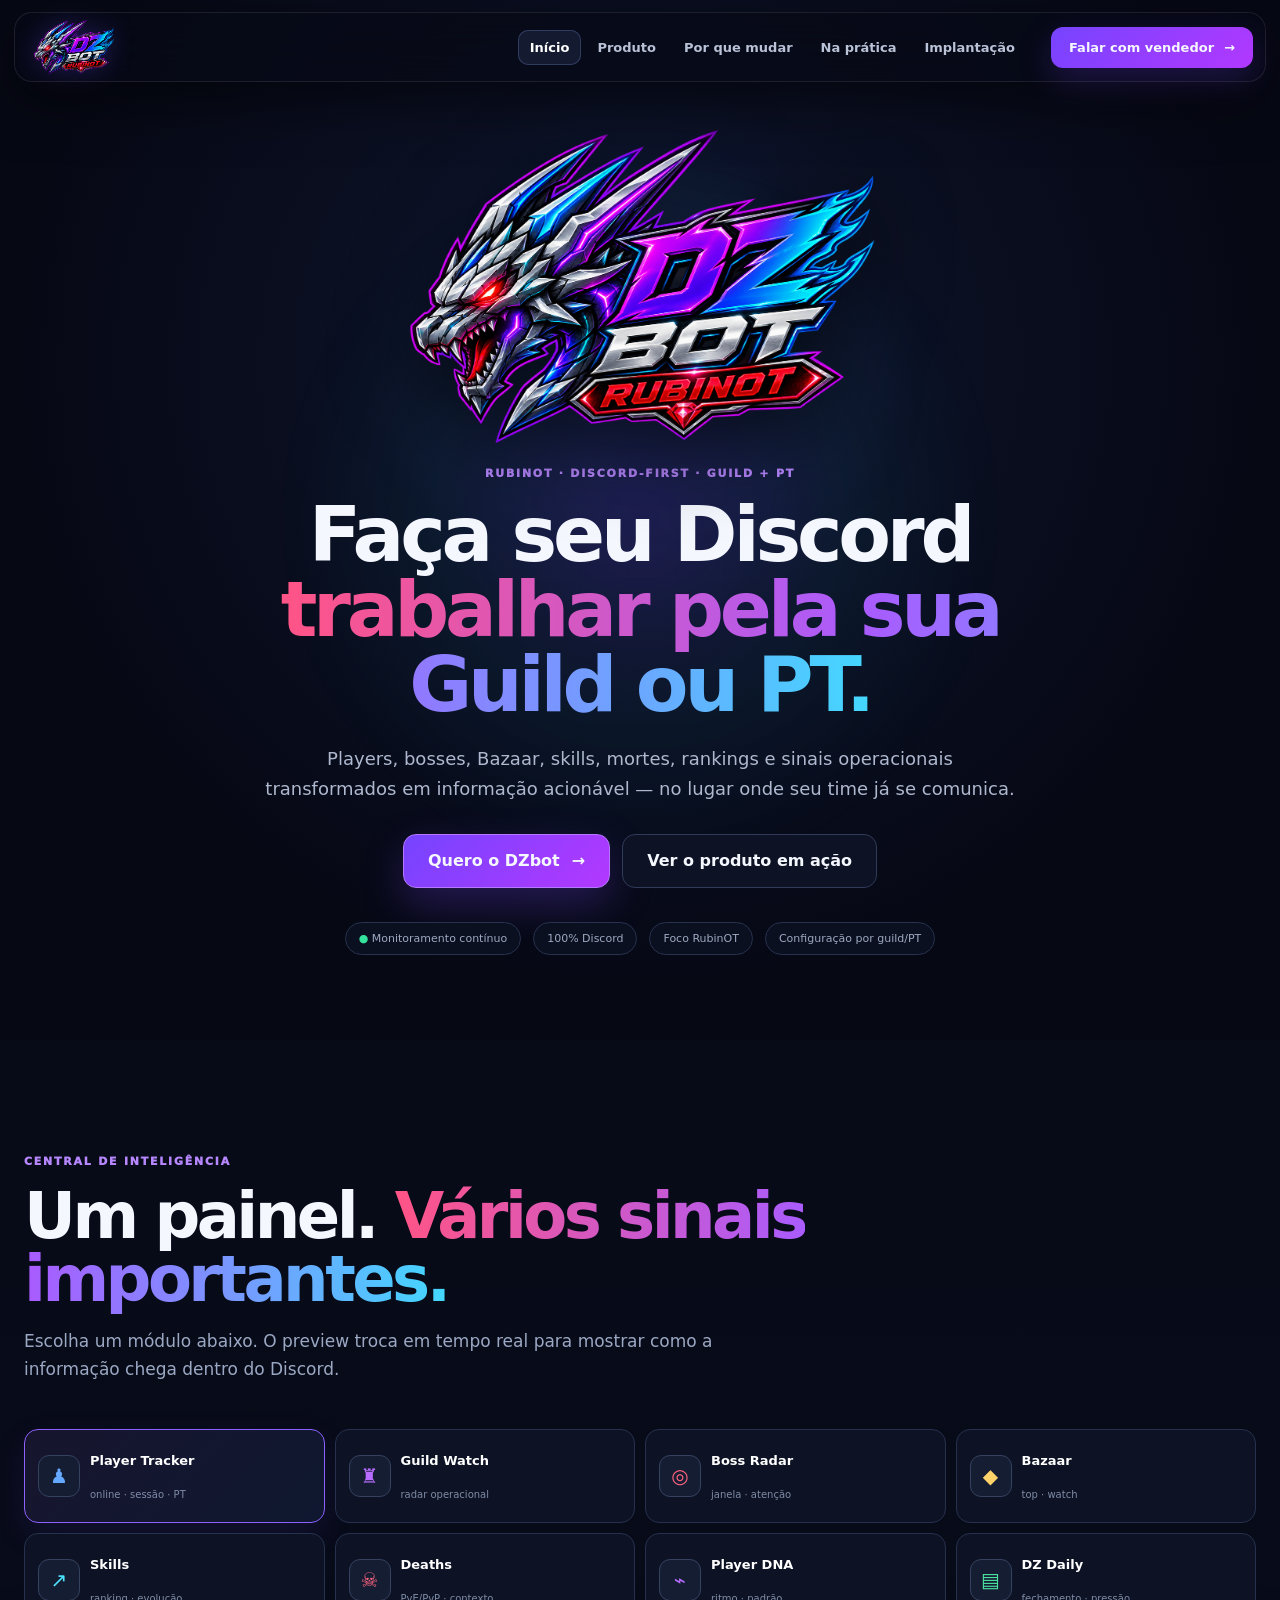
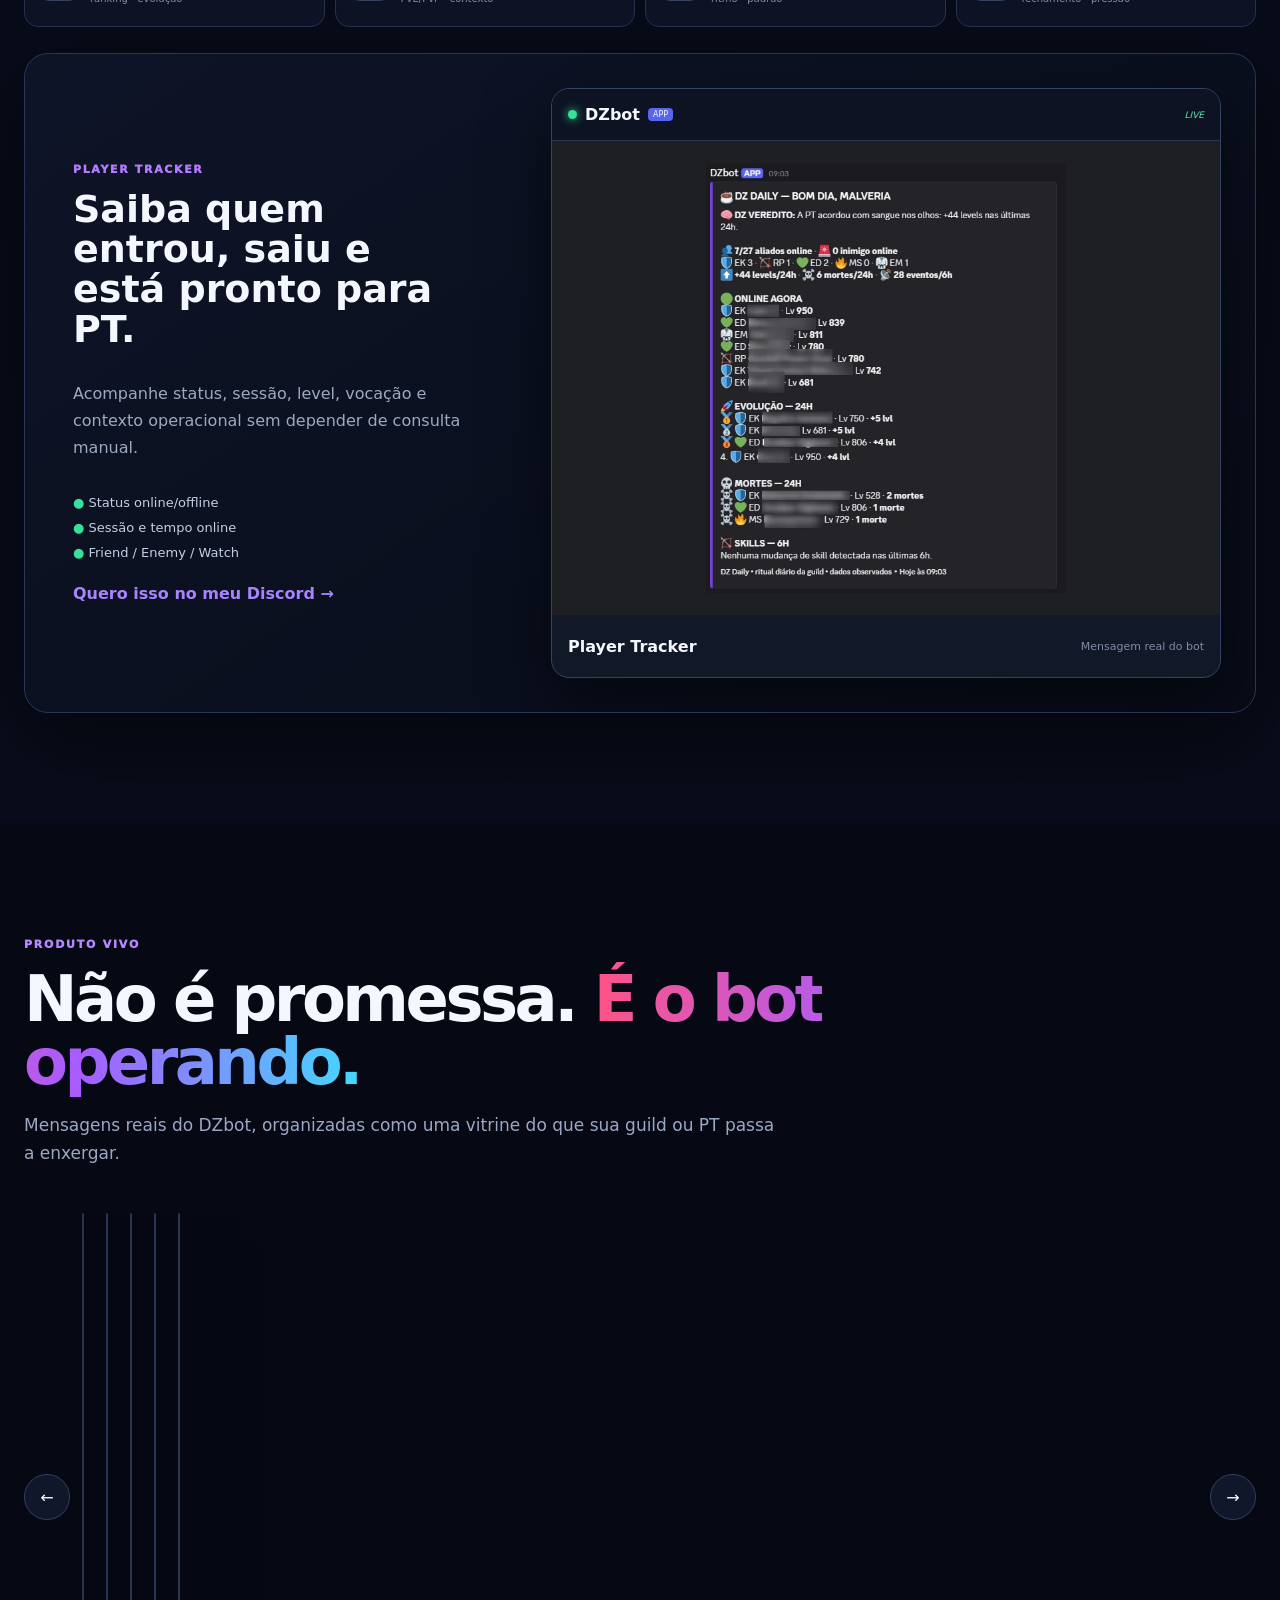
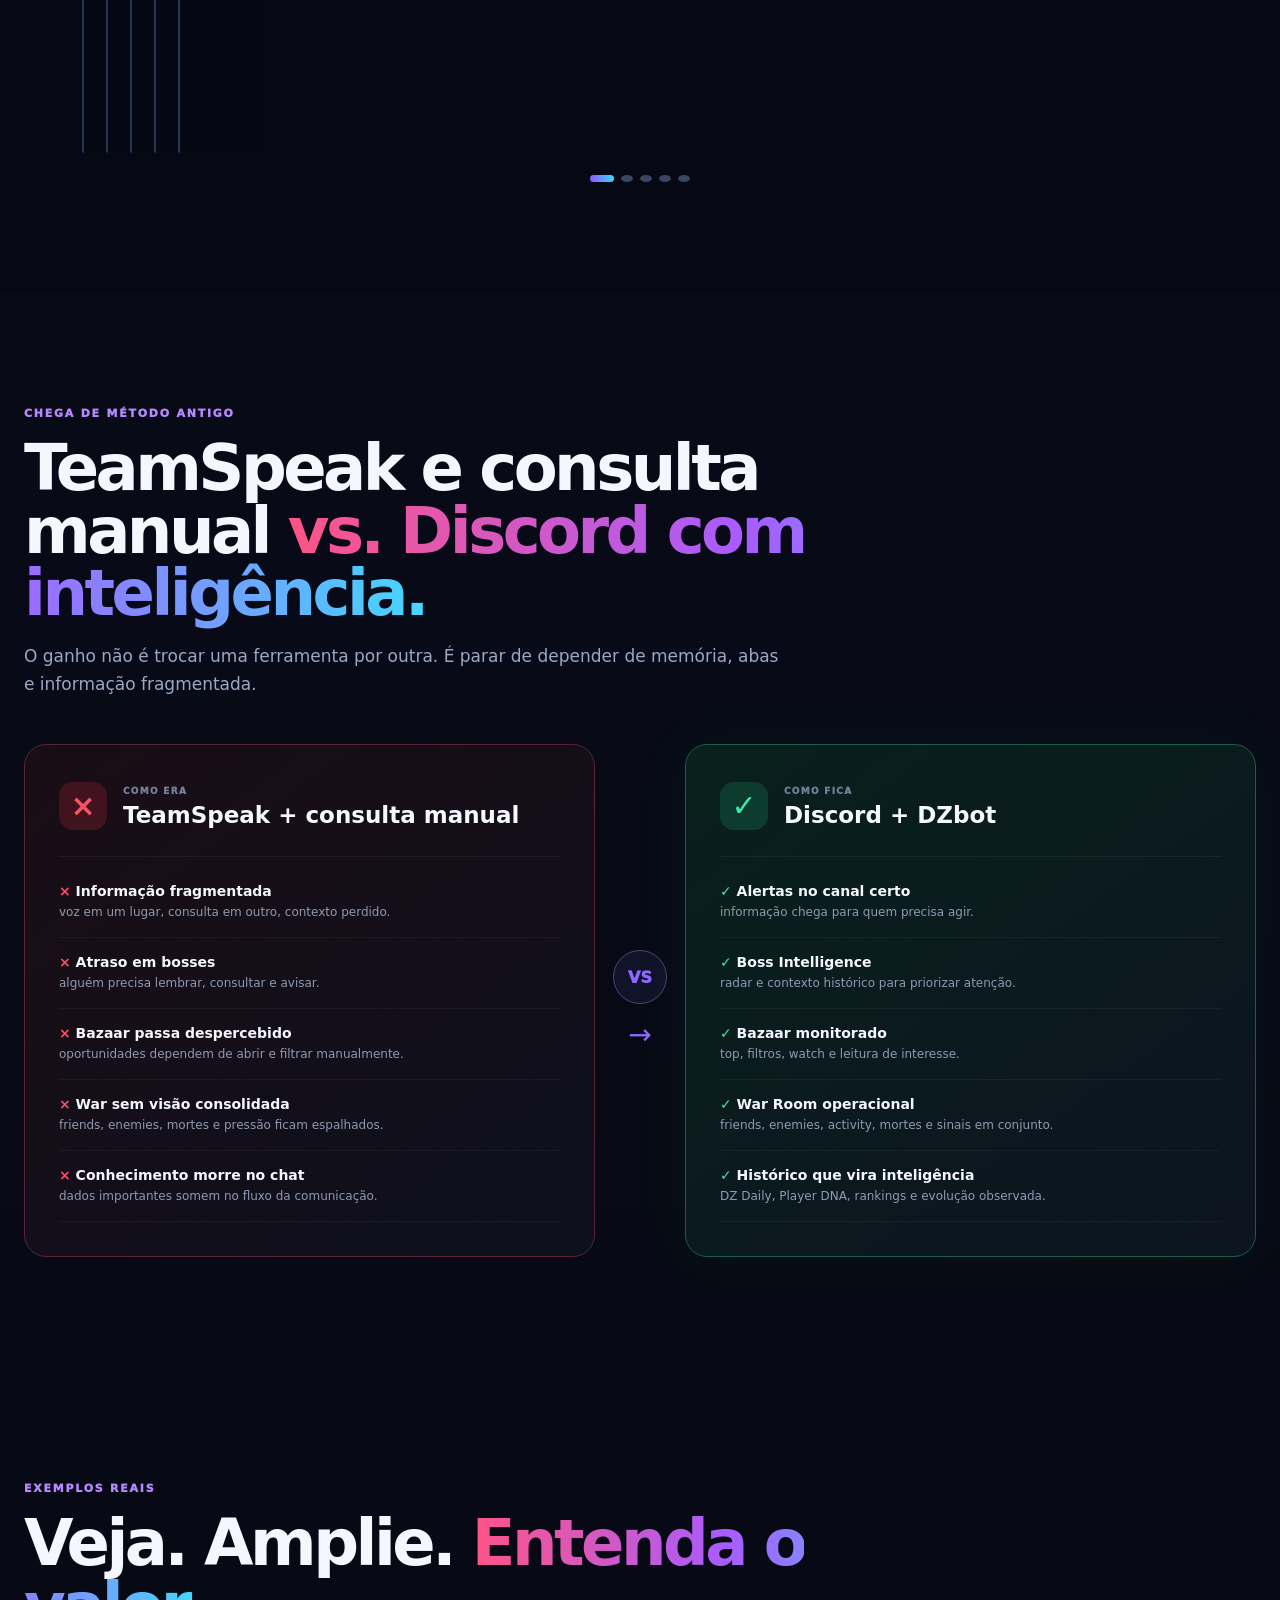
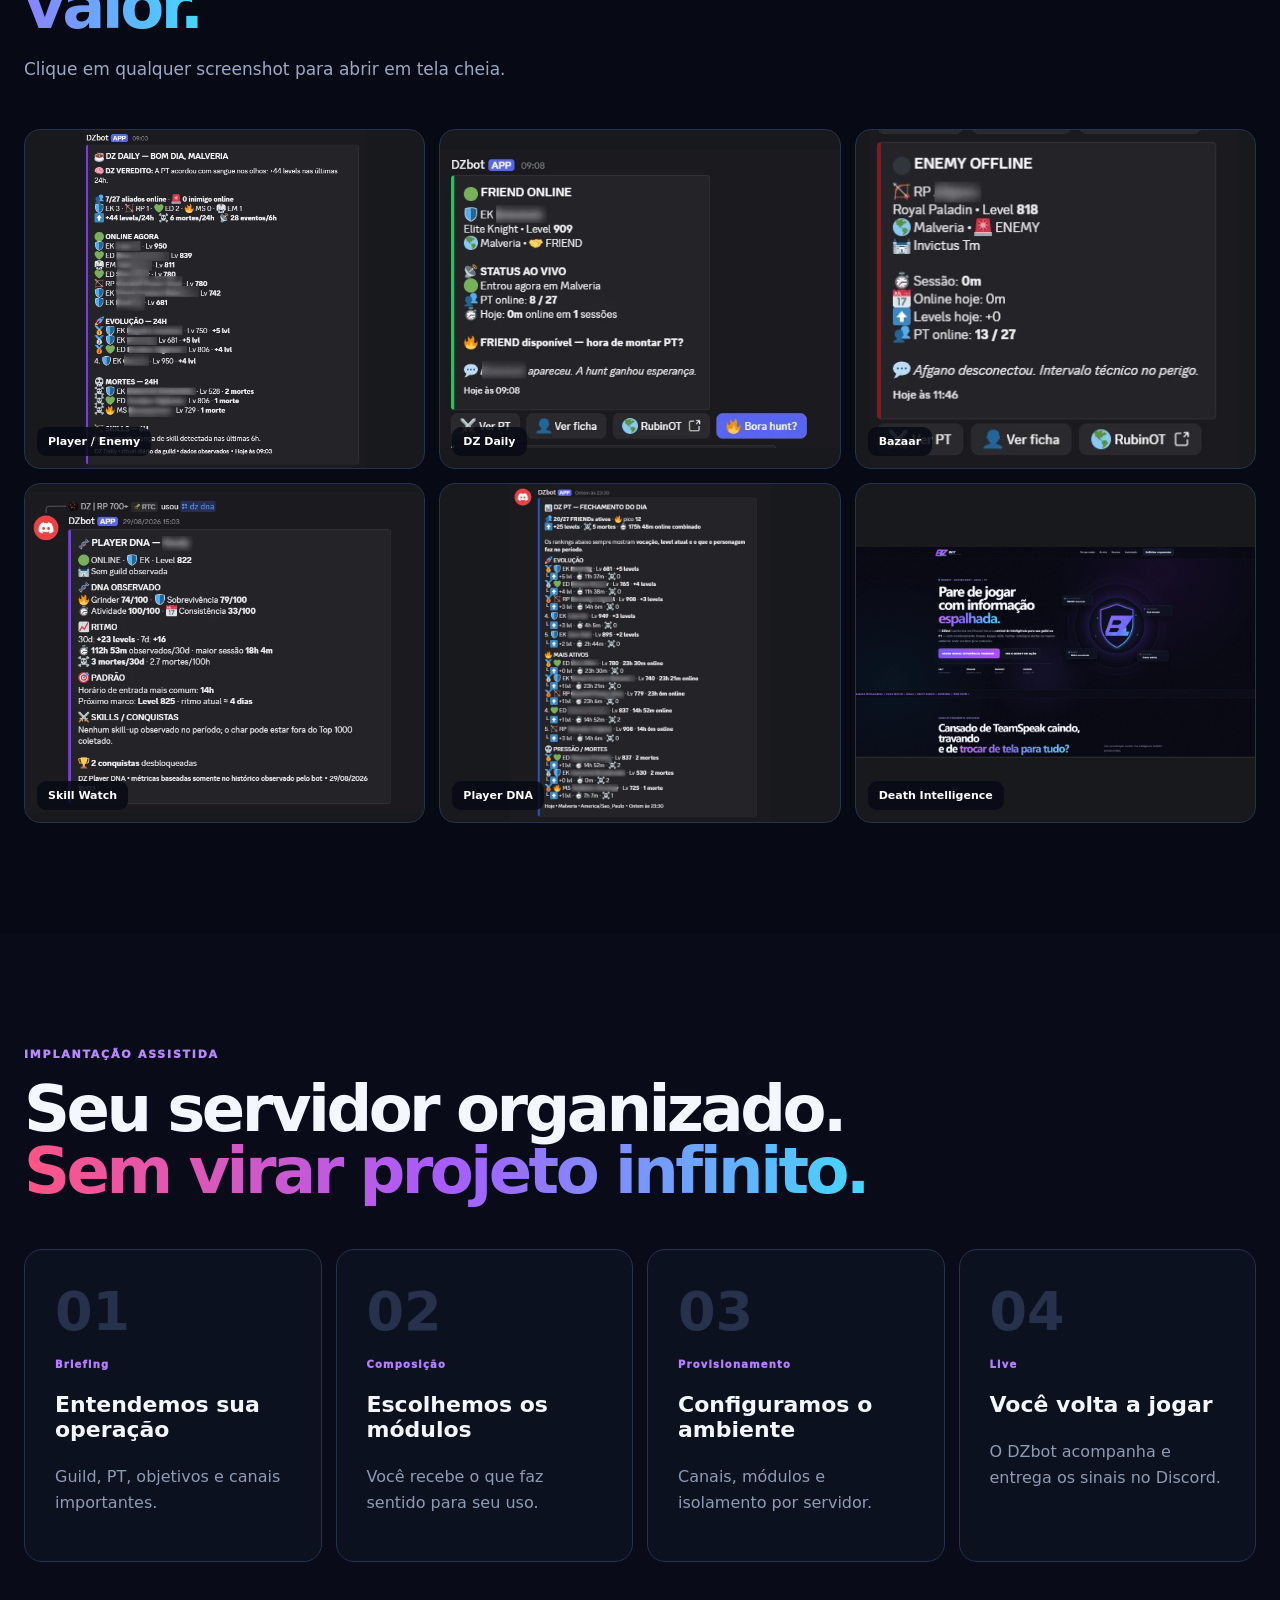
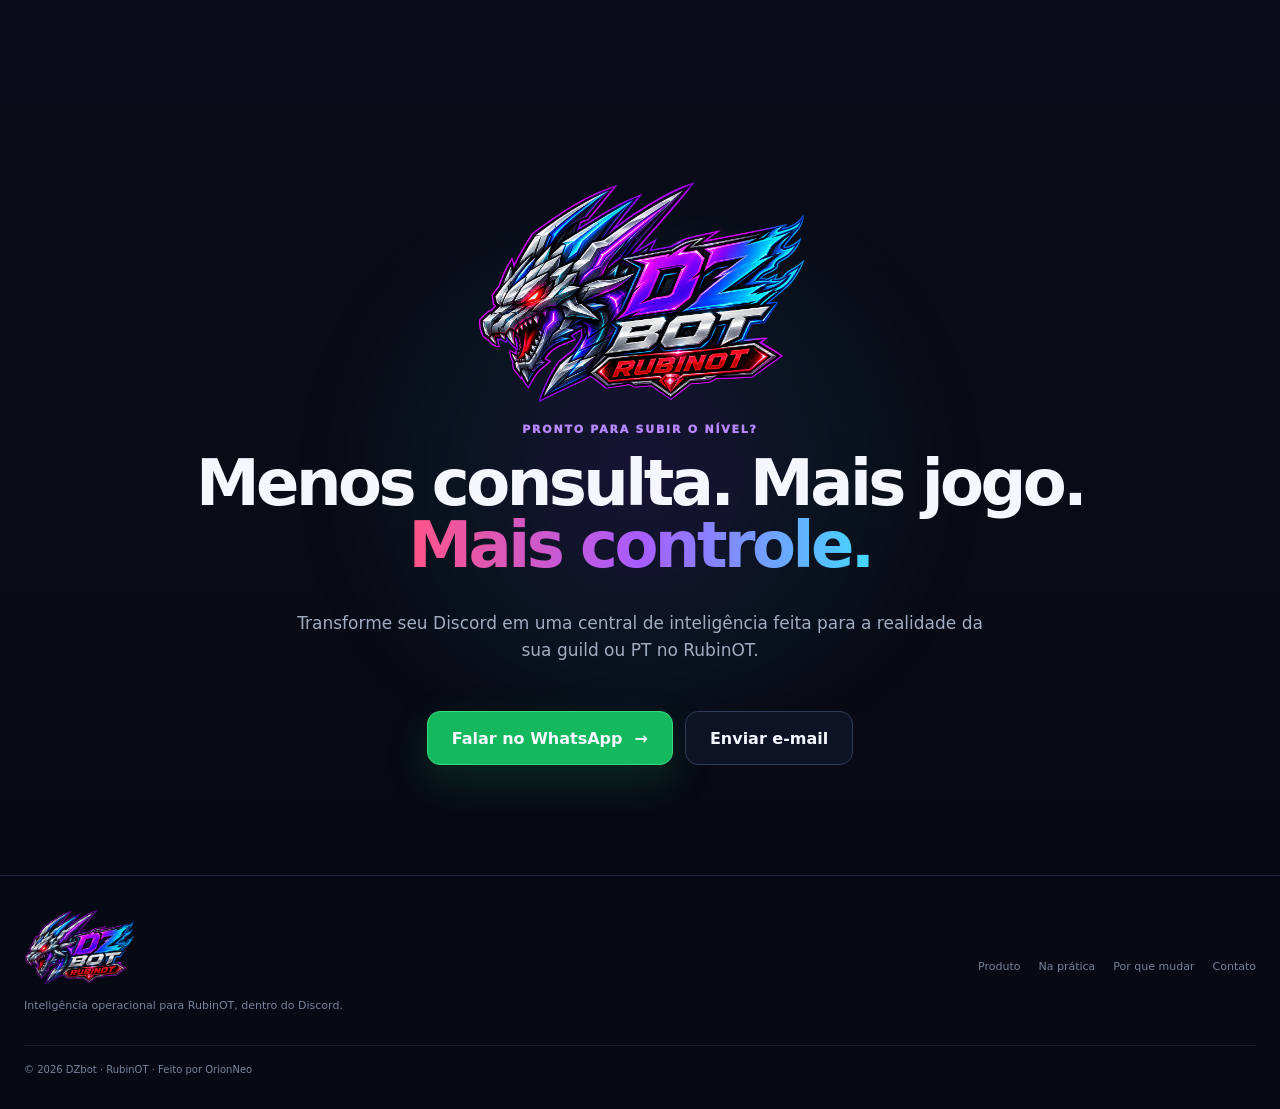
==== index.html @ 2e95e1a0 "DZbot V10 Revision" ====
<!doctype html>
<html lang="pt-BR">
<head>
<meta charset="utf-8">
<meta name="viewport" content="width=device-width,initial-scale=1">
<meta name="theme-color" content="#070914">
<meta name="description" content="DZbot — inteligência operacional para guilds e PTs no RubinOT, dentro do Discord.">
<title>DZbot — Enterprise Gaming Intelligence para RubinOT</title>
<link rel="icon" href="assets/favicon-v9.png">
<link rel="stylesheet" href="styles.css">
</head>
<body>
<div class="scroll-progress" id="scrollProgress"></div>

<header class="topbar" id="topbar">
  <a class="brand" href="#inicio" aria-label="DZbot início">
    <img src="assets/logo-dzbot-v9.png" alt="DZbot RubinOT">
  </a>
  <button class="menu-toggle" id="menuToggle" aria-label="Abrir menu">☰</button>
  <nav class="nav" id="nav">
    <a href="#inicio">Início</a>
    <a href="#produto">Produto</a>
    <a href="#comparativo">Por que mudar</a>
    <a href="#prova">Na prática</a>
    <a href="#implantacao">Implantação</a>
  </nav>
  <a class="header-cta js-whatsapp" href="#">Falar com vendedor <span>→</span></a>
</header>

<main>
<section class="hero" id="inicio">
  <div class="hero-ambient"></div>
  <div class="hero-inner">
    <div class="hero-logo-wrap reveal">
      <div class="hero-logo-halo"></div>
      <img class="hero-logo" src="assets/logo-dzbot-v9.png" alt="DZbot RubinOT">
    </div>
    <div class="eyebrow reveal">RUBINOT · DISCORD-FIRST · GUILD + PT</div>
    <h1 class="reveal">Faça seu Discord <span>trabalhar pela sua Guild ou PT.</span></h1>
    <p class="hero-copy reveal">Players, bosses, Bazaar, skills, mortes, rankings e sinais operacionais transformados em informação acionável — no lugar onde seu time já se comunica.</p>
    <div class="hero-actions reveal">
      <a class="btn primary js-whatsapp" href="#">Quero o DZbot <span>→</span></a>
      <a class="btn secondary" href="#produto">Ver o produto em ação</a>
    </div>
    <div class="trust-row reveal">
      <span><b>●</b> Monitoramento contínuo</span>
      <span>100% Discord</span>
      <span>Foco RubinOT</span>
      <span>Configuração por guild/PT</span>
    </div>
  </div>
</section>

<section class="product section" id="produto">
  <div class="section-intro reveal">
    <span class="kicker">CENTRAL DE INTELIGÊNCIA</span>
    <h2>Um painel. <em>Vários sinais importantes.</em></h2>
    <p>Escolha um módulo abaixo. O preview troca em tempo real para mostrar como a informação chega dentro do Discord.</p>
  </div>

  <div class="module-tabs reveal" role="tablist">
    <button class="module-tab active" data-module="player"><span class="ico blue">♟</span><b>Player Tracker</b><small>online · sessão · PT</small></button>
    <button class="module-tab" data-module="guild"><span class="ico purple">♜</span><b>Guild Watch</b><small>radar operacional</small></button>
    <button class="module-tab" data-module="boss"><span class="ico red">◎</span><b>Boss Radar</b><small>janela · atenção</small></button>
    <button class="module-tab" data-module="bazaar"><span class="ico gold">◆</span><b>Bazaar</b><small>top · watch</small></button>
    <button class="module-tab" data-module="skills"><span class="ico cyan">↗</span><b>Skills</b><small>ranking · evolução</small></button>
    <button class="module-tab" data-module="death"><span class="ico pink">☠</span><b>Deaths</b><small>PvE/PvP · contexto</small></button>
    <button class="module-tab" data-module="dna"><span class="ico violet">⌁</span><b>Player DNA</b><small>ritmo · padrão</small></button>
    <button class="module-tab" data-module="daily"><span class="ico green">▤</span><b>DZ Daily</b><small>fechamento · pressão</small></button>
  </div>

  <div class="product-stage reveal">
    <div class="stage-copy">
      <span class="stage-label" id="stageLabel">PLAYER TRACKER</span>
      <h3 id="stageTitle">Saiba quem entrou, saiu e está pronto para PT.</h3>
      <p id="stageText">Acompanhe status, sessão, level, vocação e contexto operacional sem depender de consulta manual.</p>
      <div class="stage-points" id="stagePoints">
        <span>● Status online/offline</span><span>● Sessão e tempo online</span><span>● Friend / Enemy / Watch</span>
      </div>
      <a class="text-link js-whatsapp" href="#">Quero isso no meu Discord →</a>
    </div>
    <div class="discord-preview" id="discordPreview">
      <div class="discord-top"><span class="discord-dot"></span><b>DZbot</b><small>APP</small><i>LIVE</i></div>
      <div class="preview-media"><img id="stageImage" src="assets/screens/bazaar.webp" alt="Mensagem real do DZbot"></div>
      <div class="preview-caption"><strong id="previewCaption">Player Tracker</strong><span>Mensagem real do bot</span></div>
    </div>
  </div>
</section>

<section class="live-product section" id="prova">
  <div class="section-intro reveal">
    <span class="kicker">PRODUTO VIVO</span>
    <h2>Não é promessa. <em>É o bot operando.</em></h2>
    <p>Mensagens reais do DZbot, organizadas como uma vitrine do que sua guild ou PT passa a enxergar.</p>
  </div>
  <div class="carousel-shell reveal">
    <button class="carousel-arrow prev" id="prevSlide" aria-label="Anterior">←</button>
    <div class="carousel-viewport">
      <div class="carousel-track" id="carouselTrack">
        <article class="live-card"><div class="live-art boss-art"></div><img src="assets/screens/closing.webp"><div><span>BOSS / WAR SIGNAL</span><h3>Informação que pede ação.</h3><p>Radar, pressão e contexto chegam ao canal certo.</p></div></article>
        <article class="live-card"><div class="live-art knight-art"></div><img src="assets/screens/daily.webp"><div><span>PLAYER INTELLIGENCE</span><h3>Sua PT sabe quem está disponível.</h3><p>Online, evolução, sessões e eventos observados.</p></div></article>
        <article class="live-card"><div class="live-art bazaar-art"></div><img src="assets/screens/death.webp"><div><span>BAZAAR INTELLIGENCE</span><h3>Oportunidade sem caçar tela.</h3><p>Top por vocação, interesse e acesso rápido ao leilão.</p></div></article>
        <article class="live-card"><div class="live-art death-art"></div><img src="assets/screens/dna.webp"><div><span>DEATH INTELLIGENCE</span><h3>Morte com contexto.</h3><p>PvE/PvP, responsável e histórico observado.</p></div></article>
        <article class="live-card"><div class="live-art mage-art"></div><img src="assets/screens/enemy-offline.webp"><div><span>SKILL WATCH</span><h3>Evolução visível.</h3><p>Top skills e mudanças relevantes em uma leitura rápida.</p></div></article>
      </div>
    </div>
    <button class="carousel-arrow next" id="nextSlide" aria-label="Próximo">→</button>
    <div class="carousel-dots" id="carouselDots"></div>
  </div>
</section>

<section class="comparison section" id="comparativo">
  <div class="section-intro reveal">
    <span class="kicker">CHEGA DE MÉTODO ANTIGO</span>
    <h2>TeamSpeak e consulta manual <em>vs. Discord com inteligência.</em></h2>
    <p>O ganho não é trocar uma ferramenta por outra. É parar de depender de memória, abas e informação fragmentada.</p>
  </div>
  <div class="versus-grid">
    <article class="versus old reveal">
      <div class="versus-head"><span class="versus-icon">×</span><div><small>COMO ERA</small><h3>TeamSpeak + consulta manual</h3></div></div>
      <ul>
        <li><b>Informação fragmentada</b><span>voz em um lugar, consulta em outro, contexto perdido.</span></li>
        <li><b>Atraso em bosses</b><span>alguém precisa lembrar, consultar e avisar.</span></li>
        <li><b>Bazaar passa despercebido</b><span>oportunidades dependem de abrir e filtrar manualmente.</span></li>
        <li><b>War sem visão consolidada</b><span>friends, enemies, mortes e pressão ficam espalhados.</span></li>
        <li><b>Conhecimento morre no chat</b><span>dados importantes somem no fluxo da comunicação.</span></li>
      </ul>
    </article>
    <div class="versus-center reveal"><span>VS</span><i>→</i></div>
    <article class="versus new reveal">
      <div class="versus-head"><span class="versus-icon">✓</span><div><small>COMO FICA</small><h3>Discord + DZbot</h3></div></div>
      <ul>
        <li><b>Alertas no canal certo</b><span>informação chega para quem precisa agir.</span></li>
        <li><b>Boss Intelligence</b><span>radar e contexto histórico para priorizar atenção.</span></li>
        <li><b>Bazaar monitorado</b><span>top, filtros, watch e leitura de interesse.</span></li>
        <li><b>War Room operacional</b><span>friends, enemies, activity, mortes e sinais em conjunto.</span></li>
        <li><b>Histórico que vira inteligência</b><span>DZ Daily, Player DNA, rankings e evolução observada.</span></li>
      </ul>
    </article>
  </div>
</section>

<section class="proof-grid-section section">
  <div class="section-intro reveal"><span class="kicker">EXEMPLOS REAIS</span><h2>Veja. Amplie. <em>Entenda o valor.</em></h2><p>Clique em qualquer screenshot para abrir em tela cheia.</p></div>
  <div class="proof-grid">
    <button class="proof-card reveal" data-lightbox="assets/screens/bazaar.webp"><img src="assets/screens/bazaar.webp"><span>Player / Enemy</span></button>
    <button class="proof-card reveal" data-lightbox="assets/screens/closing.webp"><img src="assets/screens/closing.webp"><span>DZ Daily</span></button>
    <button class="proof-card reveal" data-lightbox="assets/screens/daily.webp"><img src="assets/screens/daily.webp"><span>Bazaar</span></button>
    <button class="proof-card reveal" data-lightbox="assets/screens/death.webp"><img src="assets/screens/death.webp"><span>Skill Watch</span></button>
    <button class="proof-card reveal" data-lightbox="assets/screens/dna.webp"><img src="assets/screens/dna.webp"><span>Player DNA</span></button>
    <button class="proof-card reveal" data-lightbox="assets/screens/enemy-offline.webp"><img src="assets/screens/enemy-offline.webp"><span>Death Intelligence</span></button>
  </div>
</section>

<section class="deployment section" id="implantacao">
  <div class="section-intro reveal"><span class="kicker">IMPLANTAÇÃO ASSISTIDA</span><h2>Seu servidor organizado. <em>Sem virar projeto infinito.</em></h2></div>
  <div class="steps">
    <article class="step reveal"><b>01</b><span>Briefing</span><h3>Entendemos sua operação</h3><p>Guild, PT, objetivos e canais importantes.</p></article>
    <article class="step reveal"><b>02</b><span>Composição</span><h3>Escolhemos os módulos</h3><p>Você recebe o que faz sentido para seu uso.</p></article>
    <article class="step reveal"><b>03</b><span>Provisionamento</span><h3>Configuramos o ambiente</h3><p>Canais, módulos e isolamento por servidor.</p></article>
    <article class="step reveal"><b>04</b><span>Live</span><h3>Você volta a jogar</h3><p>O DZbot acompanha e entrega os sinais no Discord.</p></article>
  </div>
</section>

<section class="final-cta">
  <div class="final-glow"></div>
  <img src="assets/logo-dzbot-v9.png" alt="DZbot RubinOT" class="final-logo reveal">
  <span class="kicker reveal">PRONTO PARA SUBIR O NÍVEL?</span>
  <h2 class="reveal">Menos consulta. Mais jogo.<br><em>Mais controle.</em></h2>
  <p class="reveal">Transforme seu Discord em uma central de inteligência feita para a realidade da sua guild ou PT no RubinOT.</p>
  <div class="final-actions reveal">
    <a class="btn whatsapp js-whatsapp" href="#">Falar no WhatsApp <span>→</span></a>
    <a class="btn secondary js-email" href="#">Enviar e-mail</a>
  </div>
</section>
</main>

<footer>
  <div><img src="assets/logo-dzbot-v9.png" alt="DZbot"><p>Inteligência operacional para RubinOT, dentro do Discord.</p></div>
  <div class="footer-links"><a href="#produto">Produto</a><a href="#prova">Na prática</a><a href="#comparativo">Por que mudar</a><a class="js-whatsapp" href="#">Contato</a></div>
  <small>© 2026 DZbot · RubinOT · Feito por OrionNeo</small>
</footer>

<div class="lightbox" id="lightbox" aria-hidden="true"><button id="lightboxClose">×</button><img id="lightboxImage" alt="Screenshot DZbot ampliado"></div>

<script src="config.js"></script>
<script src="script.js"></script>
</body>
</html>
---- styles.css ----
:root{--bg:#060814;--panel:#0c1121;--panel2:#10172a;--line:#222d49;--text:#f5f7ff;--muted:#9ba8c4;--purple:#9256ff;--cyan:#38d9ff;--pink:#ff4f86;--red:#ff4d62;--green:#34e39b;--gold:#ffc95b;--max:1240px}
*{box-sizing:border-box}html{scroll-behavior:smooth}body{margin:0;background:var(--bg);color:var(--text);font-family:Inter,ui-sans-serif,system-ui,-apple-system,BlinkMacSystemFont,"Segoe UI",sans-serif;overflow-x:hidden}a{color:inherit;text-decoration:none}button{font:inherit}.scroll-progress{position:fixed;z-index:1000;left:0;top:0;height:2px;width:0;background:linear-gradient(90deg,var(--purple),var(--cyan));box-shadow:0 0 14px #6e7cff}
.topbar{position:fixed;z-index:900;top:12px;left:50%;transform:translateX(-50%);width:min(calc(100% - 28px),1320px);height:70px;display:flex;align-items:center;gap:24px;padding:8px 12px 8px 18px;border:1px solid rgba(255,255,255,.09);border-radius:18px;background:rgba(7,10,22,.78);backdrop-filter:blur(18px);box-shadow:0 18px 55px #0008;transition:.3s}.topbar.scrolled{top:7px;background:rgba(7,10,22,.94);border-color:#374162}.brand{width:122px;height:56px;display:flex;align-items:center}.brand img{max-width:118px;max-height:54px;object-fit:contain;filter:drop-shadow(0 0 12px #6847ff44)}.nav{display:flex;align-items:center;gap:4px;margin-left:auto}.nav a{padding:10px 12px;border-radius:10px;color:#b9c2d7;font-size:13px;font-weight:750;transition:.2s}.nav a:hover,.nav a.active{color:#fff;background:#141b31;box-shadow:inset 0 0 0 1px #303b60}.header-cta{display:flex;align-items:center;gap:10px;padding:13px 18px;border-radius:12px;background:linear-gradient(135deg,#7644ff,#b238ff);font-size:13px;font-weight:900;box-shadow:0 12px 34px #7d45ff38;transition:.2s}.header-cta:hover{transform:translateY(-2px);box-shadow:0 16px 40px #7d45ff58}.menu-toggle{display:none;background:none;border:0;color:#fff;font-size:24px}
.hero{position:relative;min-height:100svh;display:grid;place-items:center;padding:130px 24px 85px;overflow:hidden;background:radial-gradient(circle at 50% 35%,#17224a 0,#0b1023 30%,#060814 68%)}.hero:before{content:"";position:absolute;inset:0;opacity:.13;background-image:linear-gradient(#55608322 1px,transparent 1px),linear-gradient(90deg,#55608322 1px,transparent 1px);background-size:48px 48px;mask-image:radial-gradient(circle,#000,transparent 72%)}.hero-ambient{position:absolute;width:760px;height:760px;border-radius:50%;background:radial-gradient(circle,#7144ff24,#1bd5ff0b 38%,transparent 67%);filter:blur(18px)}.hero-inner{position:relative;z-index:2;width:min(900px,100%);text-align:center}.hero-logo-wrap{position:relative;display:grid;place-items:center;margin:0 auto 18px;width:min(520px,80vw)}.hero-logo-halo{position:absolute;width:75%;height:70%;border-radius:50%;background:radial-gradient(circle,#814bff45,#2fd8ff17 42%,transparent 70%);filter:blur(28px)}.hero-logo{position:relative;width:min(470px,78vw);filter:drop-shadow(0 22px 40px #000a)}.eyebrow,.kicker{display:inline-block;color:#b787ff;font-size:11px;font-weight:950;letter-spacing:.16em}.hero h1,.section-intro h2,.final-cta h2{margin:16px 0;font-size:clamp(42px,6vw,78px);line-height:.98;letter-spacing:-.055em}.hero h1 span,.section-intro em,.final-cta em{font-style:normal;background:linear-gradient(90deg,#ff5486,#a85cff,#43d8ff);background-clip:text;color:transparent}.hero-copy{max-width:760px;margin:22px auto;color:#aeb8ce;font-size:18px;line-height:1.65}.hero-actions,.final-actions{display:flex;justify-content:center;gap:12px;margin-top:30px}.btn{display:inline-flex;align-items:center;justify-content:center;gap:12px;min-height:54px;padding:0 24px;border:1px solid #303a59;border-radius:13px;font-weight:900;transition:.22s}.btn:hover{transform:translateY(-2px)}.btn.primary{background:linear-gradient(135deg,#7544ff,#b338ff);border-color:#b578ff;box-shadow:0 16px 42px #7d45ff42}.btn.secondary{background:#0d1324}.trust-row{display:flex;justify-content:center;flex-wrap:wrap;gap:12px;margin-top:34px}.trust-row span{padding:9px 13px;border:1px solid #28324e;border-radius:999px;background:#0a1020;color:#9da9c1;font-size:11px}.trust-row b{color:var(--green)}
.section{padding:110px 24px}.section-intro{width:min(var(--max),100%);margin:0 auto 46px}.section-intro h2{font-size:clamp(38px,5vw,64px);max-width:900px}.section-intro p{max-width:760px;color:var(--muted);font-size:17px;line-height:1.65}.product{background:linear-gradient(180deg,#070a17,#090d1b)}.module-tabs{width:min(var(--max),100%);margin:0 auto 26px;display:grid;grid-template-columns:repeat(4,1fr);gap:10px}.module-tab{min-height:94px;display:grid;grid-template-columns:42px 1fr;grid-template-rows:auto auto;gap:2px 10px;align-items:center;text-align:left;padding:13px;border:1px solid #26314e;border-radius:14px;background:#0d1324;color:#fff;cursor:pointer;transition:.22s}.module-tab:hover{transform:translateY(-3px);border-color:#4a5b8c;background:#111a30}.module-tab.active{border-color:#8e60ff;background:linear-gradient(135deg,#17152e,#0f1830);box-shadow:0 12px 32px #704aff1c}.module-tab .ico{grid-row:1/3;width:42px;height:42px;border-radius:11px;display:grid;place-items:center;background:#151d33;border:1px solid #34415f;font-size:20px}.module-tab b{font-size:13px}.module-tab small{color:#7f8ca7;font-size:10px}.ico.blue{color:#65a9ff}.ico.purple,.ico.violet{color:#b86cff}.ico.red,.ico.pink{color:#ff647e}.ico.gold{color:#ffd36a}.ico.cyan{color:#4ce5ff}.ico.green{color:#4ce3a2}
.product-stage{width:min(var(--max),100%);margin:auto;display:grid;grid-template-columns:.8fr 1.2fr;min-height:590px;border:1px solid #2a3658;border-radius:24px;background:linear-gradient(145deg,#0e1427,#080c18);overflow:hidden;box-shadow:0 32px 90px #0008}.stage-copy{padding:58px 48px;display:flex;flex-direction:column;justify-content:center}.stage-label{color:#b47cff;font-size:11px;font-weight:950;letter-spacing:.15em}.stage-copy h3{font-size:38px;line-height:1.05;margin:14px 0}.stage-copy p{color:#9da9c1;line-height:1.7}.stage-points{display:flex;flex-direction:column;gap:10px;margin:18px 0 24px;color:#c5cee0;font-size:13px}.stage-points span::first-letter{color:var(--green)}.text-link{color:#a982ff;font-weight:850}.discord-preview{margin:34px;background:#111827;border:1px solid #344264;border-radius:18px;overflow:hidden;display:flex;flex-direction:column;box-shadow:0 24px 65px #0008;transition:opacity .18s,transform .18s}.discord-preview.switching{opacity:.35;transform:scale(.985)}.discord-top{height:52px;display:flex;align-items:center;gap:8px;padding:0 16px;border-bottom:1px solid #2a3552;background:#0d1323}.discord-dot{width:9px;height:9px;border-radius:50%;background:var(--green);box-shadow:0 0 10px var(--green)}.discord-top small{background:#5865f2;padding:2px 5px;border-radius:4px;font-size:8px}.discord-top i{margin-left:auto;color:#5ee6a8;font-size:9px}.preview-media{flex:1;min-height:420px;display:grid;place-items:center;padding:22px;background:#1e1f22}.preview-media img{max-width:100%;max-height:430px;object-fit:contain;transition:.2s}.preview-caption{height:62px;padding:12px 16px;display:flex;justify-content:space-between;align-items:center}.preview-caption span{color:#7f8ca7;font-size:11px}
.live-product{background:#060814}.carousel-shell{position:relative;width:min(1380px,100%);margin:auto;padding:0 58px}.carousel-viewport{overflow:hidden}.carousel-track{display:flex;transition:transform .65s cubic-bezier(.2,.75,.25,1);will-change:transform}.live-card{position:relative;flex:0 0:min(82vw,860px);margin-right:22px;min-height:540px;border:1px solid #2a3655;border-radius:22px;background:#0b1020;overflow:hidden;box-shadow:0 28px 80px #0009}.live-card>img{position:absolute;right:4%;top:8%;width:48%;height:70%;object-fit:contain;z-index:2;filter:drop-shadow(0 20px 35px #000c)}.live-card>div:last-child{position:absolute;z-index:3;left:40px;bottom:40px;width:46%}.live-card span{font-size:10px;font-weight:950;letter-spacing:.14em;color:#a77bff}.live-card h3{font-size:36px;line-height:1.05;margin:10px 0}.live-card p{color:#98a4bd;line-height:1.6}.live-art{position:absolute;inset:0;background-position:center;background-size:cover;opacity:.32;filter:saturate(1.2)}.boss-art{background-image:linear-gradient(90deg,#090c18 18%,transparent),url("assets/art/boss.webp")}.knight-art{background-image:linear-gradient(90deg,#090c18 18%,transparent),url("assets/art/knight.webp")}.bazaar-art{background-image:linear-gradient(90deg,#090c18 18%,transparent),url("assets/art/bazaar.webp")}.death-art{background-image:linear-gradient(90deg,#090c18 18%,transparent),url("assets/art/death.webp")}.mage-art{background-image:linear-gradient(90deg,#090c18 18%,transparent),url("assets/art/mage.webp")}.carousel-arrow{position:absolute;z-index:5;top:50%;transform:translateY(-50%);width:46px;height:46px;border:1px solid #34415f;border-radius:50%;background:#10172a;color:#fff;cursor:pointer}.carousel-arrow:hover{border-color:#9a6cff;background:#181b35}.prev{left:0}.next{right:0}.carousel-dots{display:flex;justify-content:center;gap:7px;margin-top:22px}.carousel-dots button{width:7px;height:7px;border:0;border-radius:50%;background:#3a4562;cursor:pointer}.carousel-dots button.active{width:24px;border-radius:99px;background:linear-gradient(90deg,var(--purple),var(--cyan))}
.comparison{background:linear-gradient(180deg,#080b17,#070a14)}.versus-grid{width:min(var(--max),100%);margin:auto;display:grid;grid-template-columns:1fr 90px 1fr;align-items:stretch}.versus{padding:34px;border-radius:22px;border:1px solid}.versus.old{background:linear-gradient(145deg,#1a0d15,#0d101d);border-color:#592434}.versus.new{background:linear-gradient(145deg,#09201c,#0c1420);border-color:#1e5b49;box-shadow:0 0 60px #1cd68a0d}.versus-head{display:flex;align-items:center;gap:16px;padding-bottom:24px;border-bottom:1px solid #ffffff0d}.versus-icon{width:48px;height:48px;display:grid;place-items:center;border-radius:14px;font-size:30px;font-weight:900}.old .versus-icon{background:#40131f;color:#ff5069}.new .versus-icon{background:#0d3b2d;color:#43e6a3}.versus small{color:#74809a;font-size:9px;font-weight:950;letter-spacing:.14em}.versus h3{margin:4px 0;font-size:23px}.versus ul{list-style:none;padding:10px 0 0;margin:0}.versus li{display:flex;flex-direction:column;gap:4px;padding:16px 0;border-bottom:1px solid #ffffff0b}.versus li b{font-size:14px}.versus li span{font-size:12px;color:#8e9ab2;line-height:1.5}.old li b:before{content:"× ";color:#ff4e67}.new li b:before{content:"✓ ";color:#43e6a3}.versus-center{display:grid;place-items:center;align-content:center;gap:14px;color:#8f68ff}.versus-center span{width:54px;height:54px;display:grid;place-items:center;border:1px solid #514277;border-radius:50%;background:#111329;font-weight:950}.versus-center i{font-style:normal;font-size:28px}
.proof-grid-section{background:#070a15}.proof-grid{width:min(var(--max),100%);margin:auto;display:grid;grid-template-columns:repeat(3,1fr);gap:14px}.proof-card{position:relative;height:340px;padding:0;border:1px solid #27324e;border-radius:16px;overflow:hidden;background:#18191d;cursor:pointer}.proof-card img{width:100%;height:100%;object-fit:contain;transition:.3s}.proof-card:hover img{transform:scale(1.025)}.proof-card span{position:absolute;left:12px;bottom:12px;padding:8px 11px;border-radius:9px;background:#080b15dd;color:#fff;font-size:11px;font-weight:850}
.deployment{background:#090c18}.steps{width:min(var(--max),100%);margin:auto;display:grid;grid-template-columns:repeat(4,1fr);gap:14px}.step{min-height:290px;padding:30px;border:1px solid #27324e;border-radius:18px;background:#0c1120}.step>b{display:block;font-size:54px;color:#28314c}.step>span{display:block;margin:16px 0;color:#b77cff;font-size:10px;font-weight:950;letter-spacing:.12em}.step h3{font-size:22px}.step p{color:#8f9bb3;line-height:1.6}
.final-cta{position:relative;min-height:720px;padding:110px 24px;display:flex;flex-direction:column;align-items:center;justify-content:center;text-align:center;overflow:hidden;background:linear-gradient(180deg,#090c18,#090b16 55%,#070914)}.final-glow{position:absolute;width:800px;height:500px;border-radius:50%;background:radial-gradient(circle,#7b45ff24,#2cd9ff0b 40%,transparent 70%);filter:blur(30px)}.final-logo{position:relative;width:min(330px,70vw);margin-bottom:20px}.final-cta>*:not(.final-glow){position:relative;z-index:2}.final-cta h2{font-size:clamp(42px,5vw,66px)}.final-cta p{max-width:690px;color:#a1acc1;font-size:17px;line-height:1.6}.btn.whatsapp{background:#13b95c;border-color:#36dc7e;box-shadow:0 16px 42px #13b95c30}
footer{padding:34px max(24px,calc((100% - var(--max))/2));display:grid;grid-template-columns:1fr auto;gap:22px;align-items:center;border-top:1px solid #1d263d;background:#070914;color:#77839b}footer img{width:110px}footer p{font-size:11px}.footer-links{display:flex;gap:18px;font-size:11px}.footer-links a:hover{color:#fff}footer small{grid-column:1/-1;padding-top:18px;border-top:1px solid #151d30;font-size:10px}
.lightbox{position:fixed;z-index:1200;inset:0;display:none;place-items:center;padding:30px;background:#02040bdd;backdrop-filter:blur(14px)}.lightbox.open{display:grid}.lightbox img{max-width:min(1200px,94vw);max-height:88vh;border-radius:14px;box-shadow:0 30px 100px #000}.lightbox button{position:absolute;right:24px;top:20px;width:44px;height:44px;border:1px solid #46506a;border-radius:50%;background:#11182a;color:#fff;font-size:24px;cursor:pointer}
.reveal{opacity:0;transform:translateY(18px);transition:opacity .6s ease,transform .6s ease}.reveal.visible{opacity:1;transform:none}
@media(max-width:980px){.nav{display:none}.nav.open{position:absolute;display:flex;flex-direction:column;align-items:stretch;top:76px;left:0;right:0;padding:12px;border:1px solid #28324c;border-radius:14px;background:#090d1bee}.menu-toggle{display:block;margin-left:auto}.header-cta{font-size:0;padding:12px}.header-cta span{font-size:18px}.module-tabs{grid-template-columns:repeat(2,1fr)}.product-stage{grid-template-columns:1fr}.stage-copy{padding:38px}.discord-preview{min-height:500px}.versus-grid{grid-template-columns:1fr}.versus-center{padding:20px}.versus-center i{transform:rotate(90deg)}.proof-grid{grid-template-columns:repeat(2,1fr)}.steps{grid-template-columns:repeat(2,1fr)}}
@media(max-width:620px){.topbar{top:7px;width:calc(100% - 14px);height:60px;padding:5px 8px 5px 12px}.brand{width:86px}.brand img{max-width:84px;max-height:48px}.hero{padding-top:110px;min-height:92svh}.hero-logo{width:min(360px,88vw)}.hero h1{font-size:42px}.hero-copy{font-size:15px}.hero-actions,.final-actions{flex-direction:column}.btn{width:100%}.section{padding:78px 16px}.section-intro h2{font-size:38px}.module-tabs{display:flex;overflow-x:auto;scroll-snap-type:x mandatory;padding-bottom:8px}.module-tab{flex:0 0 190px;scroll-snap-align:start}.product-stage{border-radius:18px}.stage-copy{padding:28px 22px}.stage-copy h3{font-size:30px}.discord-preview{margin:0 12px 12px;min-height:430px}.preview-media{min-height:330px;padding:10px}.carousel-shell{padding:0}.carousel-arrow{top:auto;bottom:-62px}.prev{left:calc(50% - 55px)}.next{right:calc(50% - 55px)}.live-card{flex-basis:88vw;min-height:560px;margin-right:12px}.live-card>img{right:5%;top:8%;width:90%;height:58%}.live-card>div:last-child{left:22px;right:22px;bottom:24px;width:auto}.live-card h3{font-size:28px}.carousel-dots{margin-top:76px}.versus{padding:24px}.proof-grid{grid-template-columns:1fr}.proof-card{height:380px}.steps{grid-template-columns:1fr}.final-cta{min-height:650px;padding:90px 18px}footer{grid-template-columns:1fr;text-align:center}.footer-links{justify-content:center;flex-wrap:wrap}}
@media(prefers-reduced-motion:reduce){html{scroll-behavior:auto}.reveal{opacity:1;transform:none;transition:none}.carousel-track{transition:none}}
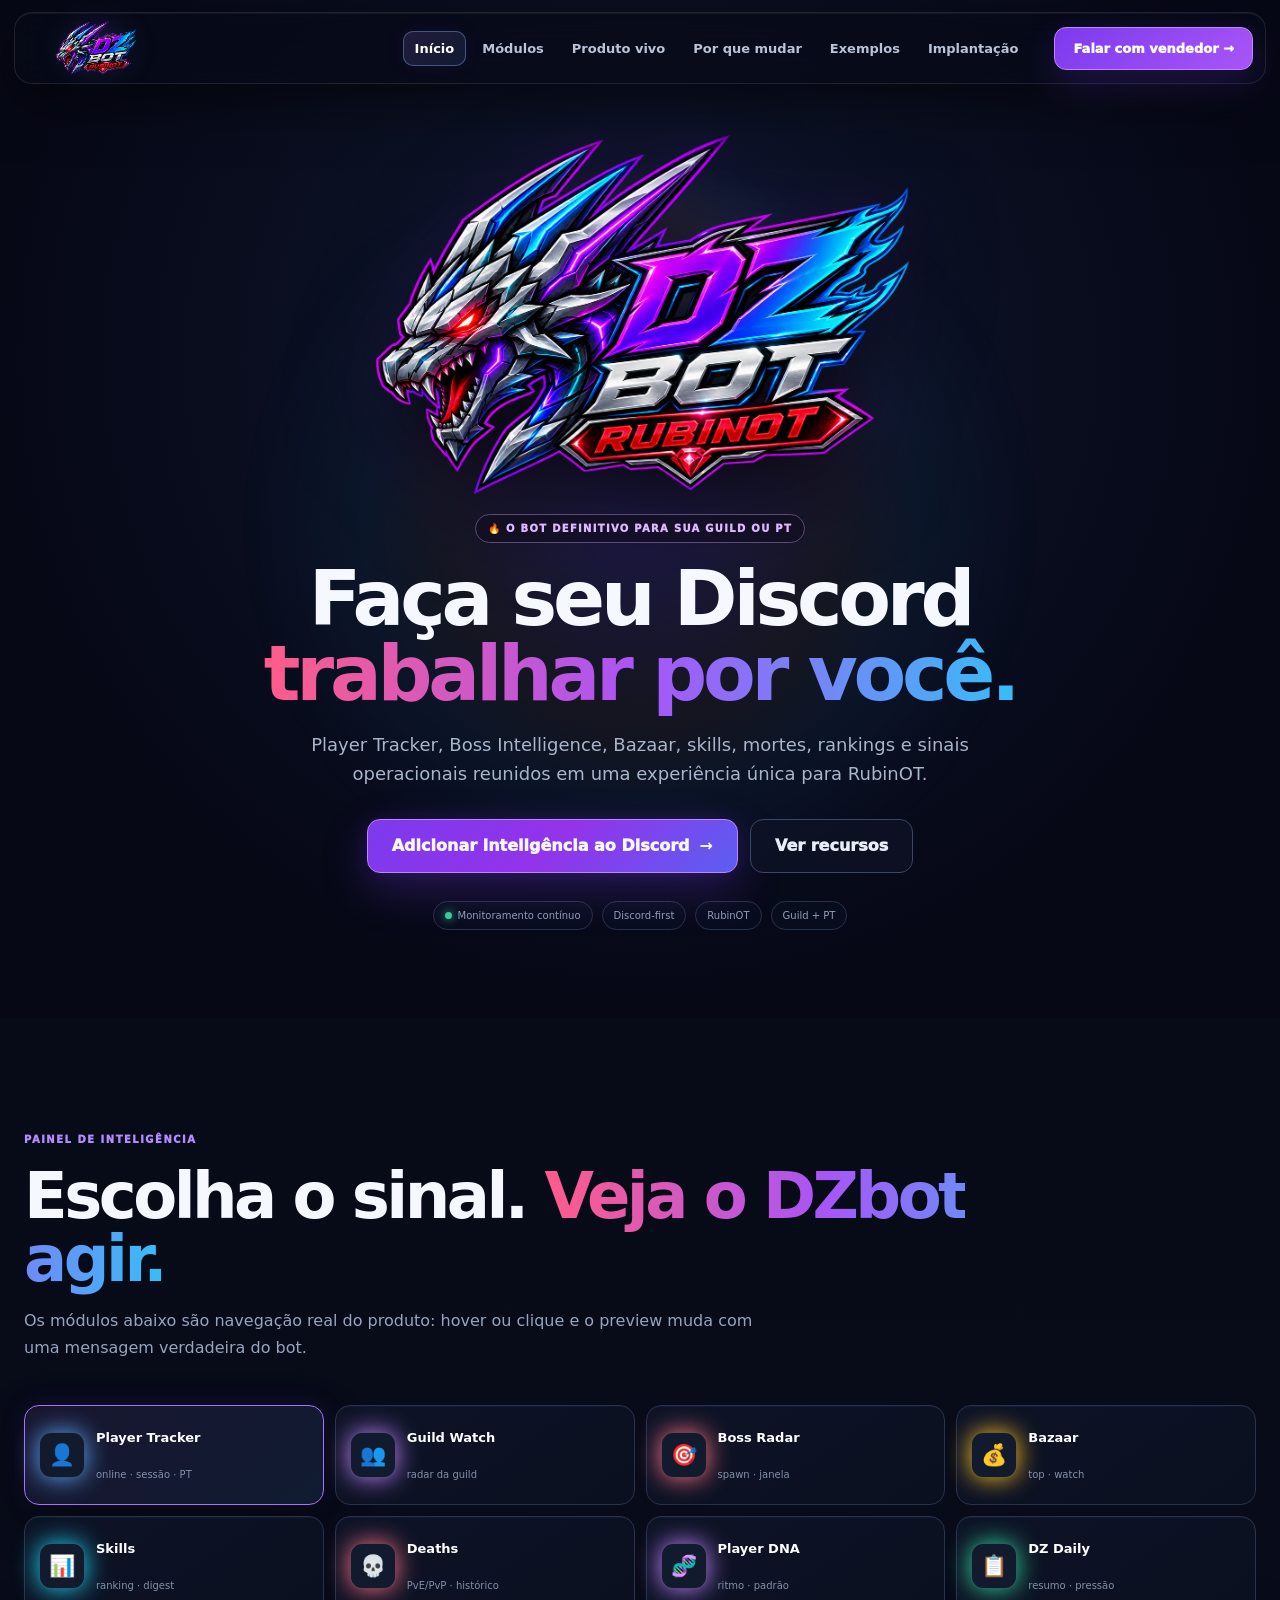
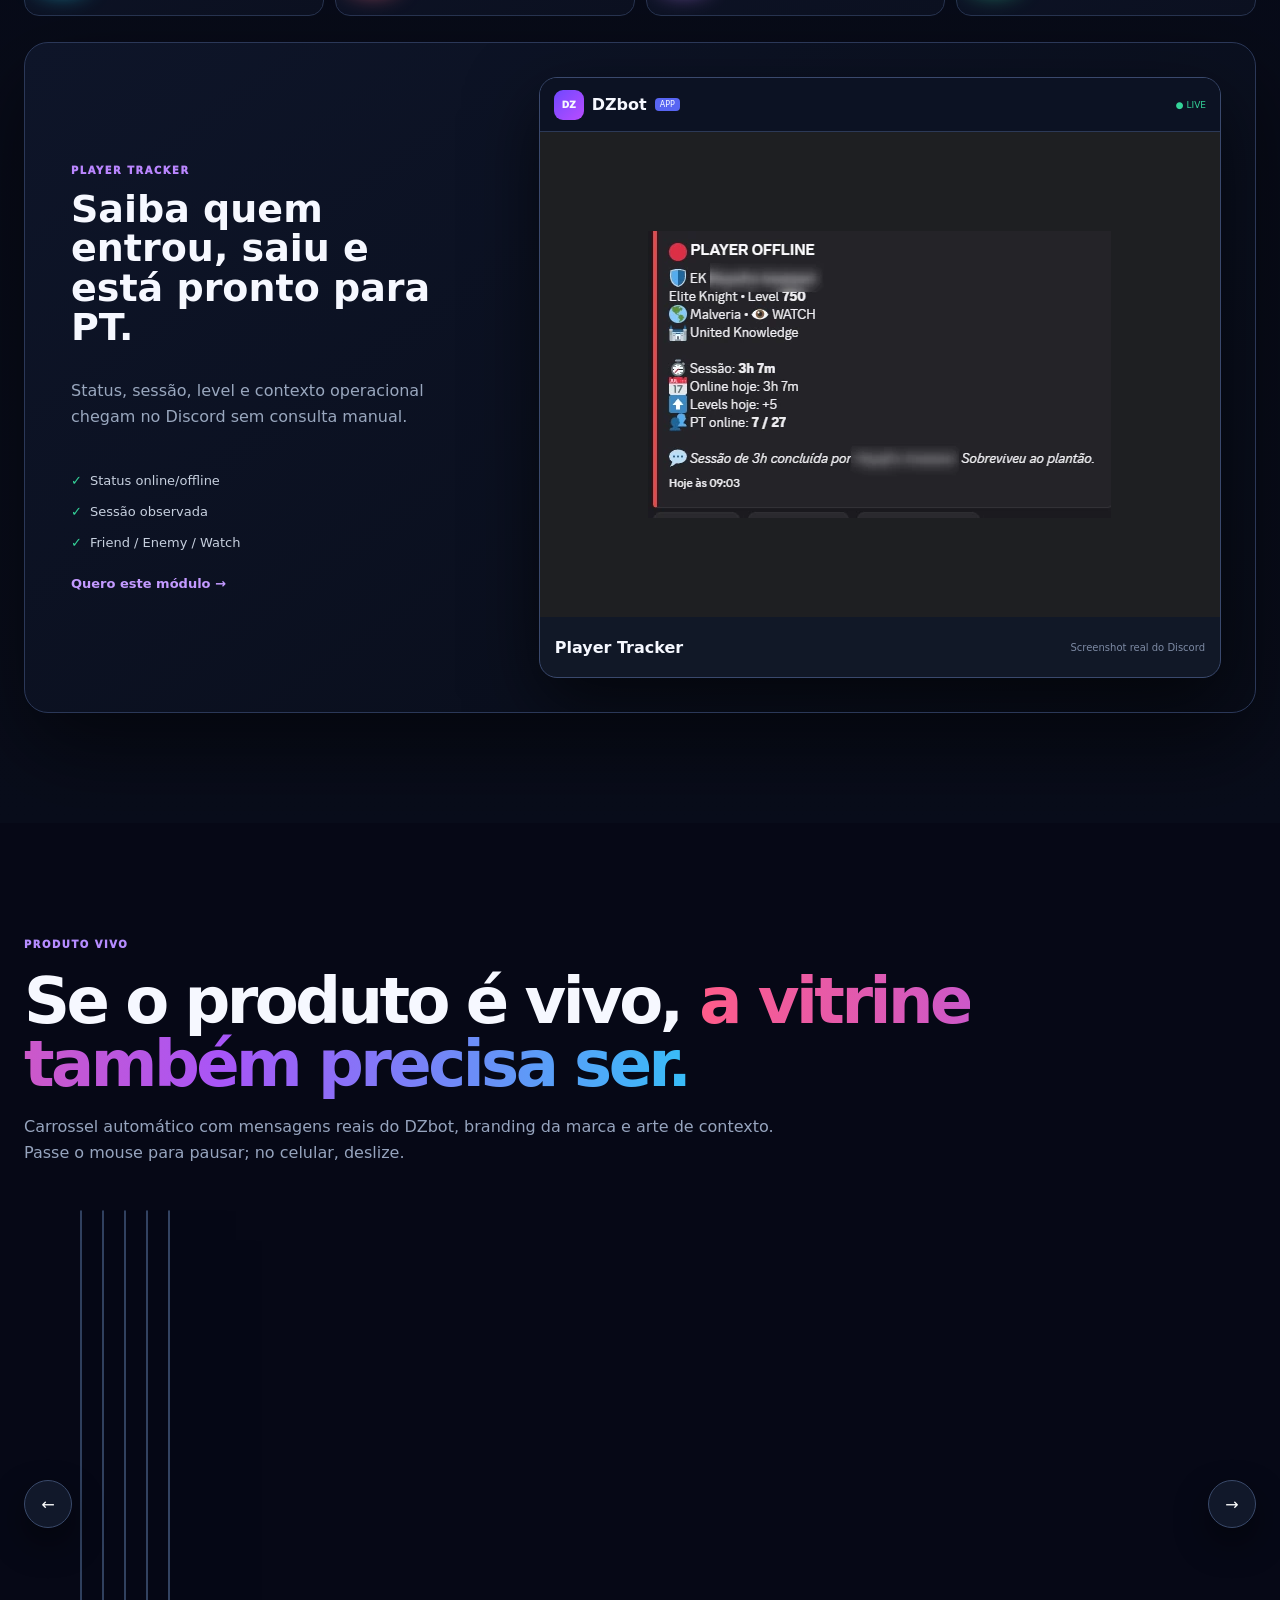
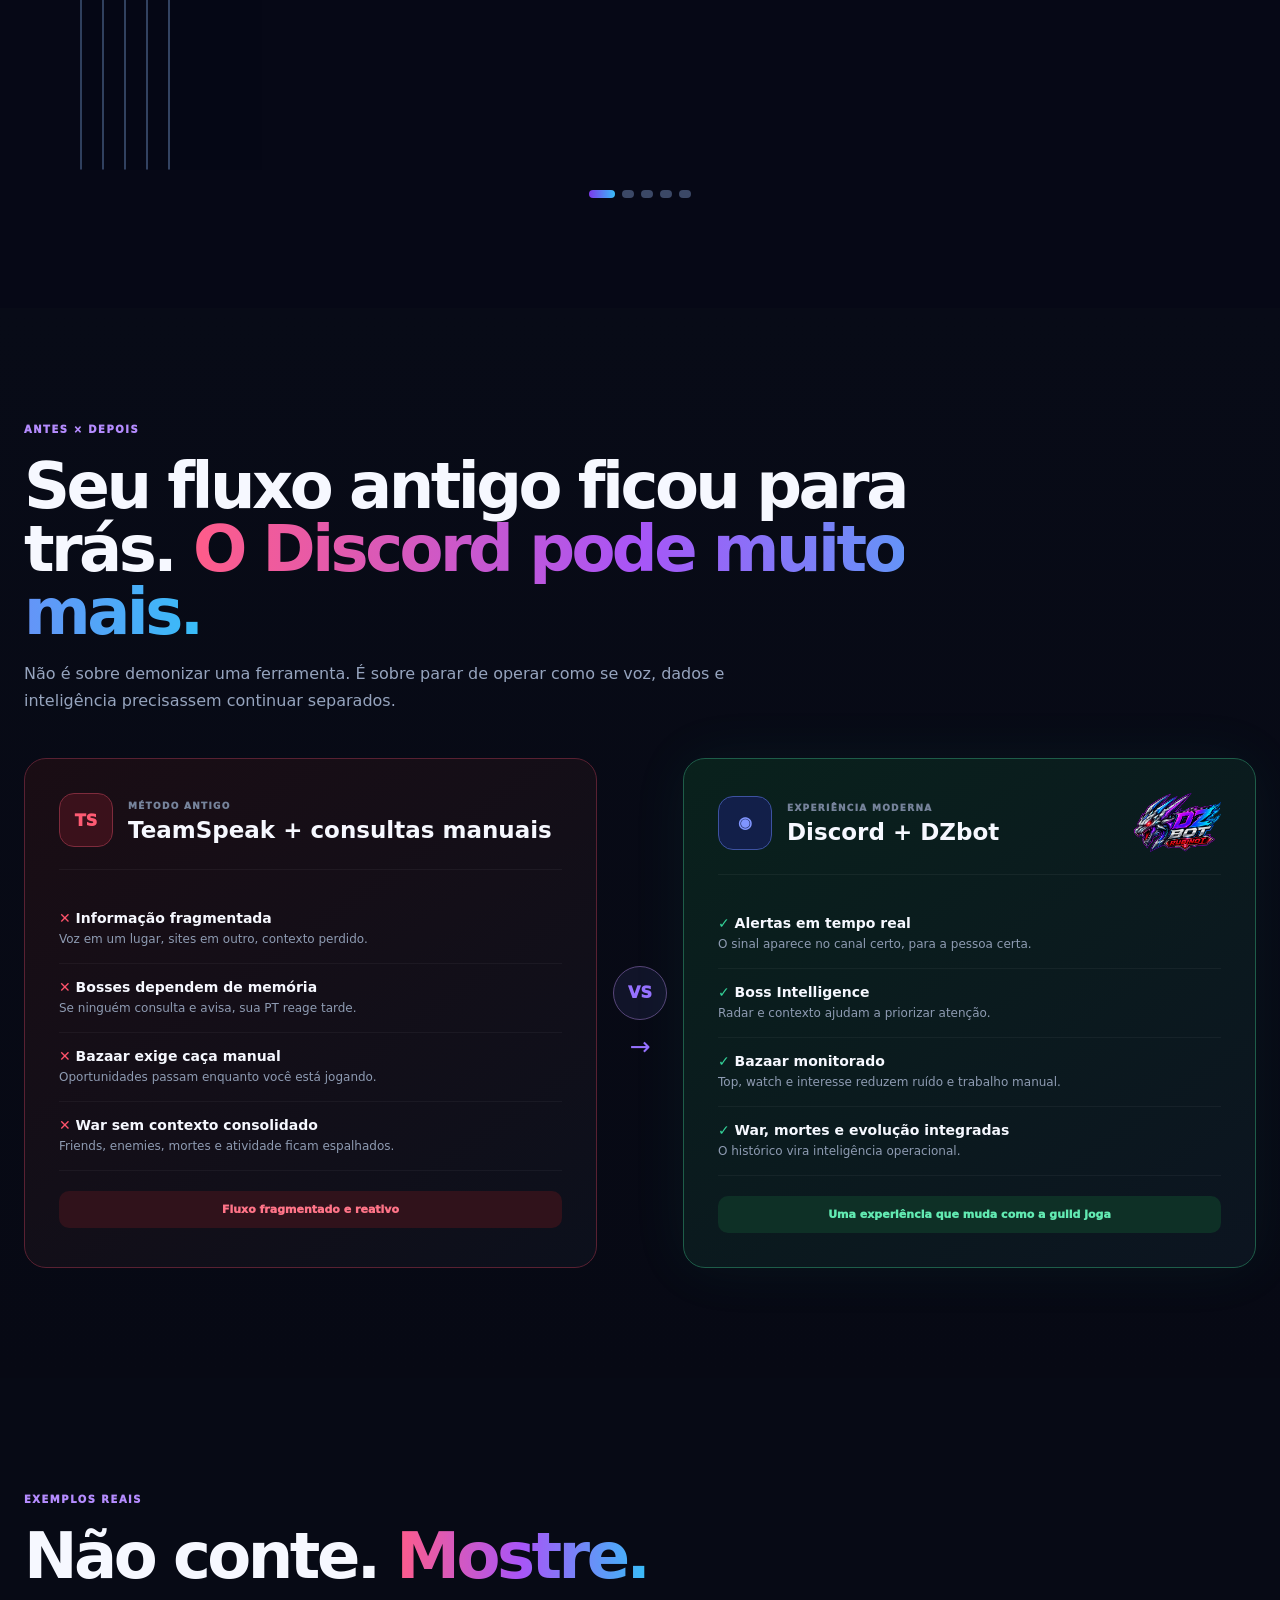
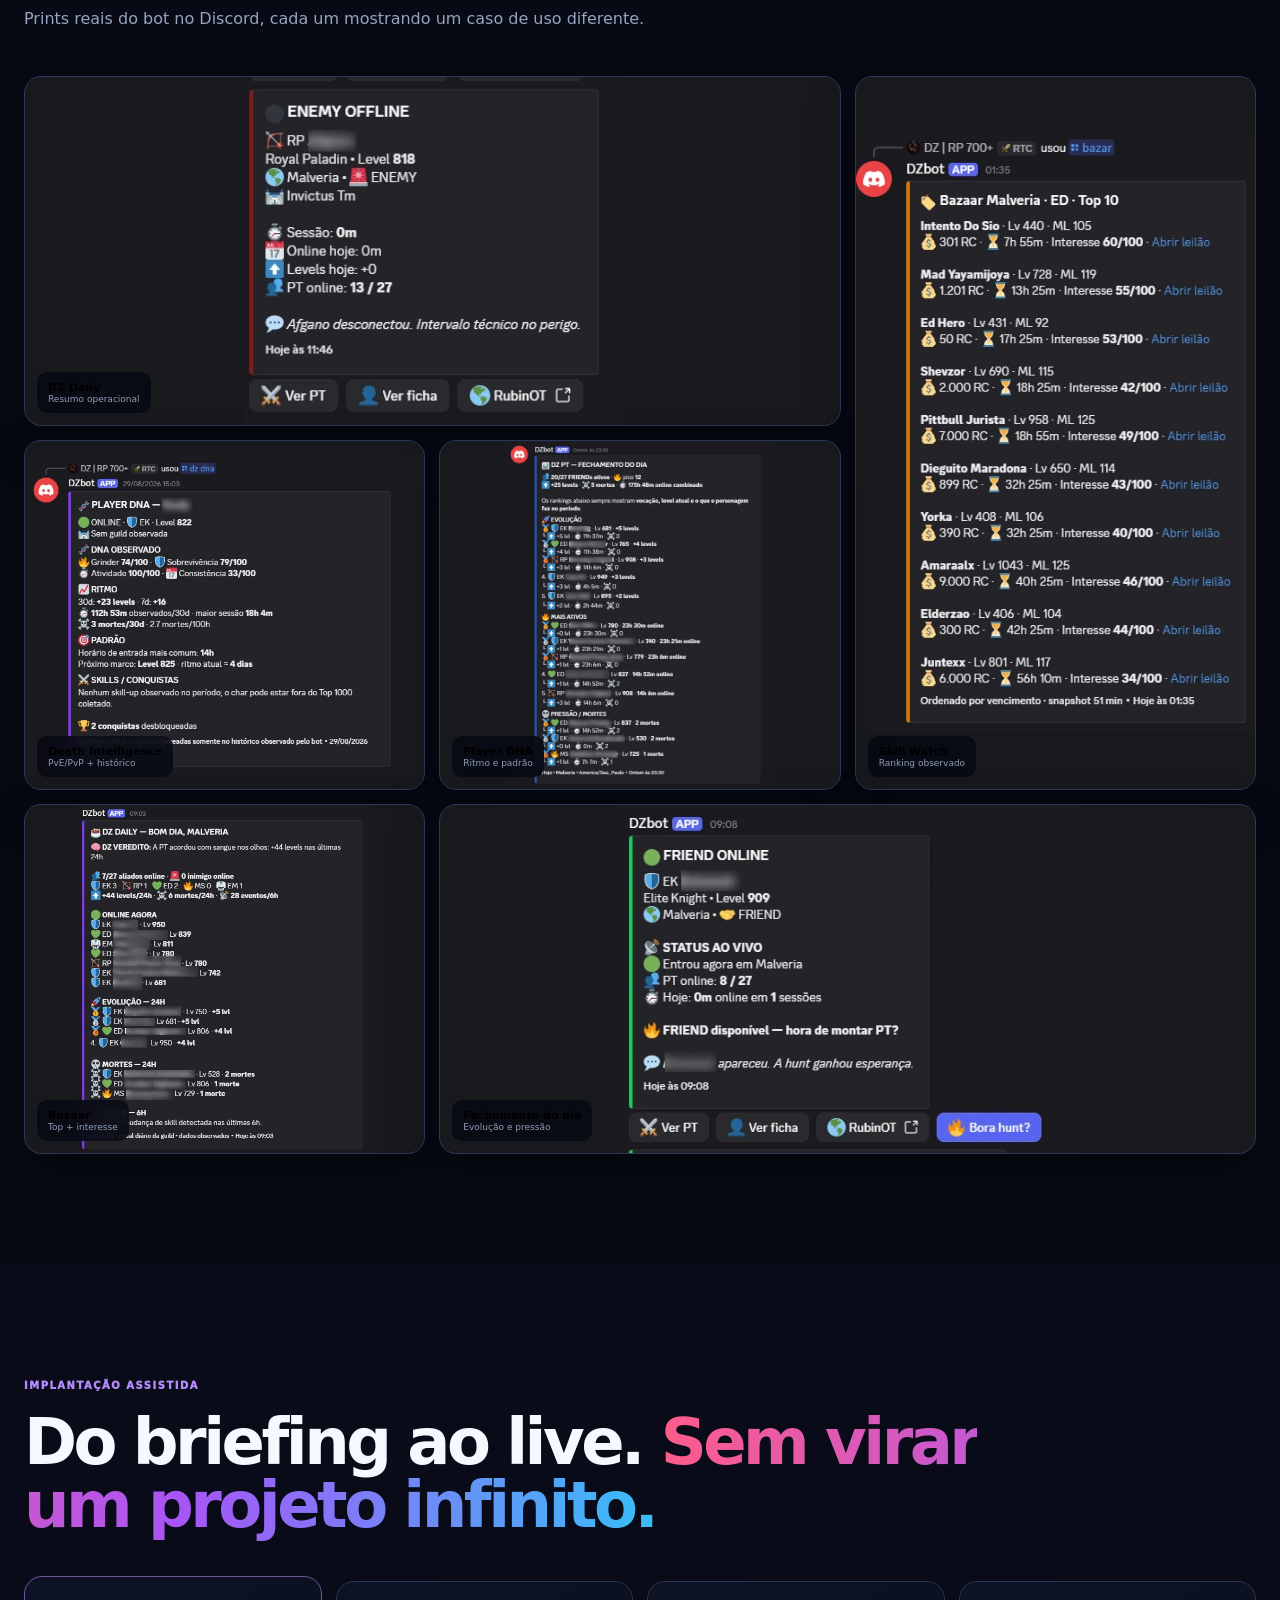
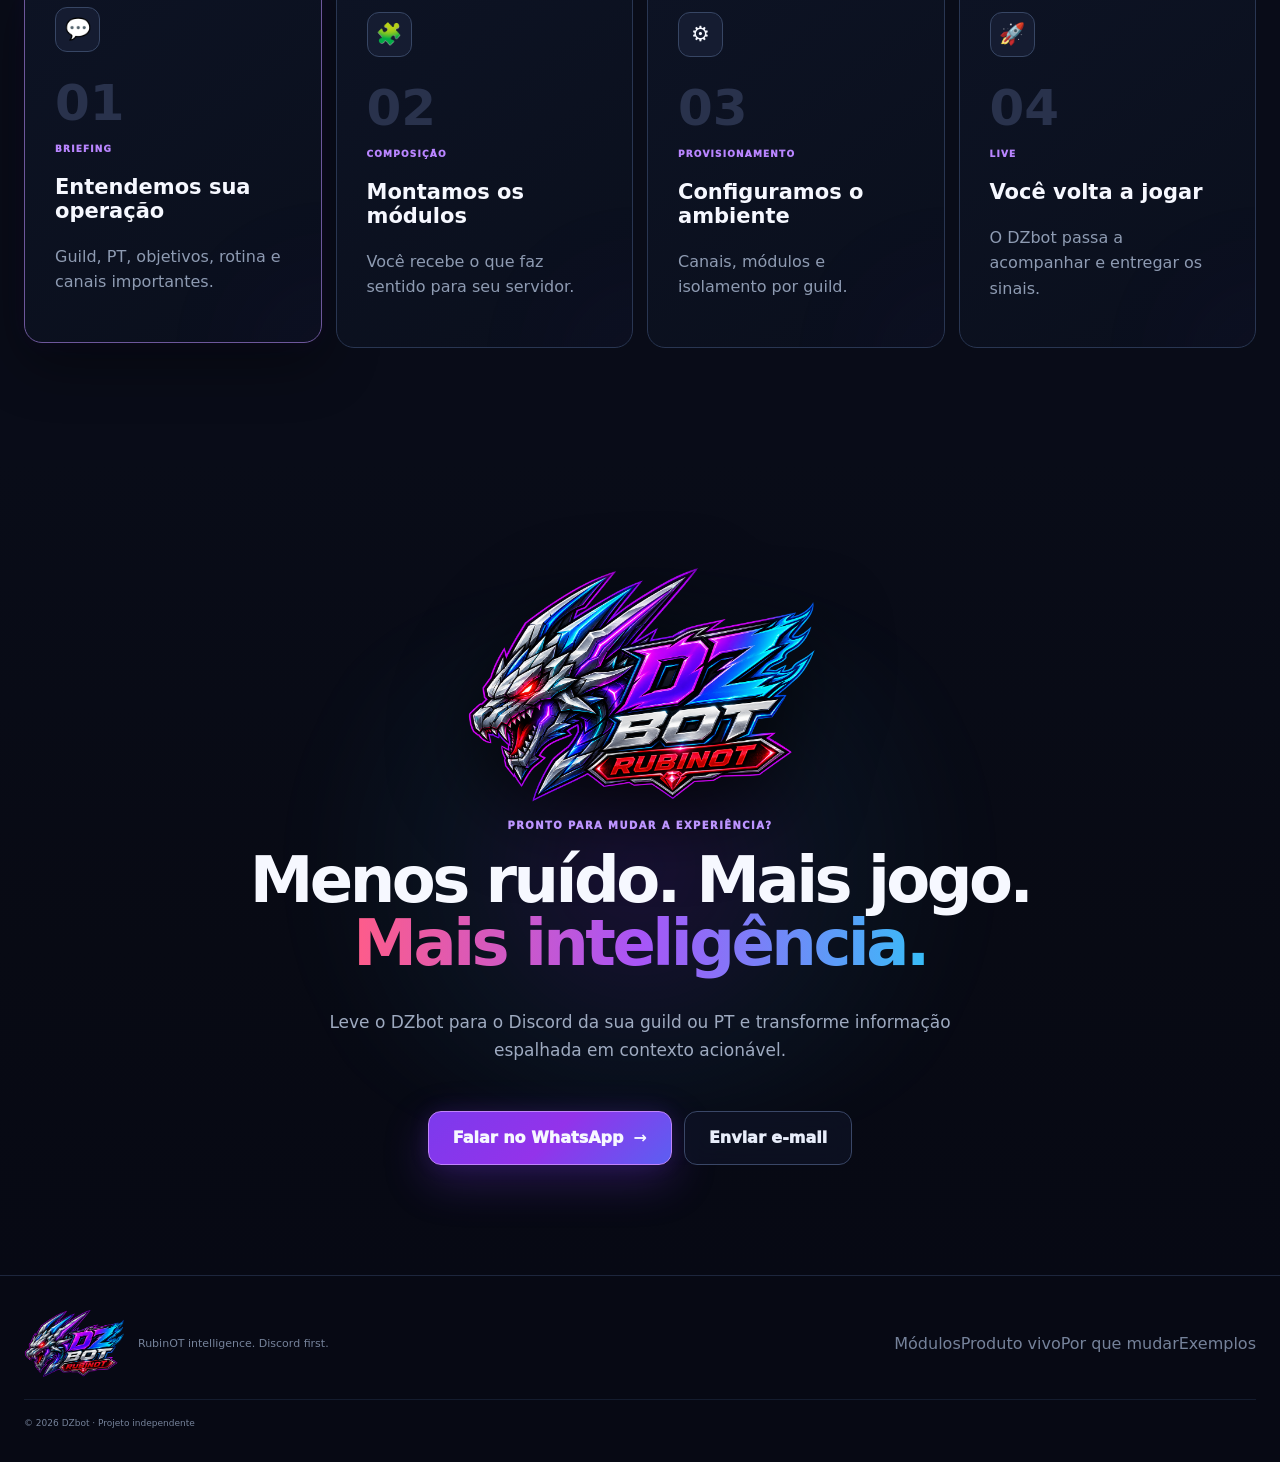
==== commit a52d48b5: "DZbot V11 Conversion Experience" ====
--- a/index.html
+++ b/index.html
@@ -2,187 +2,234 @@
 <html lang="pt-BR">
 <head>
 <meta charset="utf-8">
-<meta name="viewport" content="width=device-width,initial-scale=1">
-<meta name="theme-color" content="#070914">
-<meta name="description" content="DZbot — inteligência operacional para guilds e PTs no RubinOT, dentro do Discord.">
-<title>DZbot — Enterprise Gaming Intelligence para RubinOT</title>
-<link rel="icon" href="assets/favicon-v9.png">
+<meta name="viewport" content="width=device-width,initial-scale=1,viewport-fit=cover">
+<meta name="theme-color" content="#060816">
+<meta name="description" content="DZbot — inteligência para guilds e PTs no RubinOT, dentro do Discord.">
+<title>DZbot — RubinOT Intelligence</title>
+<link rel="icon" type="image/png" href="assets/favicon-v9.png">
 <link rel="stylesheet" href="styles.css">
 </head>
 <body>
+<div class="bg-grid"></div>
+<div class="ambient a1"></div><div class="ambient a2"></div>
+<div class="particles" id="particles"></div>
 <div class="scroll-progress" id="scrollProgress"></div>
 
-<header class="topbar" id="topbar">
-  <a class="brand" href="#inicio" aria-label="DZbot início">
+<header class="navbar" id="navbar">
+  <a href="#inicio" class="nav-brand" aria-label="DZbot">
+    <span class="brand-glow"></span>
     <img src="assets/logo-dzbot-v9.png" alt="DZbot RubinOT">
   </a>
-  <button class="menu-toggle" id="menuToggle" aria-label="Abrir menu">☰</button>
-  <nav class="nav" id="nav">
+  <button class="nav-toggle" id="navToggle" aria-label="Abrir menu">☰</button>
+  <nav id="navMenu">
     <a href="#inicio">Início</a>
-    <a href="#produto">Produto</a>
+    <a href="#modulos">Módulos</a>
+    <a href="#produto-vivo">Produto vivo</a>
     <a href="#comparativo">Por que mudar</a>
-    <a href="#prova">Na prática</a>
+    <a href="#exemplos">Exemplos</a>
     <a href="#implantacao">Implantação</a>
   </nav>
-  <a class="header-cta js-whatsapp" href="#">Falar com vendedor <span>→</span></a>
+  <a href="#" class="nav-cta js-whatsapp">Falar com vendedor <span>→</span></a>
 </header>
 
 <main>
 <section class="hero" id="inicio">
-  <div class="hero-ambient"></div>
-  <div class="hero-inner">
-    <div class="hero-logo-wrap reveal">
-      <div class="hero-logo-halo"></div>
-      <img class="hero-logo" src="assets/logo-dzbot-v9.png" alt="DZbot RubinOT">
-    </div>
-    <div class="eyebrow reveal">RUBINOT · DISCORD-FIRST · GUILD + PT</div>
-    <h1 class="reveal">Faça seu Discord <span>trabalhar pela sua Guild ou PT.</span></h1>
-    <p class="hero-copy reveal">Players, bosses, Bazaar, skills, mortes, rankings e sinais operacionais transformados em informação acionável — no lugar onde seu time já se comunica.</p>
-    <div class="hero-actions reveal">
-      <a class="btn primary js-whatsapp" href="#">Quero o DZbot <span>→</span></a>
-      <a class="btn secondary" href="#produto">Ver o produto em ação</a>
-    </div>
-    <div class="trust-row reveal">
-      <span><b>●</b> Monitoramento contínuo</span>
-      <span>100% Discord</span>
-      <span>Foco RubinOT</span>
-      <span>Configuração por guild/PT</span>
-    </div>
-  </div>
-</section>
-
-<section class="product section" id="produto">
-  <div class="section-intro reveal">
-    <span class="kicker">CENTRAL DE INTELIGÊNCIA</span>
-    <h2>Um painel. <em>Vários sinais importantes.</em></h2>
-    <p>Escolha um módulo abaixo. O preview troca em tempo real para mostrar como a informação chega dentro do Discord.</p>
-  </div>
-
-  <div class="module-tabs reveal" role="tablist">
-    <button class="module-tab active" data-module="player"><span class="ico blue">♟</span><b>Player Tracker</b><small>online · sessão · PT</small></button>
-    <button class="module-tab" data-module="guild"><span class="ico purple">♜</span><b>Guild Watch</b><small>radar operacional</small></button>
-    <button class="module-tab" data-module="boss"><span class="ico red">◎</span><b>Boss Radar</b><small>janela · atenção</small></button>
-    <button class="module-tab" data-module="bazaar"><span class="ico gold">◆</span><b>Bazaar</b><small>top · watch</small></button>
-    <button class="module-tab" data-module="skills"><span class="ico cyan">↗</span><b>Skills</b><small>ranking · evolução</small></button>
-    <button class="module-tab" data-module="death"><span class="ico pink">☠</span><b>Deaths</b><small>PvE/PvP · contexto</small></button>
-    <button class="module-tab" data-module="dna"><span class="ico violet">⌁</span><b>Player DNA</b><small>ritmo · padrão</small></button>
-    <button class="module-tab" data-module="daily"><span class="ico green">▤</span><b>DZ Daily</b><small>fechamento · pressão</small></button>
-  </div>
-
-  <div class="product-stage reveal">
-    <div class="stage-copy">
-      <span class="stage-label" id="stageLabel">PLAYER TRACKER</span>
-      <h3 id="stageTitle">Saiba quem entrou, saiu e está pronto para PT.</h3>
-      <p id="stageText">Acompanhe status, sessão, level, vocação e contexto operacional sem depender de consulta manual.</p>
-      <div class="stage-points" id="stagePoints">
-        <span>● Status online/offline</span><span>● Sessão e tempo online</span><span>● Friend / Enemy / Watch</span>
+  <div class="hero-energy"></div>
+  <div class="hero-card" id="heroCard">
+    <div class="hero-aura"></div>
+    <img src="assets/logo-dzbot-v9.png" alt="DZbot" class="hero-logo">
+  </div>
+  <div class="hero-copy">
+    <span class="hero-badge">🔥 O BOT DEFINITIVO PARA SUA GUILD OU PT</span>
+    <h1>Faça seu Discord <em>trabalhar por você.</em></h1>
+    <p>Player Tracker, Boss Intelligence, Bazaar, skills, mortes, rankings e sinais operacionais reunidos em uma experiência única para RubinOT.</p>
+    <div class="hero-actions">
+      <a href="#" class="btn btn-primary shimmer js-whatsapp">Adicionar inteligência ao Discord <b>→</b></a>
+      <a href="#modulos" class="btn btn-glass">Ver recursos</a>
+    </div>
+    <div class="hero-proof">
+      <span><i></i>Monitoramento contínuo</span>
+      <span>Discord-first</span>
+      <span>RubinOT</span>
+      <span>Guild + PT</span>
+    </div>
+  </div>
+</section>
+
+<section class="modules section" id="modulos">
+  <div class="section-head">
+    <span>PAINEL DE INTELIGÊNCIA</span>
+    <h2>Escolha o sinal. <em>Veja o DZbot agir.</em></h2>
+    <p>Os módulos abaixo são navegação real do produto: hover ou clique e o preview muda com uma mensagem verdadeira do bot.</p>
+  </div>
+
+  <div class="module-tabs" role="tablist">
+    <button class="module-tab active" data-module="player"><i class="mi blue">👤</i><b>Player Tracker</b><small>online · sessão · PT</small></button>
+    <button class="module-tab" data-module="guild"><i class="mi violet">👥</i><b>Guild Watch</b><small>radar da guild</small></button>
+    <button class="module-tab" data-module="boss"><i class="mi red">🎯</i><b>Boss Radar</b><small>spawn · janela</small></button>
+    <button class="module-tab" data-module="bazaar"><i class="mi gold">💰</i><b>Bazaar</b><small>top · watch</small></button>
+    <button class="module-tab" data-module="skills"><i class="mi cyan">📊</i><b>Skills</b><small>ranking · digest</small></button>
+    <button class="module-tab" data-module="death"><i class="mi pink">💀</i><b>Deaths</b><small>PvE/PvP · histórico</small></button>
+    <button class="module-tab" data-module="dna"><i class="mi purple">🧬</i><b>Player DNA</b><small>ritmo · padrão</small></button>
+    <button class="module-tab" data-module="daily"><i class="mi green">📋</i><b>DZ Daily</b><small>resumo · pressão</small></button>
+  </div>
+
+  <div class="module-stage">
+    <div class="module-copy" id="moduleCopy">
+      <span id="moduleTag">PLAYER TRACKER</span>
+      <h3 id="moduleTitle">Saiba quem entrou, saiu e está pronto para PT.</h3>
+      <p id="moduleText">Status, sessão, level e contexto operacional chegam no Discord sem consulta manual.</p>
+      <ul id="modulePoints"><li>Status online/offline</li><li>Sessão observada</li><li>Friend / Enemy / Watch</li></ul>
+      <a class="inline-cta js-whatsapp" href="#">Quero este módulo →</a>
+    </div>
+    <div class="discord-frame" id="discordFrame">
+      <div class="discord-header"><span class="discord-logo">DZ</span><b>DZbot</b><i>APP</i><em>● LIVE</em></div>
+      <div class="discord-screen"><img id="moduleImage" src="assets/screens/friend-online.webp" alt="Preview real DZbot"></div>
+      <div class="discord-footer"><b id="moduleCaption">Player Tracker</b><span>Screenshot real do Discord</span></div>
+    </div>
+  </div>
+</section>
+
+<section class="live section" id="produto-vivo">
+  <div class="section-head">
+    <span>PRODUTO VIVO</span>
+    <h2>Se o produto é vivo, <em>a vitrine também precisa ser.</em></h2>
+    <p>Carrossel automático com mensagens reais do DZbot, branding da marca e arte de contexto. Passe o mouse para pausar; no celular, deslize.</p>
+  </div>
+  <div class="carousel-shell">
+    <button class="carousel-arrow prev" id="livePrev">←</button>
+    <div class="carousel-viewport">
+      <div class="carousel-track" id="liveTrack">
+        <article class="live-card">
+          <div class="card-brand"><img src="assets/logo-dzbot-v9.png"></div>
+          <div class="card-art art-knight"></div>
+          <div class="card-shot"><img src="assets/screens/friend-online.webp"></div>
+          <div class="card-copy"><span>PLAYER TRACKER</span><h3>A PT sabe quando é hora de chamar.</h3><p>Entrada, sessão, level e disponibilidade com leitura instantânea.</p></div>
+        </article>
+        <article class="live-card">
+          <div class="card-brand"><img src="assets/logo-dzbot-v9.png"></div>
+          <div class="card-art art-boss"></div>
+          <div class="card-shot"><img src="assets/screens/enemy-offline.webp"></div>
+          <div class="card-copy"><span>WAR / BOSS SIGNAL</span><h3>O canal certo recebe o sinal certo.</h3><p>Menos consulta manual e mais decisão coordenada.</p></div>
+        </article>
+        <article class="live-card">
+          <div class="card-brand"><img src="assets/logo-dzbot-v9.png"></div>
+          <div class="card-art art-bazaar"></div>
+          <div class="card-shot"><img src="assets/screens/bazaar.webp"></div>
+          <div class="card-copy"><span>BAZAAR INTELLIGENCE</span><h3>Oportunidade não espera.</h3><p>Top, watch, interesse e acesso rápido ao leilão.</p></div>
+        </article>
+        <article class="live-card">
+          <div class="card-brand"><img src="assets/logo-dzbot-v9.png"></div>
+          <div class="card-art art-death"></div>
+          <div class="card-shot"><img src="assets/screens/death.webp"></div>
+          <div class="card-copy"><span>DEATH INTELLIGENCE</span><h3>Uma morte passa a ter contexto.</h3><p>PvE/PvP, responsável e histórico observado.</p></div>
+        </article>
+        <article class="live-card">
+          <div class="card-brand"><img src="assets/logo-dzbot-v9.png"></div>
+          <div class="card-art art-mage"></div>
+          <div class="card-shot"><img src="assets/screens/skills.webp"></div>
+          <div class="card-copy"><span>SKILL WATCH</span><h3>Progressão que você realmente enxerga.</h3><p>Top skills e mudanças observadas em um só lugar.</p></div>
+        </article>
       </div>
-      <a class="text-link js-whatsapp" href="#">Quero isso no meu Discord →</a>
-    </div>
-    <div class="discord-preview" id="discordPreview">
-      <div class="discord-top"><span class="discord-dot"></span><b>DZbot</b><small>APP</small><i>LIVE</i></div>
-      <div class="preview-media"><img id="stageImage" src="assets/screens/bazaar.webp" alt="Mensagem real do DZbot"></div>
-      <div class="preview-caption"><strong id="previewCaption">Player Tracker</strong><span>Mensagem real do bot</span></div>
-    </div>
-  </div>
-</section>
-
-<section class="live-product section" id="prova">
-  <div class="section-intro reveal">
-    <span class="kicker">PRODUTO VIVO</span>
-    <h2>Não é promessa. <em>É o bot operando.</em></h2>
-    <p>Mensagens reais do DZbot, organizadas como uma vitrine do que sua guild ou PT passa a enxergar.</p>
-  </div>
-  <div class="carousel-shell reveal">
-    <button class="carousel-arrow prev" id="prevSlide" aria-label="Anterior">←</button>
-    <div class="carousel-viewport">
-      <div class="carousel-track" id="carouselTrack">
-        <article class="live-card"><div class="live-art boss-art"></div><img src="assets/screens/closing.webp"><div><span>BOSS / WAR SIGNAL</span><h3>Informação que pede ação.</h3><p>Radar, pressão e contexto chegam ao canal certo.</p></div></article>
-        <article class="live-card"><div class="live-art knight-art"></div><img src="assets/screens/daily.webp"><div><span>PLAYER INTELLIGENCE</span><h3>Sua PT sabe quem está disponível.</h3><p>Online, evolução, sessões e eventos observados.</p></div></article>
-        <article class="live-card"><div class="live-art bazaar-art"></div><img src="assets/screens/death.webp"><div><span>BAZAAR INTELLIGENCE</span><h3>Oportunidade sem caçar tela.</h3><p>Top por vocação, interesse e acesso rápido ao leilão.</p></div></article>
-        <article class="live-card"><div class="live-art death-art"></div><img src="assets/screens/dna.webp"><div><span>DEATH INTELLIGENCE</span><h3>Morte com contexto.</h3><p>PvE/PvP, responsável e histórico observado.</p></div></article>
-        <article class="live-card"><div class="live-art mage-art"></div><img src="assets/screens/enemy-offline.webp"><div><span>SKILL WATCH</span><h3>Evolução visível.</h3><p>Top skills e mudanças relevantes em uma leitura rápida.</p></div></article>
+    </div>
+    <button class="carousel-arrow next" id="liveNext">→</button>
+    <div class="carousel-dots" id="liveDots"></div>
+  </div>
+</section>
+
+<section class="comparison section" id="comparativo">
+  <div class="section-head">
+    <span>ANTES × DEPOIS</span>
+    <h2>Seu fluxo antigo ficou para trás. <em>O Discord pode muito mais.</em></h2>
+    <p>Não é sobre demonizar uma ferramenta. É sobre parar de operar como se voz, dados e inteligência precisassem continuar separados.</p>
+  </div>
+
+  <div class="comparison-grid">
+    <article class="compare-card legacy">
+      <div class="compare-brand">
+        <div class="ts-badge">TS</div>
+        <div><small>MÉTODO ANTIGO</small><h3>TeamSpeak + consultas manuais</h3></div>
       </div>
-    </div>
-    <button class="carousel-arrow next" id="nextSlide" aria-label="Próximo">→</button>
-    <div class="carousel-dots" id="carouselDots"></div>
-  </div>
-</section>
-
-<section class="comparison section" id="comparativo">
-  <div class="section-intro reveal">
-    <span class="kicker">CHEGA DE MÉTODO ANTIGO</span>
-    <h2>TeamSpeak e consulta manual <em>vs. Discord com inteligência.</em></h2>
-    <p>O ganho não é trocar uma ferramenta por outra. É parar de depender de memória, abas e informação fragmentada.</p>
-  </div>
-  <div class="versus-grid">
-    <article class="versus old reveal">
-      <div class="versus-head"><span class="versus-icon">×</span><div><small>COMO ERA</small><h3>TeamSpeak + consulta manual</h3></div></div>
       <ul>
-        <li><b>Informação fragmentada</b><span>voz em um lugar, consulta em outro, contexto perdido.</span></li>
-        <li><b>Atraso em bosses</b><span>alguém precisa lembrar, consultar e avisar.</span></li>
-        <li><b>Bazaar passa despercebido</b><span>oportunidades dependem de abrir e filtrar manualmente.</span></li>
-        <li><b>War sem visão consolidada</b><span>friends, enemies, mortes e pressão ficam espalhados.</span></li>
-        <li><b>Conhecimento morre no chat</b><span>dados importantes somem no fluxo da comunicação.</span></li>
+        <li><b>Informação fragmentada</b><span>Voz em um lugar, sites em outro, contexto perdido.</span></li>
+        <li><b>Bosses dependem de memória</b><span>Se ninguém consulta e avisa, sua PT reage tarde.</span></li>
+        <li><b>Bazaar exige caça manual</b><span>Oportunidades passam enquanto você está jogando.</span></li>
+        <li><b>War sem contexto consolidado</b><span>Friends, enemies, mortes e atividade ficam espalhados.</span></li>
       </ul>
+      <div class="compare-verdict bad">Fluxo fragmentado e reativo</div>
     </article>
-    <div class="versus-center reveal"><span>VS</span><i>→</i></div>
-    <article class="versus new reveal">
-      <div class="versus-head"><span class="versus-icon">✓</span><div><small>COMO FICA</small><h3>Discord + DZbot</h3></div></div>
+
+    <div class="vs-core"><span>VS</span><i>→</i></div>
+
+    <article class="compare-card modern">
+      <div class="compare-brand">
+        <div class="discord-badge">◉</div>
+        <div><small>EXPERIÊNCIA MODERNA</small><h3>Discord + DZbot</h3></div>
+        <img src="assets/logo-dzbot-v9.png" alt="DZbot">
+      </div>
       <ul>
-        <li><b>Alertas no canal certo</b><span>informação chega para quem precisa agir.</span></li>
-        <li><b>Boss Intelligence</b><span>radar e contexto histórico para priorizar atenção.</span></li>
-        <li><b>Bazaar monitorado</b><span>top, filtros, watch e leitura de interesse.</span></li>
-        <li><b>War Room operacional</b><span>friends, enemies, activity, mortes e sinais em conjunto.</span></li>
-        <li><b>Histórico que vira inteligência</b><span>DZ Daily, Player DNA, rankings e evolução observada.</span></li>
+        <li><b>Alertas em tempo real</b><span>O sinal aparece no canal certo, para a pessoa certa.</span></li>
+        <li><b>Boss Intelligence</b><span>Radar e contexto ajudam a priorizar atenção.</span></li>
+        <li><b>Bazaar monitorado</b><span>Top, watch e interesse reduzem ruído e trabalho manual.</span></li>
+        <li><b>War, mortes e evolução integradas</b><span>O histórico vira inteligência operacional.</span></li>
       </ul>
+      <div class="compare-verdict good">Uma experiência que muda como a guild joga</div>
     </article>
   </div>
 </section>
 
-<section class="proof-grid-section section">
-  <div class="section-intro reveal"><span class="kicker">EXEMPLOS REAIS</span><h2>Veja. Amplie. <em>Entenda o valor.</em></h2><p>Clique em qualquer screenshot para abrir em tela cheia.</p></div>
-  <div class="proof-grid">
-    <button class="proof-card reveal" data-lightbox="assets/screens/bazaar.webp"><img src="assets/screens/bazaar.webp"><span>Player / Enemy</span></button>
-    <button class="proof-card reveal" data-lightbox="assets/screens/closing.webp"><img src="assets/screens/closing.webp"><span>DZ Daily</span></button>
-    <button class="proof-card reveal" data-lightbox="assets/screens/daily.webp"><img src="assets/screens/daily.webp"><span>Bazaar</span></button>
-    <button class="proof-card reveal" data-lightbox="assets/screens/death.webp"><img src="assets/screens/death.webp"><span>Skill Watch</span></button>
-    <button class="proof-card reveal" data-lightbox="assets/screens/dna.webp"><img src="assets/screens/dna.webp"><span>Player DNA</span></button>
-    <button class="proof-card reveal" data-lightbox="assets/screens/enemy-offline.webp"><img src="assets/screens/enemy-offline.webp"><span>Death Intelligence</span></button>
+<section class="examples section" id="exemplos">
+  <div class="section-head">
+    <span>EXEMPLOS REAIS</span>
+    <h2>Não conte. <em>Mostre.</em></h2>
+    <p>Prints reais do bot no Discord, cada um mostrando um caso de uso diferente.</p>
+  </div>
+  <div class="example-grid">
+    <button class="example-card wide" data-lightbox="assets/screens/daily.webp"><img src="assets/screens/daily.webp"><div><b>DZ Daily</b><span>Resumo operacional</span></div></button>
+    <button class="example-card tall" data-lightbox="assets/screens/skills.webp"><img src="assets/screens/skills.webp"><div><b>Skill Watch</b><span>Ranking observado</span></div></button>
+    <button class="example-card" data-lightbox="assets/screens/death.webp"><img src="assets/screens/death.webp"><div><b>Death Intelligence</b><span>PvE/PvP + histórico</span></div></button>
+    <button class="example-card" data-lightbox="assets/screens/dna.webp"><img src="assets/screens/dna.webp"><div><b>Player DNA</b><span>Ritmo e padrão</span></div></button>
+    <button class="example-card" data-lightbox="assets/screens/bazaar.webp"><img src="assets/screens/bazaar.webp"><div><b>Bazaar</b><span>Top + interesse</span></div></button>
+    <button class="example-card wide" data-lightbox="assets/screens/closing.webp"><img src="assets/screens/closing.webp"><div><b>Fechamento do dia</b><span>Evolução e pressão</span></div></button>
   </div>
 </section>
 
 <section class="deployment section" id="implantacao">
-  <div class="section-intro reveal"><span class="kicker">IMPLANTAÇÃO ASSISTIDA</span><h2>Seu servidor organizado. <em>Sem virar projeto infinito.</em></h2></div>
-  <div class="steps">
-    <article class="step reveal"><b>01</b><span>Briefing</span><h3>Entendemos sua operação</h3><p>Guild, PT, objetivos e canais importantes.</p></article>
-    <article class="step reveal"><b>02</b><span>Composição</span><h3>Escolhemos os módulos</h3><p>Você recebe o que faz sentido para seu uso.</p></article>
-    <article class="step reveal"><b>03</b><span>Provisionamento</span><h3>Configuramos o ambiente</h3><p>Canais, módulos e isolamento por servidor.</p></article>
-    <article class="step reveal"><b>04</b><span>Live</span><h3>Você volta a jogar</h3><p>O DZbot acompanha e entrega os sinais no Discord.</p></article>
-  </div>
-</section>
-
-<section class="final-cta">
-  <div class="final-glow"></div>
-  <img src="assets/logo-dzbot-v9.png" alt="DZbot RubinOT" class="final-logo reveal">
-  <span class="kicker reveal">PRONTO PARA SUBIR O NÍVEL?</span>
-  <h2 class="reveal">Menos consulta. Mais jogo.<br><em>Mais controle.</em></h2>
-  <p class="reveal">Transforme seu Discord em uma central de inteligência feita para a realidade da sua guild ou PT no RubinOT.</p>
-  <div class="final-actions reveal">
-    <a class="btn whatsapp js-whatsapp" href="#">Falar no WhatsApp <span>→</span></a>
-    <a class="btn secondary js-email" href="#">Enviar e-mail</a>
+  <div class="section-head">
+    <span>IMPLANTAÇÃO ASSISTIDA</span>
+    <h2>Do briefing ao live. <em>Sem virar um projeto infinito.</em></h2>
+  </div>
+  <div class="step-grid">
+    <article class="step-card active-step"><i>💬</i><b>01</b><span>BRIEFING</span><h3>Entendemos sua operação</h3><p>Guild, PT, objetivos, rotina e canais importantes.</p></article>
+    <article class="step-card"><i>🧩</i><b>02</b><span>COMPOSIÇÃO</span><h3>Montamos os módulos</h3><p>Você recebe o que faz sentido para seu servidor.</p></article>
+    <article class="step-card"><i>⚙️</i><b>03</b><span>PROVISIONAMENTO</span><h3>Configuramos o ambiente</h3><p>Canais, módulos e isolamento por guild.</p></article>
+    <article class="step-card"><i>🚀</i><b>04</b><span>LIVE</span><h3>Você volta a jogar</h3><p>O DZbot passa a acompanhar e entregar os sinais.</p></article>
+  </div>
+</section>
+
+<section class="closing">
+  <div class="closing-glow"></div>
+  <img src="assets/logo-dzbot-v9.png" alt="DZbot" class="closing-logo">
+  <span>PRONTO PARA MUDAR A EXPERIÊNCIA?</span>
+  <h2>Menos ruído. Mais jogo.<br><em>Mais inteligência.</em></h2>
+  <p>Leve o DZbot para o Discord da sua guild ou PT e transforme informação espalhada em contexto acionável.</p>
+  <div class="closing-actions">
+    <a href="#" class="btn btn-primary shimmer js-whatsapp">Falar no WhatsApp <b>→</b></a>
+    <a href="#" class="btn btn-glass js-email">Enviar e-mail</a>
   </div>
 </section>
 </main>
 
 <footer>
-  <div><img src="assets/logo-dzbot-v9.png" alt="DZbot"><p>Inteligência operacional para RubinOT, dentro do Discord.</p></div>
-  <div class="footer-links"><a href="#produto">Produto</a><a href="#prova">Na prática</a><a href="#comparativo">Por que mudar</a><a class="js-whatsapp" href="#">Contato</a></div>
-  <small>© 2026 DZbot · RubinOT · Feito por OrionNeo</small>
+  <div class="footer-main">
+    <img src="assets/logo-dzbot-v9.png" alt="DZbot">
+    <p>RubinOT intelligence. Discord first.</p>
+  </div>
+  <nav><a href="#modulos">Módulos</a><a href="#produto-vivo">Produto vivo</a><a href="#comparativo">Por que mudar</a><a href="#exemplos">Exemplos</a></nav>
+  <small>© 2026 DZbot · Projeto independente</small>
 </footer>
 
-<div class="lightbox" id="lightbox" aria-hidden="true"><button id="lightboxClose">×</button><img id="lightboxImage" alt="Screenshot DZbot ampliado"></div>
-
+<div class="lightbox" id="lightbox" aria-hidden="true"><button id="lightboxClose">×</button><img id="lightboxImage" alt="Screenshot DZbot"></div>
 <script src="config.js"></script>
 <script src="script.js"></script>
 </body>
--- a/styles.css
+++ b/styles.css
@@ -1,18 +1,16 @@
 
-:root{--bg:#060814;--panel:#0c1121;--panel2:#10172a;--line:#222d49;--text:#f5f7ff;--muted:#9ba8c4;--purple:#9256ff;--cyan:#38d9ff;--pink:#ff4f86;--red:#ff4d62;--green:#34e39b;--gold:#ffc95b;--max:1240px}
-*{box-sizing:border-box}html{scroll-behavior:smooth}body{margin:0;background:var(--bg);color:var(--text);font-family:Inter,ui-sans-serif,system-ui,-apple-system,BlinkMacSystemFont,"Segoe UI",sans-serif;overflow-x:hidden}a{color:inherit;text-decoration:none}button{font:inherit}.scroll-progress{position:fixed;z-index:1000;left:0;top:0;height:2px;width:0;background:linear-gradient(90deg,var(--purple),var(--cyan));box-shadow:0 0 14px #6e7cff}
-.topbar{position:fixed;z-index:900;top:12px;left:50%;transform:translateX(-50%);width:min(calc(100% - 28px),1320px);height:70px;display:flex;align-items:center;gap:24px;padding:8px 12px 8px 18px;border:1px solid rgba(255,255,255,.09);border-radius:18px;background:rgba(7,10,22,.78);backdrop-filter:blur(18px);box-shadow:0 18px 55px #0008;transition:.3s}.topbar.scrolled{top:7px;background:rgba(7,10,22,.94);border-color:#374162}.brand{width:122px;height:56px;display:flex;align-items:center}.brand img{max-width:118px;max-height:54px;object-fit:contain;filter:drop-shadow(0 0 12px #6847ff44)}.nav{display:flex;align-items:center;gap:4px;margin-left:auto}.nav a{padding:10px 12px;border-radius:10px;color:#b9c2d7;font-size:13px;font-weight:750;transition:.2s}.nav a:hover,.nav a.active{color:#fff;background:#141b31;box-shadow:inset 0 0 0 1px #303b60}.header-cta{display:flex;align-items:center;gap:10px;padding:13px 18px;border-radius:12px;background:linear-gradient(135deg,#7644ff,#b238ff);font-size:13px;font-weight:900;box-shadow:0 12px 34px #7d45ff38;transition:.2s}.header-cta:hover{transform:translateY(-2px);box-shadow:0 16px 40px #7d45ff58}.menu-toggle{display:none;background:none;border:0;color:#fff;font-size:24px}
-.hero{position:relative;min-height:100svh;display:grid;place-items:center;padding:130px 24px 85px;overflow:hidden;background:radial-gradient(circle at 50% 35%,#17224a 0,#0b1023 30%,#060814 68%)}.hero:before{content:"";position:absolute;inset:0;opacity:.13;background-image:linear-gradient(#55608322 1px,transparent 1px),linear-gradient(90deg,#55608322 1px,transparent 1px);background-size:48px 48px;mask-image:radial-gradient(circle,#000,transparent 72%)}.hero-ambient{position:absolute;width:760px;height:760px;border-radius:50%;background:radial-gradient(circle,#7144ff24,#1bd5ff0b 38%,transparent 67%);filter:blur(18px)}.hero-inner{position:relative;z-index:2;width:min(900px,100%);text-align:center}.hero-logo-wrap{position:relative;display:grid;place-items:center;margin:0 auto 18px;width:min(520px,80vw)}.hero-logo-halo{position:absolute;width:75%;height:70%;border-radius:50%;background:radial-gradient(circle,#814bff45,#2fd8ff17 42%,transparent 70%);filter:blur(28px)}.hero-logo{position:relative;width:min(470px,78vw);filter:drop-shadow(0 22px 40px #000a)}.eyebrow,.kicker{display:inline-block;color:#b787ff;font-size:11px;font-weight:950;letter-spacing:.16em}.hero h1,.section-intro h2,.final-cta h2{margin:16px 0;font-size:clamp(42px,6vw,78px);line-height:.98;letter-spacing:-.055em}.hero h1 span,.section-intro em,.final-cta em{font-style:normal;background:linear-gradient(90deg,#ff5486,#a85cff,#43d8ff);background-clip:text;color:transparent}.hero-copy{max-width:760px;margin:22px auto;color:#aeb8ce;font-size:18px;line-height:1.65}.hero-actions,.final-actions{display:flex;justify-content:center;gap:12px;margin-top:30px}.btn{display:inline-flex;align-items:center;justify-content:center;gap:12px;min-height:54px;padding:0 24px;border:1px solid #303a59;border-radius:13px;font-weight:900;transition:.22s}.btn:hover{transform:translateY(-2px)}.btn.primary{background:linear-gradient(135deg,#7544ff,#b338ff);border-color:#b578ff;box-shadow:0 16px 42px #7d45ff42}.btn.secondary{background:#0d1324}.trust-row{display:flex;justify-content:center;flex-wrap:wrap;gap:12px;margin-top:34px}.trust-row span{padding:9px 13px;border:1px solid #28324e;border-radius:999px;background:#0a1020;color:#9da9c1;font-size:11px}.trust-row b{color:var(--green)}
-.section{padding:110px 24px}.section-intro{width:min(var(--max),100%);margin:0 auto 46px}.section-intro h2{font-size:clamp(38px,5vw,64px);max-width:900px}.section-intro p{max-width:760px;color:var(--muted);font-size:17px;line-height:1.65}.product{background:linear-gradient(180deg,#070a17,#090d1b)}.module-tabs{width:min(var(--max),100%);margin:0 auto 26px;display:grid;grid-template-columns:repeat(4,1fr);gap:10px}.module-tab{min-height:94px;display:grid;grid-template-columns:42px 1fr;grid-template-rows:auto auto;gap:2px 10px;align-items:center;text-align:left;padding:13px;border:1px solid #26314e;border-radius:14px;background:#0d1324;color:#fff;cursor:pointer;transition:.22s}.module-tab:hover{transform:translateY(-3px);border-color:#4a5b8c;background:#111a30}.module-tab.active{border-color:#8e60ff;background:linear-gradient(135deg,#17152e,#0f1830);box-shadow:0 12px 32px #704aff1c}.module-tab .ico{grid-row:1/3;width:42px;height:42px;border-radius:11px;display:grid;place-items:center;background:#151d33;border:1px solid #34415f;font-size:20px}.module-tab b{font-size:13px}.module-tab small{color:#7f8ca7;font-size:10px}.ico.blue{color:#65a9ff}.ico.purple,.ico.violet{color:#b86cff}.ico.red,.ico.pink{color:#ff647e}.ico.gold{color:#ffd36a}.ico.cyan{color:#4ce5ff}.ico.green{color:#4ce3a2}
-.product-stage{width:min(var(--max),100%);margin:auto;display:grid;grid-template-columns:.8fr 1.2fr;min-height:590px;border:1px solid #2a3658;border-radius:24px;background:linear-gradient(145deg,#0e1427,#080c18);overflow:hidden;box-shadow:0 32px 90px #0008}.stage-copy{padding:58px 48px;display:flex;flex-direction:column;justify-content:center}.stage-label{color:#b47cff;font-size:11px;font-weight:950;letter-spacing:.15em}.stage-copy h3{font-size:38px;line-height:1.05;margin:14px 0}.stage-copy p{color:#9da9c1;line-height:1.7}.stage-points{display:flex;flex-direction:column;gap:10px;margin:18px 0 24px;color:#c5cee0;font-size:13px}.stage-points span::first-letter{color:var(--green)}.text-link{color:#a982ff;font-weight:850}.discord-preview{margin:34px;background:#111827;border:1px solid #344264;border-radius:18px;overflow:hidden;display:flex;flex-direction:column;box-shadow:0 24px 65px #0008;transition:opacity .18s,transform .18s}.discord-preview.switching{opacity:.35;transform:scale(.985)}.discord-top{height:52px;display:flex;align-items:center;gap:8px;padding:0 16px;border-bottom:1px solid #2a3552;background:#0d1323}.discord-dot{width:9px;height:9px;border-radius:50%;background:var(--green);box-shadow:0 0 10px var(--green)}.discord-top small{background:#5865f2;padding:2px 5px;border-radius:4px;font-size:8px}.discord-top i{margin-left:auto;color:#5ee6a8;font-size:9px}.preview-media{flex:1;min-height:420px;display:grid;place-items:center;padding:22px;background:#1e1f22}.preview-media img{max-width:100%;max-height:430px;object-fit:contain;transition:.2s}.preview-caption{height:62px;padding:12px 16px;display:flex;justify-content:space-between;align-items:center}.preview-caption span{color:#7f8ca7;font-size:11px}
-.live-product{background:#060814}.carousel-shell{position:relative;width:min(1380px,100%);margin:auto;padding:0 58px}.carousel-viewport{overflow:hidden}.carousel-track{display:flex;transition:transform .65s cubic-bezier(.2,.75,.25,1);will-change:transform}.live-card{position:relative;flex:0 0:min(82vw,860px);margin-right:22px;min-height:540px;border:1px solid #2a3655;border-radius:22px;background:#0b1020;overflow:hidden;box-shadow:0 28px 80px #0009}.live-card>img{position:absolute;right:4%;top:8%;width:48%;height:70%;object-fit:contain;z-index:2;filter:drop-shadow(0 20px 35px #000c)}.live-card>div:last-child{position:absolute;z-index:3;left:40px;bottom:40px;width:46%}.live-card span{font-size:10px;font-weight:950;letter-spacing:.14em;color:#a77bff}.live-card h3{font-size:36px;line-height:1.05;margin:10px 0}.live-card p{color:#98a4bd;line-height:1.6}.live-art{position:absolute;inset:0;background-position:center;background-size:cover;opacity:.32;filter:saturate(1.2)}.boss-art{background-image:linear-gradient(90deg,#090c18 18%,transparent),url("assets/art/boss.webp")}.knight-art{background-image:linear-gradient(90deg,#090c18 18%,transparent),url("assets/art/knight.webp")}.bazaar-art{background-image:linear-gradient(90deg,#090c18 18%,transparent),url("assets/art/bazaar.webp")}.death-art{background-image:linear-gradient(90deg,#090c18 18%,transparent),url("assets/art/death.webp")}.mage-art{background-image:linear-gradient(90deg,#090c18 18%,transparent),url("assets/art/mage.webp")}.carousel-arrow{position:absolute;z-index:5;top:50%;transform:translateY(-50%);width:46px;height:46px;border:1px solid #34415f;border-radius:50%;background:#10172a;color:#fff;cursor:pointer}.carousel-arrow:hover{border-color:#9a6cff;background:#181b35}.prev{left:0}.next{right:0}.carousel-dots{display:flex;justify-content:center;gap:7px;margin-top:22px}.carousel-dots button{width:7px;height:7px;border:0;border-radius:50%;background:#3a4562;cursor:pointer}.carousel-dots button.active{width:24px;border-radius:99px;background:linear-gradient(90deg,var(--purple),var(--cyan))}
-.comparison{background:linear-gradient(180deg,#080b17,#070a14)}.versus-grid{width:min(var(--max),100%);margin:auto;display:grid;grid-template-columns:1fr 90px 1fr;align-items:stretch}.versus{padding:34px;border-radius:22px;border:1px solid}.versus.old{background:linear-gradient(145deg,#1a0d15,#0d101d);border-color:#592434}.versus.new{background:linear-gradient(145deg,#09201c,#0c1420);border-color:#1e5b49;box-shadow:0 0 60px #1cd68a0d}.versus-head{display:flex;align-items:center;gap:16px;padding-bottom:24px;border-bottom:1px solid #ffffff0d}.versus-icon{width:48px;height:48px;display:grid;place-items:center;border-radius:14px;font-size:30px;font-weight:900}.old .versus-icon{background:#40131f;color:#ff5069}.new .versus-icon{background:#0d3b2d;color:#43e6a3}.versus small{color:#74809a;font-size:9px;font-weight:950;letter-spacing:.14em}.versus h3{margin:4px 0;font-size:23px}.versus ul{list-style:none;padding:10px 0 0;margin:0}.versus li{display:flex;flex-direction:column;gap:4px;padding:16px 0;border-bottom:1px solid #ffffff0b}.versus li b{font-size:14px}.versus li span{font-size:12px;color:#8e9ab2;line-height:1.5}.old li b:before{content:"× ";color:#ff4e67}.new li b:before{content:"✓ ";color:#43e6a3}.versus-center{display:grid;place-items:center;align-content:center;gap:14px;color:#8f68ff}.versus-center span{width:54px;height:54px;display:grid;place-items:center;border:1px solid #514277;border-radius:50%;background:#111329;font-weight:950}.versus-center i{font-style:normal;font-size:28px}
-.proof-grid-section{background:#070a15}.proof-grid{width:min(var(--max),100%);margin:auto;display:grid;grid-template-columns:repeat(3,1fr);gap:14px}.proof-card{position:relative;height:340px;padding:0;border:1px solid #27324e;border-radius:16px;overflow:hidden;background:#18191d;cursor:pointer}.proof-card img{width:100%;height:100%;object-fit:contain;transition:.3s}.proof-card:hover img{transform:scale(1.025)}.proof-card span{position:absolute;left:12px;bottom:12px;padding:8px 11px;border-radius:9px;background:#080b15dd;color:#fff;font-size:11px;font-weight:850}
-.deployment{background:#090c18}.steps{width:min(var(--max),100%);margin:auto;display:grid;grid-template-columns:repeat(4,1fr);gap:14px}.step{min-height:290px;padding:30px;border:1px solid #27324e;border-radius:18px;background:#0c1120}.step>b{display:block;font-size:54px;color:#28314c}.step>span{display:block;margin:16px 0;color:#b77cff;font-size:10px;font-weight:950;letter-spacing:.12em}.step h3{font-size:22px}.step p{color:#8f9bb3;line-height:1.6}
-.final-cta{position:relative;min-height:720px;padding:110px 24px;display:flex;flex-direction:column;align-items:center;justify-content:center;text-align:center;overflow:hidden;background:linear-gradient(180deg,#090c18,#090b16 55%,#070914)}.final-glow{position:absolute;width:800px;height:500px;border-radius:50%;background:radial-gradient(circle,#7b45ff24,#2cd9ff0b 40%,transparent 70%);filter:blur(30px)}.final-logo{position:relative;width:min(330px,70vw);margin-bottom:20px}.final-cta>*:not(.final-glow){position:relative;z-index:2}.final-cta h2{font-size:clamp(42px,5vw,66px)}.final-cta p{max-width:690px;color:#a1acc1;font-size:17px;line-height:1.6}.btn.whatsapp{background:#13b95c;border-color:#36dc7e;box-shadow:0 16px 42px #13b95c30}
-footer{padding:34px max(24px,calc((100% - var(--max))/2));display:grid;grid-template-columns:1fr auto;gap:22px;align-items:center;border-top:1px solid #1d263d;background:#070914;color:#77839b}footer img{width:110px}footer p{font-size:11px}.footer-links{display:flex;gap:18px;font-size:11px}.footer-links a:hover{color:#fff}footer small{grid-column:1/-1;padding-top:18px;border-top:1px solid #151d30;font-size:10px}
-.lightbox{position:fixed;z-index:1200;inset:0;display:none;place-items:center;padding:30px;background:#02040bdd;backdrop-filter:blur(14px)}.lightbox.open{display:grid}.lightbox img{max-width:min(1200px,94vw);max-height:88vh;border-radius:14px;box-shadow:0 30px 100px #000}.lightbox button{position:absolute;right:24px;top:20px;width:44px;height:44px;border:1px solid #46506a;border-radius:50%;background:#11182a;color:#fff;font-size:24px;cursor:pointer}
-.reveal{opacity:0;transform:translateY(18px);transition:opacity .6s ease,transform .6s ease}.reveal.visible{opacity:1;transform:none}
-@media(max-width:980px){.nav{display:none}.nav.open{position:absolute;display:flex;flex-direction:column;align-items:stretch;top:76px;left:0;right:0;padding:12px;border:1px solid #28324c;border-radius:14px;background:#090d1bee}.menu-toggle{display:block;margin-left:auto}.header-cta{font-size:0;padding:12px}.header-cta span{font-size:18px}.module-tabs{grid-template-columns:repeat(2,1fr)}.product-stage{grid-template-columns:1fr}.stage-copy{padding:38px}.discord-preview{min-height:500px}.versus-grid{grid-template-columns:1fr}.versus-center{padding:20px}.versus-center i{transform:rotate(90deg)}.proof-grid{grid-template-columns:repeat(2,1fr)}.steps{grid-template-columns:repeat(2,1fr)}}
-@media(max-width:620px){.topbar{top:7px;width:calc(100% - 14px);height:60px;padding:5px 8px 5px 12px}.brand{width:86px}.brand img{max-width:84px;max-height:48px}.hero{padding-top:110px;min-height:92svh}.hero-logo{width:min(360px,88vw)}.hero h1{font-size:42px}.hero-copy{font-size:15px}.hero-actions,.final-actions{flex-direction:column}.btn{width:100%}.section{padding:78px 16px}.section-intro h2{font-size:38px}.module-tabs{display:flex;overflow-x:auto;scroll-snap-type:x mandatory;padding-bottom:8px}.module-tab{flex:0 0 190px;scroll-snap-align:start}.product-stage{border-radius:18px}.stage-copy{padding:28px 22px}.stage-copy h3{font-size:30px}.discord-preview{margin:0 12px 12px;min-height:430px}.preview-media{min-height:330px;padding:10px}.carousel-shell{padding:0}.carousel-arrow{top:auto;bottom:-62px}.prev{left:calc(50% - 55px)}.next{right:calc(50% - 55px)}.live-card{flex-basis:88vw;min-height:560px;margin-right:12px}.live-card>img{right:5%;top:8%;width:90%;height:58%}.live-card>div:last-child{left:22px;right:22px;bottom:24px;width:auto}.live-card h3{font-size:28px}.carousel-dots{margin-top:76px}.versus{padding:24px}.proof-grid{grid-template-columns:1fr}.proof-card{height:380px}.steps{grid-template-columns:1fr}.final-cta{min-height:650px;padding:90px 18px}footer{grid-template-columns:1fr;text-align:center}.footer-links{justify-content:center;flex-wrap:wrap}}
-@media(prefers-reduced-motion:reduce){html{scroll-behavior:auto}.reveal{opacity:1;transform:none;transition:none}.carousel-track{transition:none}}
+:root{--bg:#060816;--panel:#0b1020;--panel2:#11182b;--line:#273452;--text:#f6f8ff;--muted:#98a7c4;--violet:#7c3aed;--purple:#a855f7;--cyan:#38bdf8;--blue:#3b82f6;--pink:#ff4f87;--red:#ff4d67;--green:#34d399;--gold:#f59e0b;--max:1280px}
+*{box-sizing:border-box}html{scroll-behavior:smooth;scroll-padding-top:92px}body{margin:0;background:var(--bg);color:var(--text);font-family:Inter,ui-sans-serif,system-ui,-apple-system,BlinkMacSystemFont,"Segoe UI",sans-serif;overflow-x:hidden}a{color:inherit;text-decoration:none}button{font:inherit}.bg-grid{position:fixed;inset:0;pointer-events:none;z-index:-4;opacity:.16;background-image:linear-gradient(#7280a01b 1px,transparent 1px),linear-gradient(90deg,#7280a01b 1px,transparent 1px);background-size:52px 52px;mask-image:radial-gradient(circle at 50% 30%,#000 0,transparent 76%)}.ambient{position:fixed;width:650px;height:650px;border-radius:50%;filter:blur(140px);pointer-events:none;z-index:-3;opacity:.18}.a1{background:#6d28d9;right:-220px;top:-170px}.a2{background:#0ea5e9;left:-240px;top:48%}.particles{position:fixed;inset:0;pointer-events:none;z-index:-2}.particles i{position:absolute;width:2px;height:2px;border-radius:50%;background:#8f7bff;box-shadow:0 0 12px currentColor;opacity:.18;animation:particle 16s linear infinite}@keyframes particle{to{transform:translate3d(80px,-130px,0)}}.scroll-progress{position:fixed;z-index:1200;top:0;left:0;height:3px;width:0;background:linear-gradient(90deg,#7c3aed,#a855f7,#38bdf8);box-shadow:0 0 14px #7c3aed,0 0 28px #38bdf866}
+.navbar{position:fixed;z-index:1000;top:12px;left:50%;transform:translateX(-50%);width:min(calc(100% - 28px),1360px);height:72px;display:flex;align-items:center;gap:24px;padding:8px 12px 8px 18px;border:1px solid rgba(255,255,255,.1);border-radius:18px;background:rgba(7,10,23,.72);backdrop-filter:blur(18px) saturate(1.2);box-shadow:0 18px 55px #0008,inset 0 1px #ffffff0c;transition:.25s}.navbar.scrolled{top:7px;background:rgba(7,10,23,.92);border-color:#4b4f78}.nav-brand{position:relative;width:125px;height:56px;display:grid;place-items:center}.nav-brand img{position:relative;z-index:2;max-width:118px;max-height:54px;object-fit:contain;transition:.25s}.brand-glow{position:absolute;width:100px;height:42px;border-radius:50%;background:radial-gradient(circle,#7c3aed55,#38bdf81c 45%,transparent 70%);filter:blur(15px)}.nav-brand:hover img{transform:scale(1.05);filter:drop-shadow(0 0 14px #38bdf855)}.navbar nav{display:flex;gap:4px;margin-left:auto}.navbar nav a{padding:10px 12px;border-radius:10px;font-size:13px;font-weight:800;color:#b9c4d9;transition:.2s}.navbar nav a:hover,.navbar nav a.active{color:white;background:linear-gradient(135deg,#221b3c,#101b32);box-shadow:inset 0 0 0 1px #46547a,0 0 20px #7c3aed14}.nav-cta{padding:13px 18px;border-radius:12px;background:linear-gradient(135deg,#7c3aed,#a855f7);border:1px solid #c084fc;color:white;font-size:13px;font-weight:950;box-shadow:0 14px 38px #7c3aed38;transition:.22s}.nav-cta:hover{transform:translateY(-2px);box-shadow:0 18px 50px #7c3aed55}.nav-toggle{display:none;background:none;border:0;color:white;font-size:24px}
+.hero{position:relative;min-height:100svh;padding:120px 24px 88px;display:flex;flex-direction:column;align-items:center;justify-content:center;text-align:center;overflow:hidden;background:radial-gradient(circle at 50% 35%,#161d3d 0,#0b1023 32%,#060816 70%)}.hero-energy{position:absolute;width:900px;height:700px;border-radius:50%;background:radial-gradient(circle,#7c3aed20,#f59e0b0c 34%,#38bdf80b 48%,transparent 70%);filter:blur(12px);animation:energyPulse 4s ease-in-out infinite}@keyframes energyPulse{50%{transform:scale(1.08);opacity:.7}}.hero-card{position:relative;width:min(540px,84vw);height:min(390px,61vw);display:grid;place-items:center;perspective:1100px;will-change:transform;animation:heroFloat 5s ease-in-out infinite}@keyframes heroFloat{0%,100%{transform:translateY(0) scale(1)}50%{transform:translateY(-12px) scale(1.018)}}.hero-aura{position:absolute;width:78%;height:66%;border-radius:50%;background:radial-gradient(circle,#7c3aed66,#f59e0b21 38%,#38bdf812 54%,transparent 72%);filter:blur(24px);animation:auraPulse 3s ease-in-out infinite}@keyframes auraPulse{50%{transform:scale(1.15);opacity:.65}}.hero-logo{position:relative;width:100%;max-height:100%;object-fit:contain;filter:drop-shadow(0 28px 44px #000c) drop-shadow(0 0 24px #7c3aed22);transition:.2s}.hero-badge{display:inline-block;margin-top:4px;padding:8px 12px;border:1px solid #5d4a77;border-radius:999px;background:#120e21a8;color:#ddb7ff;font-size:10px;font-weight:950;letter-spacing:.13em;backdrop-filter:blur(10px)}.hero-copy{position:relative;z-index:2;max-width:900px}.hero h1,.section-head h2,.closing h2{font-size:clamp(44px,6vw,78px);line-height:.98;letter-spacing:-.055em;margin:18px 0}.hero h1 em,.section-head h2 em,.closing h2 em{font-style:normal;background:linear-gradient(90deg,#ff5c89,#a855f7,#38bdf8);background-clip:text;color:transparent}.hero p{max-width:760px;margin:0 auto;color:#a8b5cb;font-size:18px;line-height:1.65}.hero-actions,.closing-actions{display:flex;justify-content:center;gap:12px;margin-top:30px}.btn{position:relative;overflow:hidden;display:inline-flex;align-items:center;justify-content:center;gap:10px;min-height:54px;padding:0 24px;border-radius:13px;font-weight:950;transition:.22s}.btn-primary{background:linear-gradient(135deg,#7c3aed,#9333ea,#5b5ff2);border:1px solid #c084fc;box-shadow:0 16px 45px #7c3aed44,0 0 20px #7c3aed22}.btn-primary:hover{transform:translateY(-3px);box-shadow:0 22px 60px #7c3aed66,0 0 30px #38bdf822}.shimmer:after{content:"";position:absolute;inset:-120% -45%;background:linear-gradient(115deg,transparent 38%,#ffffff55 50%,transparent 62%);transform:translateX(-70%) rotate(10deg);animation:shimmer 3.2s ease-in-out infinite}@keyframes shimmer{0%,55%{transform:translateX(-75%) rotate(10deg)}85%,100%{transform:translateX(75%) rotate(10deg)}}.btn-glass{background:#101528a8;border:1px solid #3a4767;backdrop-filter:blur(12px);color:#e8edfa}.btn-glass:hover{background:#171d35;border-color:#7c67a4;transform:translateY(-2px)}.hero-proof{display:flex;justify-content:center;flex-wrap:wrap;gap:9px;margin-top:28px}.hero-proof span{padding:8px 11px;border:1px solid #28334f;border-radius:999px;background:#0a1020b8;color:#93a0b8;font-size:10px}.hero-proof i{display:inline-block;width:7px;height:7px;border-radius:50%;background:#34d399;box-shadow:0 0 10px #34d399;margin-right:6px;animation:led 1.4s ease-in-out infinite}@keyframes led{50%{opacity:.35}}
+.section{padding:110px 24px}.section-head{width:min(var(--max),100%);margin:0 auto 44px}.section-head>span{color:#b58cff;font-size:10px;font-weight:950;letter-spacing:.15em}.section-head h2{font-size:clamp(39px,5vw,64px);max-width:980px}.section-head p{max-width:760px;color:#96a4be;font-size:16px;line-height:1.65}
+.modules{background:linear-gradient(180deg,#070a17,#090d1b)}.module-tabs{width:min(var(--max),100%);margin:0 auto 26px;display:grid;grid-template-columns:repeat(4,1fr);gap:11px}.module-tab{min-height:100px;display:grid;grid-template-columns:46px 1fr;grid-template-rows:auto auto;gap:3px 11px;align-items:center;text-align:left;padding:14px;border:1px solid #27334f;border-radius:15px;background:linear-gradient(145deg,#0d1326,#0b1020);color:#fff;cursor:pointer;transition:.22s;box-shadow:inset 0 1px #ffffff08}.module-tab:hover{transform:translateY(-4px);border-color:#596c9c;box-shadow:0 16px 35px #0005,0 0 22px #7c3aed18}.module-tab.active{border-color:#a872ff;background:linear-gradient(145deg,#17162f,#101b31);box-shadow:0 18px 45px #0007,0 0 25px #7c3aed26}.mi{grid-row:1/3;width:46px;height:46px;border-radius:12px;display:grid;place-items:center;font-style:normal;font-size:21px;border:1px solid;background:#121a2d;box-shadow:0 0 24px currentColor}.mi.blue{color:#60a5fa;border-color:#60a5fa66}.mi.violet,.mi.purple{color:#c084fc;border-color:#c084fc66}.mi.red,.mi.pink{color:#fb7185;border-color:#fb718566}.mi.gold{color:#fbbf24;border-color:#fbbf2466}.mi.cyan{color:#22d3ee;border-color:#22d3ee66}.mi.green{color:#34d399;border-color:#34d39966}.module-tab b{font-size:13px}.module-tab small{font-size:10px;color:#8190aa}.module-stage{width:min(var(--max),100%);margin:auto;display:grid;grid-template-columns:.78fr 1.22fr;min-height:620px;border:1px solid #2b3858;border-radius:24px;background:linear-gradient(145deg,#0e1529,#080c18);overflow:hidden;box-shadow:0 34px 90px #0008}.module-copy{padding:58px 46px;display:flex;flex-direction:column;justify-content:center}.module-copy>span{color:#ba86ff;font-size:10px;font-weight:950;letter-spacing:.15em}.module-copy h3{font-size:38px;line-height:1.04;margin:14px 0}.module-copy p{color:#99a7be;line-height:1.65}.module-copy ul{list-style:none;padding:0;margin:18px 0}.module-copy li{padding:8px 0;color:#c7d0df;font-size:13px}.module-copy li:before{content:"✓";color:#34d399;margin-right:8px}.inline-cta{color:#c39aff;font-size:13px;font-weight:900}.discord-frame{margin:34px;border:1px solid #3a496d;border-radius:18px;background:#111827;overflow:hidden;box-shadow:0 26px 70px #0009;transition:.18s}.discord-frame.switching{opacity:.25;transform:scale(.985)}.discord-header{height:54px;display:flex;align-items:center;gap:8px;padding:0 14px;background:#0c1223;border-bottom:1px solid #2c3957}.discord-logo{width:30px;height:30px;border-radius:9px;background:linear-gradient(135deg,#7048ff,#b94cff);display:grid;place-items:center;font-size:9px;font-weight:950}.discord-header i{font-style:normal;background:#5865f2;border-radius:4px;padding:2px 5px;font-size:8px}.discord-header em{margin-left:auto;color:#34d399;font-style:normal;font-size:9px}.discord-screen{height:485px;display:grid;place-items:center;padding:18px;background:#1e1f22}.discord-screen img{max-width:100%;max-height:100%;object-fit:contain}.discord-footer{height:60px;padding:11px 15px;display:flex;justify-content:space-between;align-items:center}.discord-footer span{color:#7d8aa4;font-size:10px}
+.live{background:#060816}.carousel-shell{position:relative;width:min(1380px,100%);margin:auto;padding:0 56px}.carousel-viewport{overflow:hidden}.carousel-track{display:flex;will-change:transform;transition:transform .65s cubic-bezier(.2,.75,.25,1)}.live-card{position:relative;flex:0 0:min(82vw,880px);height:560px;margin-right:20px;border:1px solid #334362;border-radius:24px;overflow:hidden;background:#0b1020;box-shadow:0 30px 90px #000a,0 0 24px #7c3aed12}.card-brand{position:absolute;z-index:8;left:18px;top:16px;width:92px;height:52px;padding:4px 7px;border:1px solid #ffffff17;border-radius:10px;background:#070b17c8;backdrop-filter:blur(9px);display:grid;place-items:center}.card-brand img{max-width:82px;max-height:45px;object-fit:contain}.card-art{position:absolute;inset:0;background-position:center;background-size:cover;opacity:.32;filter:saturate(1.2)}.art-knight{background-image:linear-gradient(90deg,#090c18 20%,transparent),url("assets/art/knight.webp")}.art-boss{background-image:linear-gradient(90deg,#090c18 20%,transparent),url("assets/art/boss.webp")}.art-bazaar{background-image:linear-gradient(90deg,#090c18 20%,transparent),url("assets/art/bazaar.webp")}.art-death{background-image:linear-gradient(90deg,#090c18 20%,transparent),url("assets/art/death.webp")}.art-mage{background-image:linear-gradient(90deg,#090c18 20%,transparent),url("assets/art/mage.webp")}.card-shot{position:absolute;z-index:4;right:4%;top:7%;width:50%;height:74%;display:grid;place-items:center}.card-shot img{max-width:100%;max-height:100%;object-fit:contain;filter:drop-shadow(0 20px 35px #000c)}.card-copy{position:absolute;z-index:5;left:40px;bottom:38px;width:47%}.card-copy>span{font-size:10px;font-weight:950;letter-spacing:.14em;color:#b483ff}.card-copy h3{font-size:35px;line-height:1.05;margin:10px 0}.card-copy p{color:#9aa7be;line-height:1.55}.carousel-arrow{position:absolute;z-index:12;top:50%;transform:translateY(-50%);width:48px;height:48px;border:1px solid #3a4a6b;border-radius:50%;background:#11182a;color:#fff;cursor:pointer;box-shadow:0 15px 35px #0007}.carousel-arrow:hover{border-color:#9c6dff;background:#181b35}.prev{left:0}.next{right:0}.carousel-dots{display:flex;justify-content:center;gap:7px;margin-top:20px}.carousel-dots button{width:8px;height:8px;border:0;border-radius:99px;background:#3b4866;cursor:pointer}.carousel-dots button.active{width:26px;background:linear-gradient(90deg,#7c3aed,#38bdf8)}
+.comparison{background:linear-gradient(180deg,#080b17,#070914)}.comparison-grid{width:min(var(--max),100%);margin:auto;display:grid;grid-template-columns:1fr 86px 1fr;align-items:stretch}.compare-card{padding:34px;border-radius:22px;border:1px solid}.legacy{background:linear-gradient(145deg,#1a0d14,#0c101c);border-color:#592132}.modern{background:linear-gradient(145deg,#09211c,#0c1420);border-color:#1e5d49;box-shadow:0 0 60px #34d39910}.compare-brand{display:flex;align-items:center;gap:15px;padding-bottom:22px;border-bottom:1px solid #ffffff0c}.compare-brand small{color:#76839b;font-size:9px;font-weight:950;letter-spacing:.14em}.compare-brand h3{margin:4px 0;font-size:23px}.compare-brand>img{width:88px;margin-left:auto}.ts-badge,.discord-badge{width:54px;height:54px;border-radius:15px;display:grid;place-items:center;font-weight:950}.ts-badge{background:#3a111b;color:#ff5b73;border:1px solid #7e2b3c}.discord-badge{background:#121f49;color:#8095ff;border:1px solid #3d52a1}.compare-card ul{list-style:none;padding:9px 0 0}.compare-card li{display:flex;flex-direction:column;gap:4px;padding:15px 0;border-bottom:1px solid #ffffff0b}.compare-card li b{font-size:14px}.compare-card li span{font-size:12px;color:#8e9bb2;line-height:1.5}.legacy li b:before{content:"✕ ";color:#ff536b}.modern li b:before{content:"✓ ";color:#34d399}.compare-verdict{margin-top:20px;padding:12px;border-radius:10px;text-align:center;font-size:11px;font-weight:950}.bad{background:#30121b;color:#ff7488}.good{background:#0e3026;color:#62eab2}.vs-core{display:grid;place-items:center;align-content:center;gap:12px;color:#9671ff}.vs-core span{width:54px;height:54px;border-radius:50%;display:grid;place-items:center;border:1px solid #58467a;background:#111429;font-weight:950}.vs-core i{font-style:normal;font-size:25px}
+.examples{background:#070a15}.example-grid{width:min(var(--max),100%);margin:auto;display:grid;grid-template-columns:repeat(12,1fr);gap:14px}.example-card{position:relative;grid-column:span 4;height:350px;padding:0;border:1px solid #2c3857;border-radius:17px;overflow:hidden;background:#18191d;cursor:pointer;box-shadow:0 20px 50px #0005;transition:.25s}.example-card.wide{grid-column:span 8}.example-card.tall{grid-row:span 2;height:714px}.example-card img{width:100%;height:100%;object-fit:contain;transition:.32s}.example-card:hover{transform:translateY(-5px);border-color:#8c63c4;box-shadow:0 25px 65px #0007,0 0 28px #7c3aed18}.example-card:hover img{transform:scale(1.026);filter:brightness(1.08)}.example-card>div{position:absolute;left:12px;bottom:12px;display:flex;flex-direction:column;padding:9px 11px;border-radius:10px;background:#060914d8;backdrop-filter:blur(8px);text-align:left}.example-card b{font-size:11px}.example-card span{font-size:9px;color:#8f9db5}
+.deployment{background:#090c18}.step-grid{width:min(var(--max),100%);margin:auto;display:grid;grid-template-columns:repeat(4,1fr);gap:14px}.step-card{position:relative;min-height:310px;padding:30px;border:1px solid #293652;border-radius:18px;background:linear-gradient(145deg,#0d1324,#0a0f1c);overflow:hidden;transition:.25s}.step-card:after{content:"";position:absolute;width:130px;height:130px;border-radius:50%;background:#7c3aed;filter:blur(75px);right:-75px;bottom:-80px;opacity:.08}.step-card:hover,.step-card.active-step{transform:translateY(-5px);border-color:#6d579b;box-shadow:0 20px 55px #0006,0 0 24px #7c3aed13}.step-card.active-step{animation:stepPulse 2.8s ease-in-out infinite}@keyframes stepPulse{50%{box-shadow:0 20px 55px #0006,0 0 34px #7c3aed28}}.step-card>i{display:grid;place-items:center;width:45px;height:45px;border-radius:12px;background:#151c31;border:1px solid #374664;font-style:normal;font-size:21px}.step-card>b{display:block;margin-top:22px;font-size:50px;color:#29324c}.step-card>span{display:block;margin:12px 0;color:#b985ff;font-size:9px;font-weight:950;letter-spacing:.13em}.step-card h3{font-size:21px}.step-card p{color:#8e9bb2;line-height:1.6}
+.closing{position:relative;min-height:720px;padding:110px 24px;display:flex;flex-direction:column;align-items:center;justify-content:center;text-align:center;overflow:hidden;background:linear-gradient(180deg,#090c18,#080a14 60%,#070914)}.closing-glow{position:absolute;width:850px;height:520px;border-radius:50%;background:radial-gradient(circle,#7c3aed26,#38bdf80b 40%,transparent 70%);filter:blur(28px)}.closing-logo{position:relative;width:min(350px,70vw);margin-bottom:18px;filter:drop-shadow(0 24px 40px #000b)}.closing>*:not(.closing-glow){position:relative;z-index:2}.closing>span{color:#bd95ff;font-size:10px;font-weight:950;letter-spacing:.14em}.closing h2{font-size:clamp(42px,5vw,66px)}.closing p{max-width:700px;color:#9eaac0;font-size:17px;line-height:1.6}.closing-actions{display:flex}
+footer{padding:34px max(24px,calc((100% - var(--max))/2));display:grid;grid-template-columns:1fr auto;gap:22px;align-items:center;border-top:1px solid #1d263d;background:#070914;color:#75829a}.footer-main{display:flex;align-items:center;gap:14px}.footer-main img{width:100px}.footer-main p{font-size:11px}.footer-links{display:flex;gap:18px}.footer-links a{font-size:10px;color:#8794ac}.footer-links a:hover{color:white}footer small{grid-column:1/-1;padding-top:18px;border-top:1px solid #141c2e;font-size:9px}.lightbox{position:fixed;z-index:1300;inset:0;display:none;place-items:center;padding:30px;background:#02040be6;backdrop-filter:blur(15px)}.lightbox.open{display:grid}.lightbox img{max-width:min(1200px,95vw);max-height:88vh;border-radius:14px;box-shadow:0 34px 110px #000}.lightbox button{position:absolute;right:24px;top:20px;width:44px;height:44px;border:1px solid #485472;border-radius:50%;background:#10172a;color:white;font-size:24px;cursor:pointer}
+@media(max-width:980px){.navbar nav{display:none}.navbar nav.open{position:absolute;display:flex;flex-direction:column;align-items:stretch;top:78px;left:0;right:0;padding:12px;border:1px solid #2c3856;border-radius:14px;background:#080c1bee}.nav-toggle{display:block;margin-left:auto}.nav-cta{font-size:0;padding:12px}.nav-cta span{font-size:17px}.module-tabs{grid-template-columns:repeat(2,1fr)}.module-stage{grid-template-columns:1fr}.discord-frame{min-height:520px}.comparison-grid{grid-template-columns:1fr}.vs-core{padding:20px}.vs-core i{transform:rotate(90deg)}.example-card,.example-card.wide{grid-column:span 6}.example-card.tall{grid-row:auto;height:350px}.step-grid{grid-template-columns:repeat(2,1fr)}}
+@media(max-width:640px){.navbar{top:7px;width:calc(100% - 14px);height:60px;padding:5px 8px 5px 12px}.nav-brand{width:88px}.nav-brand img{max-width:84px;max-height:48px}.hero{padding:100px 16px 70px;min-height:94svh}.hero-card{width:min(390px,92vw);height:min(280px,66vw)}.hero h1{font-size:42px}.hero p{font-size:15px}.hero-actions,.closing-actions{flex-direction:column;width:100%}.btn{width:100%}.section{padding:78px 16px}.section-head h2{font-size:38px}.module-tabs{display:flex;overflow-x:auto;scroll-snap-type:x mandatory;padding-bottom:8px}.module-tab{flex:0 0 195px;scroll-snap-align:start}.module-stage{border-radius:18px}.module-copy{padding:28px 22px}.module-copy h3{font-size:30px}.discord-frame{margin:0 12px 12px;min-height:430px}.discord-screen{height:360px;padding:10px}.carousel-shell{padding:0}.carousel-arrow{top:auto;bottom:-62px}.prev{left:calc(50% - 55px)}.next{right:calc(50% - 55px)}.live-card{flex-basis:88vw;height:580px;margin-right:12px}.card-shot{right:5%;top:9%;width:90%;height:58%}.card-copy{left:22px;right:22px;bottom:24px;width:auto}.card-copy h3{font-size:27px}.carousel-dots{margin-top:76px}.comparison-grid{gap:0}.compare-card{padding:24px}.example-grid{grid-template-columns:1fr}.example-card,.example-card.wide,.example-card.tall{grid-column:auto;height:390px}.step-grid{grid-template-columns:1fr}.closing{min-height:660px;padding:90px 18px}footer{grid-template-columns:1fr;text-align:center}.footer-main,.footer-links{justify-content:center;flex-wrap:wrap}}
+@media(prefers-reduced-motion:reduce){html{scroll-behavior:auto}.hero-card,.hero-aura,.hero-energy,.hero-proof i,.step-card.active-step,.shimmer:after,.particles i{animation:none!important}.carousel-track{transition:none}}
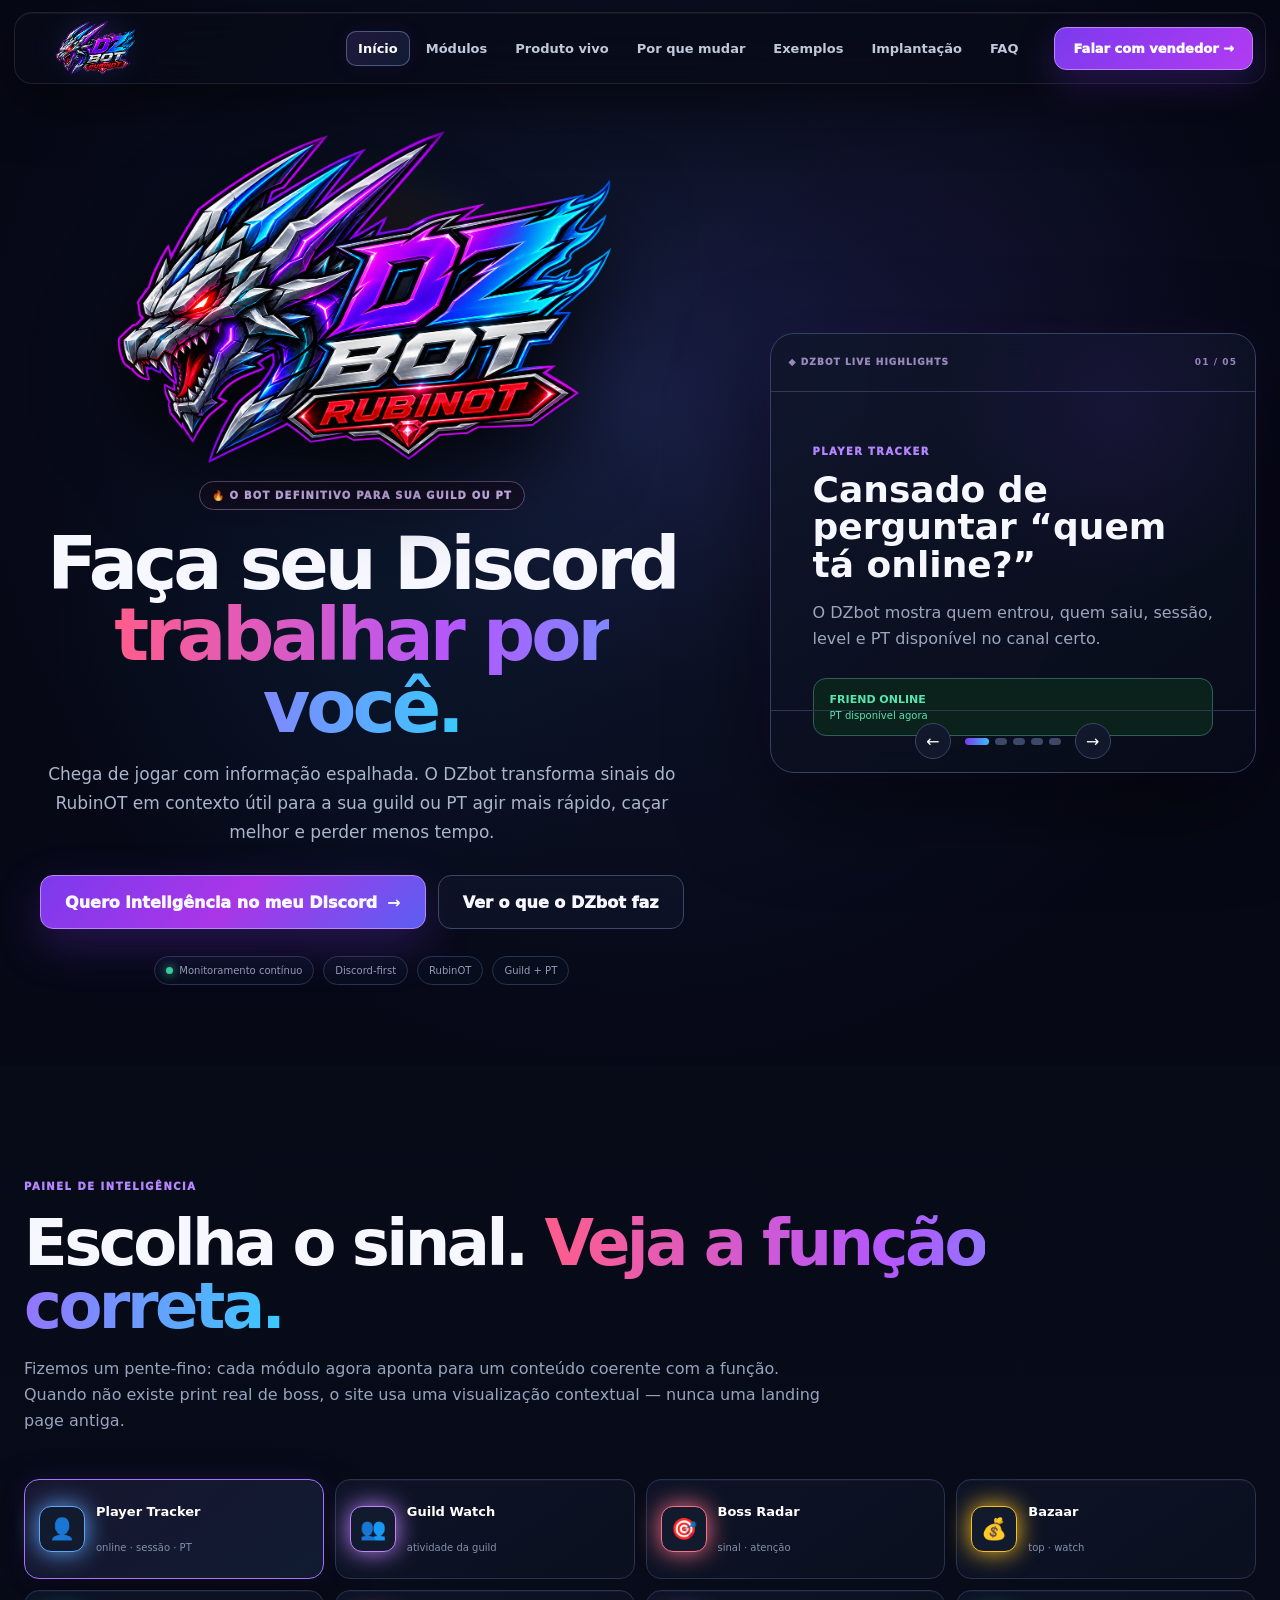
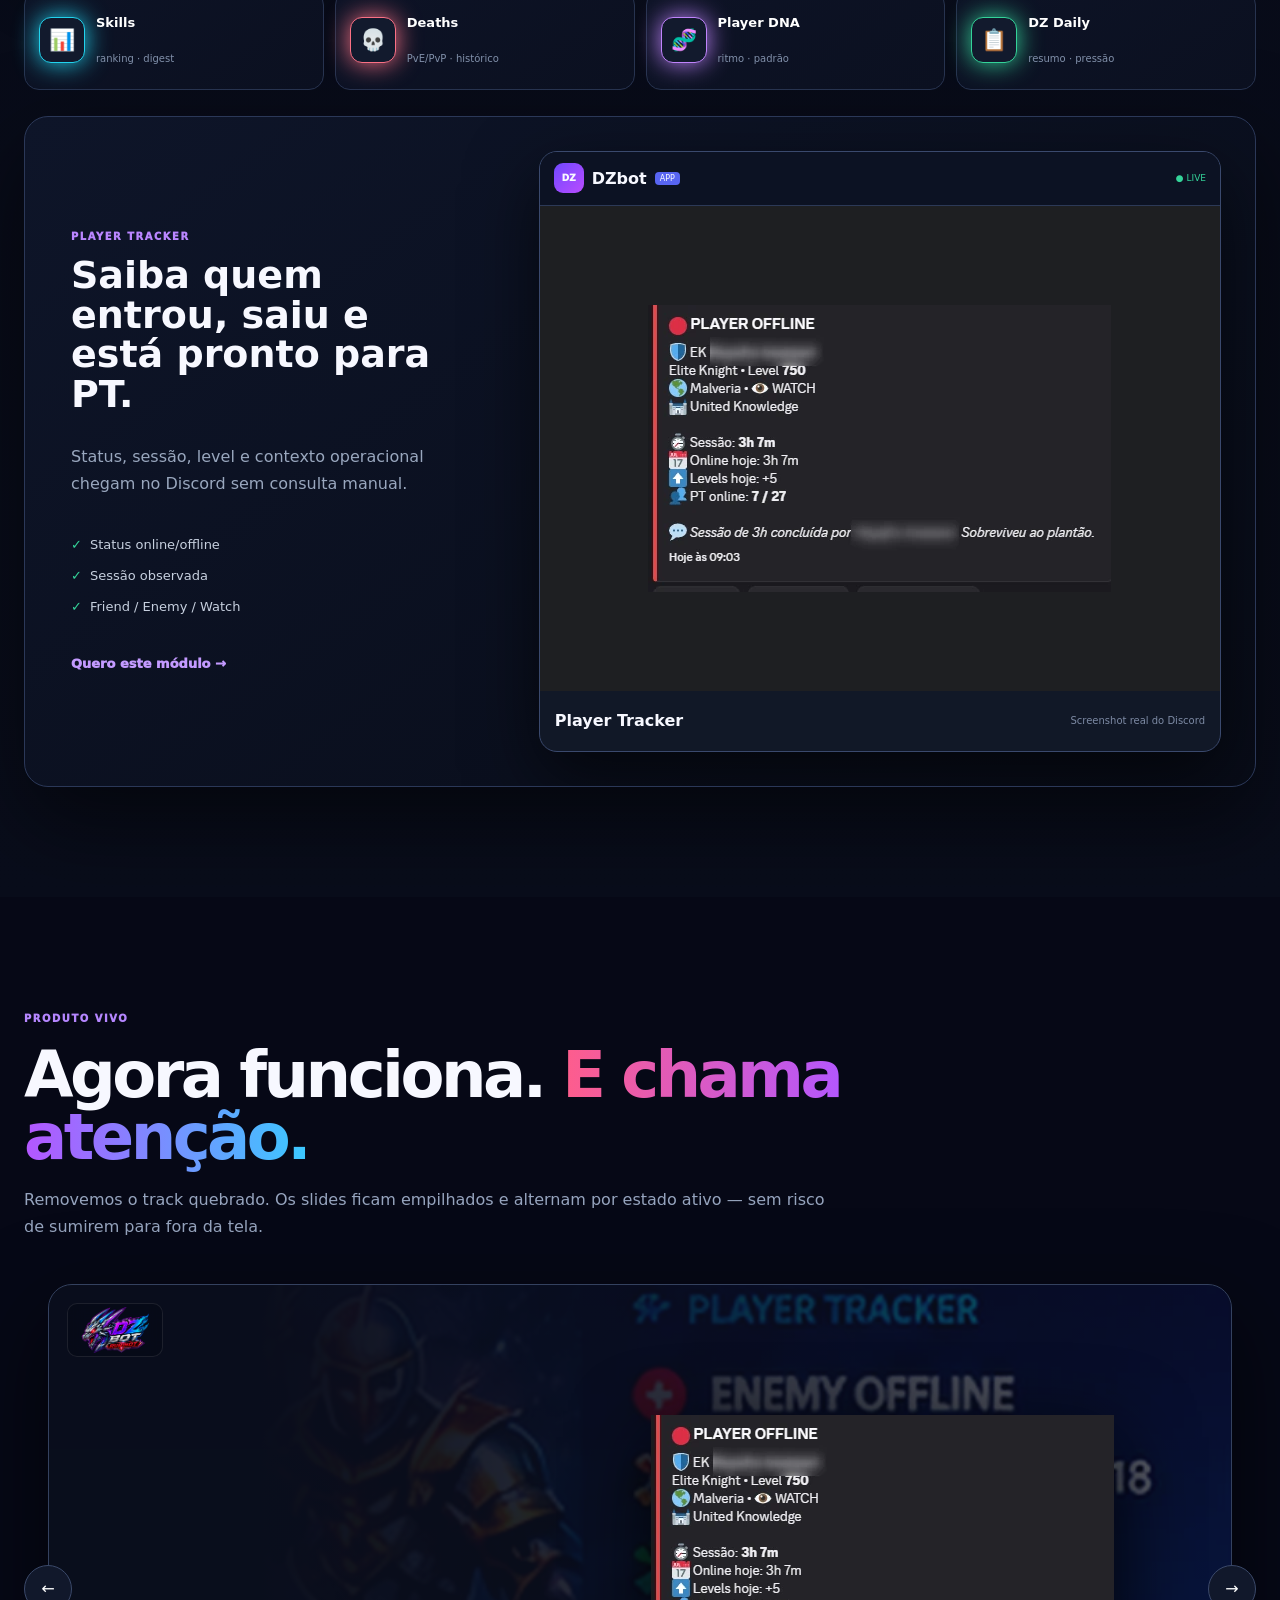
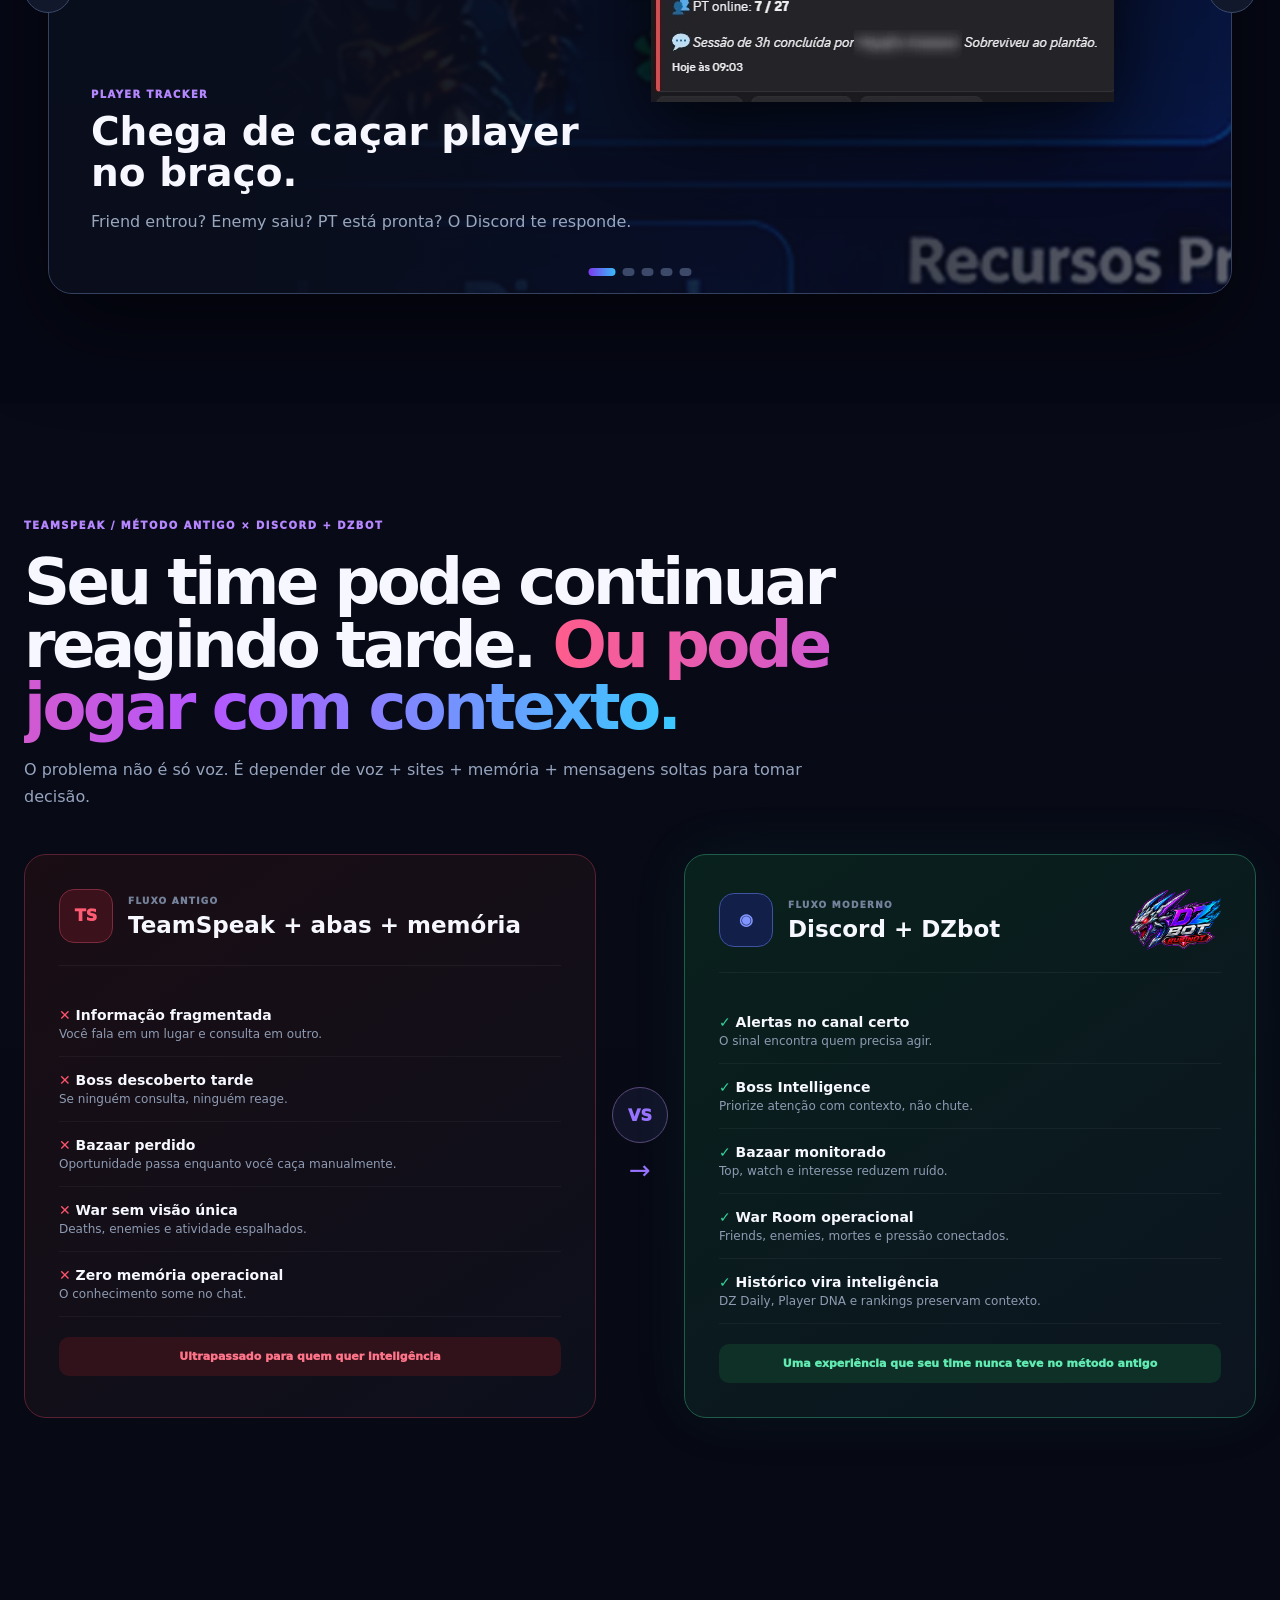
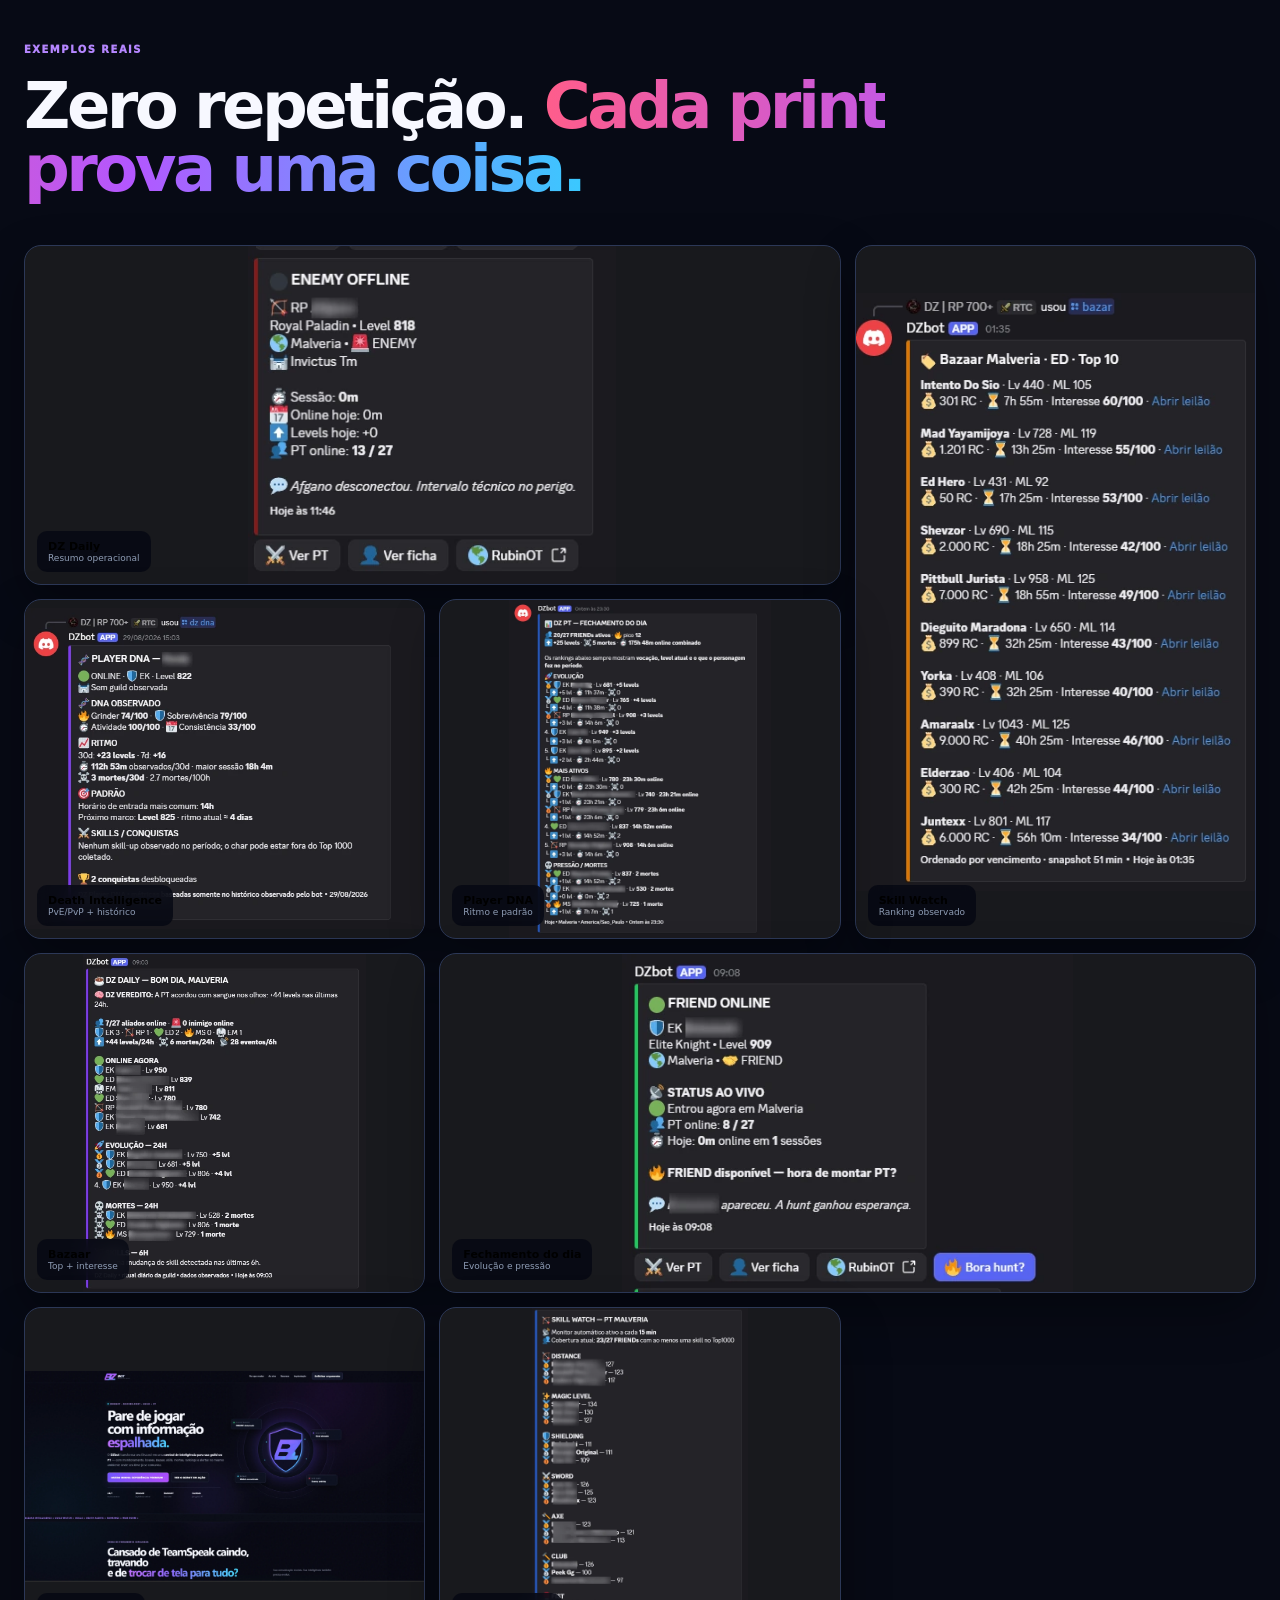
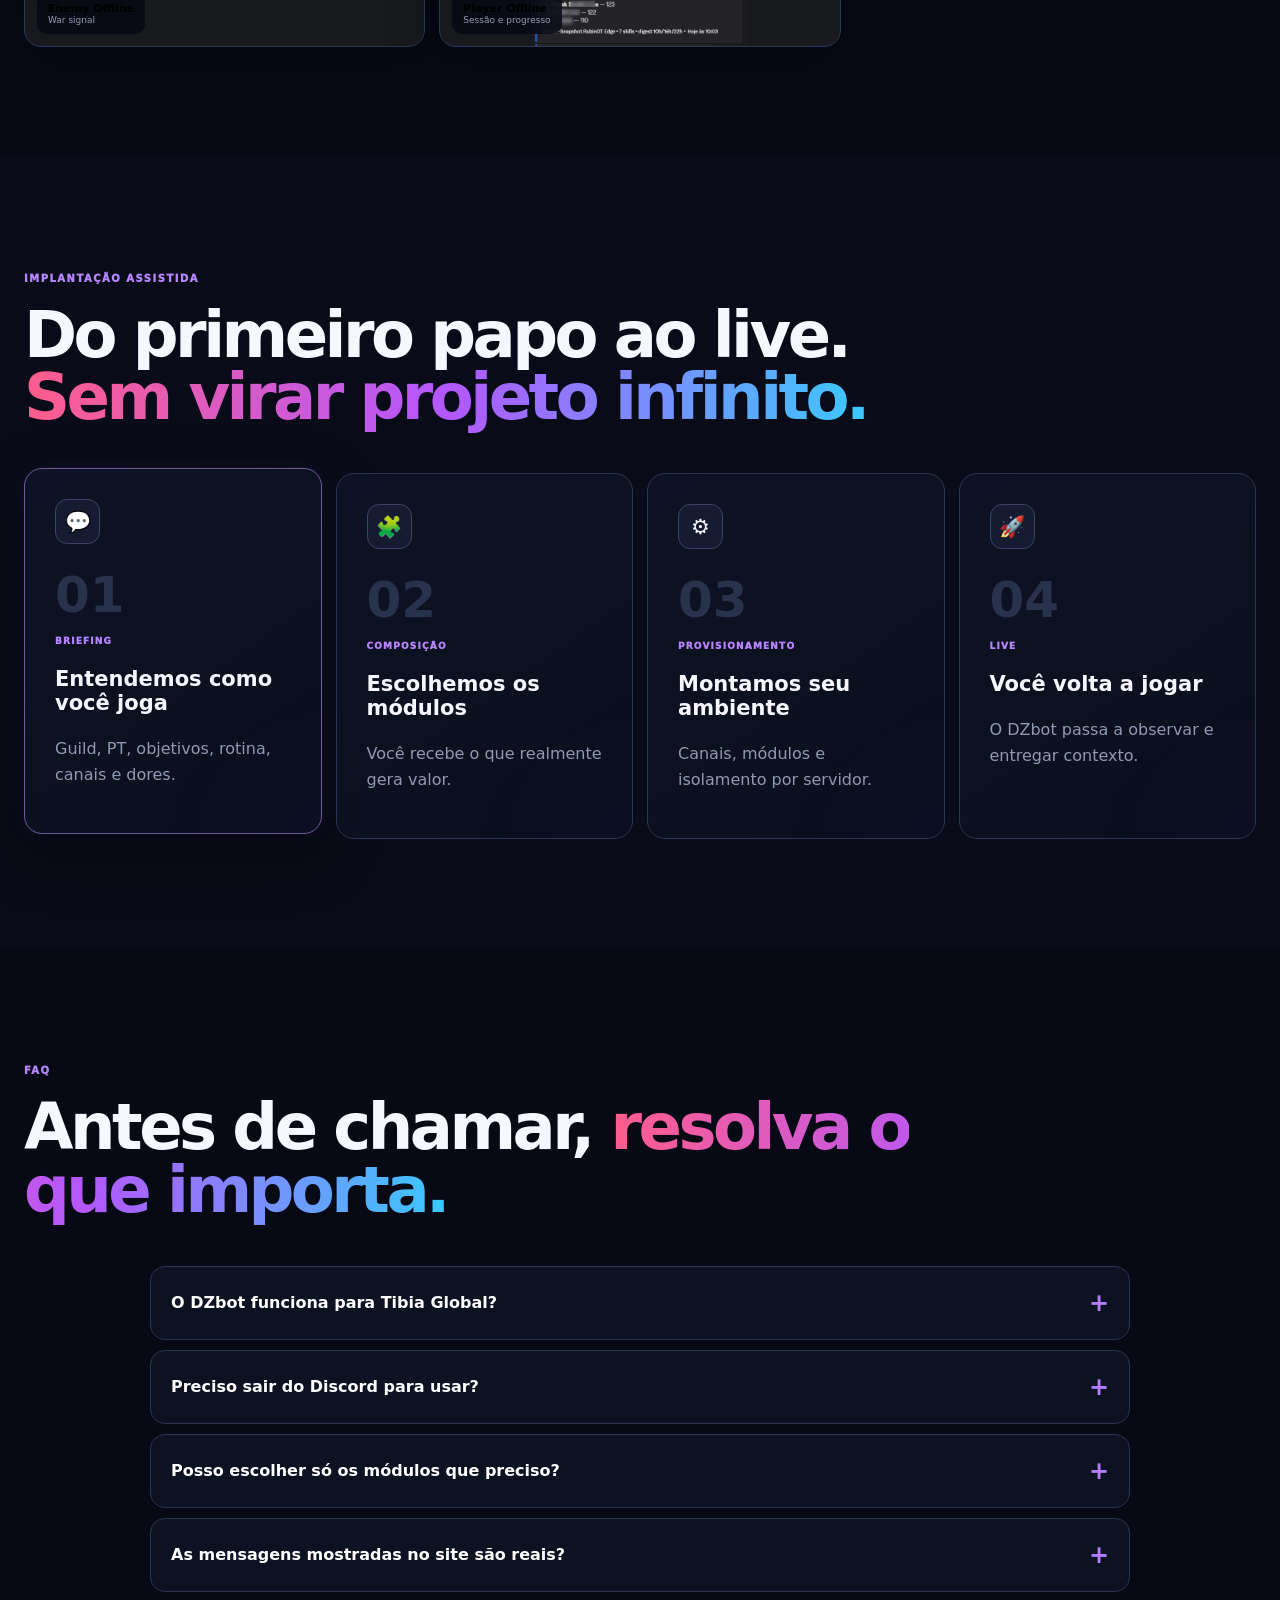
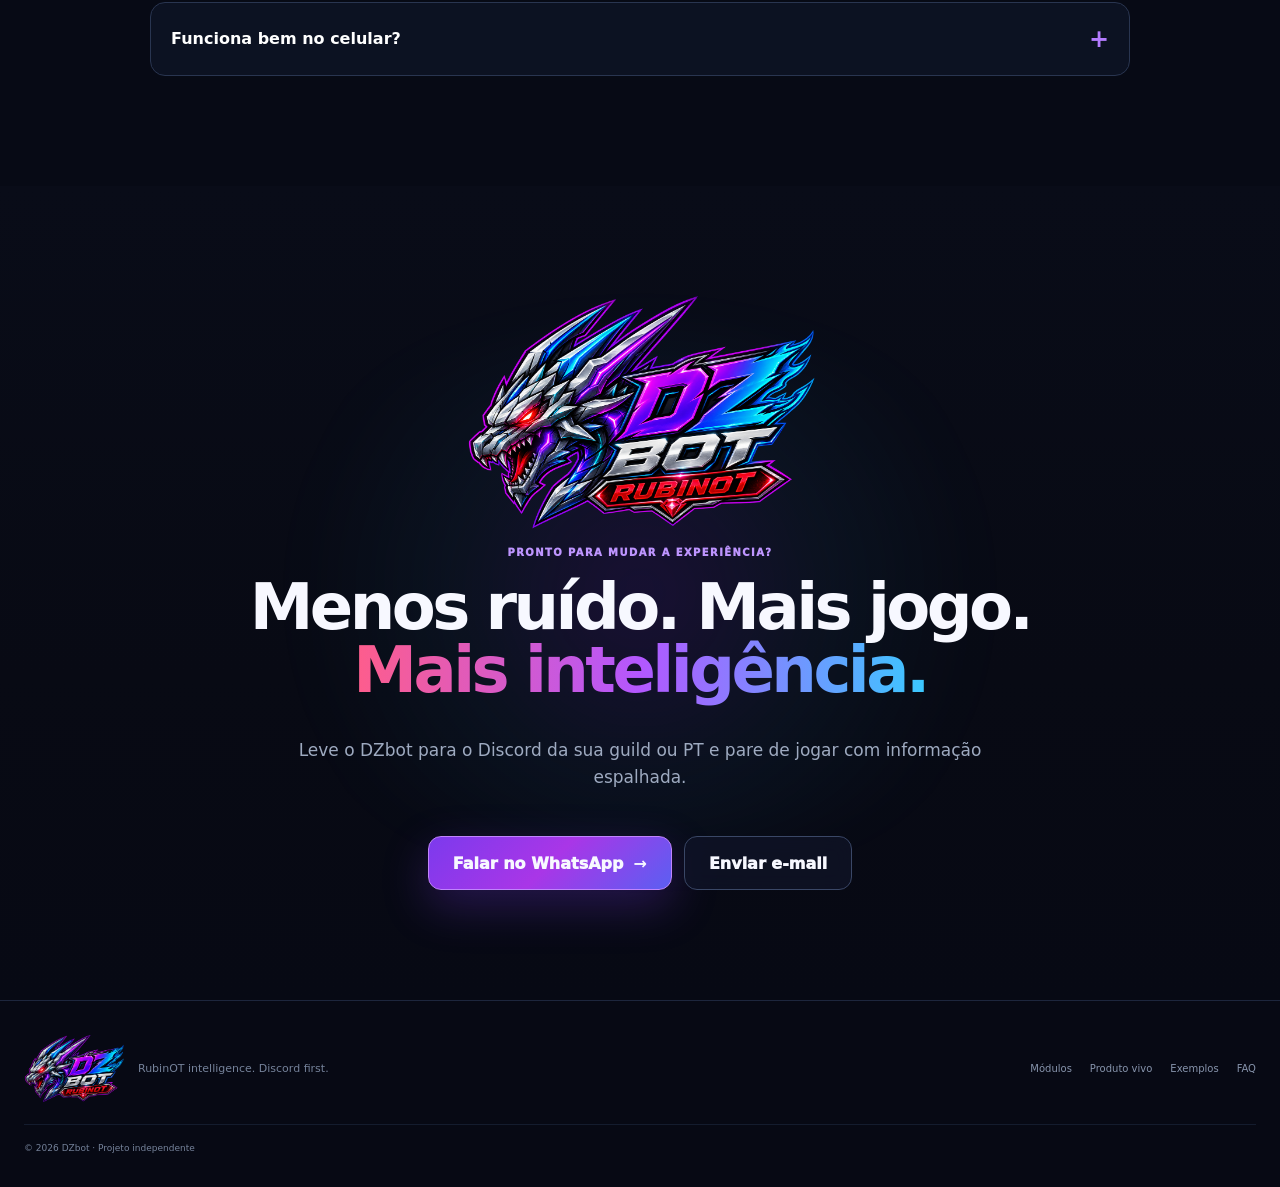
==== commit c6f35d59: "DZbot V12 Impact Revision" ====
--- a/index.html
+++ b/index.html
@@ -4,20 +4,21 @@
 <meta charset="utf-8">
 <meta name="viewport" content="width=device-width,initial-scale=1,viewport-fit=cover">
 <meta name="theme-color" content="#060816">
-<meta name="description" content="DZbot — inteligência para guilds e PTs no RubinOT, dentro do Discord.">
+<meta name="description" content="DZbot — inteligência operacional para guilds e PTs no RubinOT, direto no Discord.">
 <title>DZbot — RubinOT Intelligence</title>
 <link rel="icon" type="image/png" href="assets/favicon-v9.png">
 <link rel="stylesheet" href="styles.css">
 </head>
 <body>
 <div class="bg-grid"></div>
-<div class="ambient a1"></div><div class="ambient a2"></div>
-<div class="particles" id="particles"></div>
+<div class="ambient a1"></div>
+<div class="ambient a2"></div>
+<div class="particle-field" id="particleField"></div>
 <div class="scroll-progress" id="scrollProgress"></div>
 
 <header class="navbar" id="navbar">
-  <a href="#inicio" class="nav-brand" aria-label="DZbot">
-    <span class="brand-glow"></span>
+  <a href="#inicio" class="brand">
+    <span class="brand-halo"></span>
     <img src="assets/logo-dzbot-v9.png" alt="DZbot RubinOT">
   </a>
   <button class="nav-toggle" id="navToggle" aria-label="Abrir menu">☰</button>
@@ -28,45 +29,84 @@
     <a href="#comparativo">Por que mudar</a>
     <a href="#exemplos">Exemplos</a>
     <a href="#implantacao">Implantação</a>
+    <a href="#faq">FAQ</a>
   </nav>
   <a href="#" class="nav-cta js-whatsapp">Falar com vendedor <span>→</span></a>
 </header>
 
 <main>
 <section class="hero" id="inicio">
-  <div class="hero-energy"></div>
-  <div class="hero-card" id="heroCard">
-    <div class="hero-aura"></div>
-    <img src="assets/logo-dzbot-v9.png" alt="DZbot" class="hero-logo">
-  </div>
-  <div class="hero-copy">
-    <span class="hero-badge">🔥 O BOT DEFINITIVO PARA SUA GUILD OU PT</span>
-    <h1>Faça seu Discord <em>trabalhar por você.</em></h1>
-    <p>Player Tracker, Boss Intelligence, Bazaar, skills, mortes, rankings e sinais operacionais reunidos em uma experiência única para RubinOT.</p>
-    <div class="hero-actions">
-      <a href="#" class="btn btn-primary shimmer js-whatsapp">Adicionar inteligência ao Discord <b>→</b></a>
-      <a href="#modulos" class="btn btn-glass">Ver recursos</a>
+  <div class="hero-noise"></div>
+  <div class="hero-inner">
+    <div class="hero-left">
+      <div class="hero-logo-wrap" id="heroLogoWrap">
+        <div class="hero-aura"></div>
+        <img class="hero-logo" src="assets/logo-dzbot-v9.png" alt="DZbot">
+      </div>
+      <span class="hero-badge">🔥 O BOT DEFINITIVO PARA SUA GUILD OU PT</span>
+      <h1>Faça seu Discord <em>trabalhar por você.</em></h1>
+      <p>Chega de jogar com informação espalhada. O DZbot transforma sinais do RubinOT em contexto útil para a sua guild ou PT agir mais rápido, caçar melhor e perder menos tempo.</p>
+      <div class="hero-actions">
+        <a href="#" class="btn primary shimmer js-whatsapp">Quero inteligência no meu Discord <b>→</b></a>
+        <a href="#modulos" class="btn secondary">Ver o que o DZbot faz</a>
+      </div>
+      <div class="hero-proof">
+        <span><i></i>Monitoramento contínuo</span><span>Discord-first</span><span>RubinOT</span><span>Guild + PT</span>
+      </div>
     </div>
-    <div class="hero-proof">
-      <span><i></i>Monitoramento contínuo</span>
-      <span>Discord-first</span>
-      <span>RubinOT</span>
-      <span>Guild + PT</span>
-    </div>
+
+    <aside class="hero-rotator" id="heroRotator">
+      <div class="rotator-head"><span>◆ DZBOT LIVE HIGHLIGHTS</span><b id="heroRotatorCounter">01 / 05</b></div>
+      <div class="hero-slide active" data-hero-slide>
+        <small>PLAYER TRACKER</small>
+        <h3>Cansado de perguntar “quem tá online?”</h3>
+        <p>O DZbot mostra quem entrou, quem saiu, sessão, level e PT disponível no canal certo.</p>
+        <div class="hero-mini-stat"><b>FRIEND ONLINE</b><span>PT disponível agora</span></div>
+      </div>
+      <div class="hero-slide" data-hero-slide>
+        <small>BOSS INTELLIGENCE</small>
+        <h3>Chega de descobrir o boss tarde demais.</h3>
+        <p>Radar de atenção e contexto para você saber onde vale colocar os olhos antes da concorrência.</p>
+        <div class="hero-mini-stat gold"><b>BOSS SIGNAL</b><span>Janela de atenção ativa</span></div>
+      </div>
+      <div class="hero-slide" data-hero-slide>
+        <small>BAZAAR INTELLIGENCE</small>
+        <h3>Oportunidade não espera você abrir outra aba.</h3>
+        <p>Top, watch e interesse destacam chars que realmente merecem atenção.</p>
+        <div class="hero-mini-stat cyan"><b>BAZAAR WATCH</b><span>Top 10 atualizado</span></div>
+      </div>
+      <div class="hero-slide" data-hero-slide>
+        <small>PLAYER DNA</small>
+        <h3>Quer inteligência de verdade?</h3>
+        <p>Ritmo, consistência, evolução e histórico observado viram contexto para decisão.</p>
+        <div class="hero-mini-stat purple"><b>PLAYER DNA</b><span>Padrão identificado</span></div>
+      </div>
+      <div class="hero-slide" data-hero-slide>
+        <small>DZ DAILY</small>
+        <h3>Acorde sabendo o que aconteceu.</h3>
+        <p>Online, evolução, mortes e pressão resumidos automaticamente no Discord.</p>
+        <div class="hero-mini-stat green"><b>DAILY READY</b><span>Resumo operacional</span></div>
+      </div>
+      <div class="rotator-controls">
+        <button id="heroPrev">←</button>
+        <div id="heroDots"></div>
+        <button id="heroNext">→</button>
+      </div>
+    </aside>
   </div>
 </section>
 
 <section class="modules section" id="modulos">
   <div class="section-head">
     <span>PAINEL DE INTELIGÊNCIA</span>
-    <h2>Escolha o sinal. <em>Veja o DZbot agir.</em></h2>
-    <p>Os módulos abaixo são navegação real do produto: hover ou clique e o preview muda com uma mensagem verdadeira do bot.</p>
-  </div>
-
-  <div class="module-tabs" role="tablist">
+    <h2>Escolha o sinal. <em>Veja a função correta.</em></h2>
+    <p>Fizemos um pente-fino: cada módulo agora aponta para um conteúdo coerente com a função. Quando não existe print real de boss, o site usa uma visualização contextual — nunca uma landing page antiga.</p>
+  </div>
+
+  <div class="module-tabs">
     <button class="module-tab active" data-module="player"><i class="mi blue">👤</i><b>Player Tracker</b><small>online · sessão · PT</small></button>
-    <button class="module-tab" data-module="guild"><i class="mi violet">👥</i><b>Guild Watch</b><small>radar da guild</small></button>
-    <button class="module-tab" data-module="boss"><i class="mi red">🎯</i><b>Boss Radar</b><small>spawn · janela</small></button>
+    <button class="module-tab" data-module="guild"><i class="mi violet">👥</i><b>Guild Watch</b><small>atividade da guild</small></button>
+    <button class="module-tab" data-module="boss"><i class="mi red">🎯</i><b>Boss Radar</b><small>sinal · atenção</small></button>
     <button class="module-tab" data-module="bazaar"><i class="mi gold">💰</i><b>Bazaar</b><small>top · watch</small></button>
     <button class="module-tab" data-module="skills"><i class="mi cyan">📊</i><b>Skills</b><small>ranking · digest</small></button>
     <button class="module-tab" data-module="death"><i class="mi pink">💀</i><b>Deaths</b><small>PvE/PvP · histórico</small></button>
@@ -75,17 +115,29 @@
   </div>
 
   <div class="module-stage">
-    <div class="module-copy" id="moduleCopy">
+    <div class="module-copy">
       <span id="moduleTag">PLAYER TRACKER</span>
       <h3 id="moduleTitle">Saiba quem entrou, saiu e está pronto para PT.</h3>
       <p id="moduleText">Status, sessão, level e contexto operacional chegam no Discord sem consulta manual.</p>
       <ul id="modulePoints"><li>Status online/offline</li><li>Sessão observada</li><li>Friend / Enemy / Watch</li></ul>
-      <a class="inline-cta js-whatsapp" href="#">Quero este módulo →</a>
+      <a href="#" class="inline-cta js-whatsapp">Quero este módulo →</a>
     </div>
-    <div class="discord-frame" id="discordFrame">
-      <div class="discord-header"><span class="discord-logo">DZ</span><b>DZbot</b><i>APP</i><em>● LIVE</em></div>
-      <div class="discord-screen"><img id="moduleImage" src="assets/screens/friend-online.webp" alt="Preview real DZbot"></div>
-      <div class="discord-footer"><b id="moduleCaption">Player Tracker</b><span>Screenshot real do Discord</span></div>
+
+    <div class="preview-shell" id="previewShell">
+      <div class="preview-head"><span class="dz-chip">DZ</span><b>DZbot</b><i>APP</i><em>● LIVE</em></div>
+      <div class="preview-body">
+        <img id="moduleImage" src="assets/screens/friend-online.webp" alt="Preview real DZbot">
+        <div class="boss-context hidden" id="bossContext">
+          <img src="assets/art/boss.webp" alt="Boss Intelligence">
+          <div>
+            <small>BOSS INTELLIGENCE</small>
+            <h4>Radar de atenção</h4>
+            <p>Boss estratégico em observação</p>
+            <span>CRITICAL WINDOW</span>
+          </div>
+        </div>
+      </div>
+      <div class="preview-foot"><b id="moduleCaption">Player Tracker</b><span id="moduleSource">Screenshot real do Discord</span></div>
     </div>
   </div>
 </section>
@@ -93,87 +145,85 @@
 <section class="live section" id="produto-vivo">
   <div class="section-head">
     <span>PRODUTO VIVO</span>
-    <h2>Se o produto é vivo, <em>a vitrine também precisa ser.</em></h2>
-    <p>Carrossel automático com mensagens reais do DZbot, branding da marca e arte de contexto. Passe o mouse para pausar; no celular, deslize.</p>
-  </div>
-  <div class="carousel-shell">
-    <button class="carousel-arrow prev" id="livePrev">←</button>
-    <div class="carousel-viewport">
-      <div class="carousel-track" id="liveTrack">
-        <article class="live-card">
-          <div class="card-brand"><img src="assets/logo-dzbot-v9.png"></div>
-          <div class="card-art art-knight"></div>
-          <div class="card-shot"><img src="assets/screens/friend-online.webp"></div>
-          <div class="card-copy"><span>PLAYER TRACKER</span><h3>A PT sabe quando é hora de chamar.</h3><p>Entrada, sessão, level e disponibilidade com leitura instantânea.</p></div>
-        </article>
-        <article class="live-card">
-          <div class="card-brand"><img src="assets/logo-dzbot-v9.png"></div>
-          <div class="card-art art-boss"></div>
-          <div class="card-shot"><img src="assets/screens/enemy-offline.webp"></div>
-          <div class="card-copy"><span>WAR / BOSS SIGNAL</span><h3>O canal certo recebe o sinal certo.</h3><p>Menos consulta manual e mais decisão coordenada.</p></div>
-        </article>
-        <article class="live-card">
-          <div class="card-brand"><img src="assets/logo-dzbot-v9.png"></div>
-          <div class="card-art art-bazaar"></div>
-          <div class="card-shot"><img src="assets/screens/bazaar.webp"></div>
-          <div class="card-copy"><span>BAZAAR INTELLIGENCE</span><h3>Oportunidade não espera.</h3><p>Top, watch, interesse e acesso rápido ao leilão.</p></div>
-        </article>
-        <article class="live-card">
-          <div class="card-brand"><img src="assets/logo-dzbot-v9.png"></div>
-          <div class="card-art art-death"></div>
-          <div class="card-shot"><img src="assets/screens/death.webp"></div>
-          <div class="card-copy"><span>DEATH INTELLIGENCE</span><h3>Uma morte passa a ter contexto.</h3><p>PvE/PvP, responsável e histórico observado.</p></div>
-        </article>
-        <article class="live-card">
-          <div class="card-brand"><img src="assets/logo-dzbot-v9.png"></div>
-          <div class="card-art art-mage"></div>
-          <div class="card-shot"><img src="assets/screens/skills.webp"></div>
-          <div class="card-copy"><span>SKILL WATCH</span><h3>Progressão que você realmente enxerga.</h3><p>Top skills e mudanças observadas em um só lugar.</p></div>
-        </article>
-      </div>
-    </div>
-    <button class="carousel-arrow next" id="liveNext">→</button>
-    <div class="carousel-dots" id="liveDots"></div>
+    <h2>Agora funciona. <em>E chama atenção.</em></h2>
+    <p>Removemos o track quebrado. Os slides ficam empilhados e alternam por estado ativo — sem risco de sumirem para fora da tela.</p>
+  </div>
+
+  <div class="showcase" id="showcase">
+    <button class="showcase-arrow left" id="showPrev">←</button>
+
+    <article class="show-slide active" data-show-slide>
+      <div class="show-art art-player"></div>
+      <div class="show-brand"><img src="assets/logo-dzbot-v9.png"></div>
+      <div class="show-copy"><small>PLAYER TRACKER</small><h3>Chega de caçar player no braço.</h3><p>Friend entrou? Enemy saiu? PT está pronta? O Discord te responde.</p></div>
+      <div class="show-shot"><img src="assets/screens/friend-online.webp"></div>
+    </article>
+
+    <article class="show-slide" data-show-slide>
+      <div class="show-art art-boss"></div>
+      <div class="show-brand"><img src="assets/logo-dzbot-v9.png"></div>
+      <div class="show-copy"><small>BOSS INTELLIGENCE</small><h3>Fique de olho antes de todo mundo.</h3><p>Radar e contexto para priorizar bosses relevantes — sem fingir certeza.</p></div>
+      <div class="show-shot art-only"><img src="assets/art/boss.webp"></div>
+    </article>
+
+    <article class="show-slide" data-show-slide>
+      <div class="show-art art-bazaar"></div>
+      <div class="show-brand"><img src="assets/logo-dzbot-v9.png"></div>
+      <div class="show-copy"><small>BAZAAR INTELLIGENCE</small><h3>Oportunidade não espera.</h3><p>Top por vocação, watch e interesse na mesma experiência.</p></div>
+      <div class="show-shot"><img src="assets/screens/bazaar.webp"></div>
+    </article>
+
+    <article class="show-slide" data-show-slide>
+      <div class="show-art art-death"></div>
+      <div class="show-brand"><img src="assets/logo-dzbot-v9.png"></div>
+      <div class="show-copy"><small>DEATH INTELLIGENCE</small><h3>A morte agora conta uma história.</h3><p>PvE/PvP, responsável e histórico recente do personagem.</p></div>
+      <div class="show-shot"><img src="assets/screens/death.webp"></div>
+    </article>
+
+    <article class="show-slide" data-show-slide>
+      <div class="show-art art-mage"></div>
+      <div class="show-brand"><img src="assets/logo-dzbot-v9.png"></div>
+      <div class="show-copy"><small>DZ DAILY</small><h3>Seu Discord fecha o dia por você.</h3><p>Online, evolução, mortes e pressão condensados automaticamente.</p></div>
+      <div class="show-shot"><img src="assets/screens/daily.webp"></div>
+    </article>
+
+    <button class="showcase-arrow right" id="showNext">→</button>
+    <div class="show-dots" id="showDots"></div>
   </div>
 </section>
 
 <section class="comparison section" id="comparativo">
   <div class="section-head">
-    <span>ANTES × DEPOIS</span>
-    <h2>Seu fluxo antigo ficou para trás. <em>O Discord pode muito mais.</em></h2>
-    <p>Não é sobre demonizar uma ferramenta. É sobre parar de operar como se voz, dados e inteligência precisassem continuar separados.</p>
+    <span>TEAMSPEAK / MÉTODO ANTIGO × DISCORD + DZBOT</span>
+    <h2>Seu time pode continuar reagindo tarde. <em>Ou pode jogar com contexto.</em></h2>
+    <p>O problema não é só voz. É depender de voz + sites + memória + mensagens soltas para tomar decisão.</p>
   </div>
 
   <div class="comparison-grid">
     <article class="compare-card legacy">
-      <div class="compare-brand">
-        <div class="ts-badge">TS</div>
-        <div><small>MÉTODO ANTIGO</small><h3>TeamSpeak + consultas manuais</h3></div>
-      </div>
+      <div class="compare-brand"><div class="legacy-icon">TS</div><div><small>FLUXO ANTIGO</small><h3>TeamSpeak + abas + memória</h3></div></div>
       <ul>
-        <li><b>Informação fragmentada</b><span>Voz em um lugar, sites em outro, contexto perdido.</span></li>
-        <li><b>Bosses dependem de memória</b><span>Se ninguém consulta e avisa, sua PT reage tarde.</span></li>
-        <li><b>Bazaar exige caça manual</b><span>Oportunidades passam enquanto você está jogando.</span></li>
-        <li><b>War sem contexto consolidado</b><span>Friends, enemies, mortes e atividade ficam espalhados.</span></li>
+        <li><b>Informação fragmentada</b><span>Você fala em um lugar e consulta em outro.</span></li>
+        <li><b>Boss descoberto tarde</b><span>Se ninguém consulta, ninguém reage.</span></li>
+        <li><b>Bazaar perdido</b><span>Oportunidade passa enquanto você caça manualmente.</span></li>
+        <li><b>War sem visão única</b><span>Deaths, enemies e atividade espalhados.</span></li>
+        <li><b>Zero memória operacional</b><span>O conhecimento some no chat.</span></li>
       </ul>
-      <div class="compare-verdict bad">Fluxo fragmentado e reativo</div>
-    </article>
-
-    <div class="vs-core"><span>VS</span><i>→</i></div>
+      <div class="verdict bad">Ultrapassado para quem quer inteligência</div>
+    </article>
+
+    <div class="versus"><span>VS</span><i>→</i></div>
 
     <article class="compare-card modern">
-      <div class="compare-brand">
-        <div class="discord-badge">◉</div>
-        <div><small>EXPERIÊNCIA MODERNA</small><h3>Discord + DZbot</h3></div>
-        <img src="assets/logo-dzbot-v9.png" alt="DZbot">
-      </div>
+      <div class="compare-brand"><div class="discord-icon">◉</div><div><small>FLUXO MODERNO</small><h3>Discord + DZbot</h3></div><img src="assets/logo-dzbot-v9.png"></div>
       <ul>
-        <li><b>Alertas em tempo real</b><span>O sinal aparece no canal certo, para a pessoa certa.</span></li>
-        <li><b>Boss Intelligence</b><span>Radar e contexto ajudam a priorizar atenção.</span></li>
-        <li><b>Bazaar monitorado</b><span>Top, watch e interesse reduzem ruído e trabalho manual.</span></li>
-        <li><b>War, mortes e evolução integradas</b><span>O histórico vira inteligência operacional.</span></li>
+        <li><b>Alertas no canal certo</b><span>O sinal encontra quem precisa agir.</span></li>
+        <li><b>Boss Intelligence</b><span>Priorize atenção com contexto, não chute.</span></li>
+        <li><b>Bazaar monitorado</b><span>Top, watch e interesse reduzem ruído.</span></li>
+        <li><b>War Room operacional</b><span>Friends, enemies, mortes e pressão conectados.</span></li>
+        <li><b>Histórico vira inteligência</b><span>DZ Daily, Player DNA e rankings preservam contexto.</span></li>
       </ul>
-      <div class="compare-verdict good">Uma experiência que muda como a guild joga</div>
+      <div class="verdict good">Uma experiência que seu time nunca teve no método antigo</div>
     </article>
   </div>
 </section>
@@ -181,29 +231,44 @@
 <section class="examples section" id="exemplos">
   <div class="section-head">
     <span>EXEMPLOS REAIS</span>
-    <h2>Não conte. <em>Mostre.</em></h2>
-    <p>Prints reais do bot no Discord, cada um mostrando um caso de uso diferente.</p>
+    <h2>Zero repetição. <em>Cada print prova uma coisa.</em></h2>
   </div>
   <div class="example-grid">
-    <button class="example-card wide" data-lightbox="assets/screens/daily.webp"><img src="assets/screens/daily.webp"><div><b>DZ Daily</b><span>Resumo operacional</span></div></button>
-    <button class="example-card tall" data-lightbox="assets/screens/skills.webp"><img src="assets/screens/skills.webp"><div><b>Skill Watch</b><span>Ranking observado</span></div></button>
+    <button class="example-card ex-wide" data-lightbox="assets/screens/daily.webp"><img src="assets/screens/daily.webp"><div><b>DZ Daily</b><span>Resumo operacional</span></div></button>
+    <button class="example-card ex-tall" data-lightbox="assets/screens/skills.webp"><img src="assets/screens/skills.webp"><div><b>Skill Watch</b><span>Ranking observado</span></div></button>
     <button class="example-card" data-lightbox="assets/screens/death.webp"><img src="assets/screens/death.webp"><div><b>Death Intelligence</b><span>PvE/PvP + histórico</span></div></button>
     <button class="example-card" data-lightbox="assets/screens/dna.webp"><img src="assets/screens/dna.webp"><div><b>Player DNA</b><span>Ritmo e padrão</span></div></button>
     <button class="example-card" data-lightbox="assets/screens/bazaar.webp"><img src="assets/screens/bazaar.webp"><div><b>Bazaar</b><span>Top + interesse</span></div></button>
-    <button class="example-card wide" data-lightbox="assets/screens/closing.webp"><img src="assets/screens/closing.webp"><div><b>Fechamento do dia</b><span>Evolução e pressão</span></div></button>
+    <button class="example-card ex-wide" data-lightbox="assets/screens/closing.webp"><img src="assets/screens/closing.webp"><div><b>Fechamento do dia</b><span>Evolução e pressão</span></div></button>
+    <button class="example-card" data-lightbox="assets/screens/enemy-offline.webp"><img src="assets/screens/enemy-offline.webp"><div><b>Enemy Offline</b><span>War signal</span></div></button>
+    <button class="example-card" data-lightbox="assets/screens/player-offline.webp"><img src="assets/screens/player-offline.webp"><div><b>Player Offline</b><span>Sessão e progresso</span></div></button>
   </div>
 </section>
 
 <section class="deployment section" id="implantacao">
   <div class="section-head">
     <span>IMPLANTAÇÃO ASSISTIDA</span>
-    <h2>Do briefing ao live. <em>Sem virar um projeto infinito.</em></h2>
+    <h2>Do primeiro papo ao live. <em>Sem virar projeto infinito.</em></h2>
   </div>
   <div class="step-grid">
-    <article class="step-card active-step"><i>💬</i><b>01</b><span>BRIEFING</span><h3>Entendemos sua operação</h3><p>Guild, PT, objetivos, rotina e canais importantes.</p></article>
-    <article class="step-card"><i>🧩</i><b>02</b><span>COMPOSIÇÃO</span><h3>Montamos os módulos</h3><p>Você recebe o que faz sentido para seu servidor.</p></article>
-    <article class="step-card"><i>⚙️</i><b>03</b><span>PROVISIONAMENTO</span><h3>Configuramos o ambiente</h3><p>Canais, módulos e isolamento por guild.</p></article>
-    <article class="step-card"><i>🚀</i><b>04</b><span>LIVE</span><h3>Você volta a jogar</h3><p>O DZbot passa a acompanhar e entregar os sinais.</p></article>
+    <article class="step-card active-step"><i>💬</i><b>01</b><span>BRIEFING</span><h3>Entendemos como você joga</h3><p>Guild, PT, objetivos, rotina, canais e dores.</p></article>
+    <article class="step-card"><i>🧩</i><b>02</b><span>COMPOSIÇÃO</span><h3>Escolhemos os módulos</h3><p>Você recebe o que realmente gera valor.</p></article>
+    <article class="step-card"><i>⚙️</i><b>03</b><span>PROVISIONAMENTO</span><h3>Montamos seu ambiente</h3><p>Canais, módulos e isolamento por servidor.</p></article>
+    <article class="step-card"><i>🚀</i><b>04</b><span>LIVE</span><h3>Você volta a jogar</h3><p>O DZbot passa a observar e entregar contexto.</p></article>
+  </div>
+</section>
+
+<section class="faq section" id="faq">
+  <div class="section-head">
+    <span>FAQ</span>
+    <h2>Antes de chamar, <em>resolva o que importa.</em></h2>
+  </div>
+  <div class="faq-list">
+    <div class="faq-item"><button class="faq-q"><span>O DZbot funciona para Tibia Global?</span><b>+</b></button><div class="faq-a"><p>O produto atual é posicionado e configurado para RubinOT.</p></div></div>
+    <div class="faq-item"><button class="faq-q"><span>Preciso sair do Discord para usar?</span><b>+</b></button><div class="faq-a"><p>Não para o fluxo principal. Alertas, resumos e comandos ficam no Discord; links externos aparecem quando agregam valor, como abrir um leilão.</p></div></div>
+    <div class="faq-item"><button class="faq-q"><span>Posso escolher só os módulos que preciso?</span><b>+</b></button><div class="faq-a"><p>Sim. A implantação é composta conforme a realidade da guild ou PT.</p></div></div>
+    <div class="faq-item"><button class="faq-q"><span>As mensagens mostradas no site são reais?</span><b>+</b></button><div class="faq-a"><p>Sim. A galeria usa screenshots reais fornecidos do DZbot em operação, com dados sensíveis ocultados.</p></div></div>
+    <div class="faq-item"><button class="faq-q"><span>Funciona bem no celular?</span><b>+</b></button><div class="faq-a"><p>Sim. Tabs viram navegação horizontal por toque, carrosséis usam swipe e os efeitos pesados são reduzidos.</p></div></div>
   </div>
 </section>
 
@@ -212,24 +277,18 @@
   <img src="assets/logo-dzbot-v9.png" alt="DZbot" class="closing-logo">
   <span>PRONTO PARA MUDAR A EXPERIÊNCIA?</span>
   <h2>Menos ruído. Mais jogo.<br><em>Mais inteligência.</em></h2>
-  <p>Leve o DZbot para o Discord da sua guild ou PT e transforme informação espalhada em contexto acionável.</p>
-  <div class="closing-actions">
-    <a href="#" class="btn btn-primary shimmer js-whatsapp">Falar no WhatsApp <b>→</b></a>
-    <a href="#" class="btn btn-glass js-email">Enviar e-mail</a>
-  </div>
+  <p>Leve o DZbot para o Discord da sua guild ou PT e pare de jogar com informação espalhada.</p>
+  <div class="closing-actions"><a href="#" class="btn primary shimmer js-whatsapp">Falar no WhatsApp <b>→</b></a><a href="#" class="btn secondary js-email">Enviar e-mail</a></div>
 </section>
 </main>
 
 <footer>
-  <div class="footer-main">
-    <img src="assets/logo-dzbot-v9.png" alt="DZbot">
-    <p>RubinOT intelligence. Discord first.</p>
-  </div>
-  <nav><a href="#modulos">Módulos</a><a href="#produto-vivo">Produto vivo</a><a href="#comparativo">Por que mudar</a><a href="#exemplos">Exemplos</a></nav>
+  <div class="footer-brand"><img src="assets/logo-dzbot-v9.png"><p>RubinOT intelligence. Discord first.</p></div>
+  <nav><a href="#modulos">Módulos</a><a href="#produto-vivo">Produto vivo</a><a href="#exemplos">Exemplos</a><a href="#faq">FAQ</a></nav>
   <small>© 2026 DZbot · Projeto independente</small>
 </footer>
 
-<div class="lightbox" id="lightbox" aria-hidden="true"><button id="lightboxClose">×</button><img id="lightboxImage" alt="Screenshot DZbot"></div>
+<div class="lightbox" id="lightbox"><button id="lightboxClose">×</button><img id="lightboxImage"></div>
 <script src="config.js"></script>
 <script src="script.js"></script>
 </body>
--- a/styles.css
+++ b/styles.css
@@ -1,16 +1,18 @@
 
-:root{--bg:#060816;--panel:#0b1020;--panel2:#11182b;--line:#273452;--text:#f6f8ff;--muted:#98a7c4;--violet:#7c3aed;--purple:#a855f7;--cyan:#38bdf8;--blue:#3b82f6;--pink:#ff4f87;--red:#ff4d67;--green:#34d399;--gold:#f59e0b;--max:1280px}
-*{box-sizing:border-box}html{scroll-behavior:smooth;scroll-padding-top:92px}body{margin:0;background:var(--bg);color:var(--text);font-family:Inter,ui-sans-serif,system-ui,-apple-system,BlinkMacSystemFont,"Segoe UI",sans-serif;overflow-x:hidden}a{color:inherit;text-decoration:none}button{font:inherit}.bg-grid{position:fixed;inset:0;pointer-events:none;z-index:-4;opacity:.16;background-image:linear-gradient(#7280a01b 1px,transparent 1px),linear-gradient(90deg,#7280a01b 1px,transparent 1px);background-size:52px 52px;mask-image:radial-gradient(circle at 50% 30%,#000 0,transparent 76%)}.ambient{position:fixed;width:650px;height:650px;border-radius:50%;filter:blur(140px);pointer-events:none;z-index:-3;opacity:.18}.a1{background:#6d28d9;right:-220px;top:-170px}.a2{background:#0ea5e9;left:-240px;top:48%}.particles{position:fixed;inset:0;pointer-events:none;z-index:-2}.particles i{position:absolute;width:2px;height:2px;border-radius:50%;background:#8f7bff;box-shadow:0 0 12px currentColor;opacity:.18;animation:particle 16s linear infinite}@keyframes particle{to{transform:translate3d(80px,-130px,0)}}.scroll-progress{position:fixed;z-index:1200;top:0;left:0;height:3px;width:0;background:linear-gradient(90deg,#7c3aed,#a855f7,#38bdf8);box-shadow:0 0 14px #7c3aed,0 0 28px #38bdf866}
-.navbar{position:fixed;z-index:1000;top:12px;left:50%;transform:translateX(-50%);width:min(calc(100% - 28px),1360px);height:72px;display:flex;align-items:center;gap:24px;padding:8px 12px 8px 18px;border:1px solid rgba(255,255,255,.1);border-radius:18px;background:rgba(7,10,23,.72);backdrop-filter:blur(18px) saturate(1.2);box-shadow:0 18px 55px #0008,inset 0 1px #ffffff0c;transition:.25s}.navbar.scrolled{top:7px;background:rgba(7,10,23,.92);border-color:#4b4f78}.nav-brand{position:relative;width:125px;height:56px;display:grid;place-items:center}.nav-brand img{position:relative;z-index:2;max-width:118px;max-height:54px;object-fit:contain;transition:.25s}.brand-glow{position:absolute;width:100px;height:42px;border-radius:50%;background:radial-gradient(circle,#7c3aed55,#38bdf81c 45%,transparent 70%);filter:blur(15px)}.nav-brand:hover img{transform:scale(1.05);filter:drop-shadow(0 0 14px #38bdf855)}.navbar nav{display:flex;gap:4px;margin-left:auto}.navbar nav a{padding:10px 12px;border-radius:10px;font-size:13px;font-weight:800;color:#b9c4d9;transition:.2s}.navbar nav a:hover,.navbar nav a.active{color:white;background:linear-gradient(135deg,#221b3c,#101b32);box-shadow:inset 0 0 0 1px #46547a,0 0 20px #7c3aed14}.nav-cta{padding:13px 18px;border-radius:12px;background:linear-gradient(135deg,#7c3aed,#a855f7);border:1px solid #c084fc;color:white;font-size:13px;font-weight:950;box-shadow:0 14px 38px #7c3aed38;transition:.22s}.nav-cta:hover{transform:translateY(-2px);box-shadow:0 18px 50px #7c3aed55}.nav-toggle{display:none;background:none;border:0;color:white;font-size:24px}
-.hero{position:relative;min-height:100svh;padding:120px 24px 88px;display:flex;flex-direction:column;align-items:center;justify-content:center;text-align:center;overflow:hidden;background:radial-gradient(circle at 50% 35%,#161d3d 0,#0b1023 32%,#060816 70%)}.hero-energy{position:absolute;width:900px;height:700px;border-radius:50%;background:radial-gradient(circle,#7c3aed20,#f59e0b0c 34%,#38bdf80b 48%,transparent 70%);filter:blur(12px);animation:energyPulse 4s ease-in-out infinite}@keyframes energyPulse{50%{transform:scale(1.08);opacity:.7}}.hero-card{position:relative;width:min(540px,84vw);height:min(390px,61vw);display:grid;place-items:center;perspective:1100px;will-change:transform;animation:heroFloat 5s ease-in-out infinite}@keyframes heroFloat{0%,100%{transform:translateY(0) scale(1)}50%{transform:translateY(-12px) scale(1.018)}}.hero-aura{position:absolute;width:78%;height:66%;border-radius:50%;background:radial-gradient(circle,#7c3aed66,#f59e0b21 38%,#38bdf812 54%,transparent 72%);filter:blur(24px);animation:auraPulse 3s ease-in-out infinite}@keyframes auraPulse{50%{transform:scale(1.15);opacity:.65}}.hero-logo{position:relative;width:100%;max-height:100%;object-fit:contain;filter:drop-shadow(0 28px 44px #000c) drop-shadow(0 0 24px #7c3aed22);transition:.2s}.hero-badge{display:inline-block;margin-top:4px;padding:8px 12px;border:1px solid #5d4a77;border-radius:999px;background:#120e21a8;color:#ddb7ff;font-size:10px;font-weight:950;letter-spacing:.13em;backdrop-filter:blur(10px)}.hero-copy{position:relative;z-index:2;max-width:900px}.hero h1,.section-head h2,.closing h2{font-size:clamp(44px,6vw,78px);line-height:.98;letter-spacing:-.055em;margin:18px 0}.hero h1 em,.section-head h2 em,.closing h2 em{font-style:normal;background:linear-gradient(90deg,#ff5c89,#a855f7,#38bdf8);background-clip:text;color:transparent}.hero p{max-width:760px;margin:0 auto;color:#a8b5cb;font-size:18px;line-height:1.65}.hero-actions,.closing-actions{display:flex;justify-content:center;gap:12px;margin-top:30px}.btn{position:relative;overflow:hidden;display:inline-flex;align-items:center;justify-content:center;gap:10px;min-height:54px;padding:0 24px;border-radius:13px;font-weight:950;transition:.22s}.btn-primary{background:linear-gradient(135deg,#7c3aed,#9333ea,#5b5ff2);border:1px solid #c084fc;box-shadow:0 16px 45px #7c3aed44,0 0 20px #7c3aed22}.btn-primary:hover{transform:translateY(-3px);box-shadow:0 22px 60px #7c3aed66,0 0 30px #38bdf822}.shimmer:after{content:"";position:absolute;inset:-120% -45%;background:linear-gradient(115deg,transparent 38%,#ffffff55 50%,transparent 62%);transform:translateX(-70%) rotate(10deg);animation:shimmer 3.2s ease-in-out infinite}@keyframes shimmer{0%,55%{transform:translateX(-75%) rotate(10deg)}85%,100%{transform:translateX(75%) rotate(10deg)}}.btn-glass{background:#101528a8;border:1px solid #3a4767;backdrop-filter:blur(12px);color:#e8edfa}.btn-glass:hover{background:#171d35;border-color:#7c67a4;transform:translateY(-2px)}.hero-proof{display:flex;justify-content:center;flex-wrap:wrap;gap:9px;margin-top:28px}.hero-proof span{padding:8px 11px;border:1px solid #28334f;border-radius:999px;background:#0a1020b8;color:#93a0b8;font-size:10px}.hero-proof i{display:inline-block;width:7px;height:7px;border-radius:50%;background:#34d399;box-shadow:0 0 10px #34d399;margin-right:6px;animation:led 1.4s ease-in-out infinite}@keyframes led{50%{opacity:.35}}
-.section{padding:110px 24px}.section-head{width:min(var(--max),100%);margin:0 auto 44px}.section-head>span{color:#b58cff;font-size:10px;font-weight:950;letter-spacing:.15em}.section-head h2{font-size:clamp(39px,5vw,64px);max-width:980px}.section-head p{max-width:760px;color:#96a4be;font-size:16px;line-height:1.65}
-.modules{background:linear-gradient(180deg,#070a17,#090d1b)}.module-tabs{width:min(var(--max),100%);margin:0 auto 26px;display:grid;grid-template-columns:repeat(4,1fr);gap:11px}.module-tab{min-height:100px;display:grid;grid-template-columns:46px 1fr;grid-template-rows:auto auto;gap:3px 11px;align-items:center;text-align:left;padding:14px;border:1px solid #27334f;border-radius:15px;background:linear-gradient(145deg,#0d1326,#0b1020);color:#fff;cursor:pointer;transition:.22s;box-shadow:inset 0 1px #ffffff08}.module-tab:hover{transform:translateY(-4px);border-color:#596c9c;box-shadow:0 16px 35px #0005,0 0 22px #7c3aed18}.module-tab.active{border-color:#a872ff;background:linear-gradient(145deg,#17162f,#101b31);box-shadow:0 18px 45px #0007,0 0 25px #7c3aed26}.mi{grid-row:1/3;width:46px;height:46px;border-radius:12px;display:grid;place-items:center;font-style:normal;font-size:21px;border:1px solid;background:#121a2d;box-shadow:0 0 24px currentColor}.mi.blue{color:#60a5fa;border-color:#60a5fa66}.mi.violet,.mi.purple{color:#c084fc;border-color:#c084fc66}.mi.red,.mi.pink{color:#fb7185;border-color:#fb718566}.mi.gold{color:#fbbf24;border-color:#fbbf2466}.mi.cyan{color:#22d3ee;border-color:#22d3ee66}.mi.green{color:#34d399;border-color:#34d39966}.module-tab b{font-size:13px}.module-tab small{font-size:10px;color:#8190aa}.module-stage{width:min(var(--max),100%);margin:auto;display:grid;grid-template-columns:.78fr 1.22fr;min-height:620px;border:1px solid #2b3858;border-radius:24px;background:linear-gradient(145deg,#0e1529,#080c18);overflow:hidden;box-shadow:0 34px 90px #0008}.module-copy{padding:58px 46px;display:flex;flex-direction:column;justify-content:center}.module-copy>span{color:#ba86ff;font-size:10px;font-weight:950;letter-spacing:.15em}.module-copy h3{font-size:38px;line-height:1.04;margin:14px 0}.module-copy p{color:#99a7be;line-height:1.65}.module-copy ul{list-style:none;padding:0;margin:18px 0}.module-copy li{padding:8px 0;color:#c7d0df;font-size:13px}.module-copy li:before{content:"✓";color:#34d399;margin-right:8px}.inline-cta{color:#c39aff;font-size:13px;font-weight:900}.discord-frame{margin:34px;border:1px solid #3a496d;border-radius:18px;background:#111827;overflow:hidden;box-shadow:0 26px 70px #0009;transition:.18s}.discord-frame.switching{opacity:.25;transform:scale(.985)}.discord-header{height:54px;display:flex;align-items:center;gap:8px;padding:0 14px;background:#0c1223;border-bottom:1px solid #2c3957}.discord-logo{width:30px;height:30px;border-radius:9px;background:linear-gradient(135deg,#7048ff,#b94cff);display:grid;place-items:center;font-size:9px;font-weight:950}.discord-header i{font-style:normal;background:#5865f2;border-radius:4px;padding:2px 5px;font-size:8px}.discord-header em{margin-left:auto;color:#34d399;font-style:normal;font-size:9px}.discord-screen{height:485px;display:grid;place-items:center;padding:18px;background:#1e1f22}.discord-screen img{max-width:100%;max-height:100%;object-fit:contain}.discord-footer{height:60px;padding:11px 15px;display:flex;justify-content:space-between;align-items:center}.discord-footer span{color:#7d8aa4;font-size:10px}
-.live{background:#060816}.carousel-shell{position:relative;width:min(1380px,100%);margin:auto;padding:0 56px}.carousel-viewport{overflow:hidden}.carousel-track{display:flex;will-change:transform;transition:transform .65s cubic-bezier(.2,.75,.25,1)}.live-card{position:relative;flex:0 0:min(82vw,880px);height:560px;margin-right:20px;border:1px solid #334362;border-radius:24px;overflow:hidden;background:#0b1020;box-shadow:0 30px 90px #000a,0 0 24px #7c3aed12}.card-brand{position:absolute;z-index:8;left:18px;top:16px;width:92px;height:52px;padding:4px 7px;border:1px solid #ffffff17;border-radius:10px;background:#070b17c8;backdrop-filter:blur(9px);display:grid;place-items:center}.card-brand img{max-width:82px;max-height:45px;object-fit:contain}.card-art{position:absolute;inset:0;background-position:center;background-size:cover;opacity:.32;filter:saturate(1.2)}.art-knight{background-image:linear-gradient(90deg,#090c18 20%,transparent),url("assets/art/knight.webp")}.art-boss{background-image:linear-gradient(90deg,#090c18 20%,transparent),url("assets/art/boss.webp")}.art-bazaar{background-image:linear-gradient(90deg,#090c18 20%,transparent),url("assets/art/bazaar.webp")}.art-death{background-image:linear-gradient(90deg,#090c18 20%,transparent),url("assets/art/death.webp")}.art-mage{background-image:linear-gradient(90deg,#090c18 20%,transparent),url("assets/art/mage.webp")}.card-shot{position:absolute;z-index:4;right:4%;top:7%;width:50%;height:74%;display:grid;place-items:center}.card-shot img{max-width:100%;max-height:100%;object-fit:contain;filter:drop-shadow(0 20px 35px #000c)}.card-copy{position:absolute;z-index:5;left:40px;bottom:38px;width:47%}.card-copy>span{font-size:10px;font-weight:950;letter-spacing:.14em;color:#b483ff}.card-copy h3{font-size:35px;line-height:1.05;margin:10px 0}.card-copy p{color:#9aa7be;line-height:1.55}.carousel-arrow{position:absolute;z-index:12;top:50%;transform:translateY(-50%);width:48px;height:48px;border:1px solid #3a4a6b;border-radius:50%;background:#11182a;color:#fff;cursor:pointer;box-shadow:0 15px 35px #0007}.carousel-arrow:hover{border-color:#9c6dff;background:#181b35}.prev{left:0}.next{right:0}.carousel-dots{display:flex;justify-content:center;gap:7px;margin-top:20px}.carousel-dots button{width:8px;height:8px;border:0;border-radius:99px;background:#3b4866;cursor:pointer}.carousel-dots button.active{width:26px;background:linear-gradient(90deg,#7c3aed,#38bdf8)}
-.comparison{background:linear-gradient(180deg,#080b17,#070914)}.comparison-grid{width:min(var(--max),100%);margin:auto;display:grid;grid-template-columns:1fr 86px 1fr;align-items:stretch}.compare-card{padding:34px;border-radius:22px;border:1px solid}.legacy{background:linear-gradient(145deg,#1a0d14,#0c101c);border-color:#592132}.modern{background:linear-gradient(145deg,#09211c,#0c1420);border-color:#1e5d49;box-shadow:0 0 60px #34d39910}.compare-brand{display:flex;align-items:center;gap:15px;padding-bottom:22px;border-bottom:1px solid #ffffff0c}.compare-brand small{color:#76839b;font-size:9px;font-weight:950;letter-spacing:.14em}.compare-brand h3{margin:4px 0;font-size:23px}.compare-brand>img{width:88px;margin-left:auto}.ts-badge,.discord-badge{width:54px;height:54px;border-radius:15px;display:grid;place-items:center;font-weight:950}.ts-badge{background:#3a111b;color:#ff5b73;border:1px solid #7e2b3c}.discord-badge{background:#121f49;color:#8095ff;border:1px solid #3d52a1}.compare-card ul{list-style:none;padding:9px 0 0}.compare-card li{display:flex;flex-direction:column;gap:4px;padding:15px 0;border-bottom:1px solid #ffffff0b}.compare-card li b{font-size:14px}.compare-card li span{font-size:12px;color:#8e9bb2;line-height:1.5}.legacy li b:before{content:"✕ ";color:#ff536b}.modern li b:before{content:"✓ ";color:#34d399}.compare-verdict{margin-top:20px;padding:12px;border-radius:10px;text-align:center;font-size:11px;font-weight:950}.bad{background:#30121b;color:#ff7488}.good{background:#0e3026;color:#62eab2}.vs-core{display:grid;place-items:center;align-content:center;gap:12px;color:#9671ff}.vs-core span{width:54px;height:54px;border-radius:50%;display:grid;place-items:center;border:1px solid #58467a;background:#111429;font-weight:950}.vs-core i{font-style:normal;font-size:25px}
-.examples{background:#070a15}.example-grid{width:min(var(--max),100%);margin:auto;display:grid;grid-template-columns:repeat(12,1fr);gap:14px}.example-card{position:relative;grid-column:span 4;height:350px;padding:0;border:1px solid #2c3857;border-radius:17px;overflow:hidden;background:#18191d;cursor:pointer;box-shadow:0 20px 50px #0005;transition:.25s}.example-card.wide{grid-column:span 8}.example-card.tall{grid-row:span 2;height:714px}.example-card img{width:100%;height:100%;object-fit:contain;transition:.32s}.example-card:hover{transform:translateY(-5px);border-color:#8c63c4;box-shadow:0 25px 65px #0007,0 0 28px #7c3aed18}.example-card:hover img{transform:scale(1.026);filter:brightness(1.08)}.example-card>div{position:absolute;left:12px;bottom:12px;display:flex;flex-direction:column;padding:9px 11px;border-radius:10px;background:#060914d8;backdrop-filter:blur(8px);text-align:left}.example-card b{font-size:11px}.example-card span{font-size:9px;color:#8f9db5}
-.deployment{background:#090c18}.step-grid{width:min(var(--max),100%);margin:auto;display:grid;grid-template-columns:repeat(4,1fr);gap:14px}.step-card{position:relative;min-height:310px;padding:30px;border:1px solid #293652;border-radius:18px;background:linear-gradient(145deg,#0d1324,#0a0f1c);overflow:hidden;transition:.25s}.step-card:after{content:"";position:absolute;width:130px;height:130px;border-radius:50%;background:#7c3aed;filter:blur(75px);right:-75px;bottom:-80px;opacity:.08}.step-card:hover,.step-card.active-step{transform:translateY(-5px);border-color:#6d579b;box-shadow:0 20px 55px #0006,0 0 24px #7c3aed13}.step-card.active-step{animation:stepPulse 2.8s ease-in-out infinite}@keyframes stepPulse{50%{box-shadow:0 20px 55px #0006,0 0 34px #7c3aed28}}.step-card>i{display:grid;place-items:center;width:45px;height:45px;border-radius:12px;background:#151c31;border:1px solid #374664;font-style:normal;font-size:21px}.step-card>b{display:block;margin-top:22px;font-size:50px;color:#29324c}.step-card>span{display:block;margin:12px 0;color:#b985ff;font-size:9px;font-weight:950;letter-spacing:.13em}.step-card h3{font-size:21px}.step-card p{color:#8e9bb2;line-height:1.6}
-.closing{position:relative;min-height:720px;padding:110px 24px;display:flex;flex-direction:column;align-items:center;justify-content:center;text-align:center;overflow:hidden;background:linear-gradient(180deg,#090c18,#080a14 60%,#070914)}.closing-glow{position:absolute;width:850px;height:520px;border-radius:50%;background:radial-gradient(circle,#7c3aed26,#38bdf80b 40%,transparent 70%);filter:blur(28px)}.closing-logo{position:relative;width:min(350px,70vw);margin-bottom:18px;filter:drop-shadow(0 24px 40px #000b)}.closing>*:not(.closing-glow){position:relative;z-index:2}.closing>span{color:#bd95ff;font-size:10px;font-weight:950;letter-spacing:.14em}.closing h2{font-size:clamp(42px,5vw,66px)}.closing p{max-width:700px;color:#9eaac0;font-size:17px;line-height:1.6}.closing-actions{display:flex}
-footer{padding:34px max(24px,calc((100% - var(--max))/2));display:grid;grid-template-columns:1fr auto;gap:22px;align-items:center;border-top:1px solid #1d263d;background:#070914;color:#75829a}.footer-main{display:flex;align-items:center;gap:14px}.footer-main img{width:100px}.footer-main p{font-size:11px}.footer-links{display:flex;gap:18px}.footer-links a{font-size:10px;color:#8794ac}.footer-links a:hover{color:white}footer small{grid-column:1/-1;padding-top:18px;border-top:1px solid #141c2e;font-size:9px}.lightbox{position:fixed;z-index:1300;inset:0;display:none;place-items:center;padding:30px;background:#02040be6;backdrop-filter:blur(15px)}.lightbox.open{display:grid}.lightbox img{max-width:min(1200px,95vw);max-height:88vh;border-radius:14px;box-shadow:0 34px 110px #000}.lightbox button{position:absolute;right:24px;top:20px;width:44px;height:44px;border:1px solid #485472;border-radius:50%;background:#10172a;color:white;font-size:24px;cursor:pointer}
-@media(max-width:980px){.navbar nav{display:none}.navbar nav.open{position:absolute;display:flex;flex-direction:column;align-items:stretch;top:78px;left:0;right:0;padding:12px;border:1px solid #2c3856;border-radius:14px;background:#080c1bee}.nav-toggle{display:block;margin-left:auto}.nav-cta{font-size:0;padding:12px}.nav-cta span{font-size:17px}.module-tabs{grid-template-columns:repeat(2,1fr)}.module-stage{grid-template-columns:1fr}.discord-frame{min-height:520px}.comparison-grid{grid-template-columns:1fr}.vs-core{padding:20px}.vs-core i{transform:rotate(90deg)}.example-card,.example-card.wide{grid-column:span 6}.example-card.tall{grid-row:auto;height:350px}.step-grid{grid-template-columns:repeat(2,1fr)}}
-@media(max-width:640px){.navbar{top:7px;width:calc(100% - 14px);height:60px;padding:5px 8px 5px 12px}.nav-brand{width:88px}.nav-brand img{max-width:84px;max-height:48px}.hero{padding:100px 16px 70px;min-height:94svh}.hero-card{width:min(390px,92vw);height:min(280px,66vw)}.hero h1{font-size:42px}.hero p{font-size:15px}.hero-actions,.closing-actions{flex-direction:column;width:100%}.btn{width:100%}.section{padding:78px 16px}.section-head h2{font-size:38px}.module-tabs{display:flex;overflow-x:auto;scroll-snap-type:x mandatory;padding-bottom:8px}.module-tab{flex:0 0 195px;scroll-snap-align:start}.module-stage{border-radius:18px}.module-copy{padding:28px 22px}.module-copy h3{font-size:30px}.discord-frame{margin:0 12px 12px;min-height:430px}.discord-screen{height:360px;padding:10px}.carousel-shell{padding:0}.carousel-arrow{top:auto;bottom:-62px}.prev{left:calc(50% - 55px)}.next{right:calc(50% - 55px)}.live-card{flex-basis:88vw;height:580px;margin-right:12px}.card-shot{right:5%;top:9%;width:90%;height:58%}.card-copy{left:22px;right:22px;bottom:24px;width:auto}.card-copy h3{font-size:27px}.carousel-dots{margin-top:76px}.comparison-grid{gap:0}.compare-card{padding:24px}.example-grid{grid-template-columns:1fr}.example-card,.example-card.wide,.example-card.tall{grid-column:auto;height:390px}.step-grid{grid-template-columns:1fr}.closing{min-height:660px;padding:90px 18px}footer{grid-template-columns:1fr;text-align:center}.footer-main,.footer-links{justify-content:center;flex-wrap:wrap}}
-@media(prefers-reduced-motion:reduce){html{scroll-behavior:auto}.hero-card,.hero-aura,.hero-energy,.hero-proof i,.step-card.active-step,.shimmer:after,.particles i{animation:none!important}.carousel-track{transition:none}}
+:root{--bg:#060816;--panel:#0b1020;--panel2:#10172b;--line:#273452;--text:#f7f8ff;--muted:#99a8c3;--violet:#7c3aed;--purple:#a855f7;--cyan:#38bdf8;--red:#ff4d67;--green:#34d399;--gold:#f59e0b;--max:1280px}
+*{box-sizing:border-box}html{scroll-behavior:smooth;scroll-padding-top:94px}body{margin:0;background:#060816;color:var(--text);font-family:Inter,ui-sans-serif,system-ui,-apple-system,BlinkMacSystemFont,"Segoe UI",sans-serif;overflow-x:hidden}a{text-decoration:none;color:inherit}button{font:inherit}.bg-grid{position:fixed;inset:0;z-index:-4;pointer-events:none;opacity:.18;background-image:linear-gradient(#6170971d 1px,transparent 1px),linear-gradient(90deg,#6170971d 1px,transparent 1px);background-size:54px 54px;mask-image:radial-gradient(circle at 50% 32%,#000,transparent 78%)}.ambient{position:fixed;width:680px;height:680px;border-radius:50%;filter:blur(150px);z-index:-3;pointer-events:none;opacity:.18}.a1{background:#6d28d9;right:-220px;top:-170px}.a2{background:#0ea5e9;left:-260px;top:55%}.particle-field{position:fixed;inset:0;z-index:-2;pointer-events:none}.particle-field i{position:absolute;width:2px;height:2px;border-radius:50%;background:#9a78ff;box-shadow:0 0 12px currentColor;animation:pfloat 18s linear infinite;opacity:.16}@keyframes pfloat{to{transform:translate3d(70px,-150px,0)}}.scroll-progress{position:fixed;z-index:2000;top:0;left:0;height:3px;width:0;background:linear-gradient(90deg,#7c3aed,#d946ef,#38bdf8);box-shadow:0 0 16px #7c3aed,0 0 26px #38bdf86b}
+.navbar{position:fixed;z-index:1000;top:12px;left:50%;transform:translateX(-50%);width:min(calc(100% - 28px),1360px);height:72px;display:flex;align-items:center;gap:24px;padding:8px 12px 8px 18px;border:1px solid #ffffff18;border-radius:18px;background:#080b18c9;backdrop-filter:blur(18px);box-shadow:0 18px 55px #0008,inset 0 1px #ffffff0c;transition:.25s}.navbar.scrolled{top:7px;background:#080b18f2;border-color:#454f78}.brand{position:relative;width:124px;height:56px;display:grid;place-items:center}.brand img{position:relative;z-index:2;max-width:116px;max-height:54px;transition:.25s}.brand-halo{position:absolute;width:100px;height:44px;border-radius:50%;background:radial-gradient(circle,#7c3aed55,#38bdf81c 45%,transparent 70%);filter:blur(15px)}.brand:hover img{transform:scale(1.06);filter:drop-shadow(0 0 15px #38bdf855)}.navbar nav{display:flex;gap:4px;margin-left:auto}.navbar nav a{padding:10px 12px;border-radius:10px;color:#c0c9db;font-size:13px;font-weight:850;transition:.2s}.navbar nav a:hover,.navbar nav a.active{color:#fff;background:linear-gradient(135deg,#21183c,#111b33);box-shadow:inset 0 0 0 1px #4c587c,0 0 22px #7c3aed18}.nav-cta{padding:13px 18px;border-radius:12px;background:linear-gradient(135deg,#7c3aed,#b13bf2);border:1px solid #c084fc;color:#fff;font-size:13px;font-weight:950;box-shadow:0 14px 38px #7c3aed44;transition:.22s}.nav-cta:hover{transform:translateY(-2px);box-shadow:0 20px 55px #7c3aed62}.nav-toggle{display:none;background:none;border:0;color:#fff;font-size:24px}
+.hero{min-height:100svh;padding:120px 24px 80px;display:grid;place-items:center;background:radial-gradient(circle at 50% 38%,#171f42 0,#0b1023 32%,#060816 72%);position:relative;overflow:hidden}.hero-noise{position:absolute;inset:0;background:radial-gradient(circle at 72% 32%,#7c3aed12,transparent 28%),radial-gradient(circle at 28% 60%,#0ea5e90b,transparent 28%)}.hero-inner{position:relative;z-index:2;width:min(1280px,100%);display:grid;grid-template-columns:1fr .72fr;gap:70px;align-items:center}.hero-left{text-align:center}.hero-logo-wrap{position:relative;width:min(500px,42vw);height:min(355px,30vw);margin:0 auto 6px;display:grid;place-items:center;animation:hfloat 5s ease-in-out infinite;transform-style:preserve-3d}@keyframes hfloat{50%{transform:translateY(-12px) scale(1.018)}}.hero-aura{position:absolute;width:78%;height:68%;border-radius:50%;background:radial-gradient(circle,#7c3aed6b,#f59e0b20 38%,#38bdf811 55%,transparent 72%);filter:blur(25px);animation:hpulse 3s ease-in-out infinite}@keyframes hpulse{50%{transform:scale(1.15);opacity:.68}}.hero-logo{position:relative;width:100%;height:100%;object-fit:contain;filter:drop-shadow(0 30px 42px #000c)}.hero-badge{display:inline-block;padding:8px 12px;border:1px solid #6a527e;border-radius:999px;background:#140f22b8;color:#dfc1ff;font-size:10px;font-weight:950;letter-spacing:.12em}.hero h1,.section-head h2,.closing h2{font-size:clamp(45px,5.7vw,76px);line-height:.98;letter-spacing:-.055em;margin:18px 0}.hero h1 em,.section-head h2 em,.closing h2 em{font-style:normal;background:linear-gradient(90deg,#ff5d8b,#b357ff,#3ac9ff);background-clip:text;color:transparent}.hero-left>p{max-width:730px;margin:0 auto;color:#a9b6cb;font-size:17px;line-height:1.7}.hero-actions,.closing-actions{display:flex;justify-content:center;gap:12px;margin-top:28px}.btn{position:relative;overflow:hidden;display:inline-flex;align-items:center;justify-content:center;gap:10px;min-height:54px;padding:0 24px;border-radius:13px;font-weight:950;transition:.22s}.primary{background:linear-gradient(135deg,#7c3aed,#a936e7,#5b5ff2);border:1px solid #c084fc;box-shadow:0 16px 46px #7c3aed46}.primary:hover{transform:translateY(-3px);box-shadow:0 22px 65px #7c3aed66}.secondary{background:#11162aaa;border:1px solid #3a4766;backdrop-filter:blur(10px)}.secondary:hover{background:#171d35;border-color:#7964a1;transform:translateY(-2px)}.shimmer:after{content:"";position:absolute;inset:-120% -50%;background:linear-gradient(115deg,transparent 38%,#ffffff55 50%,transparent 62%);transform:translateX(-72%) rotate(10deg);animation:shine 3.2s ease-in-out infinite}@keyframes shine{0%,56%{transform:translateX(-74%) rotate(10deg)}84%,100%{transform:translateX(74%) rotate(10deg)}}.hero-proof{display:flex;justify-content:center;gap:9px;flex-wrap:wrap;margin-top:27px}.hero-proof span{padding:8px 11px;border:1px solid #29334e;border-radius:999px;background:#0a1020b8;color:#929fb8;font-size:10px}.hero-proof i{display:inline-block;width:7px;height:7px;border-radius:50%;background:#34d399;box-shadow:0 0 10px #34d399;margin-right:6px;animation:led 1.4s ease-in-out infinite}@keyframes led{50%{opacity:.35}}
+.hero-rotator{position:relative;min-height:440px;border:1px solid #34415f;border-radius:24px;background:linear-gradient(145deg,#10162bda,#080c19e6);box-shadow:0 32px 90px #0008,0 0 38px #7c3aed14;overflow:hidden;backdrop-filter:blur(14px)}.hero-rotator:before{content:"";position:absolute;inset:0;background:radial-gradient(circle at 72% 18%,#7c3aed18,transparent 36%);pointer-events:none}.rotator-head{height:58px;padding:0 18px;display:flex;align-items:center;justify-content:space-between;border-bottom:1px solid #2c3857;color:#9888bb;font-size:9px;font-weight:950;letter-spacing:.12em}.hero-slide{position:absolute;left:0;right:0;top:58px;bottom:62px;padding:48px 42px;opacity:0;transform:translateX(30px) scale(.98);transition:.5s cubic-bezier(.2,.75,.25,1);pointer-events:none}.hero-slide.active{opacity:1;transform:none;pointer-events:auto}.hero-slide small{color:#b485ff;font-size:10px;font-weight:950;letter-spacing:.14em}.hero-slide h3{font-size:36px;line-height:1.05;margin:12px 0}.hero-slide p{color:#9aa7bd;line-height:1.65}.hero-mini-stat{margin-top:25px;padding:14px 16px;border:1px solid #315f56;border-radius:13px;background:#0b211c;color:#55e5af;display:flex;flex-direction:column}.hero-mini-stat.gold{border-color:#6e5324;background:#211a0c;color:#ffd069}.hero-mini-stat.cyan{border-color:#22556a;background:#0b1c26;color:#5ae4ff}.hero-mini-stat.purple{border-color:#56367c;background:#1c102e;color:#c795ff}.hero-mini-stat.green{border-color:#2a614c;background:#0b2019;color:#5de3ac}.hero-mini-stat b{font-size:11px}.hero-mini-stat span{font-size:10px;margin-top:4px}.rotator-controls{position:absolute;left:0;right:0;bottom:0;height:62px;border-top:1px solid #2b3654;display:flex;align-items:center;justify-content:center;gap:14px}.rotator-controls button{width:36px;height:36px;border:1px solid #394665;border-radius:50%;background:#11182b;color:#fff;cursor:pointer}.rotator-controls>div{display:flex;gap:6px}.rotator-controls>div button{width:7px;height:7px;border:0;border-radius:99px;background:#3c4866}.rotator-controls>div button.active{width:24px;background:linear-gradient(90deg,#7c3aed,#38bdf8)}
+.section{padding:110px 24px}.section-head{width:min(var(--max),100%);margin:0 auto 44px}.section-head>span{color:#b586ff;font-size:10px;font-weight:950;letter-spacing:.15em}.section-head h2{font-size:clamp(39px,5vw,64px);max-width:980px}.section-head p{max-width:820px;color:#96a4be;font-size:16px;line-height:1.65}
+.modules{background:linear-gradient(180deg,#070a17,#090d1b)}.module-tabs{width:min(var(--max),100%);margin:0 auto 26px;display:grid;grid-template-columns:repeat(4,1fr);gap:11px}.module-tab{min-height:100px;display:grid;grid-template-columns:46px 1fr;grid-template-rows:auto auto;gap:3px 11px;align-items:center;text-align:left;padding:14px;border:1px solid #27334f;border-radius:15px;background:linear-gradient(145deg,#0d1326,#0b1020);color:#fff;cursor:pointer;transition:.22s;box-shadow:inset 0 1px #ffffff08}.module-tab:hover{transform:translateY(-4px);border-color:#596c9c;box-shadow:0 16px 35px #0005,0 0 22px #7c3aed18}.module-tab.active{border-color:#a872ff;background:linear-gradient(145deg,#17162f,#101b31);box-shadow:0 18px 45px #0007,0 0 25px #7c3aed26}.mi{grid-row:1/3;width:46px;height:46px;border-radius:12px;display:grid;place-items:center;font-style:normal;font-size:21px;border:1px solid;background:#121a2d;box-shadow:0 0 24px currentColor}.mi.blue{color:#60a5fa}.mi.violet,.mi.purple{color:#c084fc}.mi.red,.mi.pink{color:#fb7185}.mi.gold{color:#fbbf24}.mi.cyan{color:#22d3ee}.mi.green{color:#34d399}.module-tab b{font-size:13px}.module-tab small{font-size:10px;color:#8190aa}.module-stage{width:min(var(--max),100%);margin:auto;display:grid;grid-template-columns:.78fr 1.22fr;min-height:620px;border:1px solid #2b3858;border-radius:24px;background:linear-gradient(145deg,#0e1529,#080c18);overflow:hidden;box-shadow:0 34px 90px #0008}.module-copy{padding:58px 46px;display:flex;flex-direction:column;justify-content:center}.module-copy>span{color:#ba86ff;font-size:10px;font-weight:950;letter-spacing:.15em}.module-copy h3{font-size:38px;line-height:1.04;margin:14px 0}.module-copy p{color:#99a7be;line-height:1.65}.module-copy ul{list-style:none;padding:0}.module-copy li{padding:8px 0;color:#c7d0df;font-size:13px}.module-copy li:before{content:"✓";color:#34d399;margin-right:8px}.inline-cta{margin-top:18px;color:#c39aff;font-size:13px;font-weight:950}.preview-shell{margin:34px;border:1px solid #3a496d;border-radius:18px;background:#111827;overflow:hidden;box-shadow:0 26px 70px #0009;transition:.18s}.preview-shell.switching{opacity:.28;transform:scale(.985)}.preview-head{height:54px;padding:0 14px;display:flex;align-items:center;gap:8px;background:#0c1223;border-bottom:1px solid #2c3957}.dz-chip{width:30px;height:30px;border-radius:9px;background:linear-gradient(135deg,#7048ff,#b94cff);display:grid;place-items:center;font-size:9px;font-weight:950}.preview-head i{font-style:normal;background:#5865f2;border-radius:4px;padding:2px 5px;font-size:8px}.preview-head em{margin-left:auto;color:#34d399;font-style:normal;font-size:9px}.preview-body{height:485px;display:grid;place-items:center;padding:18px;background:#1e1f22;position:relative}.preview-body>img{max-width:100%;max-height:100%;object-fit:contain}.preview-foot{height:60px;padding:11px 15px;display:flex;align-items:center;justify-content:space-between}.preview-foot span{font-size:10px;color:#7d8aa4}.boss-context{position:absolute;inset:0;display:grid;grid-template-columns:1.15fr .85fr;background:#080b14;overflow:hidden}.boss-context.hidden{display:none}.boss-context img{width:100%;height:100%;object-fit:cover;opacity:.7}.boss-context>div{padding:38px 28px;display:flex;flex-direction:column;justify-content:center}.boss-context small{color:#ff657b;font-weight:950;letter-spacing:.12em}.boss-context h4{font-size:30px;margin:12px 0}.boss-context p{color:#9aa7bd}.boss-context span{margin-top:14px;padding:9px;border:1px solid #7c2d42;border-radius:9px;background:#2b0d16;color:#ff7187;text-align:center;font-size:10px;font-weight:950}
+.live{background:#060816}.showcase{position:relative;width:min(1280px,calc(100% - 48px));height:610px;margin:auto}.show-slide{position:absolute;inset:0;border:1px solid #34415f;border-radius:24px;overflow:hidden;background:#0b1020;opacity:0;transform:translateX(55px) scale(.97);transition:.58s cubic-bezier(.2,.75,.25,1);pointer-events:none;box-shadow:0 32px 90px #0009}.show-slide.active{opacity:1;transform:none;pointer-events:auto}.show-art{position:absolute;inset:0;background-size:cover;background-position:center;opacity:.34;filter:saturate(1.15)}.art-player{background-image:linear-gradient(90deg,#080b15 18%,transparent),url("assets/art/knight.webp")}.art-boss{background-image:linear-gradient(90deg,#080b15 18%,transparent),url("assets/art/boss.webp")}.art-bazaar{background-image:linear-gradient(90deg,#080b15 18%,transparent),url("assets/art/bazaar.webp")}.art-death{background-image:linear-gradient(90deg,#080b15 18%,transparent),url("assets/art/death.webp")}.art-mage{background-image:linear-gradient(90deg,#080b15 18%,transparent),url("assets/art/mage.webp")}.show-brand{position:absolute;z-index:5;top:18px;left:18px;width:96px;height:54px;border:1px solid #ffffff17;border-radius:10px;background:#070b17c9;display:grid;place-items:center;backdrop-filter:blur(9px)}.show-brand img{max-width:84px;max-height:46px}.show-copy{position:absolute;z-index:4;left:42px;bottom:42px;width:46%}.show-copy small{color:#b587ff;font-size:10px;font-weight:950;letter-spacing:.14em}.show-copy h3{font-size:39px;line-height:1.04;margin:10px 0}.show-copy p{color:#99a7bd;line-height:1.6}.show-shot{position:absolute;z-index:4;right:4%;top:7%;width:51%;height:76%;display:grid;place-items:center}.show-shot img{max-width:100%;max-height:100%;object-fit:contain;filter:drop-shadow(0 22px 40px #000c)}.show-shot.art-only img{width:100%;height:100%;object-fit:cover;border-radius:14px;opacity:.88}.showcase-arrow{position:absolute;z-index:20;top:50%;transform:translateY(-50%);width:48px;height:48px;border:1px solid #3b496a;border-radius:50%;background:#11182b;color:#fff;cursor:pointer}.showcase-arrow:hover{border-color:#9b6cff;background:#181b35}.showcase-arrow.left{left:-24px}.showcase-arrow.right{right:-24px}.show-dots{position:absolute;z-index:20;left:50%;bottom:18px;transform:translateX(-50%);display:flex;gap:7px}.show-dots button{width:8px;height:8px;border:0;border-radius:99px;background:#3c4968}.show-dots button.active{width:27px;background:linear-gradient(90deg,#7c3aed,#38bdf8)}
+.comparison{background:linear-gradient(180deg,#080b17,#070914)}.comparison-grid{width:min(var(--max),100%);margin:auto;display:grid;grid-template-columns:1fr 88px 1fr;align-items:stretch}.compare-card{padding:34px;border-radius:22px;border:1px solid}.legacy{background:linear-gradient(145deg,#1a0d14,#0c101c);border-color:#592132}.modern{background:linear-gradient(145deg,#09211c,#0c1420);border-color:#1e5d49;box-shadow:0 0 62px #34d39910}.compare-brand{display:flex;align-items:center;gap:15px;padding-bottom:22px;border-bottom:1px solid #ffffff0d}.compare-brand small{font-size:9px;color:#75829b;font-weight:950;letter-spacing:.14em}.compare-brand h3{margin:4px 0;font-size:23px}.compare-brand>img{margin-left:auto;width:92px}.legacy-icon,.discord-icon{width:54px;height:54px;border-radius:15px;display:grid;place-items:center;font-weight:950}.legacy-icon{background:#3b111b;color:#ff5b73;border:1px solid #7d2a3c}.discord-icon{background:#121f49;color:#8095ff;border:1px solid #3d52a1}.compare-card ul{list-style:none;padding:10px 0 0}.compare-card li{display:flex;flex-direction:column;gap:4px;padding:15px 0;border-bottom:1px solid #ffffff0b}.compare-card li b{font-size:14px}.compare-card li span{font-size:12px;color:#8e9bb2}.legacy li b:before{content:"✕ ";color:#ff536b}.modern li b:before{content:"✓ ";color:#34d399}.verdict{margin-top:20px;padding:13px;border-radius:10px;text-align:center;font-size:11px;font-weight:950}.bad{background:#31121b;color:#ff7488}.good{background:#0e3026;color:#61eab2}.versus{display:grid;place-items:center;align-content:center;gap:12px;color:#9873ff}.versus span{width:56px;height:56px;border-radius:50%;display:grid;place-items:center;border:1px solid #59487a;background:#111429;font-weight:950}.versus i{font-style:normal;font-size:26px}
+.examples{background:#070a15}.example-grid{width:min(var(--max),100%);margin:auto;display:grid;grid-template-columns:repeat(12,1fr);gap:14px}.example-card{position:relative;grid-column:span 4;height:340px;padding:0;border:1px solid #2c3857;border-radius:17px;overflow:hidden;background:#18191d;cursor:pointer;transition:.25s;box-shadow:0 20px 50px #0005}.example-card.ex-wide{grid-column:span 8}.example-card.ex-tall{grid-row:span 2;height:694px}.example-card img{width:100%;height:100%;object-fit:contain;transition:.32s}.example-card:hover{transform:translateY(-5px);border-color:#8c63c4;box-shadow:0 25px 65px #0007,0 0 28px #7c3aed18}.example-card:hover img{transform:scale(1.028);filter:brightness(1.08)}.example-card>div{position:absolute;left:12px;bottom:12px;padding:9px 11px;border-radius:10px;background:#060914d8;backdrop-filter:blur(8px);display:flex;flex-direction:column;text-align:left}.example-card b{font-size:11px}.example-card span{font-size:9px;color:#8f9db5}
+.deployment{background:#090c18}.step-grid{width:min(var(--max),100%);margin:auto;display:grid;grid-template-columns:repeat(4,1fr);gap:14px}.step-card{min-height:310px;padding:30px;border:1px solid #293652;border-radius:18px;background:linear-gradient(145deg,#0d1324,#0a0f1c);transition:.25s;position:relative;overflow:hidden}.step-card:after{content:"";position:absolute;width:130px;height:130px;border-radius:50%;background:#7c3aed;filter:blur(75px);right:-75px;bottom:-80px;opacity:.09}.step-card:hover,.step-card.active-step{transform:translateY(-5px);border-color:#705b9c;box-shadow:0 20px 55px #0006,0 0 24px #7c3aed16}.active-step{animation:spulse 2.8s ease-in-out infinite}@keyframes spulse{50%{box-shadow:0 20px 55px #0006,0 0 36px #7c3aed2b}}.step-card>i{width:45px;height:45px;border-radius:12px;background:#151c31;border:1px solid #374664;display:grid;place-items:center;font-style:normal;font-size:21px}.step-card>b{display:block;margin-top:22px;font-size:50px;color:#29324c}.step-card>span{display:block;margin:12px 0;color:#b985ff;font-size:9px;font-weight:950;letter-spacing:.13em}.step-card h3{font-size:21px}.step-card p{color:#8e9bb2;line-height:1.6}
+.faq{background:#070a15}.faq-list{width:min(980px,100%);margin:auto;display:grid;gap:10px}.faq-item{border:1px solid #293550;border-radius:15px;background:#0c1222;overflow:hidden;transition:.25s}.faq-item.open{border-color:#765aa5;box-shadow:0 14px 40px #0005,0 0 24px #7c3aed14}.faq-q{width:100%;min-height:72px;padding:0 20px;border:0;background:transparent;color:#fff;display:flex;justify-content:space-between;align-items:center;text-align:left;font-weight:900;cursor:pointer}.faq-q b{font-size:24px;color:#b47cff;transition:.25s}.faq-item.open .faq-q b{transform:rotate(45deg);color:#38bdf8}.faq-a{display:grid;grid-template-rows:0fr;opacity:.2;transition:grid-template-rows .38s ease,opacity .28s}.faq-a p{overflow:hidden;margin:0;padding:0 52px 0 20px;color:#93a1ba;line-height:1.65}.faq-item.open .faq-a{grid-template-rows:1fr;opacity:1}.faq-item.open .faq-a p{padding-bottom:20px}
+.closing{min-height:700px;padding:110px 24px;display:flex;flex-direction:column;align-items:center;justify-content:center;text-align:center;position:relative;overflow:hidden;background:linear-gradient(180deg,#090c18,#080a14 60%,#070914)}.closing-glow{position:absolute;width:850px;height:520px;border-radius:50%;background:radial-gradient(circle,#7c3aed26,#38bdf80b 40%,transparent 70%);filter:blur(28px)}.closing-logo{position:relative;width:min(350px,70vw);margin-bottom:18px}.closing>*:not(.closing-glow){position:relative;z-index:2}.closing>span{color:#be95ff;font-size:10px;font-weight:950;letter-spacing:.14em}.closing h2{font-size:clamp(42px,5vw,66px)}.closing p{max-width:700px;color:#9eaac0;font-size:17px;line-height:1.6}
+footer{padding:34px max(24px,calc((100% - var(--max))/2));display:grid;grid-template-columns:1fr auto;gap:22px;align-items:center;border-top:1px solid #1d263d;background:#070914;color:#75829a}.footer-brand{display:flex;align-items:center;gap:14px}.footer-brand img{width:100px}.footer-brand p{font-size:11px}footer nav{display:flex;gap:18px}footer nav a{font-size:10px;color:#8794ac}footer small{grid-column:1/-1;padding-top:18px;border-top:1px solid #141c2e;font-size:9px}.lightbox{position:fixed;z-index:1300;inset:0;display:none;place-items:center;padding:30px;background:#02040be8;backdrop-filter:blur(15px)}.lightbox.open{display:grid}.lightbox img{max-width:min(1200px,95vw);max-height:88vh;border-radius:14px;box-shadow:0 34px 110px #000}.lightbox button{position:absolute;right:24px;top:20px;width:44px;height:44px;border:1px solid #485472;border-radius:50%;background:#10172a;color:#fff;font-size:24px}
+@media(max-width:1000px){.navbar nav{display:none}.navbar nav.open{position:absolute;display:flex;flex-direction:column;align-items:stretch;top:78px;left:0;right:0;padding:12px;border:1px solid #2c3856;border-radius:14px;background:#080c1bf2}.nav-toggle{display:block;margin-left:auto}.nav-cta{font-size:0;padding:12px}.nav-cta span{font-size:17px}.hero-inner{grid-template-columns:1fr}.hero-rotator{width:min(760px,100%);margin:auto}.hero-logo-wrap{width:min(470px,70vw);height:min(335px,50vw)}.module-tabs{grid-template-columns:repeat(2,1fr)}.module-stage{grid-template-columns:1fr}.comparison-grid{grid-template-columns:1fr}.versus{padding:20px}.versus i{transform:rotate(90deg)}.example-card,.example-card.ex-wide{grid-column:span 6}.example-card.ex-tall{grid-row:auto;height:340px}.step-grid{grid-template-columns:repeat(2,1fr)}}
+@media(max-width:640px){.navbar{top:7px;width:calc(100% - 14px);height:60px;padding:5px 8px 5px 12px}.brand{width:88px}.brand img{max-width:84px;max-height:48px}.hero{padding:100px 16px 70px}.hero-logo-wrap{width:min(390px,92vw);height:min(280px,66vw)}.hero h1{font-size:42px}.hero-left>p{font-size:15px}.hero-actions,.closing-actions{flex-direction:column}.btn{width:100%}.hero-slide{padding:34px 24px}.hero-slide h3{font-size:29px}.section{padding:78px 16px}.section-head h2{font-size:38px}.module-tabs{display:flex;overflow-x:auto;scroll-snap-type:x mandatory;padding-bottom:8px}.module-tab{flex:0 0 195px;scroll-snap-align:start}.module-stage{border-radius:18px}.module-copy{padding:28px 22px}.module-copy h3{font-size:30px}.preview-shell{margin:0 12px 12px}.preview-body{height:380px;padding:10px}.boss-context{grid-template-columns:1fr}.boss-context img{height:190px}.boss-context>div{padding:18px}.showcase{width:calc(100% - 32px);height:610px}.show-copy{left:22px;right:22px;bottom:25px;width:auto}.show-copy h3{font-size:28px}.show-shot{right:5%;top:9%;width:90%;height:58%}.showcase-arrow.left{left:-14px}.showcase-arrow.right{right:-14px}.compare-card{padding:24px}.example-grid{grid-template-columns:1fr}.example-card,.example-card.ex-wide,.example-card.ex-tall{grid-column:auto;height:390px}.step-grid{grid-template-columns:1fr}.closing{min-height:650px;padding:90px 18px}footer{grid-template-columns:1fr;text-align:center}.footer-brand,footer nav{justify-content:center;flex-wrap:wrap}}
+@media(prefers-reduced-motion:reduce){html{scroll-behavior:auto}.hero-logo-wrap,.hero-aura,.hero-proof i,.active-step,.shimmer:after,.particle-field i{animation:none!important}}
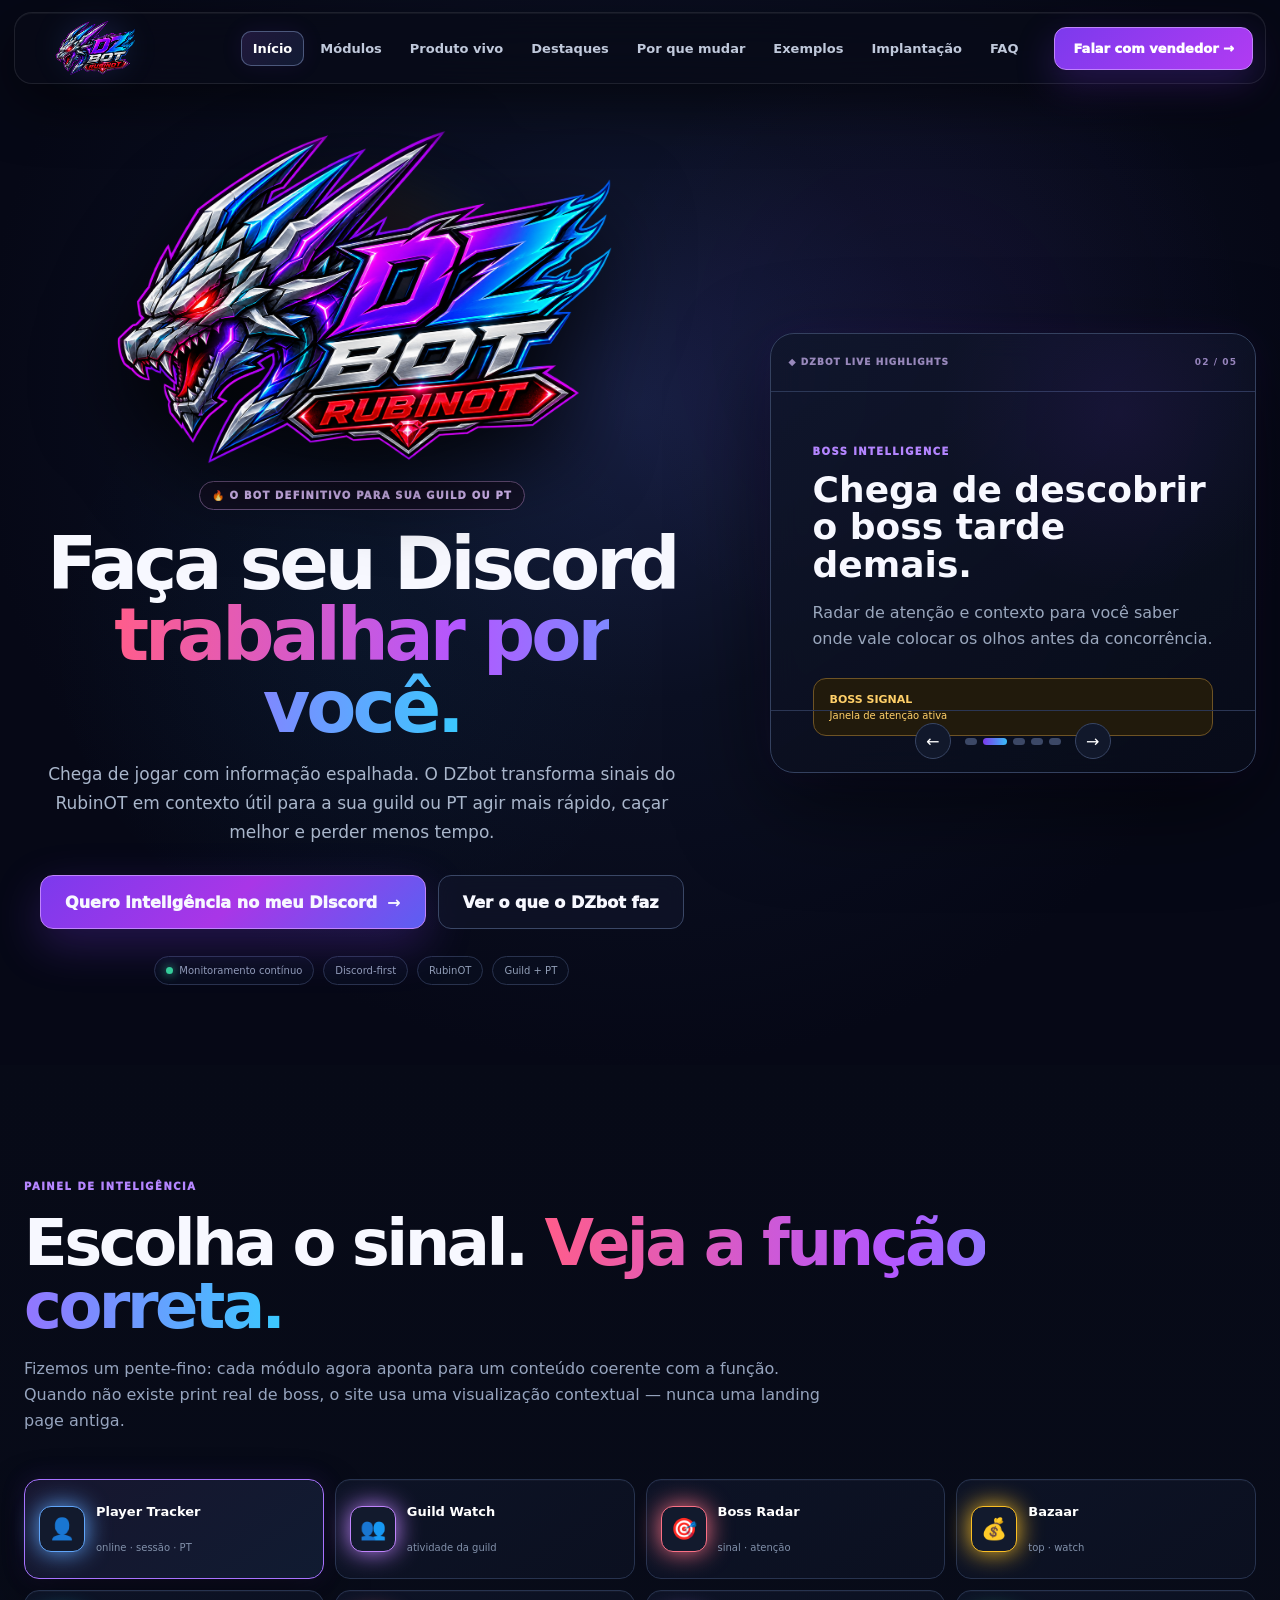
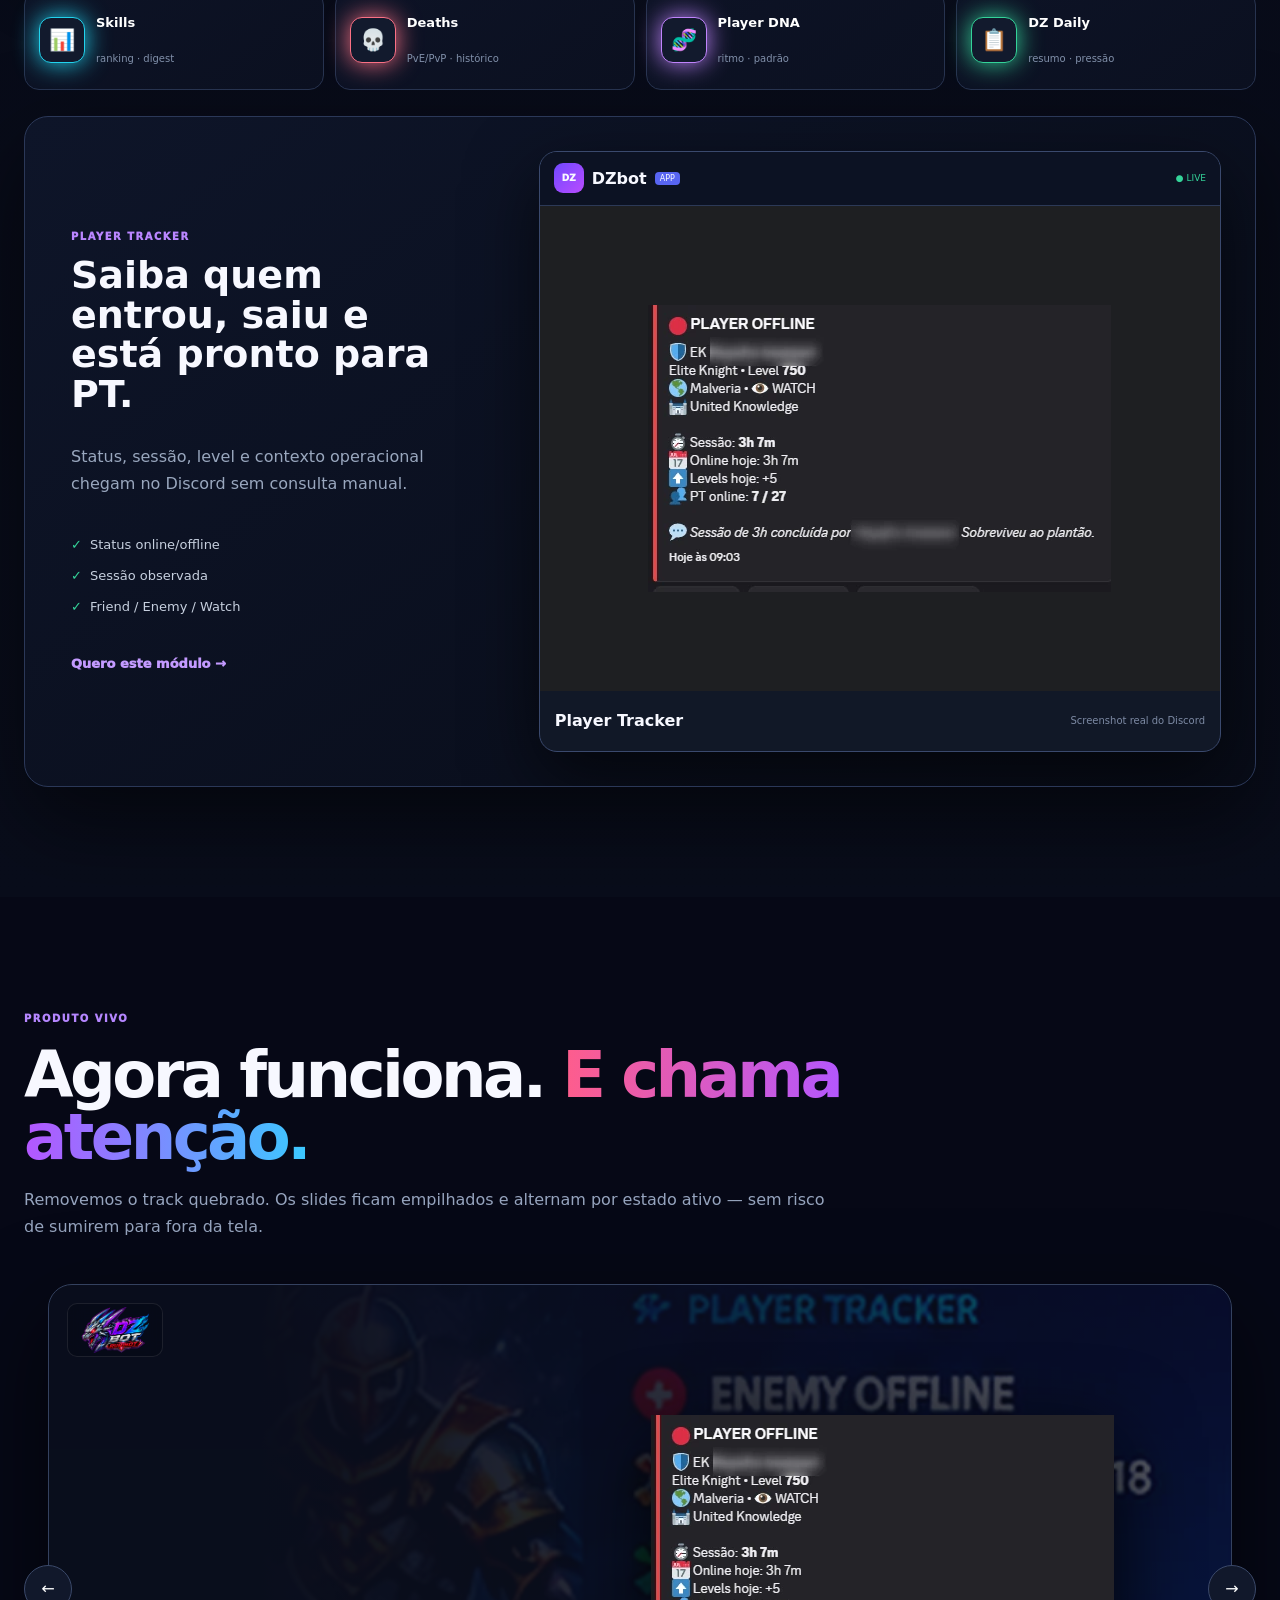
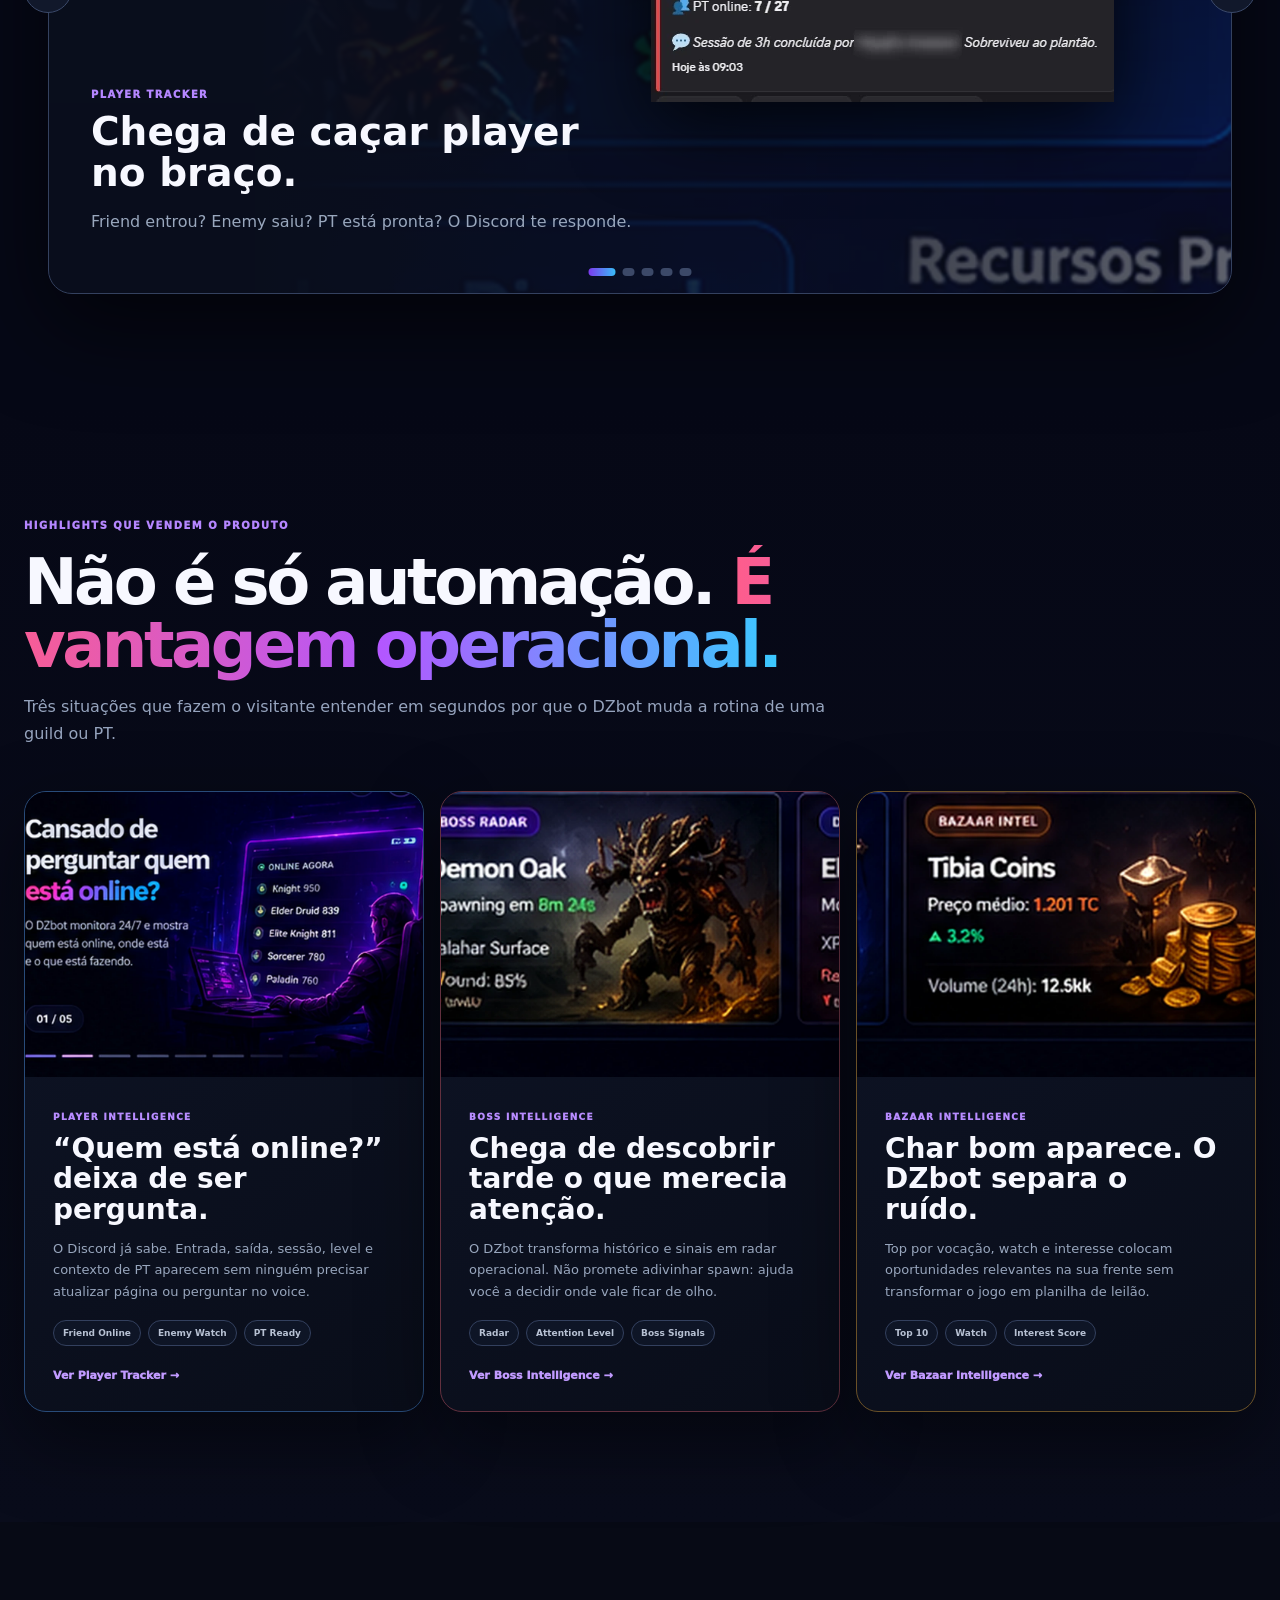
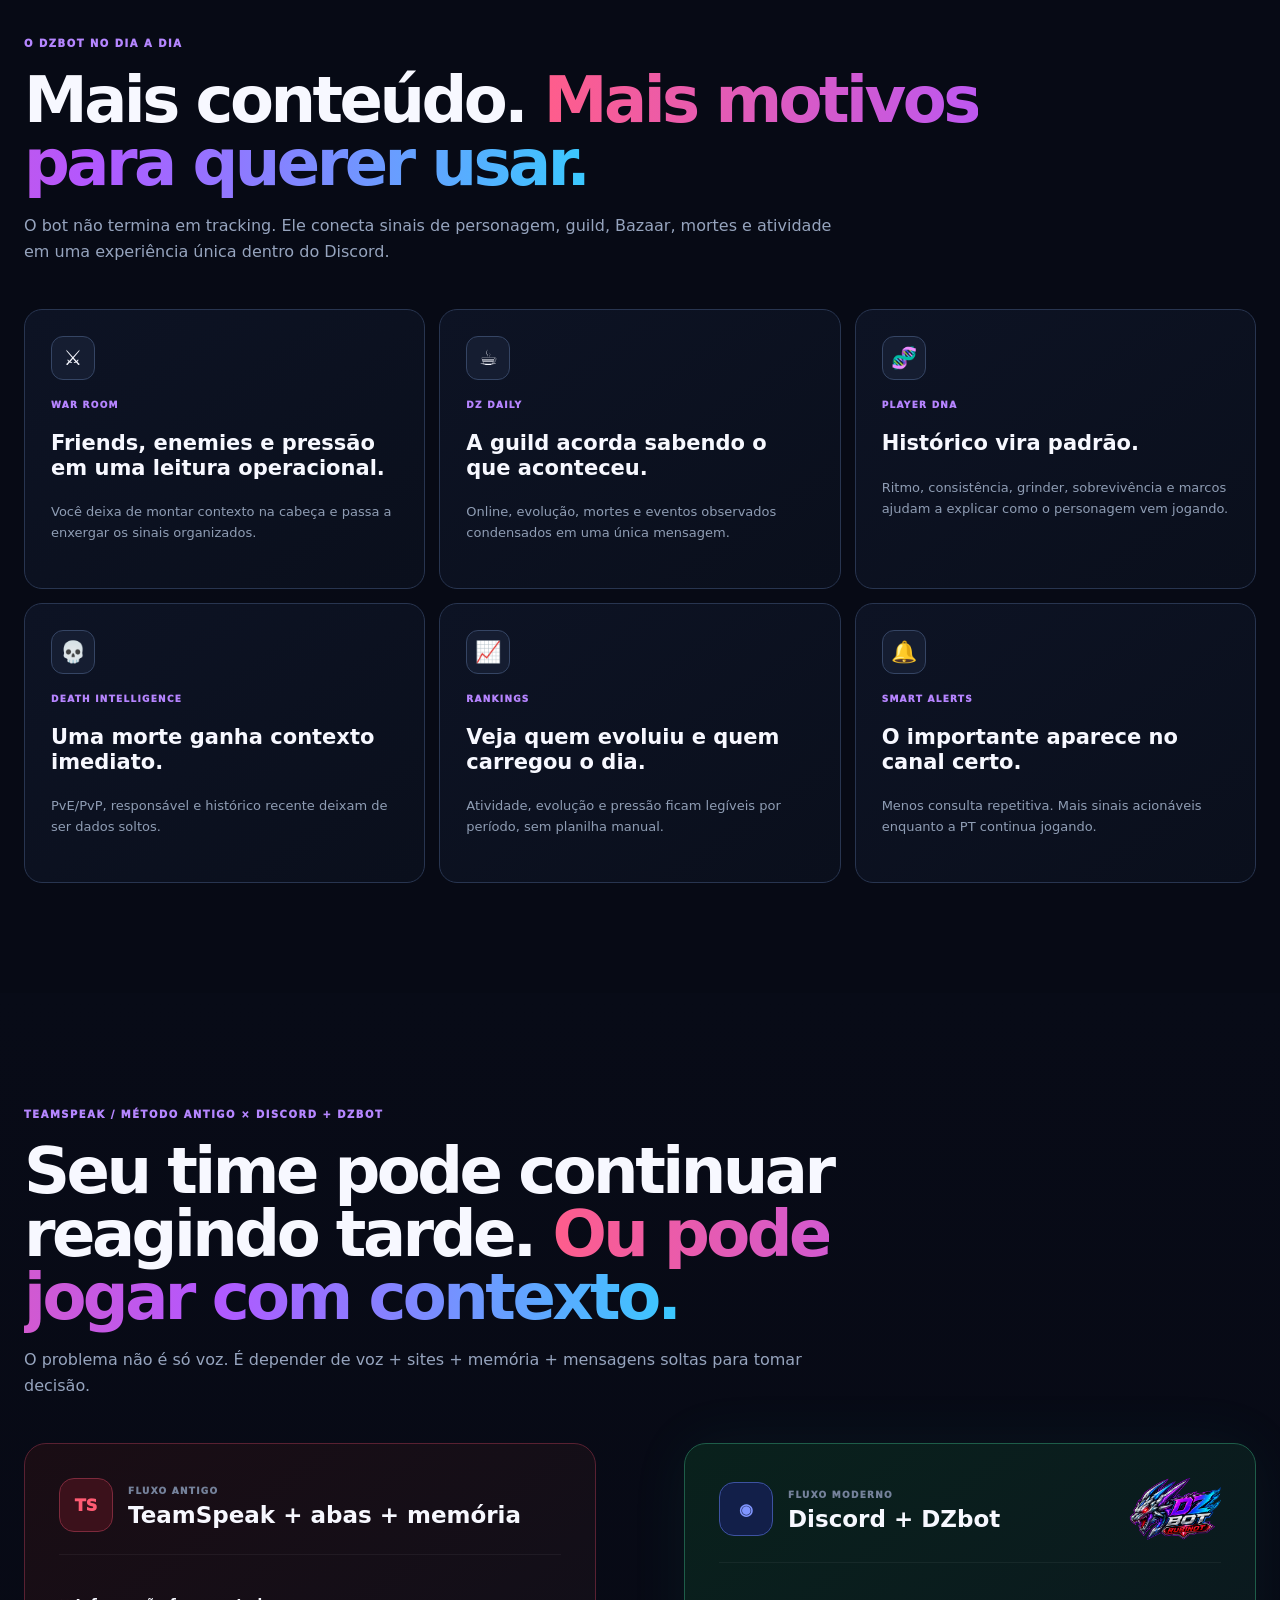
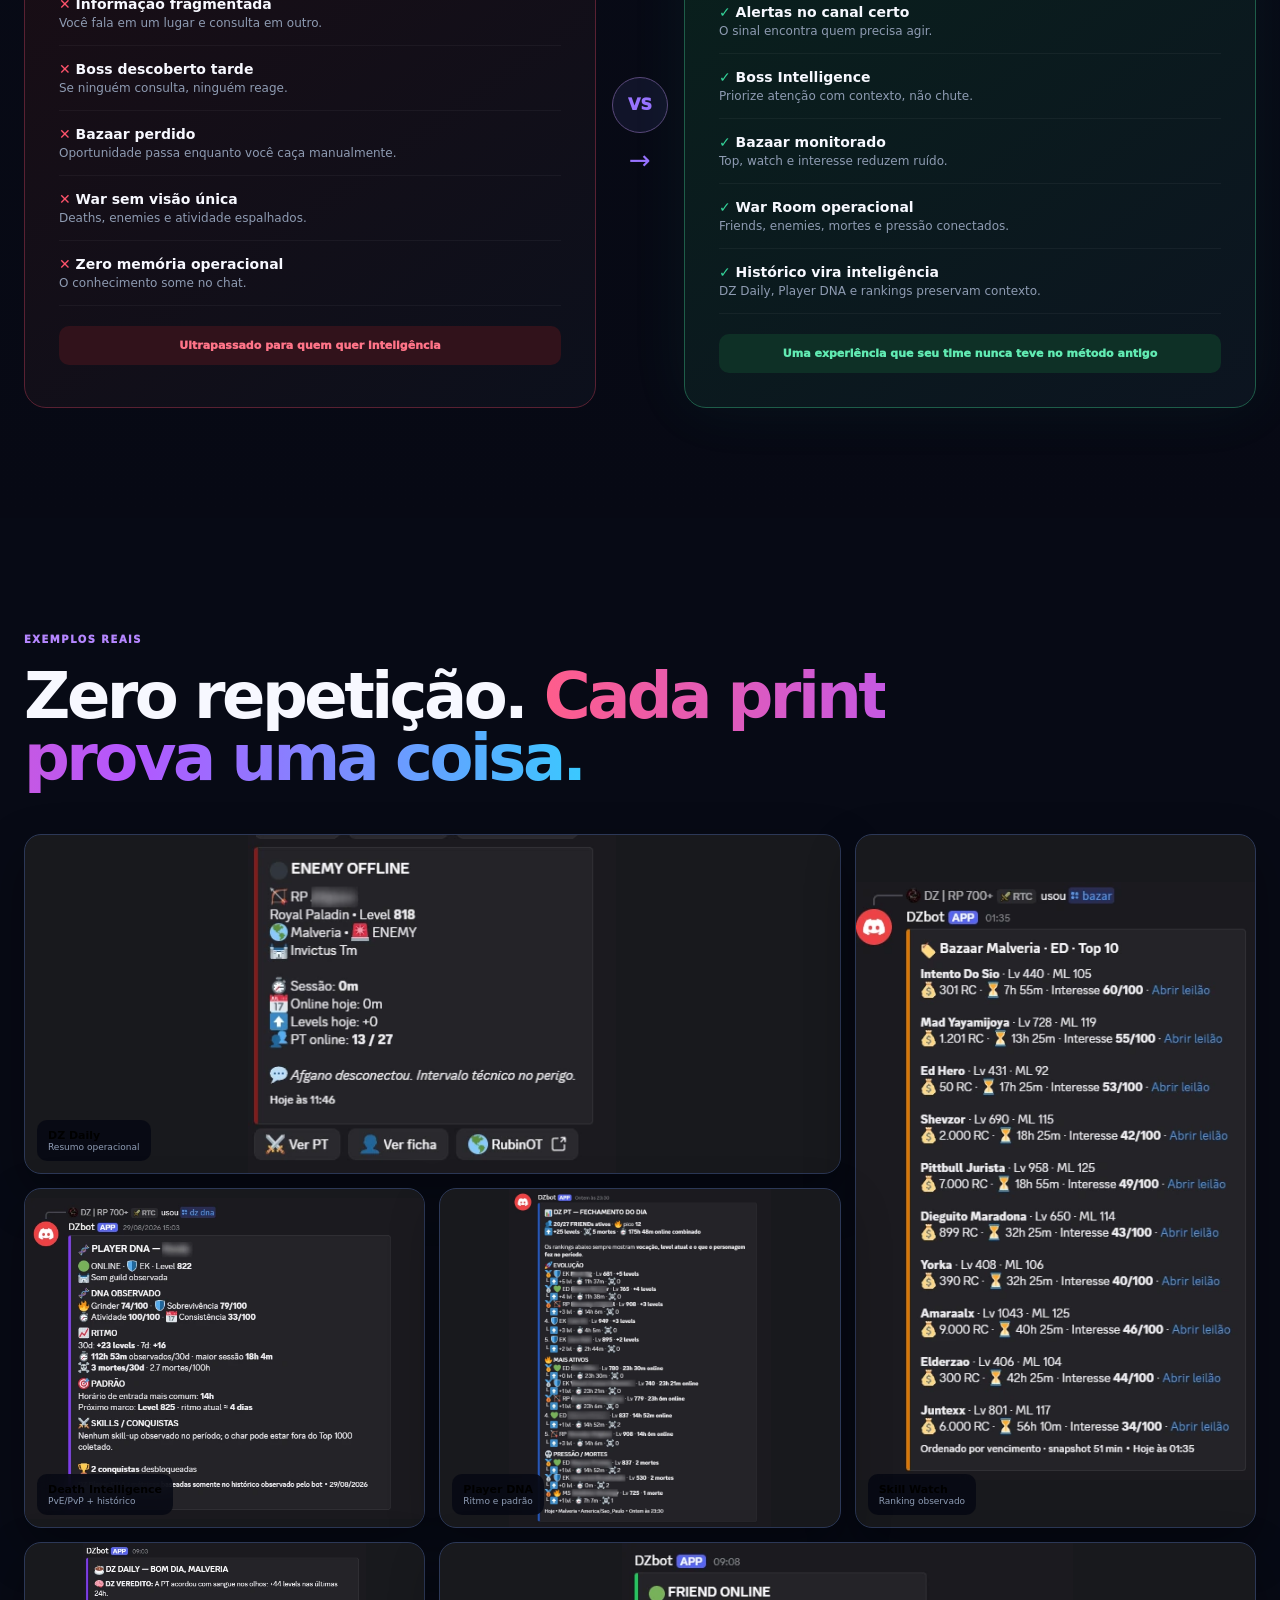
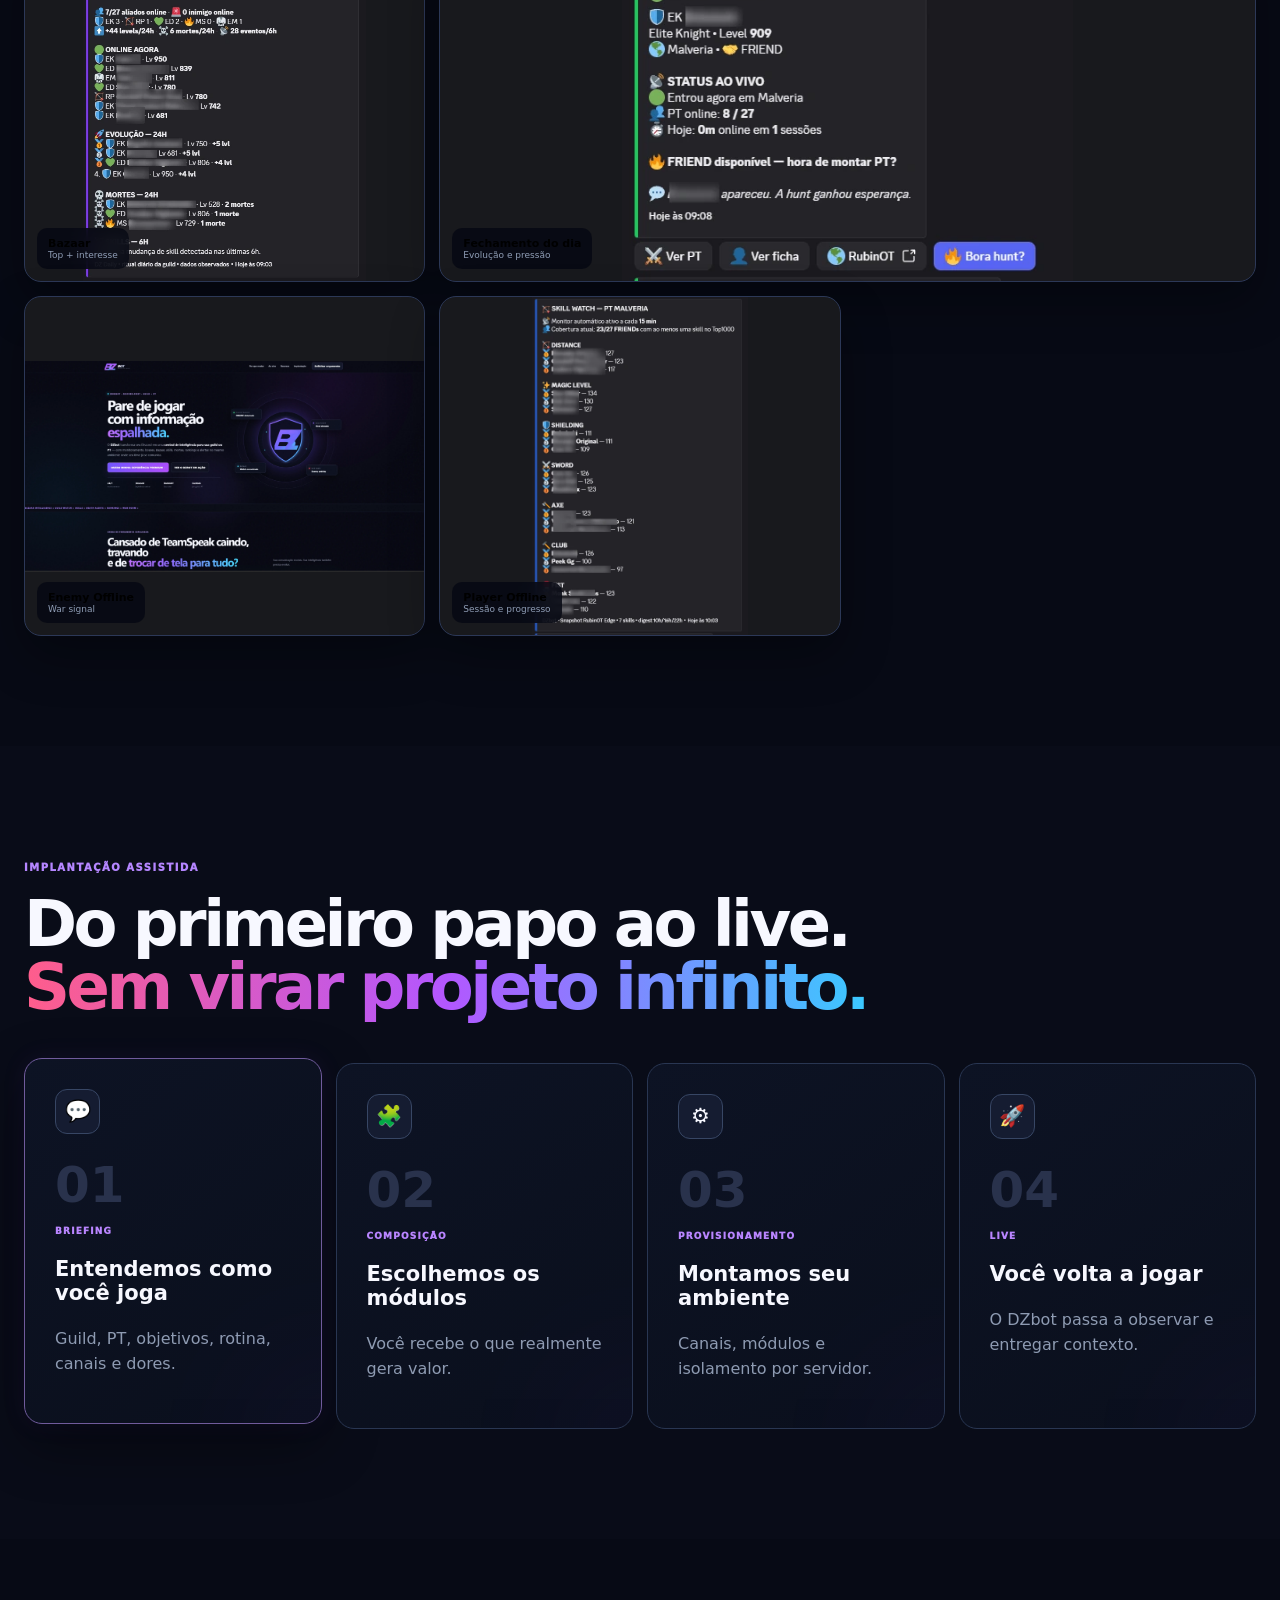
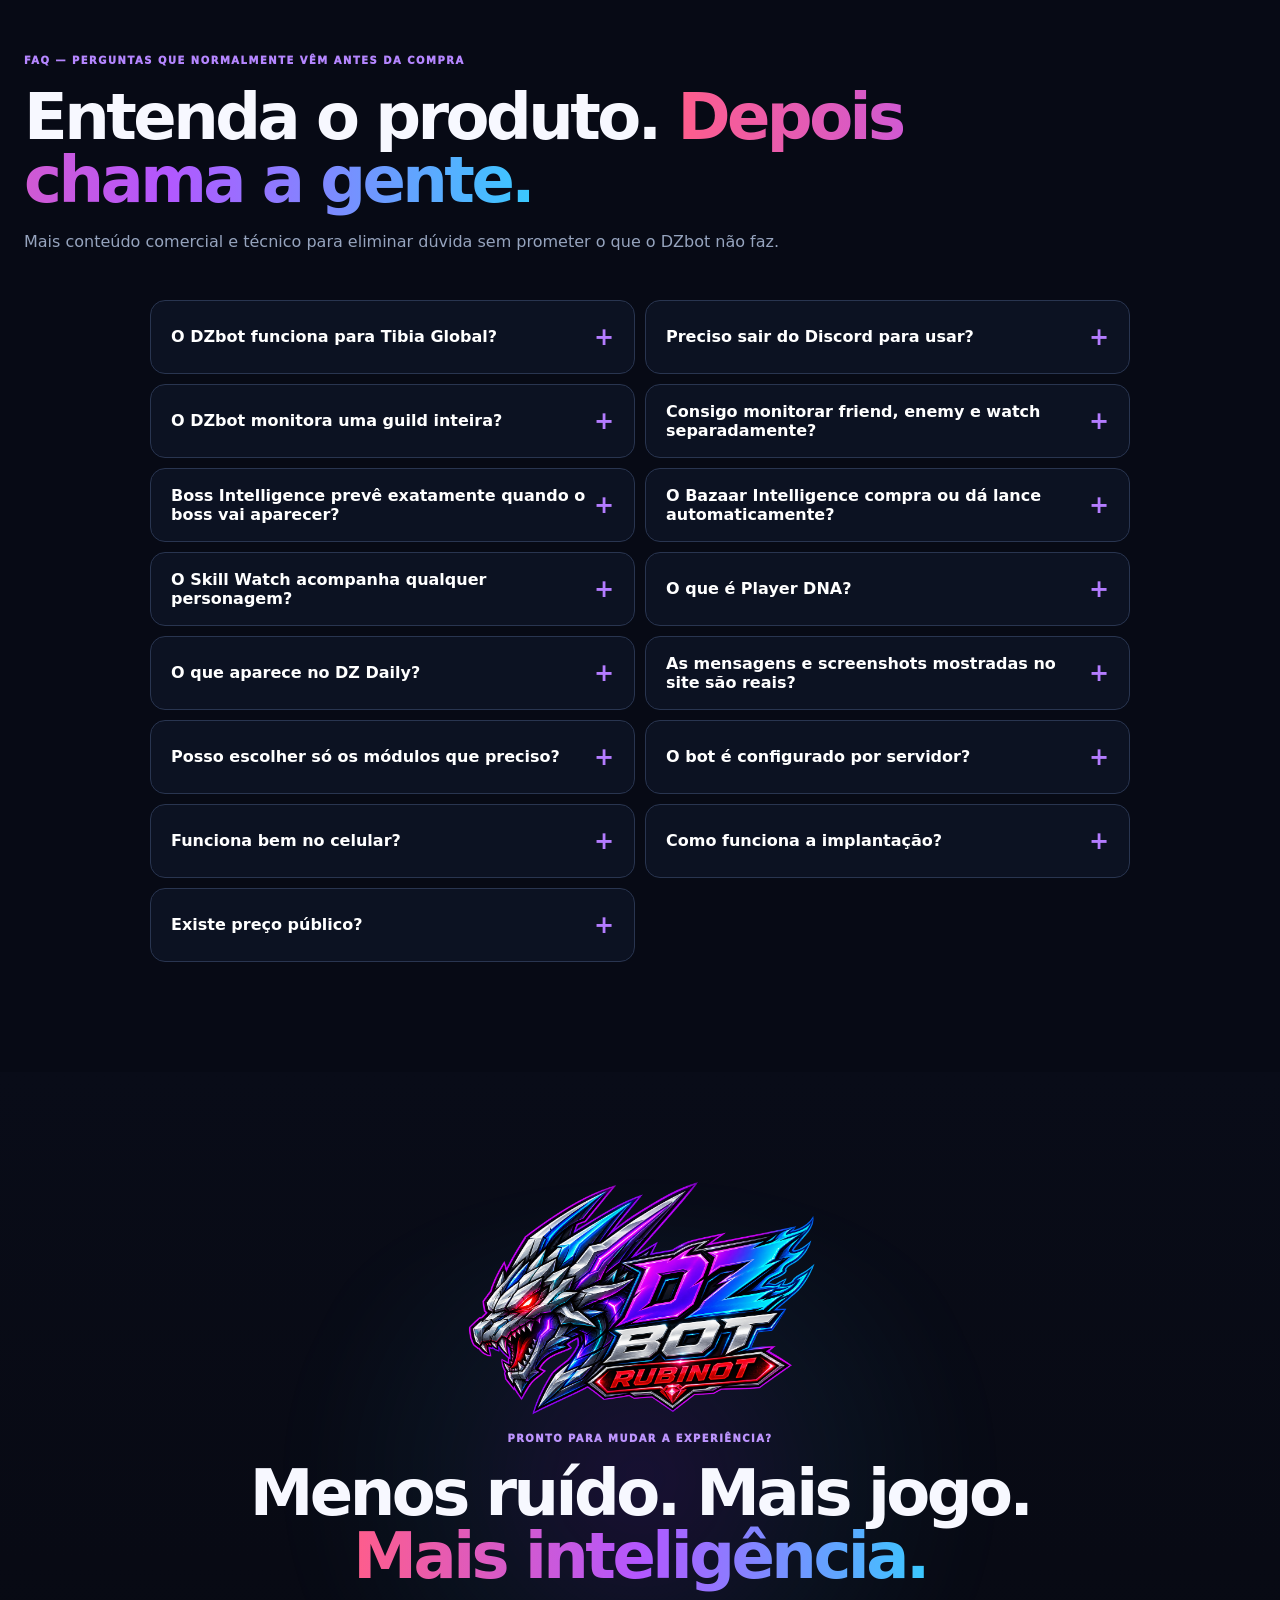
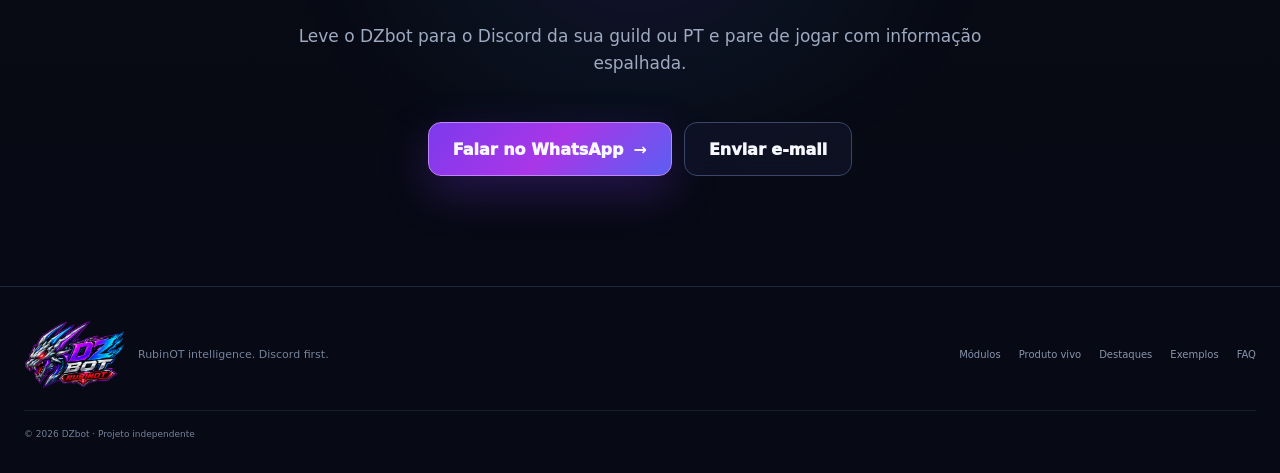
==== commit 1c60cd94: "DZbot V13 Elegance Expansion" ====
--- a/index.html
+++ b/index.html
@@ -25,7 +25,7 @@
   <nav id="navMenu">
     <a href="#inicio">Início</a>
     <a href="#modulos">Módulos</a>
-    <a href="#produto-vivo">Produto vivo</a>
+    <a href="#produto-vivo">Produto vivo</a><a href="#destaques">Destaques</a>
     <a href="#comparativo">Por que mudar</a>
     <a href="#exemplos">Exemplos</a>
     <a href="#implantacao">Implantação</a>
@@ -192,6 +192,26 @@
   </div>
 </section>
 
+
+<section class="highlights section" id="destaques">
+  <div class="section-head"><span>HIGHLIGHTS QUE VENDEM O PRODUTO</span><h2>Não é só automação. <em>É vantagem operacional.</em></h2><p>Três situações que fazem o visitante entender em segundos por que o DZbot muda a rotina de uma guild ou PT.</p></div>
+  <div class="highlight-grid">
+    <article class="highlight-card player-hi"><div class="highlight-image"><img src="assets/highlights/player-console.webp"></div><div class="highlight-copy"><span>PLAYER INTELLIGENCE</span><h3>“Quem está online?” deixa de ser pergunta.</h3><p>O Discord já sabe. Entrada, saída, sessão, level e contexto de PT aparecem sem ninguém precisar atualizar página ou perguntar no voice.</p><div class="highlight-tags"><b>Friend Online</b><b>Enemy Watch</b><b>PT Ready</b></div><a href="#modulos" data-jump-module="player">Ver Player Tracker →</a></div></article>
+    <article class="highlight-card boss-hi"><div class="highlight-image"><img src="assets/highlights/boss-visual.webp"></div><div class="highlight-copy"><span>BOSS INTELLIGENCE</span><h3>Chega de descobrir tarde o que merecia atenção.</h3><p>O DZbot transforma histórico e sinais em radar operacional. Não promete adivinhar spawn: ajuda você a decidir onde vale ficar de olho.</p><div class="highlight-tags"><b>Radar</b><b>Attention Level</b><b>Boss Signals</b></div><a href="#modulos" data-jump-module="boss">Ver Boss Intelligence →</a></div></article>
+    <article class="highlight-card bazaar-hi"><div class="highlight-image"><img src="assets/highlights/bazaar-visual.webp"></div><div class="highlight-copy"><span>BAZAAR INTELLIGENCE</span><h3>Char bom aparece. O DZbot separa o ruído.</h3><p>Top por vocação, watch e interesse colocam oportunidades relevantes na sua frente sem transformar o jogo em planilha de leilão.</p><div class="highlight-tags"><b>Top 10</b><b>Watch</b><b>Interest Score</b></div><a href="#modulos" data-jump-module="bazaar">Ver Bazaar Intelligence →</a></div></article>
+  </div>
+</section>
+<section class="use-cases section">
+  <div class="section-head"><span>O DZBOT NO DIA A DIA</span><h2>Mais conteúdo. <em>Mais motivos para querer usar.</em></h2><p>O bot não termina em tracking. Ele conecta sinais de personagem, guild, Bazaar, mortes e atividade em uma experiência única dentro do Discord.</p></div>
+  <div class="use-grid">
+    <article><i>⚔️</i><span>WAR ROOM</span><h3>Friends, enemies e pressão em uma leitura operacional.</h3><p>Você deixa de montar contexto na cabeça e passa a enxergar os sinais organizados.</p></article>
+    <article><i>☕</i><span>DZ DAILY</span><h3>A guild acorda sabendo o que aconteceu.</h3><p>Online, evolução, mortes e eventos observados condensados em uma única mensagem.</p></article>
+    <article><i>🧬</i><span>PLAYER DNA</span><h3>Histórico vira padrão.</h3><p>Ritmo, consistência, grinder, sobrevivência e marcos ajudam a explicar como o personagem vem jogando.</p></article>
+    <article><i>💀</i><span>DEATH INTELLIGENCE</span><h3>Uma morte ganha contexto imediato.</h3><p>PvE/PvP, responsável e histórico recente deixam de ser dados soltos.</p></article>
+    <article><i>📈</i><span>RANKINGS</span><h3>Veja quem evoluiu e quem carregou o dia.</h3><p>Atividade, evolução e pressão ficam legíveis por período, sem planilha manual.</p></article>
+    <article><i>🔔</i><span>SMART ALERTS</span><h3>O importante aparece no canal certo.</h3><p>Menos consulta repetitiva. Mais sinais acionáveis enquanto a PT continua jogando.</p></article>
+  </div>
+</section>
 <section class="comparison section" id="comparativo">
   <div class="section-head">
     <span>TEAMSPEAK / MÉTODO ANTIGO × DISCORD + DZBOT</span>
@@ -258,19 +278,7 @@
   </div>
 </section>
 
-<section class="faq section" id="faq">
-  <div class="section-head">
-    <span>FAQ</span>
-    <h2>Antes de chamar, <em>resolva o que importa.</em></h2>
-  </div>
-  <div class="faq-list">
-    <div class="faq-item"><button class="faq-q"><span>O DZbot funciona para Tibia Global?</span><b>+</b></button><div class="faq-a"><p>O produto atual é posicionado e configurado para RubinOT.</p></div></div>
-    <div class="faq-item"><button class="faq-q"><span>Preciso sair do Discord para usar?</span><b>+</b></button><div class="faq-a"><p>Não para o fluxo principal. Alertas, resumos e comandos ficam no Discord; links externos aparecem quando agregam valor, como abrir um leilão.</p></div></div>
-    <div class="faq-item"><button class="faq-q"><span>Posso escolher só os módulos que preciso?</span><b>+</b></button><div class="faq-a"><p>Sim. A implantação é composta conforme a realidade da guild ou PT.</p></div></div>
-    <div class="faq-item"><button class="faq-q"><span>As mensagens mostradas no site são reais?</span><b>+</b></button><div class="faq-a"><p>Sim. A galeria usa screenshots reais fornecidos do DZbot em operação, com dados sensíveis ocultados.</p></div></div>
-    <div class="faq-item"><button class="faq-q"><span>Funciona bem no celular?</span><b>+</b></button><div class="faq-a"><p>Sim. Tabs viram navegação horizontal por toque, carrosséis usam swipe e os efeitos pesados são reduzidos.</p></div></div>
-  </div>
-</section>
+<section class="faq section" id="faq"><div class="section-head"><span>FAQ — PERGUNTAS QUE NORMALMENTE VÊM ANTES DA COMPRA</span><h2>Entenda o produto. <em>Depois chama a gente.</em></h2><p>Mais conteúdo comercial e técnico para eliminar dúvida sem prometer o que o DZbot não faz.</p></div><div class="faq-list"><div class="faq-item"><button class="faq-q"><span>O DZbot funciona para Tibia Global?</span><b>+</b></button><div class="faq-a"><p>O produto atual é posicionado e configurado para RubinOT. O site e os módulos apresentados aqui seguem esse foco.</p></div></div><div class="faq-item"><button class="faq-q"><span>Preciso sair do Discord para usar?</span><b>+</b></button><div class="faq-a"><p>Não para o fluxo principal. Alertas, resumos e comandos ficam no Discord. Links externos aparecem apenas quando agregam valor, como abrir um leilão do Bazaar.</p></div></div><div class="faq-item"><button class="faq-q"><span>O DZbot monitora uma guild inteira?</span><b>+</b></button><div class="faq-a"><p>Sim. Guild Watch e os fluxos de tracking organizam a atividade de vários personagens dentro do servidor configurado.</p></div></div><div class="faq-item"><button class="faq-q"><span>Consigo monitorar friend, enemy e watch separadamente?</span><b>+</b></button><div class="faq-a"><p>Sim. Esses estados ajudam a diferenciar aliado, alvo e personagem apenas observado.</p></div></div><div class="faq-item"><button class="faq-q"><span>Boss Intelligence prevê exatamente quando o boss vai aparecer?</span><b>+</b></button><div class="faq-a"><p>Não. Ele trabalha com histórico, sinais, janelas e níveis de atenção para priorizar onde vale olhar, sem inventar certeza.</p></div></div><div class="faq-item"><button class="faq-q"><span>O Bazaar Intelligence compra ou dá lance automaticamente?</span><b>+</b></button><div class="faq-a"><p>Não. Ele organiza top lists, watches, interesse e acesso ao leilão. A decisão de compra continua sendo do jogador.</p></div></div><div class="faq-item"><button class="faq-q"><span>O Skill Watch acompanha qualquer personagem?</span><b>+</b></button><div class="faq-a"><p>Ele trabalha com os dados disponíveis nas fontes monitoradas. Quando uma skill não está coberta, o produto não deve sugerir observação inexistente.</p></div></div><div class="faq-item"><button class="faq-q"><span>O que é Player DNA?</span><b>+</b></button><div class="faq-a"><p>É uma leitura do histórico observado: ritmo, consistência, atividade, sobrevivência e marcos. É contexto do que o bot viu, não um perfil psicológico do jogador.</p></div></div><div class="faq-item"><button class="faq-q"><span>O que aparece no DZ Daily?</span><b>+</b></button><div class="faq-a"><p>Dependendo do período observado, pode resumir aliados online, evolução, mortes, eventos e outros sinais relevantes para a guild ou PT.</p></div></div><div class="faq-item"><button class="faq-q"><span>As mensagens e screenshots mostradas no site são reais?</span><b>+</b></button><div class="faq-a"><p>Sim. A galeria usa screenshots reais do DZbot em operação; nomes e dados sensíveis podem estar ocultados.</p></div></div><div class="faq-item"><button class="faq-q"><span>Posso escolher só os módulos que preciso?</span><b>+</b></button><div class="faq-a"><p>Sim. A implantação é composta conforme a realidade da guild ou PT.</p></div></div><div class="faq-item"><button class="faq-q"><span>O bot é configurado por servidor?</span><b>+</b></button><div class="faq-a"><p>Sim. A experiência é configurada por servidor/guild, com seus próprios canais, módulos e fluxo de implantação.</p></div></div><div class="faq-item"><button class="faq-q"><span>Funciona bem no celular?</span><b>+</b></button><div class="faq-a"><p>Sim. Tabs viram navegação horizontal por toque, carrosséis aceitam swipe e efeitos pesados são reduzidos.</p></div></div><div class="faq-item"><button class="faq-q"><span>Como funciona a implantação?</span><b>+</b></button><div class="faq-a"><p>Entendemos a operação, definimos a composição, configuramos o ambiente e colocamos o bot em live.</p></div></div><div class="faq-item"><button class="faq-q"><span>Existe preço público?</span><b>+</b></button><div class="faq-a"><p>Não. A proposta é personalizada conforme a composição e a necessidade da guild ou PT.</p></div></div></div></section>
 
 <section class="closing">
   <div class="closing-glow"></div>
@@ -284,7 +292,7 @@
 
 <footer>
   <div class="footer-brand"><img src="assets/logo-dzbot-v9.png"><p>RubinOT intelligence. Discord first.</p></div>
-  <nav><a href="#modulos">Módulos</a><a href="#produto-vivo">Produto vivo</a><a href="#exemplos">Exemplos</a><a href="#faq">FAQ</a></nav>
+  <nav><a href="#modulos">Módulos</a><a href="#produto-vivo">Produto vivo</a><a href="#destaques">Destaques</a><a href="#exemplos">Exemplos</a><a href="#faq">FAQ</a></nav>
   <small>© 2026 DZbot · Projeto independente</small>
 </footer>
 
--- a/styles.css
+++ b/styles.css
@@ -16,3 +16,7 @@
 @media(max-width:1000px){.navbar nav{display:none}.navbar nav.open{position:absolute;display:flex;flex-direction:column;align-items:stretch;top:78px;left:0;right:0;padding:12px;border:1px solid #2c3856;border-radius:14px;background:#080c1bf2}.nav-toggle{display:block;margin-left:auto}.nav-cta{font-size:0;padding:12px}.nav-cta span{font-size:17px}.hero-inner{grid-template-columns:1fr}.hero-rotator{width:min(760px,100%);margin:auto}.hero-logo-wrap{width:min(470px,70vw);height:min(335px,50vw)}.module-tabs{grid-template-columns:repeat(2,1fr)}.module-stage{grid-template-columns:1fr}.comparison-grid{grid-template-columns:1fr}.versus{padding:20px}.versus i{transform:rotate(90deg)}.example-card,.example-card.ex-wide{grid-column:span 6}.example-card.ex-tall{grid-row:auto;height:340px}.step-grid{grid-template-columns:repeat(2,1fr)}}
 @media(max-width:640px){.navbar{top:7px;width:calc(100% - 14px);height:60px;padding:5px 8px 5px 12px}.brand{width:88px}.brand img{max-width:84px;max-height:48px}.hero{padding:100px 16px 70px}.hero-logo-wrap{width:min(390px,92vw);height:min(280px,66vw)}.hero h1{font-size:42px}.hero-left>p{font-size:15px}.hero-actions,.closing-actions{flex-direction:column}.btn{width:100%}.hero-slide{padding:34px 24px}.hero-slide h3{font-size:29px}.section{padding:78px 16px}.section-head h2{font-size:38px}.module-tabs{display:flex;overflow-x:auto;scroll-snap-type:x mandatory;padding-bottom:8px}.module-tab{flex:0 0 195px;scroll-snap-align:start}.module-stage{border-radius:18px}.module-copy{padding:28px 22px}.module-copy h3{font-size:30px}.preview-shell{margin:0 12px 12px}.preview-body{height:380px;padding:10px}.boss-context{grid-template-columns:1fr}.boss-context img{height:190px}.boss-context>div{padding:18px}.showcase{width:calc(100% - 32px);height:610px}.show-copy{left:22px;right:22px;bottom:25px;width:auto}.show-copy h3{font-size:28px}.show-shot{right:5%;top:9%;width:90%;height:58%}.showcase-arrow.left{left:-14px}.showcase-arrow.right{right:-14px}.compare-card{padding:24px}.example-grid{grid-template-columns:1fr}.example-card,.example-card.ex-wide,.example-card.ex-tall{grid-column:auto;height:390px}.step-grid{grid-template-columns:1fr}.closing{min-height:650px;padding:90px 18px}footer{grid-template-columns:1fr;text-align:center}.footer-brand,footer nav{justify-content:center;flex-wrap:wrap}}
 @media(prefers-reduced-motion:reduce){html{scroll-behavior:auto}.hero-logo-wrap,.hero-aura,.hero-proof i,.active-step,.shimmer:after,.particle-field i{animation:none!important}}
+
+.highlights{background:linear-gradient(180deg,#060816,#090c1b)}.highlight-grid{width:min(var(--max),100%);margin:auto;display:grid;grid-template-columns:repeat(3,1fr);gap:16px}.highlight-card{position:relative;min-height:590px;border:1px solid #303d5d;border-radius:22px;background:linear-gradient(145deg,#0e1426,#090d19);overflow:hidden;box-shadow:0 28px 80px #0007;transition:.3s}.highlight-card:hover{transform:translateY(-7px);box-shadow:0 36px 95px #0009,0 0 34px #7c3aed18}.highlight-image{height:285px;overflow:hidden;background:#101524}.highlight-image img{width:100%;height:100%;object-fit:cover;transition:.55s}.highlight-card:hover .highlight-image img{transform:scale(1.055);filter:brightness(1.08) saturate(1.08)}.highlight-copy{padding:28px}.highlight-copy>span{font-size:9px;font-weight:950;letter-spacing:.15em;color:#b88cff}.highlight-copy h3{font-size:28px;line-height:1.08;margin:10px 0 12px}.highlight-copy p{color:#98a6bd;line-height:1.65;font-size:13px}.highlight-tags{display:flex;gap:7px;flex-wrap:wrap;margin:18px 0}.highlight-tags b{font-size:9px;padding:7px 9px;border:1px solid #33405e;border-radius:999px;background:#0e1526;color:#b7c1d3}.highlight-copy a{font-size:11px;font-weight:950;color:#c19aff}.player-hi{border-color:#284b79}.boss-hi{border-color:#62303e}.bazaar-hi{border-color:#6a5127}
+.use-cases{background:#070a15}.use-grid{width:min(var(--max),100%);margin:auto;display:grid;grid-template-columns:repeat(3,1fr);gap:14px}.use-grid article{min-height:280px;padding:26px;border:1px solid #283550;border-radius:18px;background:linear-gradient(145deg,#0d1324,#0a0f1c);transition:.25s}.use-grid article:hover{transform:translateY(-5px);border-color:#624d8b;box-shadow:0 20px 55px #0006,0 0 24px #7c3aed14}.use-grid i{display:grid;place-items:center;width:44px;height:44px;border-radius:12px;background:#151d31;border:1px solid #354564;font-style:normal;font-size:21px}.use-grid span{display:block;margin-top:20px;color:#b684ff;font-size:9px;font-weight:950;letter-spacing:.14em}.use-grid h3{font-size:21px;line-height:1.15}.use-grid p{color:#8f9db4;line-height:1.62;font-size:13px}.faq-list{grid-template-columns:1fr 1fr;align-items:start}.faq-item.open{background:linear-gradient(145deg,#11152a,#0b1020);box-shadow:0 18px 48px #0006,0 0 26px #7c3aed18}.faq-q:hover{background:#10162a}.faq-a p{font-size:13px}
+@media(max-width:980px){.highlight-grid{grid-template-columns:1fr}.highlight-image{height:360px}.use-grid{grid-template-columns:1fr 1fr}.faq-list{grid-template-columns:1fr}}@media(max-width:640px){.highlight-image{height:260px}.highlight-copy{padding:22px}.use-grid{grid-template-columns:1fr}}
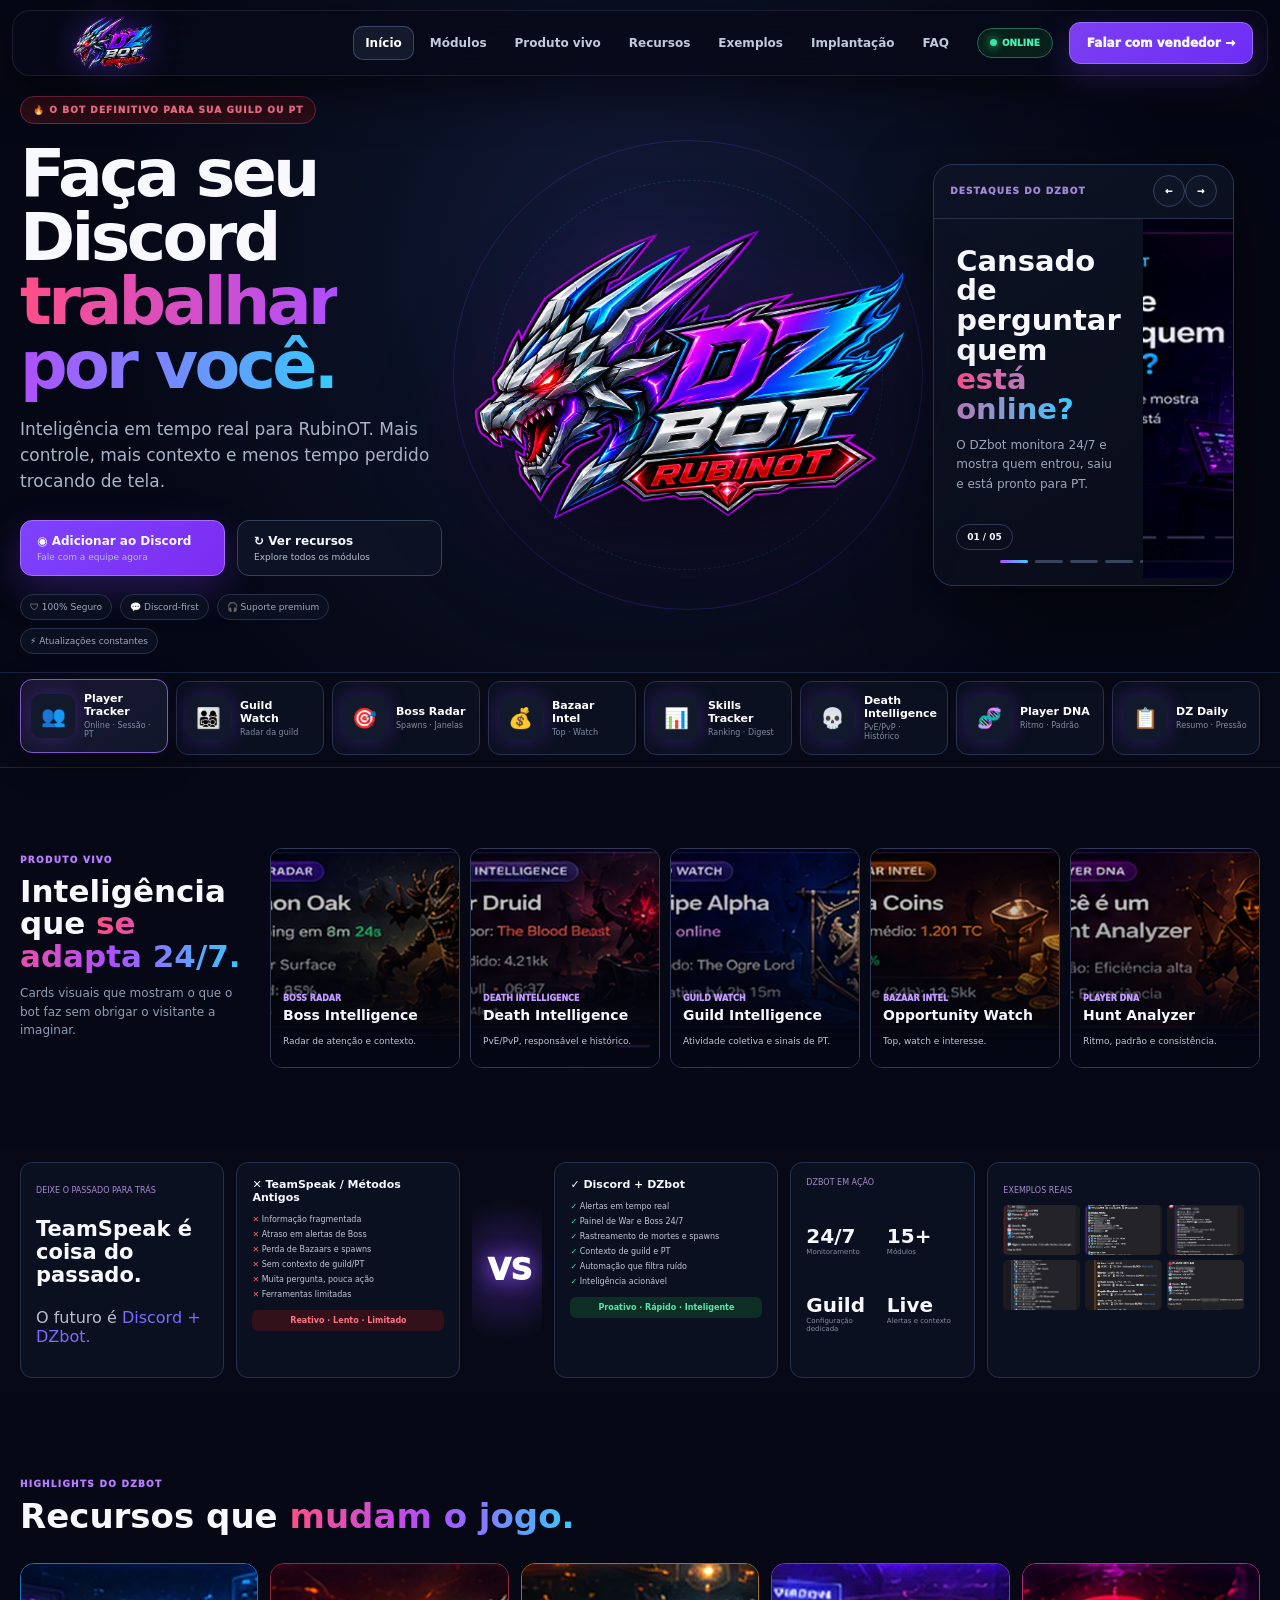
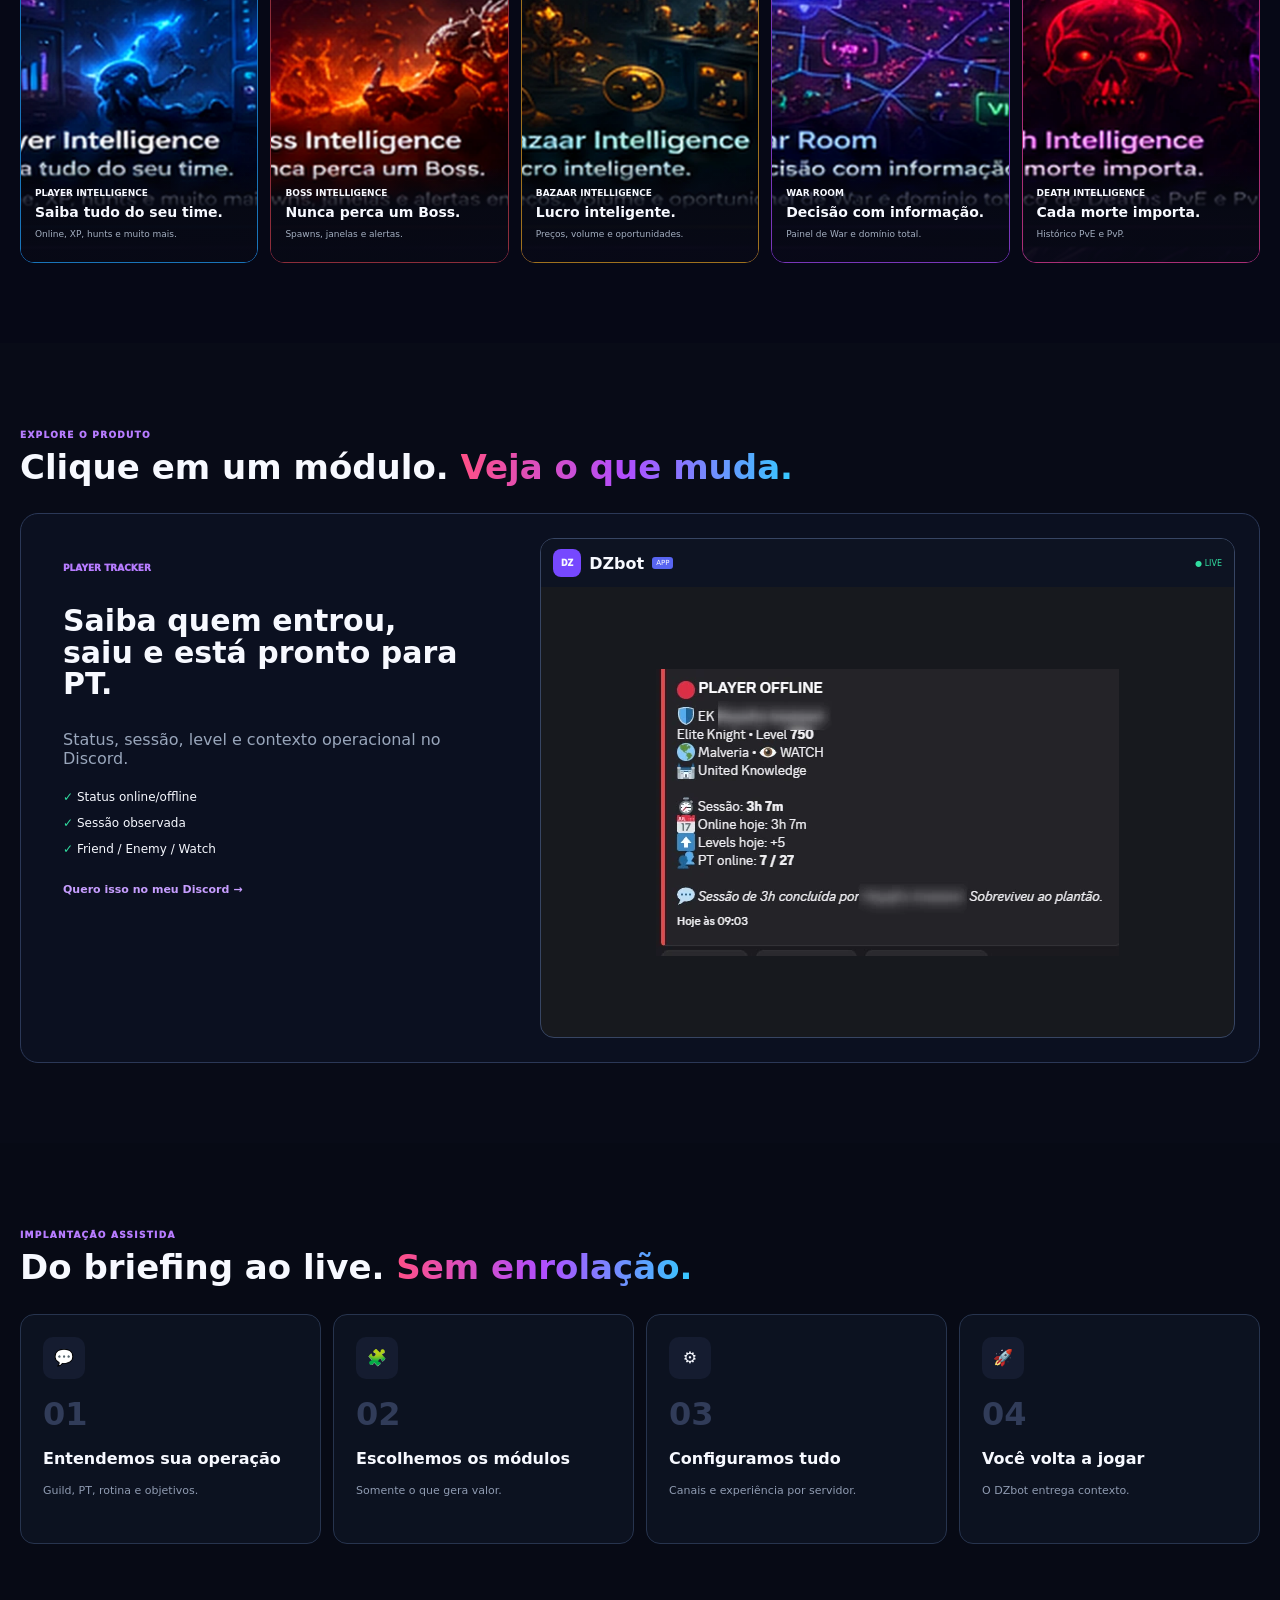
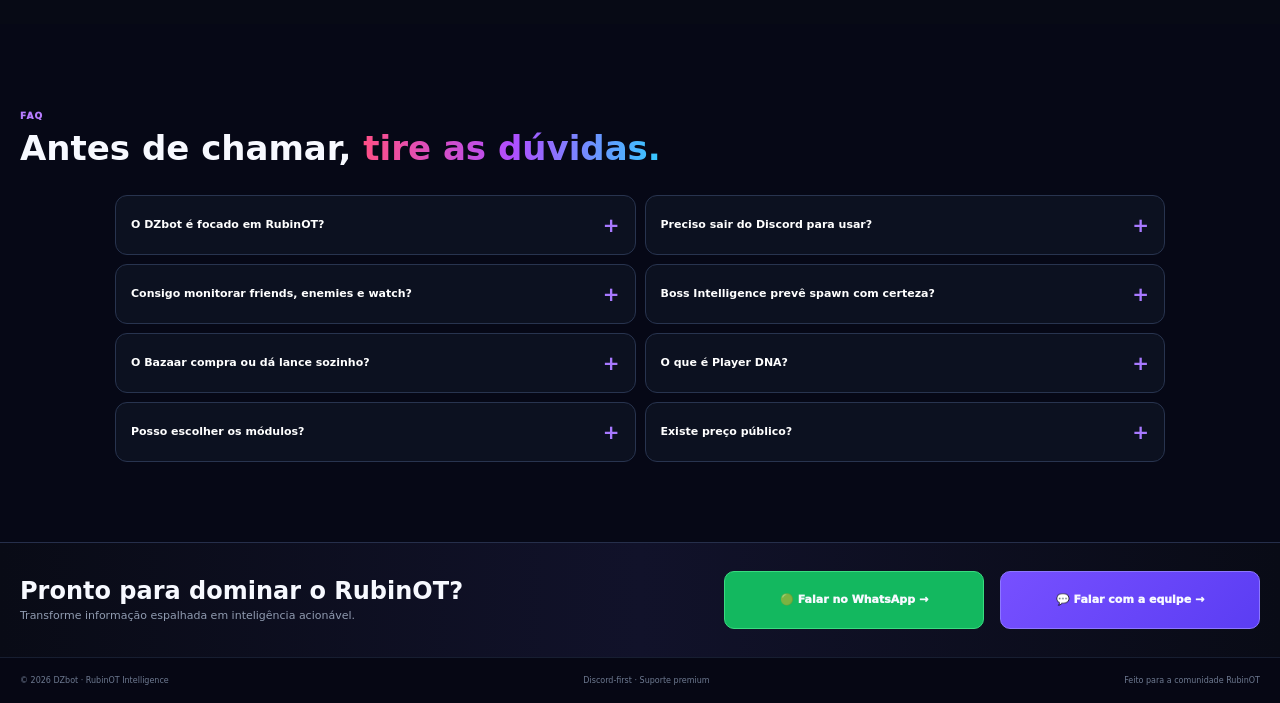
==== commit bdd8d907: "DZbot V14 Mockup Fidelity" ====
--- a/index.html
+++ b/index.html
@@ -1,303 +1,64 @@
-<!doctype html>
-<html lang="pt-BR">
-<head>
-<meta charset="utf-8">
-<meta name="viewport" content="width=device-width,initial-scale=1,viewport-fit=cover">
-<meta name="theme-color" content="#060816">
-<meta name="description" content="DZbot — inteligência operacional para guilds e PTs no RubinOT, direto no Discord.">
-<title>DZbot — RubinOT Intelligence</title>
-<link rel="icon" type="image/png" href="assets/favicon-v9.png">
-<link rel="stylesheet" href="styles.css">
-</head>
-<body>
-<div class="bg-grid"></div>
-<div class="ambient a1"></div>
-<div class="ambient a2"></div>
-<div class="particle-field" id="particleField"></div>
-<div class="scroll-progress" id="scrollProgress"></div>
+<!doctype html><html lang="pt-BR"><head><meta charset="utf-8"><meta name="viewport" content="width=device-width,initial-scale=1,viewport-fit=cover"><meta name="theme-color" content="#050714"><title>DZbot — RubinOT Intelligence</title><link rel="icon" href="assets/favicon-v9.png"><link rel="stylesheet" href="styles.css"></head><body>
+<div class="bg-grid"></div><div class="aurora a1"></div><div class="aurora a2"></div><div class="scroll-progress" id="scrollProgress"></div>
+<header class="topbar"><a href="#inicio" class="brand"><img src="assets/logo-dzbot-v9.png"></a><button id="menuToggle" class="menu-toggle">☰</button><nav id="nav"><a href="#inicio">Início</a><a href="#modulos">Módulos</a><a href="#produto">Produto vivo</a><a href="#recursos">Recursos</a><a href="#exemplos">Exemplos</a><a href="#implantacao">Implantação</a><a href="#faq">FAQ</a></nav><span class="online"><i></i>ONLINE</span><a class="sales js-whatsapp" href="#">Falar com vendedor →</a></header>
+<main>
+<section class="hero" id="inicio"><div class="hero-grid">
+<div class="hero-copy"><span class="badge">🔥 O BOT DEFINITIVO PARA SUA GUILD OU PT</span><h1>Faça seu Discord <em>trabalhar por você.</em></h1><p>Inteligência em tempo real para RubinOT. Mais controle, mais contexto e menos tempo perdido trocando de tela.</p><div class="hero-actions"><a class="cta primary js-whatsapp" href="#"><strong>◉ Adicionar ao Discord</strong><small>Fale com a equipe agora</small></a><a class="cta secondary" href="#modulos"><strong>↻ Ver recursos</strong><small>Explore todos os módulos</small></a></div><div class="chips"><span>🛡 100% Seguro</span><span>💬 Discord-first</span><span>🎧 Suporte premium</span><span>⚡ Atualizações constantes</span></div></div>
+<div class="hero-logo-zone"><div class="orbit o1"></div><div class="orbit o2"></div><img src="assets/logo-dzbot-v9.png" class="hero-logo"></div>
+<aside class="hero-highlight"><div class="hh"><span>DESTAQUES DO DZBOT</span><div><button id="heroPrev">←</button><button id="heroNext">→</button></div></div><div class="slides">
+<article class="hslide active"><div><h3>Cansado de perguntar quem <em>está online?</em></h3><p>O DZbot monitora 24/7 e mostra quem entrou, saiu e está pronto para PT.</p><b>01 / 05</b></div><img src="assets/mockup/hero-console.webp"></article>
+<article class="hslide"><div><h3>Boss apareceu? <em>Você precisa saber antes.</em></h3><p>Boss Intelligence ajuda sua PT a priorizar onde vale ficar de olho.</p><b>02 / 05</b></div><img src="assets/art/boss.webp"></article>
+<article class="hslide"><div><h3>Bazaar bom? <em>Não espere alguém avisar.</em></h3><p>Top, watch e interesse reduzem ruído e destacam oportunidade.</p><b>03 / 05</b></div><img src="assets/mockup/bazaar-highlight.webp"></article>
+<article class="hslide"><div><h3>Quer saber quem <em>carregou o dia?</em></h3><p>DZ Daily, rankings e Player DNA organizam o histórico observado.</p><b>04 / 05</b></div><img src="assets/screens/closing.webp"></article>
+<article class="hslide"><div><h3>Enemy entrou? <em>O Discord te chama.</em></h3><p>Friends, enemies e watch ficam prontos para a War Room reagir.</p><b>05 / 05</b></div><img src="assets/screens/enemy-offline.webp"></article></div><div class="hdots" id="heroDots"></div></aside>
+</div></section>
 
-<header class="navbar" id="navbar">
-  <a href="#inicio" class="brand">
-    <span class="brand-halo"></span>
-    <img src="assets/logo-dzbot-v9.png" alt="DZbot RubinOT">
-  </a>
-  <button class="nav-toggle" id="navToggle" aria-label="Abrir menu">☰</button>
-  <nav id="navMenu">
-    <a href="#inicio">Início</a>
-    <a href="#modulos">Módulos</a>
-    <a href="#produto-vivo">Produto vivo</a><a href="#destaques">Destaques</a>
-    <a href="#comparativo">Por que mudar</a>
-    <a href="#exemplos">Exemplos</a>
-    <a href="#implantacao">Implantação</a>
-    <a href="#faq">FAQ</a>
-  </nav>
-  <a href="#" class="nav-cta js-whatsapp">Falar com vendedor <span>→</span></a>
-</header>
+<section class="module-strip" id="modulos"><div class="module-tabs">
+<button class="module active" data-module="player"><i>👥</i><span><b>Player Tracker</b><small>Online · Sessão · PT</small></span></button>
+<button class="module" data-module="guild"><i>👨‍👩‍👧‍👦</i><span><b>Guild Watch</b><small>Radar da guild</small></span></button>
+<button class="module" data-module="boss"><i>🎯</i><span><b>Boss Radar</b><small>Spawns · Janelas</small></span></button>
+<button class="module" data-module="bazaar"><i>💰</i><span><b>Bazaar Intel</b><small>Top · Watch</small></span></button>
+<button class="module" data-module="skills"><i>📊</i><span><b>Skills Tracker</b><small>Ranking · Digest</small></span></button>
+<button class="module" data-module="death"><i>💀</i><span><b>Death Intelligence</b><small>PvE/PvP · Histórico</small></span></button>
+<button class="module" data-module="dna"><i>🧬</i><span><b>Player DNA</b><small>Ritmo · Padrão</small></span></button>
+<button class="module" data-module="daily"><i>📋</i><span><b>DZ Daily</b><small>Resumo · Pressão</small></span></button></div></section>
 
-<main>
-<section class="hero" id="inicio">
-  <div class="hero-noise"></div>
-  <div class="hero-inner">
-    <div class="hero-left">
-      <div class="hero-logo-wrap" id="heroLogoWrap">
-        <div class="hero-aura"></div>
-        <img class="hero-logo" src="assets/logo-dzbot-v9.png" alt="DZbot">
-      </div>
-      <span class="hero-badge">🔥 O BOT DEFINITIVO PARA SUA GUILD OU PT</span>
-      <h1>Faça seu Discord <em>trabalhar por você.</em></h1>
-      <p>Chega de jogar com informação espalhada. O DZbot transforma sinais do RubinOT em contexto útil para a sua guild ou PT agir mais rápido, caçar melhor e perder menos tempo.</p>
-      <div class="hero-actions">
-        <a href="#" class="btn primary shimmer js-whatsapp">Quero inteligência no meu Discord <b>→</b></a>
-        <a href="#modulos" class="btn secondary">Ver o que o DZbot faz</a>
-      </div>
-      <div class="hero-proof">
-        <span><i></i>Monitoramento contínuo</span><span>Discord-first</span><span>RubinOT</span><span>Guild + PT</span>
-      </div>
-    </div>
+<section class="product section" id="produto"><div class="product-intro"><span>PRODUTO VIVO</span><h2>Inteligência que <em>se adapta 24/7.</em></h2><p>Cards visuais que mostram o que o bot faz sem obrigar o visitante a imaginar.</p></div><div class="product-cards">
+<article><img src="assets/mockup/boss-card.webp"><div><small>BOSS RADAR</small><h3>Boss Intelligence</h3><p>Radar de atenção e contexto.</p></div></article>
+<article><img src="assets/mockup/death-card.webp"><div><small>DEATH INTELLIGENCE</small><h3>Death Intelligence</h3><p>PvE/PvP, responsável e histórico.</p></div></article>
+<article><img src="assets/mockup/guild-card.webp"><div><small>GUILD WATCH</small><h3>Guild Intelligence</h3><p>Atividade coletiva e sinais de PT.</p></div></article>
+<article><img src="assets/mockup/bazaar-card.webp"><div><small>BAZAAR INTEL</small><h3>Opportunity Watch</h3><p>Top, watch e interesse.</p></div></article>
+<article><img src="assets/mockup/dna-card.webp"><div><small>PLAYER DNA</small><h3>Hunt Analyzer</h3><p>Ritmo, padrão e consistência.</p></div></article></div></section>
 
-    <aside class="hero-rotator" id="heroRotator">
-      <div class="rotator-head"><span>◆ DZBOT LIVE HIGHLIGHTS</span><b id="heroRotatorCounter">01 / 05</b></div>
-      <div class="hero-slide active" data-hero-slide>
-        <small>PLAYER TRACKER</small>
-        <h3>Cansado de perguntar “quem tá online?”</h3>
-        <p>O DZbot mostra quem entrou, quem saiu, sessão, level e PT disponível no canal certo.</p>
-        <div class="hero-mini-stat"><b>FRIEND ONLINE</b><span>PT disponível agora</span></div>
-      </div>
-      <div class="hero-slide" data-hero-slide>
-        <small>BOSS INTELLIGENCE</small>
-        <h3>Chega de descobrir o boss tarde demais.</h3>
-        <p>Radar de atenção e contexto para você saber onde vale colocar os olhos antes da concorrência.</p>
-        <div class="hero-mini-stat gold"><b>BOSS SIGNAL</b><span>Janela de atenção ativa</span></div>
-      </div>
-      <div class="hero-slide" data-hero-slide>
-        <small>BAZAAR INTELLIGENCE</small>
-        <h3>Oportunidade não espera você abrir outra aba.</h3>
-        <p>Top, watch e interesse destacam chars que realmente merecem atenção.</p>
-        <div class="hero-mini-stat cyan"><b>BAZAAR WATCH</b><span>Top 10 atualizado</span></div>
-      </div>
-      <div class="hero-slide" data-hero-slide>
-        <small>PLAYER DNA</small>
-        <h3>Quer inteligência de verdade?</h3>
-        <p>Ritmo, consistência, evolução e histórico observado viram contexto para decisão.</p>
-        <div class="hero-mini-stat purple"><b>PLAYER DNA</b><span>Padrão identificado</span></div>
-      </div>
-      <div class="hero-slide" data-hero-slide>
-        <small>DZ DAILY</small>
-        <h3>Acorde sabendo o que aconteceu.</h3>
-        <p>Online, evolução, mortes e pressão resumidos automaticamente no Discord.</p>
-        <div class="hero-mini-stat green"><b>DAILY READY</b><span>Resumo operacional</span></div>
-      </div>
-      <div class="rotator-controls">
-        <button id="heroPrev">←</button>
-        <div id="heroDots"></div>
-        <button id="heroNext">→</button>
-      </div>
-    </aside>
-  </div>
-</section>
+<section class="value" id="recursos">
+<article class="old"><span>DEIXE O PASSADO PARA TRÁS</span><h3>TeamSpeak é coisa do passado.</h3><p>O futuro é <em>Discord + DZbot.</em></p></article>
+<article class="compare legacy"><h4>✕ TeamSpeak / Métodos Antigos</h4><ul><li>Informação fragmentada</li><li>Atraso em alertas de Boss</li><li>Perda de Bazaars e spawns</li><li>Sem contexto de guild/PT</li><li>Muita pergunta, pouca ação</li><li>Ferramentas limitadas</li></ul><b>Reativo · Lento · Limitado</b></article>
+<div class="vs">VS</div>
+<article class="compare modern"><h4>✓ Discord + DZbot</h4><ul><li>Alertas em tempo real</li><li>Painel de War e Boss 24/7</li><li>Rastreamento de mortes e spawns</li><li>Contexto de guild e PT</li><li>Automação que filtra ruído</li><li>Inteligência acionável</li></ul><b>Proativo · Rápido · Inteligente</b></article>
+<article class="numbers"><span>DZBOT EM AÇÃO</span><div><b>24/7</b><small>Monitoramento</small></div><div><b>15+</b><small>Módulos</small></div><div><b>Guild</b><small>Configuração dedicada</small></div><div><b>Live</b><small>Alertas e contexto</small></div></article>
+<article class="examples-mini"><span>EXEMPLOS REAIS</span><div><img src="assets/screens/daily.webp"><img src="assets/screens/bazaar.webp"><img src="assets/screens/death.webp"><img src="assets/screens/dna.webp"><img src="assets/screens/skills.webp"><img src="assets/screens/friend-online.webp"></div></article></section>
 
-<section class="modules section" id="modulos">
-  <div class="section-head">
-    <span>PAINEL DE INTELIGÊNCIA</span>
-    <h2>Escolha o sinal. <em>Veja a função correta.</em></h2>
-    <p>Fizemos um pente-fino: cada módulo agora aponta para um conteúdo coerente com a função. Quando não existe print real de boss, o site usa uma visualização contextual — nunca uma landing page antiga.</p>
-  </div>
+<section class="features section" id="exemplos"><div class="section-head"><span>HIGHLIGHTS DO DZBOT</span><h2>Recursos que <em>mudam o jogo.</em></h2></div><div class="feature-grid">
+<article><img src="assets/mockup/player-highlight.webp"><div><b>PLAYER INTELLIGENCE</b><h3>Saiba tudo do seu time.</h3><p>Online, XP, hunts e muito mais.</p></div></article>
+<article><img src="assets/mockup/boss-highlight.webp"><div><b>BOSS INTELLIGENCE</b><h3>Nunca perca um Boss.</h3><p>Spawns, janelas e alertas.</p></div></article>
+<article><img src="assets/mockup/bazaar-highlight.webp"><div><b>BAZAAR INTELLIGENCE</b><h3>Lucro inteligente.</h3><p>Preços, volume e oportunidades.</p></div></article>
+<article><img src="assets/mockup/war-highlight.webp"><div><b>WAR ROOM</b><h3>Decisão com informação.</h3><p>Painel de War e domínio total.</p></div></article>
+<article><img src="assets/mockup/death-highlight.webp"><div><b>DEATH INTELLIGENCE</b><h3>Cada morte importa.</h3><p>Histórico PvE e PvP.</p></div></article></div></section>
 
-  <div class="module-tabs">
-    <button class="module-tab active" data-module="player"><i class="mi blue">👤</i><b>Player Tracker</b><small>online · sessão · PT</small></button>
-    <button class="module-tab" data-module="guild"><i class="mi violet">👥</i><b>Guild Watch</b><small>atividade da guild</small></button>
-    <button class="module-tab" data-module="boss"><i class="mi red">🎯</i><b>Boss Radar</b><small>sinal · atenção</small></button>
-    <button class="module-tab" data-module="bazaar"><i class="mi gold">💰</i><b>Bazaar</b><small>top · watch</small></button>
-    <button class="module-tab" data-module="skills"><i class="mi cyan">📊</i><b>Skills</b><small>ranking · digest</small></button>
-    <button class="module-tab" data-module="death"><i class="mi pink">💀</i><b>Deaths</b><small>PvE/PvP · histórico</small></button>
-    <button class="module-tab" data-module="dna"><i class="mi purple">🧬</i><b>Player DNA</b><small>ritmo · padrão</small></button>
-    <button class="module-tab" data-module="daily"><i class="mi green">📋</i><b>DZ Daily</b><small>resumo · pressão</small></button>
-  </div>
+<section class="interactive section"><div class="section-head"><span>EXPLORE O PRODUTO</span><h2>Clique em um módulo. <em>Veja o que muda.</em></h2></div><div class="preview"><div class="preview-copy"><span id="previewTag">PLAYER TRACKER</span><h3 id="previewTitle">Saiba quem entrou, saiu e está pronto para PT.</h3><p id="previewText">Status, sessão, level e contexto operacional no Discord.</p><ul id="previewList"><li>Status online/offline</li><li>Sessão observada</li><li>Friend / Enemy / Watch</li></ul><a class="js-whatsapp" href="#">Quero isso no meu Discord →</a></div><div class="discord"><div class="discord-head"><span>DZ</span><b>DZbot</b><i>APP</i><em>● LIVE</em></div><div class="discord-screen"><img id="previewImage" src="assets/screens/friend-online.webp"></div></div></div></section>
 
-  <div class="module-stage">
-    <div class="module-copy">
-      <span id="moduleTag">PLAYER TRACKER</span>
-      <h3 id="moduleTitle">Saiba quem entrou, saiu e está pronto para PT.</h3>
-      <p id="moduleText">Status, sessão, level e contexto operacional chegam no Discord sem consulta manual.</p>
-      <ul id="modulePoints"><li>Status online/offline</li><li>Sessão observada</li><li>Friend / Enemy / Watch</li></ul>
-      <a href="#" class="inline-cta js-whatsapp">Quero este módulo →</a>
-    </div>
+<section class="implant section" id="implantacao"><div class="section-head"><span>IMPLANTAÇÃO ASSISTIDA</span><h2>Do briefing ao live. <em>Sem enrolação.</em></h2></div><div class="steps"><article><i>💬</i><b>01</b><h3>Entendemos sua operação</h3><p>Guild, PT, rotina e objetivos.</p></article><article><i>🧩</i><b>02</b><h3>Escolhemos os módulos</h3><p>Somente o que gera valor.</p></article><article><i>⚙️</i><b>03</b><h3>Configuramos tudo</h3><p>Canais e experiência por servidor.</p></article><article><i>🚀</i><b>04</b><h3>Você volta a jogar</h3><p>O DZbot entrega contexto.</p></article></div></section>
 
-    <div class="preview-shell" id="previewShell">
-      <div class="preview-head"><span class="dz-chip">DZ</span><b>DZbot</b><i>APP</i><em>● LIVE</em></div>
-      <div class="preview-body">
-        <img id="moduleImage" src="assets/screens/friend-online.webp" alt="Preview real DZbot">
-        <div class="boss-context hidden" id="bossContext">
-          <img src="assets/art/boss.webp" alt="Boss Intelligence">
-          <div>
-            <small>BOSS INTELLIGENCE</small>
-            <h4>Radar de atenção</h4>
-            <p>Boss estratégico em observação</p>
-            <span>CRITICAL WINDOW</span>
-          </div>
-        </div>
-      </div>
-      <div class="preview-foot"><b id="moduleCaption">Player Tracker</b><span id="moduleSource">Screenshot real do Discord</span></div>
-    </div>
-  </div>
-</section>
+<section class="faq section" id="faq"><div class="section-head"><span>FAQ</span><h2>Antes de chamar, <em>tire as dúvidas.</em></h2></div><div class="faq-list">
+<div class="faq-item"><button>O DZbot é focado em RubinOT?<b>+</b></button><div><p>Sim. O produto atual é posicionado para RubinOT e para guilds/PTs no Discord.</p></div></div>
+<div class="faq-item"><button>Preciso sair do Discord para usar?<b>+</b></button><div><p>O fluxo principal fica no Discord; links externos aparecem quando agregam valor.</p></div></div>
+<div class="faq-item"><button>Consigo monitorar friends, enemies e watch?<b>+</b></button><div><p>Sim. O bot organiza aliados, alvos e personagens observados.</p></div></div>
+<div class="faq-item"><button>Boss Intelligence prevê spawn com certeza?<b>+</b></button><div><p>Não. Trabalha com histórico, sinais e níveis de atenção.</p></div></div>
+<div class="faq-item"><button>O Bazaar compra ou dá lance sozinho?<b>+</b></button><div><p>Não. O bot organiza top, watches, interesse e acesso ao leilão.</p></div></div>
+<div class="faq-item"><button>O que é Player DNA?<b>+</b></button><div><p>É contexto derivado do histórico observado: ritmo, consistência e marcos.</p></div></div>
+<div class="faq-item"><button>Posso escolher os módulos?<b>+</b></button><div><p>Sim. A implantação é composta conforme a necessidade da guild/PT.</p></div></div>
+<div class="faq-item"><button>Existe preço público?<b>+</b></button><div><p>Não. A proposta é personalizada.</p></div></div></div></section>
 
-<section class="live section" id="produto-vivo">
-  <div class="section-head">
-    <span>PRODUTO VIVO</span>
-    <h2>Agora funciona. <em>E chama atenção.</em></h2>
-    <p>Removemos o track quebrado. Os slides ficam empilhados e alternam por estado ativo — sem risco de sumirem para fora da tela.</p>
-  </div>
-
-  <div class="showcase" id="showcase">
-    <button class="showcase-arrow left" id="showPrev">←</button>
-
-    <article class="show-slide active" data-show-slide>
-      <div class="show-art art-player"></div>
-      <div class="show-brand"><img src="assets/logo-dzbot-v9.png"></div>
-      <div class="show-copy"><small>PLAYER TRACKER</small><h3>Chega de caçar player no braço.</h3><p>Friend entrou? Enemy saiu? PT está pronta? O Discord te responde.</p></div>
-      <div class="show-shot"><img src="assets/screens/friend-online.webp"></div>
-    </article>
-
-    <article class="show-slide" data-show-slide>
-      <div class="show-art art-boss"></div>
-      <div class="show-brand"><img src="assets/logo-dzbot-v9.png"></div>
-      <div class="show-copy"><small>BOSS INTELLIGENCE</small><h3>Fique de olho antes de todo mundo.</h3><p>Radar e contexto para priorizar bosses relevantes — sem fingir certeza.</p></div>
-      <div class="show-shot art-only"><img src="assets/art/boss.webp"></div>
-    </article>
-
-    <article class="show-slide" data-show-slide>
-      <div class="show-art art-bazaar"></div>
-      <div class="show-brand"><img src="assets/logo-dzbot-v9.png"></div>
-      <div class="show-copy"><small>BAZAAR INTELLIGENCE</small><h3>Oportunidade não espera.</h3><p>Top por vocação, watch e interesse na mesma experiência.</p></div>
-      <div class="show-shot"><img src="assets/screens/bazaar.webp"></div>
-    </article>
-
-    <article class="show-slide" data-show-slide>
-      <div class="show-art art-death"></div>
-      <div class="show-brand"><img src="assets/logo-dzbot-v9.png"></div>
-      <div class="show-copy"><small>DEATH INTELLIGENCE</small><h3>A morte agora conta uma história.</h3><p>PvE/PvP, responsável e histórico recente do personagem.</p></div>
-      <div class="show-shot"><img src="assets/screens/death.webp"></div>
-    </article>
-
-    <article class="show-slide" data-show-slide>
-      <div class="show-art art-mage"></div>
-      <div class="show-brand"><img src="assets/logo-dzbot-v9.png"></div>
-      <div class="show-copy"><small>DZ DAILY</small><h3>Seu Discord fecha o dia por você.</h3><p>Online, evolução, mortes e pressão condensados automaticamente.</p></div>
-      <div class="show-shot"><img src="assets/screens/daily.webp"></div>
-    </article>
-
-    <button class="showcase-arrow right" id="showNext">→</button>
-    <div class="show-dots" id="showDots"></div>
-  </div>
-</section>
-
-
-<section class="highlights section" id="destaques">
-  <div class="section-head"><span>HIGHLIGHTS QUE VENDEM O PRODUTO</span><h2>Não é só automação. <em>É vantagem operacional.</em></h2><p>Três situações que fazem o visitante entender em segundos por que o DZbot muda a rotina de uma guild ou PT.</p></div>
-  <div class="highlight-grid">
-    <article class="highlight-card player-hi"><div class="highlight-image"><img src="assets/highlights/player-console.webp"></div><div class="highlight-copy"><span>PLAYER INTELLIGENCE</span><h3>“Quem está online?” deixa de ser pergunta.</h3><p>O Discord já sabe. Entrada, saída, sessão, level e contexto de PT aparecem sem ninguém precisar atualizar página ou perguntar no voice.</p><div class="highlight-tags"><b>Friend Online</b><b>Enemy Watch</b><b>PT Ready</b></div><a href="#modulos" data-jump-module="player">Ver Player Tracker →</a></div></article>
-    <article class="highlight-card boss-hi"><div class="highlight-image"><img src="assets/highlights/boss-visual.webp"></div><div class="highlight-copy"><span>BOSS INTELLIGENCE</span><h3>Chega de descobrir tarde o que merecia atenção.</h3><p>O DZbot transforma histórico e sinais em radar operacional. Não promete adivinhar spawn: ajuda você a decidir onde vale ficar de olho.</p><div class="highlight-tags"><b>Radar</b><b>Attention Level</b><b>Boss Signals</b></div><a href="#modulos" data-jump-module="boss">Ver Boss Intelligence →</a></div></article>
-    <article class="highlight-card bazaar-hi"><div class="highlight-image"><img src="assets/highlights/bazaar-visual.webp"></div><div class="highlight-copy"><span>BAZAAR INTELLIGENCE</span><h3>Char bom aparece. O DZbot separa o ruído.</h3><p>Top por vocação, watch e interesse colocam oportunidades relevantes na sua frente sem transformar o jogo em planilha de leilão.</p><div class="highlight-tags"><b>Top 10</b><b>Watch</b><b>Interest Score</b></div><a href="#modulos" data-jump-module="bazaar">Ver Bazaar Intelligence →</a></div></article>
-  </div>
-</section>
-<section class="use-cases section">
-  <div class="section-head"><span>O DZBOT NO DIA A DIA</span><h2>Mais conteúdo. <em>Mais motivos para querer usar.</em></h2><p>O bot não termina em tracking. Ele conecta sinais de personagem, guild, Bazaar, mortes e atividade em uma experiência única dentro do Discord.</p></div>
-  <div class="use-grid">
-    <article><i>⚔️</i><span>WAR ROOM</span><h3>Friends, enemies e pressão em uma leitura operacional.</h3><p>Você deixa de montar contexto na cabeça e passa a enxergar os sinais organizados.</p></article>
-    <article><i>☕</i><span>DZ DAILY</span><h3>A guild acorda sabendo o que aconteceu.</h3><p>Online, evolução, mortes e eventos observados condensados em uma única mensagem.</p></article>
-    <article><i>🧬</i><span>PLAYER DNA</span><h3>Histórico vira padrão.</h3><p>Ritmo, consistência, grinder, sobrevivência e marcos ajudam a explicar como o personagem vem jogando.</p></article>
-    <article><i>💀</i><span>DEATH INTELLIGENCE</span><h3>Uma morte ganha contexto imediato.</h3><p>PvE/PvP, responsável e histórico recente deixam de ser dados soltos.</p></article>
-    <article><i>📈</i><span>RANKINGS</span><h3>Veja quem evoluiu e quem carregou o dia.</h3><p>Atividade, evolução e pressão ficam legíveis por período, sem planilha manual.</p></article>
-    <article><i>🔔</i><span>SMART ALERTS</span><h3>O importante aparece no canal certo.</h3><p>Menos consulta repetitiva. Mais sinais acionáveis enquanto a PT continua jogando.</p></article>
-  </div>
-</section>
-<section class="comparison section" id="comparativo">
-  <div class="section-head">
-    <span>TEAMSPEAK / MÉTODO ANTIGO × DISCORD + DZBOT</span>
-    <h2>Seu time pode continuar reagindo tarde. <em>Ou pode jogar com contexto.</em></h2>
-    <p>O problema não é só voz. É depender de voz + sites + memória + mensagens soltas para tomar decisão.</p>
-  </div>
-
-  <div class="comparison-grid">
-    <article class="compare-card legacy">
-      <div class="compare-brand"><div class="legacy-icon">TS</div><div><small>FLUXO ANTIGO</small><h3>TeamSpeak + abas + memória</h3></div></div>
-      <ul>
-        <li><b>Informação fragmentada</b><span>Você fala em um lugar e consulta em outro.</span></li>
-        <li><b>Boss descoberto tarde</b><span>Se ninguém consulta, ninguém reage.</span></li>
-        <li><b>Bazaar perdido</b><span>Oportunidade passa enquanto você caça manualmente.</span></li>
-        <li><b>War sem visão única</b><span>Deaths, enemies e atividade espalhados.</span></li>
-        <li><b>Zero memória operacional</b><span>O conhecimento some no chat.</span></li>
-      </ul>
-      <div class="verdict bad">Ultrapassado para quem quer inteligência</div>
-    </article>
-
-    <div class="versus"><span>VS</span><i>→</i></div>
-
-    <article class="compare-card modern">
-      <div class="compare-brand"><div class="discord-icon">◉</div><div><small>FLUXO MODERNO</small><h3>Discord + DZbot</h3></div><img src="assets/logo-dzbot-v9.png"></div>
-      <ul>
-        <li><b>Alertas no canal certo</b><span>O sinal encontra quem precisa agir.</span></li>
-        <li><b>Boss Intelligence</b><span>Priorize atenção com contexto, não chute.</span></li>
-        <li><b>Bazaar monitorado</b><span>Top, watch e interesse reduzem ruído.</span></li>
-        <li><b>War Room operacional</b><span>Friends, enemies, mortes e pressão conectados.</span></li>
-        <li><b>Histórico vira inteligência</b><span>DZ Daily, Player DNA e rankings preservam contexto.</span></li>
-      </ul>
-      <div class="verdict good">Uma experiência que seu time nunca teve no método antigo</div>
-    </article>
-  </div>
-</section>
-
-<section class="examples section" id="exemplos">
-  <div class="section-head">
-    <span>EXEMPLOS REAIS</span>
-    <h2>Zero repetição. <em>Cada print prova uma coisa.</em></h2>
-  </div>
-  <div class="example-grid">
-    <button class="example-card ex-wide" data-lightbox="assets/screens/daily.webp"><img src="assets/screens/daily.webp"><div><b>DZ Daily</b><span>Resumo operacional</span></div></button>
-    <button class="example-card ex-tall" data-lightbox="assets/screens/skills.webp"><img src="assets/screens/skills.webp"><div><b>Skill Watch</b><span>Ranking observado</span></div></button>
-    <button class="example-card" data-lightbox="assets/screens/death.webp"><img src="assets/screens/death.webp"><div><b>Death Intelligence</b><span>PvE/PvP + histórico</span></div></button>
-    <button class="example-card" data-lightbox="assets/screens/dna.webp"><img src="assets/screens/dna.webp"><div><b>Player DNA</b><span>Ritmo e padrão</span></div></button>
-    <button class="example-card" data-lightbox="assets/screens/bazaar.webp"><img src="assets/screens/bazaar.webp"><div><b>Bazaar</b><span>Top + interesse</span></div></button>
-    <button class="example-card ex-wide" data-lightbox="assets/screens/closing.webp"><img src="assets/screens/closing.webp"><div><b>Fechamento do dia</b><span>Evolução e pressão</span></div></button>
-    <button class="example-card" data-lightbox="assets/screens/enemy-offline.webp"><img src="assets/screens/enemy-offline.webp"><div><b>Enemy Offline</b><span>War signal</span></div></button>
-    <button class="example-card" data-lightbox="assets/screens/player-offline.webp"><img src="assets/screens/player-offline.webp"><div><b>Player Offline</b><span>Sessão e progresso</span></div></button>
-  </div>
-</section>
-
-<section class="deployment section" id="implantacao">
-  <div class="section-head">
-    <span>IMPLANTAÇÃO ASSISTIDA</span>
-    <h2>Do primeiro papo ao live. <em>Sem virar projeto infinito.</em></h2>
-  </div>
-  <div class="step-grid">
-    <article class="step-card active-step"><i>💬</i><b>01</b><span>BRIEFING</span><h3>Entendemos como você joga</h3><p>Guild, PT, objetivos, rotina, canais e dores.</p></article>
-    <article class="step-card"><i>🧩</i><b>02</b><span>COMPOSIÇÃO</span><h3>Escolhemos os módulos</h3><p>Você recebe o que realmente gera valor.</p></article>
-    <article class="step-card"><i>⚙️</i><b>03</b><span>PROVISIONAMENTO</span><h3>Montamos seu ambiente</h3><p>Canais, módulos e isolamento por servidor.</p></article>
-    <article class="step-card"><i>🚀</i><b>04</b><span>LIVE</span><h3>Você volta a jogar</h3><p>O DZbot passa a observar e entregar contexto.</p></article>
-  </div>
-</section>
-
-<section class="faq section" id="faq"><div class="section-head"><span>FAQ — PERGUNTAS QUE NORMALMENTE VÊM ANTES DA COMPRA</span><h2>Entenda o produto. <em>Depois chama a gente.</em></h2><p>Mais conteúdo comercial e técnico para eliminar dúvida sem prometer o que o DZbot não faz.</p></div><div class="faq-list"><div class="faq-item"><button class="faq-q"><span>O DZbot funciona para Tibia Global?</span><b>+</b></button><div class="faq-a"><p>O produto atual é posicionado e configurado para RubinOT. O site e os módulos apresentados aqui seguem esse foco.</p></div></div><div class="faq-item"><button class="faq-q"><span>Preciso sair do Discord para usar?</span><b>+</b></button><div class="faq-a"><p>Não para o fluxo principal. Alertas, resumos e comandos ficam no Discord. Links externos aparecem apenas quando agregam valor, como abrir um leilão do Bazaar.</p></div></div><div class="faq-item"><button class="faq-q"><span>O DZbot monitora uma guild inteira?</span><b>+</b></button><div class="faq-a"><p>Sim. Guild Watch e os fluxos de tracking organizam a atividade de vários personagens dentro do servidor configurado.</p></div></div><div class="faq-item"><button class="faq-q"><span>Consigo monitorar friend, enemy e watch separadamente?</span><b>+</b></button><div class="faq-a"><p>Sim. Esses estados ajudam a diferenciar aliado, alvo e personagem apenas observado.</p></div></div><div class="faq-item"><button class="faq-q"><span>Boss Intelligence prevê exatamente quando o boss vai aparecer?</span><b>+</b></button><div class="faq-a"><p>Não. Ele trabalha com histórico, sinais, janelas e níveis de atenção para priorizar onde vale olhar, sem inventar certeza.</p></div></div><div class="faq-item"><button class="faq-q"><span>O Bazaar Intelligence compra ou dá lance automaticamente?</span><b>+</b></button><div class="faq-a"><p>Não. Ele organiza top lists, watches, interesse e acesso ao leilão. A decisão de compra continua sendo do jogador.</p></div></div><div class="faq-item"><button class="faq-q"><span>O Skill Watch acompanha qualquer personagem?</span><b>+</b></button><div class="faq-a"><p>Ele trabalha com os dados disponíveis nas fontes monitoradas. Quando uma skill não está coberta, o produto não deve sugerir observação inexistente.</p></div></div><div class="faq-item"><button class="faq-q"><span>O que é Player DNA?</span><b>+</b></button><div class="faq-a"><p>É uma leitura do histórico observado: ritmo, consistência, atividade, sobrevivência e marcos. É contexto do que o bot viu, não um perfil psicológico do jogador.</p></div></div><div class="faq-item"><button class="faq-q"><span>O que aparece no DZ Daily?</span><b>+</b></button><div class="faq-a"><p>Dependendo do período observado, pode resumir aliados online, evolução, mortes, eventos e outros sinais relevantes para a guild ou PT.</p></div></div><div class="faq-item"><button class="faq-q"><span>As mensagens e screenshots mostradas no site são reais?</span><b>+</b></button><div class="faq-a"><p>Sim. A galeria usa screenshots reais do DZbot em operação; nomes e dados sensíveis podem estar ocultados.</p></div></div><div class="faq-item"><button class="faq-q"><span>Posso escolher só os módulos que preciso?</span><b>+</b></button><div class="faq-a"><p>Sim. A implantação é composta conforme a realidade da guild ou PT.</p></div></div><div class="faq-item"><button class="faq-q"><span>O bot é configurado por servidor?</span><b>+</b></button><div class="faq-a"><p>Sim. A experiência é configurada por servidor/guild, com seus próprios canais, módulos e fluxo de implantação.</p></div></div><div class="faq-item"><button class="faq-q"><span>Funciona bem no celular?</span><b>+</b></button><div class="faq-a"><p>Sim. Tabs viram navegação horizontal por toque, carrosséis aceitam swipe e efeitos pesados são reduzidos.</p></div></div><div class="faq-item"><button class="faq-q"><span>Como funciona a implantação?</span><b>+</b></button><div class="faq-a"><p>Entendemos a operação, definimos a composição, configuramos o ambiente e colocamos o bot em live.</p></div></div><div class="faq-item"><button class="faq-q"><span>Existe preço público?</span><b>+</b></button><div class="faq-a"><p>Não. A proposta é personalizada conforme a composição e a necessidade da guild ou PT.</p></div></div></div></section>
-
-<section class="closing">
-  <div class="closing-glow"></div>
-  <img src="assets/logo-dzbot-v9.png" alt="DZbot" class="closing-logo">
-  <span>PRONTO PARA MUDAR A EXPERIÊNCIA?</span>
-  <h2>Menos ruído. Mais jogo.<br><em>Mais inteligência.</em></h2>
-  <p>Leve o DZbot para o Discord da sua guild ou PT e pare de jogar com informação espalhada.</p>
-  <div class="closing-actions"><a href="#" class="btn primary shimmer js-whatsapp">Falar no WhatsApp <b>→</b></a><a href="#" class="btn secondary js-email">Enviar e-mail</a></div>
-</section>
-</main>
-
-<footer>
-  <div class="footer-brand"><img src="assets/logo-dzbot-v9.png"><p>RubinOT intelligence. Discord first.</p></div>
-  <nav><a href="#modulos">Módulos</a><a href="#produto-vivo">Produto vivo</a><a href="#destaques">Destaques</a><a href="#exemplos">Exemplos</a><a href="#faq">FAQ</a></nav>
-  <small>© 2026 DZbot · Projeto independente</small>
-</footer>
-
-<div class="lightbox" id="lightbox"><button id="lightboxClose">×</button><img id="lightboxImage"></div>
-<script src="config.js"></script>
-<script src="script.js"></script>
-</body>
-</html>+<section class="final-cta"><div><h2>Pronto para dominar o RubinOT?</h2><p>Transforme informação espalhada em inteligência acionável.</p></div><a class="whatsapp js-whatsapp" href="#">🟢 Falar no WhatsApp →</a><a class="discord-btn js-whatsapp" href="#">💬 Falar com a equipe →</a></section></main>
+<footer><span>© 2026 DZbot · RubinOT Intelligence</span><span>Discord-first · Suporte premium</span><span>Feito para a comunidade RubinOT</span></footer>
+<script src="config.js"></script><script src="script.js"></script></body></html>
--- a/styles.css
+++ b/styles.css
@@ -1,22 +1,17 @@
 
-:root{--bg:#060816;--panel:#0b1020;--panel2:#10172b;--line:#273452;--text:#f7f8ff;--muted:#99a8c3;--violet:#7c3aed;--purple:#a855f7;--cyan:#38bdf8;--red:#ff4d67;--green:#34d399;--gold:#f59e0b;--max:1280px}
-*{box-sizing:border-box}html{scroll-behavior:smooth;scroll-padding-top:94px}body{margin:0;background:#060816;color:var(--text);font-family:Inter,ui-sans-serif,system-ui,-apple-system,BlinkMacSystemFont,"Segoe UI",sans-serif;overflow-x:hidden}a{text-decoration:none;color:inherit}button{font:inherit}.bg-grid{position:fixed;inset:0;z-index:-4;pointer-events:none;opacity:.18;background-image:linear-gradient(#6170971d 1px,transparent 1px),linear-gradient(90deg,#6170971d 1px,transparent 1px);background-size:54px 54px;mask-image:radial-gradient(circle at 50% 32%,#000,transparent 78%)}.ambient{position:fixed;width:680px;height:680px;border-radius:50%;filter:blur(150px);z-index:-3;pointer-events:none;opacity:.18}.a1{background:#6d28d9;right:-220px;top:-170px}.a2{background:#0ea5e9;left:-260px;top:55%}.particle-field{position:fixed;inset:0;z-index:-2;pointer-events:none}.particle-field i{position:absolute;width:2px;height:2px;border-radius:50%;background:#9a78ff;box-shadow:0 0 12px currentColor;animation:pfloat 18s linear infinite;opacity:.16}@keyframes pfloat{to{transform:translate3d(70px,-150px,0)}}.scroll-progress{position:fixed;z-index:2000;top:0;left:0;height:3px;width:0;background:linear-gradient(90deg,#7c3aed,#d946ef,#38bdf8);box-shadow:0 0 16px #7c3aed,0 0 26px #38bdf86b}
-.navbar{position:fixed;z-index:1000;top:12px;left:50%;transform:translateX(-50%);width:min(calc(100% - 28px),1360px);height:72px;display:flex;align-items:center;gap:24px;padding:8px 12px 8px 18px;border:1px solid #ffffff18;border-radius:18px;background:#080b18c9;backdrop-filter:blur(18px);box-shadow:0 18px 55px #0008,inset 0 1px #ffffff0c;transition:.25s}.navbar.scrolled{top:7px;background:#080b18f2;border-color:#454f78}.brand{position:relative;width:124px;height:56px;display:grid;place-items:center}.brand img{position:relative;z-index:2;max-width:116px;max-height:54px;transition:.25s}.brand-halo{position:absolute;width:100px;height:44px;border-radius:50%;background:radial-gradient(circle,#7c3aed55,#38bdf81c 45%,transparent 70%);filter:blur(15px)}.brand:hover img{transform:scale(1.06);filter:drop-shadow(0 0 15px #38bdf855)}.navbar nav{display:flex;gap:4px;margin-left:auto}.navbar nav a{padding:10px 12px;border-radius:10px;color:#c0c9db;font-size:13px;font-weight:850;transition:.2s}.navbar nav a:hover,.navbar nav a.active{color:#fff;background:linear-gradient(135deg,#21183c,#111b33);box-shadow:inset 0 0 0 1px #4c587c,0 0 22px #7c3aed18}.nav-cta{padding:13px 18px;border-radius:12px;background:linear-gradient(135deg,#7c3aed,#b13bf2);border:1px solid #c084fc;color:#fff;font-size:13px;font-weight:950;box-shadow:0 14px 38px #7c3aed44;transition:.22s}.nav-cta:hover{transform:translateY(-2px);box-shadow:0 20px 55px #7c3aed62}.nav-toggle{display:none;background:none;border:0;color:#fff;font-size:24px}
-.hero{min-height:100svh;padding:120px 24px 80px;display:grid;place-items:center;background:radial-gradient(circle at 50% 38%,#171f42 0,#0b1023 32%,#060816 72%);position:relative;overflow:hidden}.hero-noise{position:absolute;inset:0;background:radial-gradient(circle at 72% 32%,#7c3aed12,transparent 28%),radial-gradient(circle at 28% 60%,#0ea5e90b,transparent 28%)}.hero-inner{position:relative;z-index:2;width:min(1280px,100%);display:grid;grid-template-columns:1fr .72fr;gap:70px;align-items:center}.hero-left{text-align:center}.hero-logo-wrap{position:relative;width:min(500px,42vw);height:min(355px,30vw);margin:0 auto 6px;display:grid;place-items:center;animation:hfloat 5s ease-in-out infinite;transform-style:preserve-3d}@keyframes hfloat{50%{transform:translateY(-12px) scale(1.018)}}.hero-aura{position:absolute;width:78%;height:68%;border-radius:50%;background:radial-gradient(circle,#7c3aed6b,#f59e0b20 38%,#38bdf811 55%,transparent 72%);filter:blur(25px);animation:hpulse 3s ease-in-out infinite}@keyframes hpulse{50%{transform:scale(1.15);opacity:.68}}.hero-logo{position:relative;width:100%;height:100%;object-fit:contain;filter:drop-shadow(0 30px 42px #000c)}.hero-badge{display:inline-block;padding:8px 12px;border:1px solid #6a527e;border-radius:999px;background:#140f22b8;color:#dfc1ff;font-size:10px;font-weight:950;letter-spacing:.12em}.hero h1,.section-head h2,.closing h2{font-size:clamp(45px,5.7vw,76px);line-height:.98;letter-spacing:-.055em;margin:18px 0}.hero h1 em,.section-head h2 em,.closing h2 em{font-style:normal;background:linear-gradient(90deg,#ff5d8b,#b357ff,#3ac9ff);background-clip:text;color:transparent}.hero-left>p{max-width:730px;margin:0 auto;color:#a9b6cb;font-size:17px;line-height:1.7}.hero-actions,.closing-actions{display:flex;justify-content:center;gap:12px;margin-top:28px}.btn{position:relative;overflow:hidden;display:inline-flex;align-items:center;justify-content:center;gap:10px;min-height:54px;padding:0 24px;border-radius:13px;font-weight:950;transition:.22s}.primary{background:linear-gradient(135deg,#7c3aed,#a936e7,#5b5ff2);border:1px solid #c084fc;box-shadow:0 16px 46px #7c3aed46}.primary:hover{transform:translateY(-3px);box-shadow:0 22px 65px #7c3aed66}.secondary{background:#11162aaa;border:1px solid #3a4766;backdrop-filter:blur(10px)}.secondary:hover{background:#171d35;border-color:#7964a1;transform:translateY(-2px)}.shimmer:after{content:"";position:absolute;inset:-120% -50%;background:linear-gradient(115deg,transparent 38%,#ffffff55 50%,transparent 62%);transform:translateX(-72%) rotate(10deg);animation:shine 3.2s ease-in-out infinite}@keyframes shine{0%,56%{transform:translateX(-74%) rotate(10deg)}84%,100%{transform:translateX(74%) rotate(10deg)}}.hero-proof{display:flex;justify-content:center;gap:9px;flex-wrap:wrap;margin-top:27px}.hero-proof span{padding:8px 11px;border:1px solid #29334e;border-radius:999px;background:#0a1020b8;color:#929fb8;font-size:10px}.hero-proof i{display:inline-block;width:7px;height:7px;border-radius:50%;background:#34d399;box-shadow:0 0 10px #34d399;margin-right:6px;animation:led 1.4s ease-in-out infinite}@keyframes led{50%{opacity:.35}}
-.hero-rotator{position:relative;min-height:440px;border:1px solid #34415f;border-radius:24px;background:linear-gradient(145deg,#10162bda,#080c19e6);box-shadow:0 32px 90px #0008,0 0 38px #7c3aed14;overflow:hidden;backdrop-filter:blur(14px)}.hero-rotator:before{content:"";position:absolute;inset:0;background:radial-gradient(circle at 72% 18%,#7c3aed18,transparent 36%);pointer-events:none}.rotator-head{height:58px;padding:0 18px;display:flex;align-items:center;justify-content:space-between;border-bottom:1px solid #2c3857;color:#9888bb;font-size:9px;font-weight:950;letter-spacing:.12em}.hero-slide{position:absolute;left:0;right:0;top:58px;bottom:62px;padding:48px 42px;opacity:0;transform:translateX(30px) scale(.98);transition:.5s cubic-bezier(.2,.75,.25,1);pointer-events:none}.hero-slide.active{opacity:1;transform:none;pointer-events:auto}.hero-slide small{color:#b485ff;font-size:10px;font-weight:950;letter-spacing:.14em}.hero-slide h3{font-size:36px;line-height:1.05;margin:12px 0}.hero-slide p{color:#9aa7bd;line-height:1.65}.hero-mini-stat{margin-top:25px;padding:14px 16px;border:1px solid #315f56;border-radius:13px;background:#0b211c;color:#55e5af;display:flex;flex-direction:column}.hero-mini-stat.gold{border-color:#6e5324;background:#211a0c;color:#ffd069}.hero-mini-stat.cyan{border-color:#22556a;background:#0b1c26;color:#5ae4ff}.hero-mini-stat.purple{border-color:#56367c;background:#1c102e;color:#c795ff}.hero-mini-stat.green{border-color:#2a614c;background:#0b2019;color:#5de3ac}.hero-mini-stat b{font-size:11px}.hero-mini-stat span{font-size:10px;margin-top:4px}.rotator-controls{position:absolute;left:0;right:0;bottom:0;height:62px;border-top:1px solid #2b3654;display:flex;align-items:center;justify-content:center;gap:14px}.rotator-controls button{width:36px;height:36px;border:1px solid #394665;border-radius:50%;background:#11182b;color:#fff;cursor:pointer}.rotator-controls>div{display:flex;gap:6px}.rotator-controls>div button{width:7px;height:7px;border:0;border-radius:99px;background:#3c4866}.rotator-controls>div button.active{width:24px;background:linear-gradient(90deg,#7c3aed,#38bdf8)}
-.section{padding:110px 24px}.section-head{width:min(var(--max),100%);margin:0 auto 44px}.section-head>span{color:#b586ff;font-size:10px;font-weight:950;letter-spacing:.15em}.section-head h2{font-size:clamp(39px,5vw,64px);max-width:980px}.section-head p{max-width:820px;color:#96a4be;font-size:16px;line-height:1.65}
-.modules{background:linear-gradient(180deg,#070a17,#090d1b)}.module-tabs{width:min(var(--max),100%);margin:0 auto 26px;display:grid;grid-template-columns:repeat(4,1fr);gap:11px}.module-tab{min-height:100px;display:grid;grid-template-columns:46px 1fr;grid-template-rows:auto auto;gap:3px 11px;align-items:center;text-align:left;padding:14px;border:1px solid #27334f;border-radius:15px;background:linear-gradient(145deg,#0d1326,#0b1020);color:#fff;cursor:pointer;transition:.22s;box-shadow:inset 0 1px #ffffff08}.module-tab:hover{transform:translateY(-4px);border-color:#596c9c;box-shadow:0 16px 35px #0005,0 0 22px #7c3aed18}.module-tab.active{border-color:#a872ff;background:linear-gradient(145deg,#17162f,#101b31);box-shadow:0 18px 45px #0007,0 0 25px #7c3aed26}.mi{grid-row:1/3;width:46px;height:46px;border-radius:12px;display:grid;place-items:center;font-style:normal;font-size:21px;border:1px solid;background:#121a2d;box-shadow:0 0 24px currentColor}.mi.blue{color:#60a5fa}.mi.violet,.mi.purple{color:#c084fc}.mi.red,.mi.pink{color:#fb7185}.mi.gold{color:#fbbf24}.mi.cyan{color:#22d3ee}.mi.green{color:#34d399}.module-tab b{font-size:13px}.module-tab small{font-size:10px;color:#8190aa}.module-stage{width:min(var(--max),100%);margin:auto;display:grid;grid-template-columns:.78fr 1.22fr;min-height:620px;border:1px solid #2b3858;border-radius:24px;background:linear-gradient(145deg,#0e1529,#080c18);overflow:hidden;box-shadow:0 34px 90px #0008}.module-copy{padding:58px 46px;display:flex;flex-direction:column;justify-content:center}.module-copy>span{color:#ba86ff;font-size:10px;font-weight:950;letter-spacing:.15em}.module-copy h3{font-size:38px;line-height:1.04;margin:14px 0}.module-copy p{color:#99a7be;line-height:1.65}.module-copy ul{list-style:none;padding:0}.module-copy li{padding:8px 0;color:#c7d0df;font-size:13px}.module-copy li:before{content:"✓";color:#34d399;margin-right:8px}.inline-cta{margin-top:18px;color:#c39aff;font-size:13px;font-weight:950}.preview-shell{margin:34px;border:1px solid #3a496d;border-radius:18px;background:#111827;overflow:hidden;box-shadow:0 26px 70px #0009;transition:.18s}.preview-shell.switching{opacity:.28;transform:scale(.985)}.preview-head{height:54px;padding:0 14px;display:flex;align-items:center;gap:8px;background:#0c1223;border-bottom:1px solid #2c3957}.dz-chip{width:30px;height:30px;border-radius:9px;background:linear-gradient(135deg,#7048ff,#b94cff);display:grid;place-items:center;font-size:9px;font-weight:950}.preview-head i{font-style:normal;background:#5865f2;border-radius:4px;padding:2px 5px;font-size:8px}.preview-head em{margin-left:auto;color:#34d399;font-style:normal;font-size:9px}.preview-body{height:485px;display:grid;place-items:center;padding:18px;background:#1e1f22;position:relative}.preview-body>img{max-width:100%;max-height:100%;object-fit:contain}.preview-foot{height:60px;padding:11px 15px;display:flex;align-items:center;justify-content:space-between}.preview-foot span{font-size:10px;color:#7d8aa4}.boss-context{position:absolute;inset:0;display:grid;grid-template-columns:1.15fr .85fr;background:#080b14;overflow:hidden}.boss-context.hidden{display:none}.boss-context img{width:100%;height:100%;object-fit:cover;opacity:.7}.boss-context>div{padding:38px 28px;display:flex;flex-direction:column;justify-content:center}.boss-context small{color:#ff657b;font-weight:950;letter-spacing:.12em}.boss-context h4{font-size:30px;margin:12px 0}.boss-context p{color:#9aa7bd}.boss-context span{margin-top:14px;padding:9px;border:1px solid #7c2d42;border-radius:9px;background:#2b0d16;color:#ff7187;text-align:center;font-size:10px;font-weight:950}
-.live{background:#060816}.showcase{position:relative;width:min(1280px,calc(100% - 48px));height:610px;margin:auto}.show-slide{position:absolute;inset:0;border:1px solid #34415f;border-radius:24px;overflow:hidden;background:#0b1020;opacity:0;transform:translateX(55px) scale(.97);transition:.58s cubic-bezier(.2,.75,.25,1);pointer-events:none;box-shadow:0 32px 90px #0009}.show-slide.active{opacity:1;transform:none;pointer-events:auto}.show-art{position:absolute;inset:0;background-size:cover;background-position:center;opacity:.34;filter:saturate(1.15)}.art-player{background-image:linear-gradient(90deg,#080b15 18%,transparent),url("assets/art/knight.webp")}.art-boss{background-image:linear-gradient(90deg,#080b15 18%,transparent),url("assets/art/boss.webp")}.art-bazaar{background-image:linear-gradient(90deg,#080b15 18%,transparent),url("assets/art/bazaar.webp")}.art-death{background-image:linear-gradient(90deg,#080b15 18%,transparent),url("assets/art/death.webp")}.art-mage{background-image:linear-gradient(90deg,#080b15 18%,transparent),url("assets/art/mage.webp")}.show-brand{position:absolute;z-index:5;top:18px;left:18px;width:96px;height:54px;border:1px solid #ffffff17;border-radius:10px;background:#070b17c9;display:grid;place-items:center;backdrop-filter:blur(9px)}.show-brand img{max-width:84px;max-height:46px}.show-copy{position:absolute;z-index:4;left:42px;bottom:42px;width:46%}.show-copy small{color:#b587ff;font-size:10px;font-weight:950;letter-spacing:.14em}.show-copy h3{font-size:39px;line-height:1.04;margin:10px 0}.show-copy p{color:#99a7bd;line-height:1.6}.show-shot{position:absolute;z-index:4;right:4%;top:7%;width:51%;height:76%;display:grid;place-items:center}.show-shot img{max-width:100%;max-height:100%;object-fit:contain;filter:drop-shadow(0 22px 40px #000c)}.show-shot.art-only img{width:100%;height:100%;object-fit:cover;border-radius:14px;opacity:.88}.showcase-arrow{position:absolute;z-index:20;top:50%;transform:translateY(-50%);width:48px;height:48px;border:1px solid #3b496a;border-radius:50%;background:#11182b;color:#fff;cursor:pointer}.showcase-arrow:hover{border-color:#9b6cff;background:#181b35}.showcase-arrow.left{left:-24px}.showcase-arrow.right{right:-24px}.show-dots{position:absolute;z-index:20;left:50%;bottom:18px;transform:translateX(-50%);display:flex;gap:7px}.show-dots button{width:8px;height:8px;border:0;border-radius:99px;background:#3c4968}.show-dots button.active{width:27px;background:linear-gradient(90deg,#7c3aed,#38bdf8)}
-.comparison{background:linear-gradient(180deg,#080b17,#070914)}.comparison-grid{width:min(var(--max),100%);margin:auto;display:grid;grid-template-columns:1fr 88px 1fr;align-items:stretch}.compare-card{padding:34px;border-radius:22px;border:1px solid}.legacy{background:linear-gradient(145deg,#1a0d14,#0c101c);border-color:#592132}.modern{background:linear-gradient(145deg,#09211c,#0c1420);border-color:#1e5d49;box-shadow:0 0 62px #34d39910}.compare-brand{display:flex;align-items:center;gap:15px;padding-bottom:22px;border-bottom:1px solid #ffffff0d}.compare-brand small{font-size:9px;color:#75829b;font-weight:950;letter-spacing:.14em}.compare-brand h3{margin:4px 0;font-size:23px}.compare-brand>img{margin-left:auto;width:92px}.legacy-icon,.discord-icon{width:54px;height:54px;border-radius:15px;display:grid;place-items:center;font-weight:950}.legacy-icon{background:#3b111b;color:#ff5b73;border:1px solid #7d2a3c}.discord-icon{background:#121f49;color:#8095ff;border:1px solid #3d52a1}.compare-card ul{list-style:none;padding:10px 0 0}.compare-card li{display:flex;flex-direction:column;gap:4px;padding:15px 0;border-bottom:1px solid #ffffff0b}.compare-card li b{font-size:14px}.compare-card li span{font-size:12px;color:#8e9bb2}.legacy li b:before{content:"✕ ";color:#ff536b}.modern li b:before{content:"✓ ";color:#34d399}.verdict{margin-top:20px;padding:13px;border-radius:10px;text-align:center;font-size:11px;font-weight:950}.bad{background:#31121b;color:#ff7488}.good{background:#0e3026;color:#61eab2}.versus{display:grid;place-items:center;align-content:center;gap:12px;color:#9873ff}.versus span{width:56px;height:56px;border-radius:50%;display:grid;place-items:center;border:1px solid #59487a;background:#111429;font-weight:950}.versus i{font-style:normal;font-size:26px}
-.examples{background:#070a15}.example-grid{width:min(var(--max),100%);margin:auto;display:grid;grid-template-columns:repeat(12,1fr);gap:14px}.example-card{position:relative;grid-column:span 4;height:340px;padding:0;border:1px solid #2c3857;border-radius:17px;overflow:hidden;background:#18191d;cursor:pointer;transition:.25s;box-shadow:0 20px 50px #0005}.example-card.ex-wide{grid-column:span 8}.example-card.ex-tall{grid-row:span 2;height:694px}.example-card img{width:100%;height:100%;object-fit:contain;transition:.32s}.example-card:hover{transform:translateY(-5px);border-color:#8c63c4;box-shadow:0 25px 65px #0007,0 0 28px #7c3aed18}.example-card:hover img{transform:scale(1.028);filter:brightness(1.08)}.example-card>div{position:absolute;left:12px;bottom:12px;padding:9px 11px;border-radius:10px;background:#060914d8;backdrop-filter:blur(8px);display:flex;flex-direction:column;text-align:left}.example-card b{font-size:11px}.example-card span{font-size:9px;color:#8f9db5}
-.deployment{background:#090c18}.step-grid{width:min(var(--max),100%);margin:auto;display:grid;grid-template-columns:repeat(4,1fr);gap:14px}.step-card{min-height:310px;padding:30px;border:1px solid #293652;border-radius:18px;background:linear-gradient(145deg,#0d1324,#0a0f1c);transition:.25s;position:relative;overflow:hidden}.step-card:after{content:"";position:absolute;width:130px;height:130px;border-radius:50%;background:#7c3aed;filter:blur(75px);right:-75px;bottom:-80px;opacity:.09}.step-card:hover,.step-card.active-step{transform:translateY(-5px);border-color:#705b9c;box-shadow:0 20px 55px #0006,0 0 24px #7c3aed16}.active-step{animation:spulse 2.8s ease-in-out infinite}@keyframes spulse{50%{box-shadow:0 20px 55px #0006,0 0 36px #7c3aed2b}}.step-card>i{width:45px;height:45px;border-radius:12px;background:#151c31;border:1px solid #374664;display:grid;place-items:center;font-style:normal;font-size:21px}.step-card>b{display:block;margin-top:22px;font-size:50px;color:#29324c}.step-card>span{display:block;margin:12px 0;color:#b985ff;font-size:9px;font-weight:950;letter-spacing:.13em}.step-card h3{font-size:21px}.step-card p{color:#8e9bb2;line-height:1.6}
-.faq{background:#070a15}.faq-list{width:min(980px,100%);margin:auto;display:grid;gap:10px}.faq-item{border:1px solid #293550;border-radius:15px;background:#0c1222;overflow:hidden;transition:.25s}.faq-item.open{border-color:#765aa5;box-shadow:0 14px 40px #0005,0 0 24px #7c3aed14}.faq-q{width:100%;min-height:72px;padding:0 20px;border:0;background:transparent;color:#fff;display:flex;justify-content:space-between;align-items:center;text-align:left;font-weight:900;cursor:pointer}.faq-q b{font-size:24px;color:#b47cff;transition:.25s}.faq-item.open .faq-q b{transform:rotate(45deg);color:#38bdf8}.faq-a{display:grid;grid-template-rows:0fr;opacity:.2;transition:grid-template-rows .38s ease,opacity .28s}.faq-a p{overflow:hidden;margin:0;padding:0 52px 0 20px;color:#93a1ba;line-height:1.65}.faq-item.open .faq-a{grid-template-rows:1fr;opacity:1}.faq-item.open .faq-a p{padding-bottom:20px}
-.closing{min-height:700px;padding:110px 24px;display:flex;flex-direction:column;align-items:center;justify-content:center;text-align:center;position:relative;overflow:hidden;background:linear-gradient(180deg,#090c18,#080a14 60%,#070914)}.closing-glow{position:absolute;width:850px;height:520px;border-radius:50%;background:radial-gradient(circle,#7c3aed26,#38bdf80b 40%,transparent 70%);filter:blur(28px)}.closing-logo{position:relative;width:min(350px,70vw);margin-bottom:18px}.closing>*:not(.closing-glow){position:relative;z-index:2}.closing>span{color:#be95ff;font-size:10px;font-weight:950;letter-spacing:.14em}.closing h2{font-size:clamp(42px,5vw,66px)}.closing p{max-width:700px;color:#9eaac0;font-size:17px;line-height:1.6}
-footer{padding:34px max(24px,calc((100% - var(--max))/2));display:grid;grid-template-columns:1fr auto;gap:22px;align-items:center;border-top:1px solid #1d263d;background:#070914;color:#75829a}.footer-brand{display:flex;align-items:center;gap:14px}.footer-brand img{width:100px}.footer-brand p{font-size:11px}footer nav{display:flex;gap:18px}footer nav a{font-size:10px;color:#8794ac}footer small{grid-column:1/-1;padding-top:18px;border-top:1px solid #141c2e;font-size:9px}.lightbox{position:fixed;z-index:1300;inset:0;display:none;place-items:center;padding:30px;background:#02040be8;backdrop-filter:blur(15px)}.lightbox.open{display:grid}.lightbox img{max-width:min(1200px,95vw);max-height:88vh;border-radius:14px;box-shadow:0 34px 110px #000}.lightbox button{position:absolute;right:24px;top:20px;width:44px;height:44px;border:1px solid #485472;border-radius:50%;background:#10172a;color:#fff;font-size:24px}
-@media(max-width:1000px){.navbar nav{display:none}.navbar nav.open{position:absolute;display:flex;flex-direction:column;align-items:stretch;top:78px;left:0;right:0;padding:12px;border:1px solid #2c3856;border-radius:14px;background:#080c1bf2}.nav-toggle{display:block;margin-left:auto}.nav-cta{font-size:0;padding:12px}.nav-cta span{font-size:17px}.hero-inner{grid-template-columns:1fr}.hero-rotator{width:min(760px,100%);margin:auto}.hero-logo-wrap{width:min(470px,70vw);height:min(335px,50vw)}.module-tabs{grid-template-columns:repeat(2,1fr)}.module-stage{grid-template-columns:1fr}.comparison-grid{grid-template-columns:1fr}.versus{padding:20px}.versus i{transform:rotate(90deg)}.example-card,.example-card.ex-wide{grid-column:span 6}.example-card.ex-tall{grid-row:auto;height:340px}.step-grid{grid-template-columns:repeat(2,1fr)}}
-@media(max-width:640px){.navbar{top:7px;width:calc(100% - 14px);height:60px;padding:5px 8px 5px 12px}.brand{width:88px}.brand img{max-width:84px;max-height:48px}.hero{padding:100px 16px 70px}.hero-logo-wrap{width:min(390px,92vw);height:min(280px,66vw)}.hero h1{font-size:42px}.hero-left>p{font-size:15px}.hero-actions,.closing-actions{flex-direction:column}.btn{width:100%}.hero-slide{padding:34px 24px}.hero-slide h3{font-size:29px}.section{padding:78px 16px}.section-head h2{font-size:38px}.module-tabs{display:flex;overflow-x:auto;scroll-snap-type:x mandatory;padding-bottom:8px}.module-tab{flex:0 0 195px;scroll-snap-align:start}.module-stage{border-radius:18px}.module-copy{padding:28px 22px}.module-copy h3{font-size:30px}.preview-shell{margin:0 12px 12px}.preview-body{height:380px;padding:10px}.boss-context{grid-template-columns:1fr}.boss-context img{height:190px}.boss-context>div{padding:18px}.showcase{width:calc(100% - 32px);height:610px}.show-copy{left:22px;right:22px;bottom:25px;width:auto}.show-copy h3{font-size:28px}.show-shot{right:5%;top:9%;width:90%;height:58%}.showcase-arrow.left{left:-14px}.showcase-arrow.right{right:-14px}.compare-card{padding:24px}.example-grid{grid-template-columns:1fr}.example-card,.example-card.ex-wide,.example-card.ex-tall{grid-column:auto;height:390px}.step-grid{grid-template-columns:1fr}.closing{min-height:650px;padding:90px 18px}footer{grid-template-columns:1fr;text-align:center}.footer-brand,footer nav{justify-content:center;flex-wrap:wrap}}
-@media(prefers-reduced-motion:reduce){html{scroll-behavior:auto}.hero-logo-wrap,.hero-aura,.hero-proof i,.active-step,.shimmer:after,.particle-field i{animation:none!important}}
-
-.highlights{background:linear-gradient(180deg,#060816,#090c1b)}.highlight-grid{width:min(var(--max),100%);margin:auto;display:grid;grid-template-columns:repeat(3,1fr);gap:16px}.highlight-card{position:relative;min-height:590px;border:1px solid #303d5d;border-radius:22px;background:linear-gradient(145deg,#0e1426,#090d19);overflow:hidden;box-shadow:0 28px 80px #0007;transition:.3s}.highlight-card:hover{transform:translateY(-7px);box-shadow:0 36px 95px #0009,0 0 34px #7c3aed18}.highlight-image{height:285px;overflow:hidden;background:#101524}.highlight-image img{width:100%;height:100%;object-fit:cover;transition:.55s}.highlight-card:hover .highlight-image img{transform:scale(1.055);filter:brightness(1.08) saturate(1.08)}.highlight-copy{padding:28px}.highlight-copy>span{font-size:9px;font-weight:950;letter-spacing:.15em;color:#b88cff}.highlight-copy h3{font-size:28px;line-height:1.08;margin:10px 0 12px}.highlight-copy p{color:#98a6bd;line-height:1.65;font-size:13px}.highlight-tags{display:flex;gap:7px;flex-wrap:wrap;margin:18px 0}.highlight-tags b{font-size:9px;padding:7px 9px;border:1px solid #33405e;border-radius:999px;background:#0e1526;color:#b7c1d3}.highlight-copy a{font-size:11px;font-weight:950;color:#c19aff}.player-hi{border-color:#284b79}.boss-hi{border-color:#62303e}.bazaar-hi{border-color:#6a5127}
-.use-cases{background:#070a15}.use-grid{width:min(var(--max),100%);margin:auto;display:grid;grid-template-columns:repeat(3,1fr);gap:14px}.use-grid article{min-height:280px;padding:26px;border:1px solid #283550;border-radius:18px;background:linear-gradient(145deg,#0d1324,#0a0f1c);transition:.25s}.use-grid article:hover{transform:translateY(-5px);border-color:#624d8b;box-shadow:0 20px 55px #0006,0 0 24px #7c3aed14}.use-grid i{display:grid;place-items:center;width:44px;height:44px;border-radius:12px;background:#151d31;border:1px solid #354564;font-style:normal;font-size:21px}.use-grid span{display:block;margin-top:20px;color:#b684ff;font-size:9px;font-weight:950;letter-spacing:.14em}.use-grid h3{font-size:21px;line-height:1.15}.use-grid p{color:#8f9db4;line-height:1.62;font-size:13px}.faq-list{grid-template-columns:1fr 1fr;align-items:start}.faq-item.open{background:linear-gradient(145deg,#11152a,#0b1020);box-shadow:0 18px 48px #0006,0 0 26px #7c3aed18}.faq-q:hover{background:#10162a}.faq-a p{font-size:13px}
-@media(max-width:980px){.highlight-grid{grid-template-columns:1fr}.highlight-image{height:360px}.use-grid{grid-template-columns:1fr 1fr}.faq-list{grid-template-columns:1fr}}@media(max-width:640px){.highlight-image{height:260px}.highlight-copy{padding:22px}.use-grid{grid-template-columns:1fr}}
+:root{--bg:#050714;--panel:#0b1020;--line:#263452;--text:#f7f9ff;--muted:#9aa8c1;--purple:#9b4dff;--cyan:#36d9ff;--pink:#ff4f91;--green:#28e29c;--gold:#f6b93b;--max:1480px}
+*{box-sizing:border-box}html{scroll-behavior:smooth;scroll-padding-top:86px}body{margin:0;background:var(--bg);color:var(--text);font-family:Inter,ui-sans-serif,system-ui,-apple-system,"Segoe UI",sans-serif;overflow-x:hidden}a{text-decoration:none;color:inherit}button{font:inherit}.bg-grid{position:fixed;inset:0;z-index:-4;pointer-events:none;background-image:linear-gradient(#51608016 1px,transparent 1px),linear-gradient(90deg,#51608016 1px,transparent 1px);background-size:52px 52px;opacity:.18}.aurora{position:fixed;width:700px;height:700px;border-radius:50%;filter:blur(160px);opacity:.14;z-index:-3;pointer-events:none}.a1{background:#6d28d9;right:-220px;top:-160px}.a2{background:#0891b2;left:-260px;bottom:-220px}.scroll-progress{position:fixed;z-index:3000;left:0;top:0;height:3px;width:0;background:linear-gradient(90deg,#7c3aed,#d946ef,#38bdf8);box-shadow:0 0 18px #7c3aed,0 0 30px #38bdf866}
+.topbar{position:fixed;z-index:1000;top:10px;left:50%;transform:translateX(-50%);width:min(calc(100% - 24px),1500px);height:66px;display:flex;align-items:center;gap:16px;padding:7px 14px;border:1px solid #ffffff16;border-radius:18px;background:#070a18df;backdrop-filter:blur(18px);box-shadow:0 16px 45px #0008}.brand{width:170px;height:56px;display:grid;place-items:center}.brand img{max-width:160px;max-height:54px;filter:drop-shadow(0 0 15px #6e46ff55)}.topbar nav{display:flex;gap:4px;margin-left:auto}.topbar nav a{padding:10px 12px;border-radius:10px;color:#c1cadc;font-size:12px;font-weight:800;transition:.2s}.topbar nav a:hover,.topbar nav a.active{color:white;background:#15192c;box-shadow:inset 0 0 0 1px #3c4665}.online{padding:9px 12px;border:1px solid #1f6b54;border-radius:999px;background:#082019;color:#48eeb0;font-size:9px;font-weight:950}.online i{display:inline-block;width:7px;height:7px;border-radius:50%;background:#35e7a6;box-shadow:0 0 10px #35e7a6;margin-right:5px;animation:pulse 1.4s infinite}.sales{padding:13px 17px;border-radius:11px;background:linear-gradient(135deg,#7b3ff0,#6e2df6);border:1px solid #9d68ff;font-size:12px;font-weight:950;box-shadow:0 12px 32px #7b3ff044}.menu-toggle{display:none;background:none;border:0;color:white;font-size:24px}
+.hero{padding:96px 20px 18px;min-height:650px;background:radial-gradient(circle at 50% 40%,#141b3c 0,#0a1023 36%,#050714 72%);border-bottom:1px solid #1a2440}.hero-grid{width:min(var(--max),100%);margin:auto;display:grid;grid-template-columns:.94fr 1.08fr .92fr;gap:28px;align-items:center}.badge{display:inline-block;padding:8px 12px;border:1px solid #7f233e;border-radius:999px;background:#2a0d17;color:#ff7392;font-size:9px;font-weight:950;letter-spacing:.12em}.hero-copy h1{font-size:clamp(48px,5.2vw,78px);line-height:.96;letter-spacing:-.055em;margin:18px 0}.hero-copy h1 em,.section-head h2 em,.product-intro h2 em{font-style:normal;background:linear-gradient(90deg,#ff4f86,#b04eff,#35caff);background-clip:text;color:transparent}.hero-copy>p{color:#a9b5c8;font-size:17px;line-height:1.55;max-width:620px}.hero-actions{display:flex;gap:12px;margin-top:25px}.cta{min-width:205px;padding:13px 16px;border-radius:12px;display:flex;flex-direction:column}.cta strong{font-size:12px}.cta small{font-size:9px;color:#b6bed0;margin-top:4px}.cta.primary{background:linear-gradient(135deg,#7d43ff,#7c2cf0);border:1px solid #a96dff;box-shadow:0 14px 38px #7d42ff45}.cta.secondary{background:#0d1324;border:1px solid #35415f}.chips{display:flex;flex-wrap:wrap;gap:8px;margin-top:18px}.chips span{padding:7px 9px;border-radius:999px;border:1px solid #27314d;background:#0b1020;color:#9ca8bd;font-size:9px}
+.hero-logo-zone{position:relative;min-height:470px;display:grid;place-items:center}.hero-logo{position:relative;z-index:2;width:min(520px,34vw);filter:drop-shadow(0 35px 48px #000b) drop-shadow(0 0 30px #7c3aed2d);animation:floatLogo 5s ease-in-out infinite}.orbit{position:absolute;border-radius:50%;border:1px solid #7a4aff36}.o1{width:470px;height:470px}.o2{width:390px;height:390px;border-style:dashed;border-color:#31c8ff28;animation:spin 20s linear infinite}.hero-highlight{min-height:420px;border:1px solid #273555;border-radius:20px;background:linear-gradient(145deg,#0d1325,#090c18);overflow:hidden;position:relative;box-shadow:0 24px 70px #0008}.hh{height:54px;padding:0 16px;display:flex;align-items:center;justify-content:space-between;border-bottom:1px solid #27324d;color:#a686d7;font-size:9px;font-weight:950;letter-spacing:.12em}.hh button{width:32px;height:32px;border-radius:50%;border:1px solid #35415f;background:#0f1628;color:white}.slides{position:relative;height:320px}.hslide{position:absolute;inset:0;display:grid;grid-template-columns:1fr 1.05fr;opacity:0;transform:translateX(26px);transition:.45s;pointer-events:none}.hslide.active{opacity:1;transform:none;pointer-events:auto}.hslide>div{padding:28px 22px}.hslide h3{font-size:29px;line-height:1.02;margin:0 0 12px}.hslide h3 em{font-style:normal;background:linear-gradient(90deg,#ff4f91,#3dc9ff);background-clip:text;color:transparent}.hslide p{color:#99a7bc;font-size:12px;line-height:1.6}.hslide img{width:100%;height:100%;object-fit:cover}.hslide b{display:inline-block;margin-top:18px;padding:7px 10px;border:1px solid #303b59;border-radius:999px;font-size:9px}.hdots{height:46px;display:flex;justify-content:center;align-items:center;gap:7px}.hdots button{width:28px;height:3px;border:0;background:#38445e;border-radius:99px}.hdots button.active{background:linear-gradient(90deg,#b34aff,#3bcfff)}
+.module-strip{padding:8px 20px 12px;background:#070a16;border-bottom:1px solid #1c2640}.module-tabs{width:min(var(--max),100%);margin:auto;display:grid;grid-template-columns:repeat(8,1fr);gap:8px}.module{min-height:74px;display:grid;grid-template-columns:44px 1fr;gap:9px;align-items:center;text-align:left;padding:10px;border:1px solid #27324d;border-radius:12px;background:#0b1020;color:white;cursor:pointer;transition:.2s}.module:hover,.module.active{transform:translateY(-2px);border-color:#8358c9;box-shadow:0 10px 30px #0006,0 0 18px #7c3aed16}.module.active{background:linear-gradient(145deg,#1a1631,#10172a)}.module i{width:44px;height:44px;border-radius:10px;display:grid;place-items:center;font-style:normal;font-size:20px;background:#13192c;box-shadow:0 0 20px #7c3aed55}.module b{display:block;font-size:11px}.module small{display:block;font-size:8px;color:#7f8ba2;margin-top:3px}
+.section{padding:80px 20px}.product{display:grid;grid-template-columns:230px 1fr;gap:20px;background:#060816}.product-intro>span,.section-head>span{color:#b77cff;font-size:9px;font-weight:950;letter-spacing:.14em}.product-intro h2{font-size:31px;line-height:1.05;margin:8px 0}.product-intro p{font-size:12px;color:#8f9db3;line-height:1.55}.product-cards{display:grid;grid-template-columns:repeat(5,1fr);gap:10px}.product-cards article{position:relative;height:220px;border:1px solid #303b59;border-radius:12px;overflow:hidden;background:#0d1221}.product-cards img{width:100%;height:100%;object-fit:cover;filter:brightness(.78)}.product-cards article>div{position:absolute;inset:0;padding:12px;display:flex;flex-direction:column;justify-content:flex-end;background:linear-gradient(transparent 30%,#050714dc 92%)}.product-cards small{font-size:8px;color:#c199ff;font-weight:950}.product-cards h3{font-size:14px;margin:4px 0}.product-cards p{font-size:9px;color:#c0c6d3}
+.value{padding:14px 20px;background:#070a16;display:grid;grid-template-columns:1.05fr 1.15fr 70px 1.15fr .95fr 1.4fr;gap:12px}.value>article,.vs{min-height:150px;border:1px solid #25304b;border-radius:12px;background:#0b1020;padding:15px}.old span{font-size:8px;color:#a98ad0}.old h3{font-size:21px;line-height:1.1}.old p{color:#b7bfd0}.old em{font-style:normal;color:#7a6dff}.compare h4{font-size:11px;margin:0 0 8px}.compare ul{list-style:none;padding:0;margin:0}.compare li{font-size:8px;padding:3px 0;color:#c0c7d4}.legacy li:before{content:"✕ ";color:#ff5f74}.modern li:before{content:"✓ ";color:#35e3a1}.compare>b{display:block;margin-top:8px;padding:6px;border-radius:6px;text-align:center;font-size:8px}.legacy>b{background:#32111a;color:#ff7387}.modern>b{background:#0d2e24;color:#56e7ae}.vs{display:grid;place-items:center;font-size:30px;font-weight:950;color:white;background:radial-gradient(circle,#7c3aed55,transparent 62%);border:0;text-shadow:0 0 20px #8e58ff}.numbers{display:grid;grid-template-columns:1fr 1fr;gap:8px}.numbers>span{grid-column:1/-1;font-size:8px;color:#a58ac9}.numbers div{display:flex;flex-direction:column}.numbers b{font-size:20px}.numbers small{font-size:7px;color:#818da4}.examples-mini>span{font-size:8px;color:#a58ac9}.examples-mini>div{display:grid;grid-template-columns:repeat(3,1fr);gap:5px;margin-top:8px}.examples-mini img{width:100%;height:50px;object-fit:cover;border-radius:5px}
+.section-head{width:min(var(--max),100%);margin:0 auto 28px}.section-head h2{font-size:34px;line-height:1.05;margin:8px 0}.features{background:#060816}.feature-grid{width:min(var(--max),100%);margin:auto;display:grid;grid-template-columns:repeat(5,1fr);gap:12px}.feature-grid article{position:relative;height:300px;border:1px solid #30405e;border-radius:14px;overflow:hidden;background:#0c1120}.feature-grid img{width:100%;height:100%;object-fit:cover}.feature-grid article>div{position:absolute;left:0;right:0;bottom:0;padding:14px;background:linear-gradient(transparent,#070914f5 45%)}.feature-grid b{font-size:9px}.feature-grid h3{font-size:14px;margin:4px 0}.feature-grid p{font-size:9px;color:#a3aec0}.feature-grid article:nth-child(1){border-color:#1974b9}.feature-grid article:nth-child(2){border-color:#8c2d3a}.feature-grid article:nth-child(3){border-color:#9f711e}.feature-grid article:nth-child(4){border-color:#7836b9}.feature-grid article:nth-child(5){border-color:#a92e75}
+.interactive{background:#080b17}.preview{width:min(var(--max),100%);margin:auto;display:grid;grid-template-columns:.8fr 1.2fr;border:1px solid #2b3857;border-radius:18px;background:#0b1020;overflow:hidden}.preview-copy{padding:42px}.preview-copy>span{font-size:9px;color:#b77cff;font-weight:950}.preview-copy h3{font-size:30px;line-height:1.05}.preview-copy p{color:#99a6bb}.preview-copy ul{list-style:none;padding:0}.preview-copy li{padding:6px 0;font-size:12px}.preview-copy li:before{content:"✓ ";color:#31dda0}.preview-copy a{color:#c79eff;font-weight:900;font-size:11px}.discord{margin:24px;border:1px solid #374563;border-radius:14px;background:#17191e;overflow:hidden}.discord-head{height:48px;display:flex;align-items:center;gap:8px;padding:0 12px;background:#0d1322}.discord-head span{width:28px;height:28px;border-radius:8px;background:#7648ff;display:grid;place-items:center;font-size:8px;font-weight:950}.discord-head i{font-style:normal;background:#5865f2;padding:2px 4px;border-radius:3px;font-size:7px}.discord-head em{margin-left:auto;color:#31dda0;font-style:normal;font-size:8px}.discord-screen{height:450px;display:grid;place-items:center}.discord-screen img{max-width:100%;max-height:100%;object-fit:contain}
+.implant{background:#070a15}.steps{width:min(var(--max),100%);margin:auto;display:grid;grid-template-columns:repeat(4,1fr);gap:12px}.steps article{min-height:230px;padding:22px;border:1px solid #27344e;border-radius:14px;background:#0c1220}.steps i{display:grid;place-items:center;width:42px;height:42px;border-radius:10px;background:#151c30;font-style:normal}.steps b{display:block;margin-top:16px;font-size:32px;color:#313c59}.steps h3{font-size:16px}.steps p{font-size:11px;color:#8f9bb1}
+.faq{background:#060816}.faq-list{width:min(1050px,100%);margin:auto;display:grid;grid-template-columns:1fr 1fr;gap:9px}.faq-item{border:1px solid #28344f;border-radius:12px;background:#0c1120;overflow:hidden}.faq-item button{width:100%;min-height:58px;padding:0 15px;border:0;background:transparent;color:white;display:flex;justify-content:space-between;align-items:center;text-align:left;font-size:11px;font-weight:900}.faq-item button b{font-size:20px;color:#a879ff}.faq-item>div{display:grid;grid-template-rows:0fr;transition:.3s}.faq-item>div p{overflow:hidden;margin:0;padding:0 15px;color:#8f9db2;font-size:10px;line-height:1.5}.faq-item.open>div{grid-template-rows:1fr}.faq-item.open>div p{padding-bottom:15px}.faq-item.open{border-color:#6c4e9e}
+.final-cta{padding:28px max(20px,calc((100% - var(--max))/2));display:grid;grid-template-columns:1fr 260px 260px;gap:16px;align-items:center;background:linear-gradient(90deg,#090b16,#11122a,#090b16);border-top:1px solid #262f4b}.final-cta h2{margin:0 0 4px;font-size:24px}.final-cta p{margin:0;color:#909bb0;font-size:11px}.whatsapp,.discord-btn{min-height:58px;border-radius:10px;display:flex;align-items:center;justify-content:center;font-size:11px;font-weight:950}.whatsapp{background:#13b85f;border:1px solid #39dc80}.discord-btn{background:linear-gradient(135deg,#7750ff,#5b3df3);border:1px solid #8d77ff}footer{padding:18px max(20px,calc((100% - var(--max))/2));display:flex;justify-content:space-between;align-items:center;background:#060714;border-top:1px solid #171e31;color:#6e7a91;font-size:8px}
+@keyframes pulse{50%{opacity:.35}}@keyframes floatLogo{50%{transform:translateY(-10px) scale(1.015)}}@keyframes spin{to{transform:rotate(360deg)}}
+@media(max-width:1200px){.hero-grid{grid-template-columns:1fr 1fr}.hero-highlight{grid-column:1/-1}.module-tabs{grid-template-columns:repeat(4,1fr)}.product{grid-template-columns:1fr}.product-cards{grid-template-columns:repeat(3,1fr)}.value{grid-template-columns:1fr 1fr}.vs{display:none}.feature-grid{grid-template-columns:repeat(3,1fr)}}@media(max-width:760px){.topbar{top:6px;height:58px;width:calc(100% - 12px)}.brand{width:90px}.brand img{max-width:86px}.topbar nav{display:none}.topbar nav.open{position:absolute;display:flex;flex-direction:column;top:64px;left:0;right:0;padding:10px;background:#080b18f5;border:1px solid #293550;border-radius:12px}.menu-toggle{display:block;margin-left:auto}.online{display:none}.sales{font-size:0;padding:11px}.sales:after{content:"→";font-size:14px}.hero{padding:88px 14px 18px}.hero-grid{grid-template-columns:1fr}.hero-copy{text-align:center}.hero-actions{flex-direction:column}.cta{width:100%}.hero-logo-zone{min-height:330px}.hero-logo{width:min(400px,88vw)}.o1{width:330px;height:330px}.o2{width:270px;height:270px}.module-strip{padding-inline:10px}.module-tabs{display:flex;overflow-x:auto;scroll-snap-type:x mandatory}.module{flex:0 0 180px;scroll-snap-align:start}.section{padding:68px 14px}.product-cards{display:flex;overflow-x:auto}.product-cards article{flex:0 0 78vw}.value{grid-template-columns:1fr}.feature-grid{display:flex;overflow-x:auto}.feature-grid article{flex:0 0 80vw}.preview{grid-template-columns:1fr}.preview-copy{padding:26px}.discord-screen{height:360px}.steps{grid-template-columns:1fr}.faq-list{grid-template-columns:1fr}.final-cta{grid-template-columns:1fr}.whatsapp,.discord-btn{width:100%}footer{flex-direction:column;gap:10px;text-align:center}}
+@media(prefers-reduced-motion:reduce){html{scroll-behavior:auto}.hero-logo,.o2,.online i{animation:none!important}}
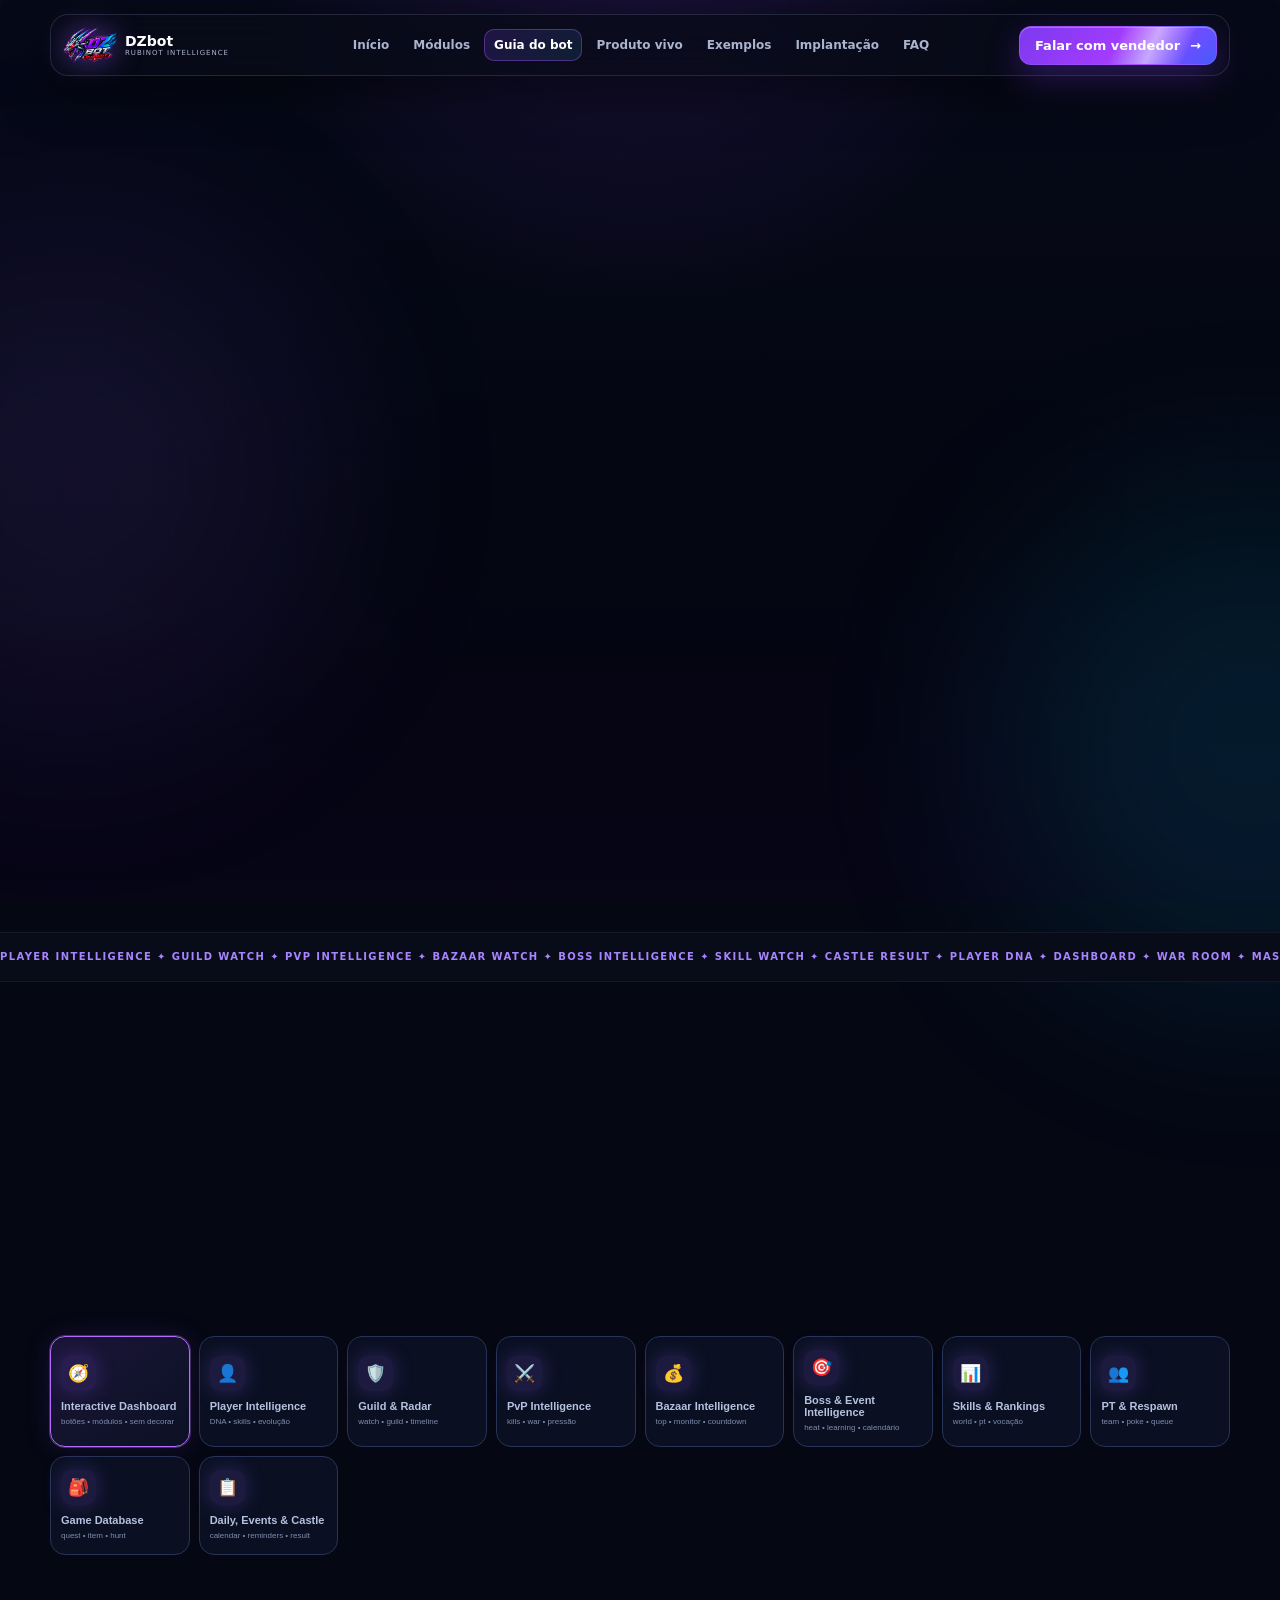
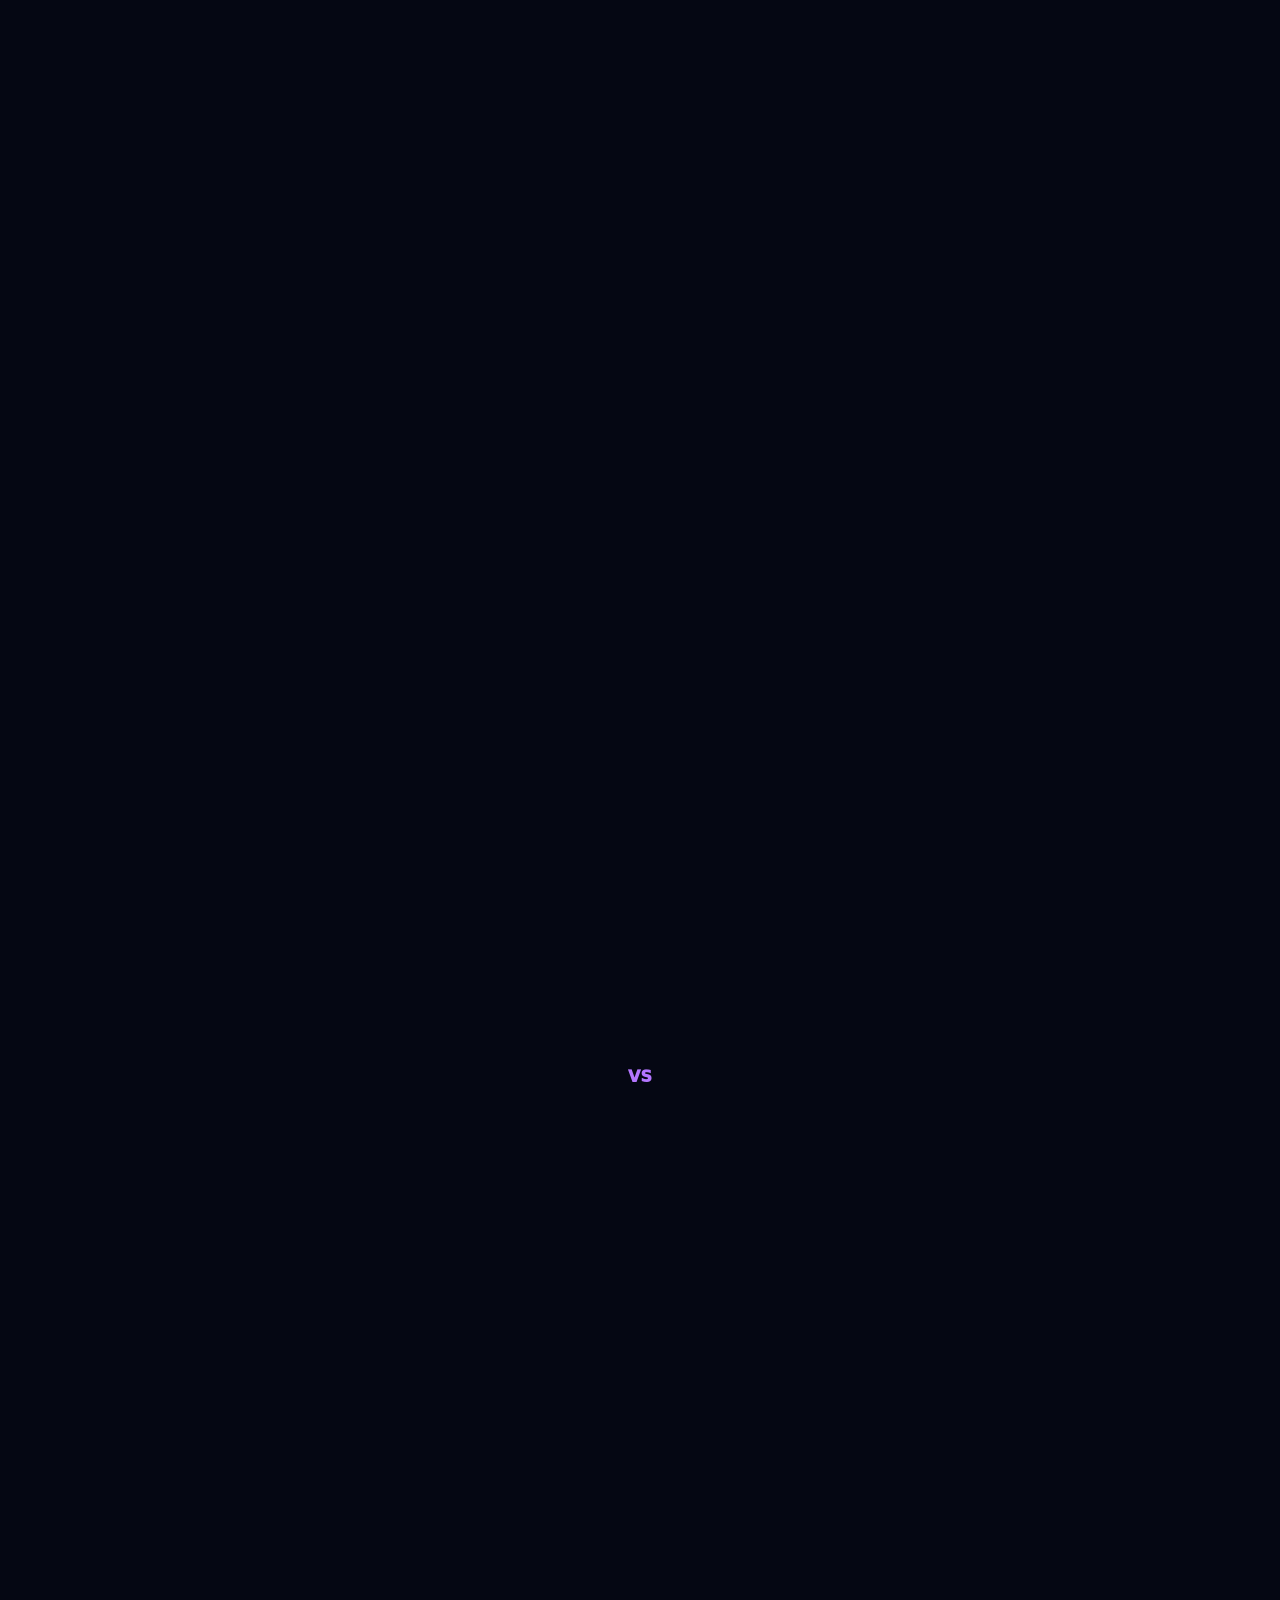
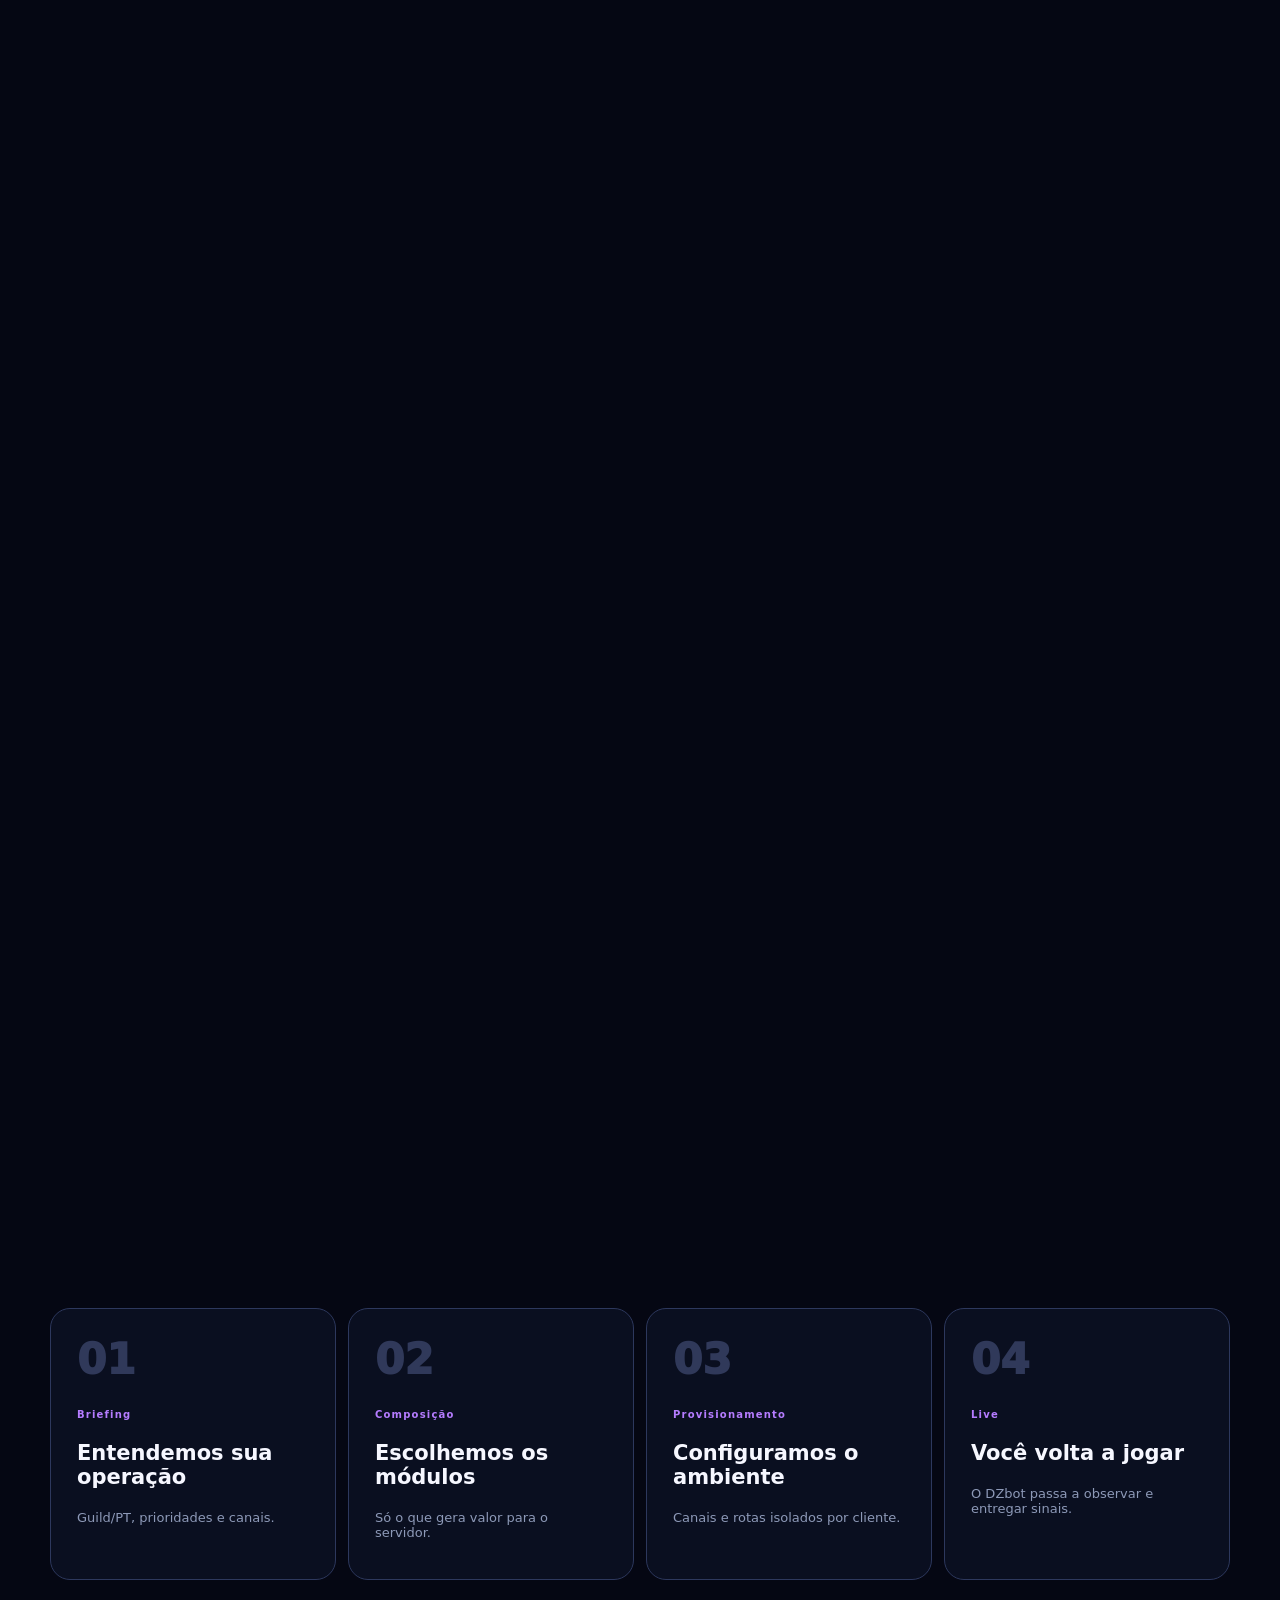
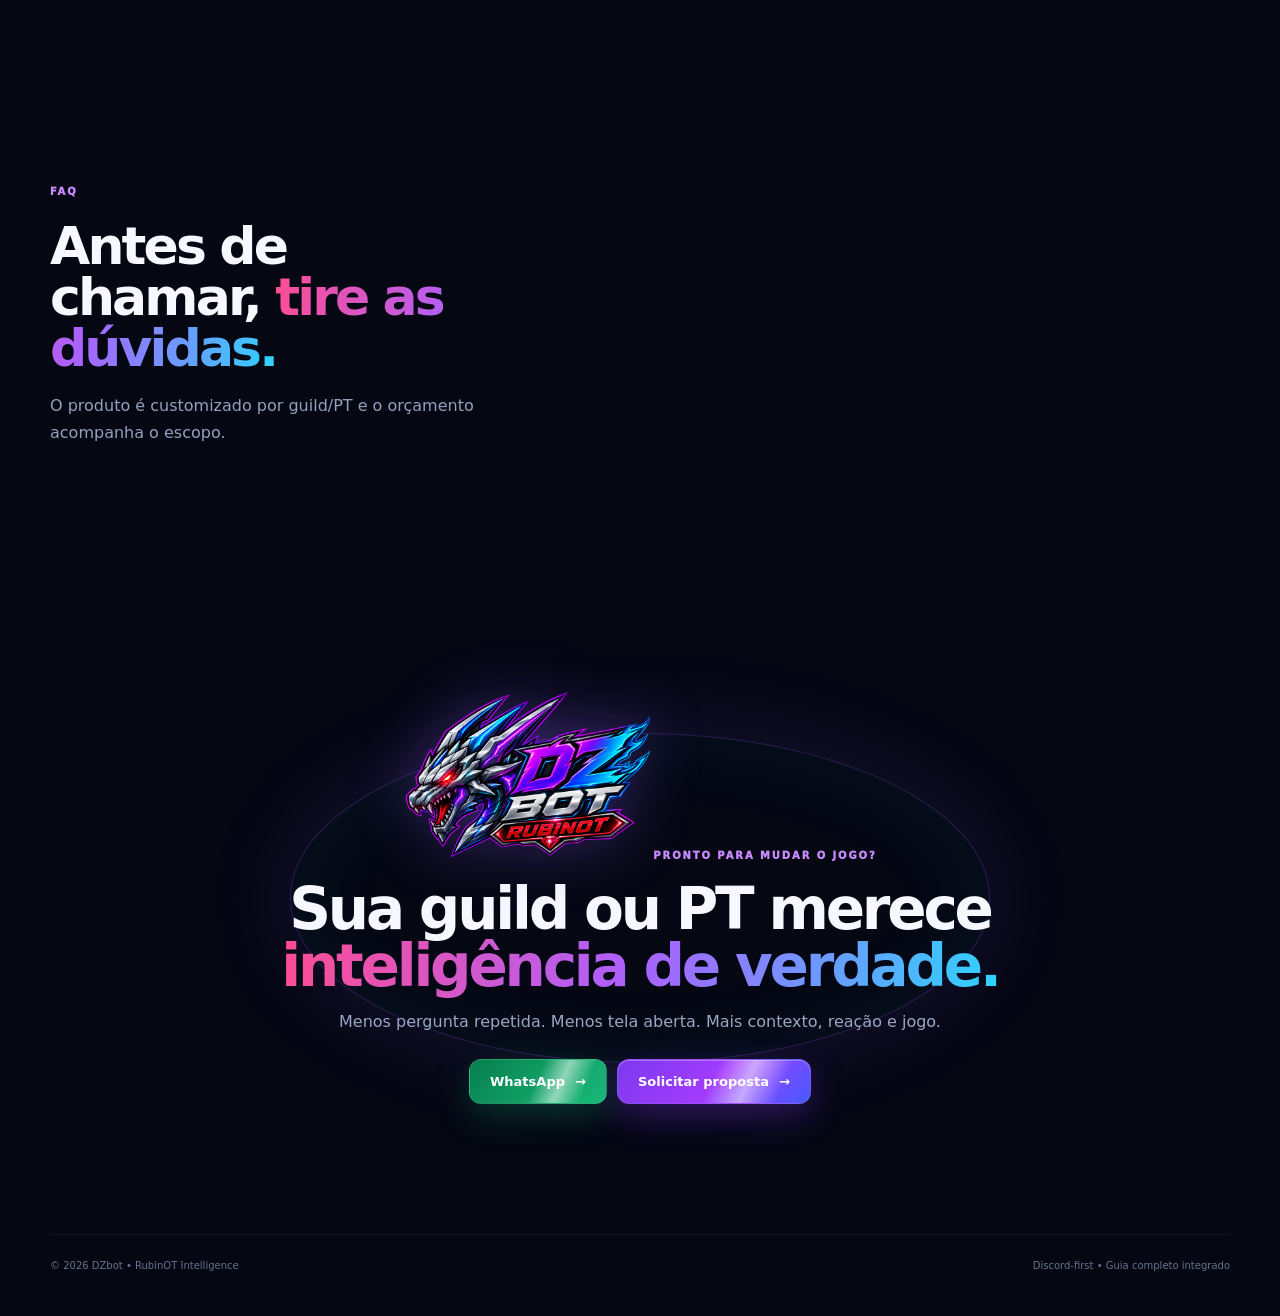
==== commit 518c4377: "DZbot V17 - Complete Player Academy + Bazaar + Dashboard" ====
--- a/index.html
+++ b/index.html
@@ -1,64 +1,60 @@
-<!doctype html><html lang="pt-BR"><head><meta charset="utf-8"><meta name="viewport" content="width=device-width,initial-scale=1,viewport-fit=cover"><meta name="theme-color" content="#050714"><title>DZbot — RubinOT Intelligence</title><link rel="icon" href="assets/favicon-v9.png"><link rel="stylesheet" href="styles.css"></head><body>
-<div class="bg-grid"></div><div class="aurora a1"></div><div class="aurora a2"></div><div class="scroll-progress" id="scrollProgress"></div>
-<header class="topbar"><a href="#inicio" class="brand"><img src="assets/logo-dzbot-v9.png"></a><button id="menuToggle" class="menu-toggle">☰</button><nav id="nav"><a href="#inicio">Início</a><a href="#modulos">Módulos</a><a href="#produto">Produto vivo</a><a href="#recursos">Recursos</a><a href="#exemplos">Exemplos</a><a href="#implantacao">Implantação</a><a href="#faq">FAQ</a></nav><span class="online"><i></i>ONLINE</span><a class="sales js-whatsapp" href="#">Falar com vendedor →</a></header>
+<!doctype html>
+<html lang="pt-BR">
+<head>
+  <meta charset="utf-8">
+  <meta name="viewport" content="width=device-width,initial-scale=1">
+  <meta name="theme-color" content="#050713">
+  <meta name="description" content="DZbot — inteligência operacional para guilds e PTs no RubinOT, direto no Discord. Guia completo com comandos, exemplos, playbooks e automações.">
+  <title>DZbot — RubinOT Intelligence</title>
+  <link rel="icon" href="assets/dzbot-logo.png">
+  <link rel="stylesheet" href="styles.css">
+</head>
+<body>
+<div class="progress" id="progress"></div><div class="ambient a1"></div><div class="ambient a2"></div><div class="gridfx"></div>
+<header class="navshell">
+  <a class="brand" href="#inicio"><img src="assets/dzbot-logo.png" alt="DZbot"><span><b>DZbot</b><small>RUBINOT INTELLIGENCE</small></span></a>
+  <nav id="nav"><a href="#inicio">Início</a><a href="#modulos">Módulos</a><a class="nav-guide" href="#guia">Guia do bot</a><a href="#produto">Produto vivo</a><a href="#provas">Exemplos</a><a href="#implantacao">Implantação</a><a href="#faq">FAQ</a></nav>
+  <a class="btn primary compact js-sales" href="#contato">Falar com vendedor <b>→</b></a><button class="menu" id="menu" aria-label="Abrir menu">☰</button>
+</header>
 <main>
-<section class="hero" id="inicio"><div class="hero-grid">
-<div class="hero-copy"><span class="badge">🔥 O BOT DEFINITIVO PARA SUA GUILD OU PT</span><h1>Faça seu Discord <em>trabalhar por você.</em></h1><p>Inteligência em tempo real para RubinOT. Mais controle, mais contexto e menos tempo perdido trocando de tela.</p><div class="hero-actions"><a class="cta primary js-whatsapp" href="#"><strong>◉ Adicionar ao Discord</strong><small>Fale com a equipe agora</small></a><a class="cta secondary" href="#modulos"><strong>↻ Ver recursos</strong><small>Explore todos os módulos</small></a></div><div class="chips"><span>🛡 100% Seguro</span><span>💬 Discord-first</span><span>🎧 Suporte premium</span><span>⚡ Atualizações constantes</span></div></div>
-<div class="hero-logo-zone"><div class="orbit o1"></div><div class="orbit o2"></div><img src="assets/logo-dzbot-v9.png" class="hero-logo"></div>
-<aside class="hero-highlight"><div class="hh"><span>DESTAQUES DO DZBOT</span><div><button id="heroPrev">←</button><button id="heroNext">→</button></div></div><div class="slides">
-<article class="hslide active"><div><h3>Cansado de perguntar quem <em>está online?</em></h3><p>O DZbot monitora 24/7 e mostra quem entrou, saiu e está pronto para PT.</p><b>01 / 05</b></div><img src="assets/mockup/hero-console.webp"></article>
-<article class="hslide"><div><h3>Boss apareceu? <em>Você precisa saber antes.</em></h3><p>Boss Intelligence ajuda sua PT a priorizar onde vale ficar de olho.</p><b>02 / 05</b></div><img src="assets/art/boss.webp"></article>
-<article class="hslide"><div><h3>Bazaar bom? <em>Não espere alguém avisar.</em></h3><p>Top, watch e interesse reduzem ruído e destacam oportunidade.</p><b>03 / 05</b></div><img src="assets/mockup/bazaar-highlight.webp"></article>
-<article class="hslide"><div><h3>Quer saber quem <em>carregou o dia?</em></h3><p>DZ Daily, rankings e Player DNA organizam o histórico observado.</p><b>04 / 05</b></div><img src="assets/screens/closing.webp"></article>
-<article class="hslide"><div><h3>Enemy entrou? <em>O Discord te chama.</em></h3><p>Friends, enemies e watch ficam prontos para a War Room reagir.</p><b>05 / 05</b></div><img src="assets/screens/enemy-offline.webp"></article></div><div class="hdots" id="heroDots"></div></aside>
-</div></section>
+<section class="hero section" id="inicio"><div class="hero-copy reveal"><span class="eyebrow"><i></i> RUBINOT • DISCORD-FIRST • GUILD + PT</span><h1>Faça seu Discord <em>trabalhar por você.</em></h1><p>O DZbot transforma sinais do RubinOT em decisão: players, Bazaar, bosses, PvP, skills, mortes, rankings, PT, eventos, game database, Castle e War Room — organizados onde seu time já se comunica.</p><div class="actions"><a class="btn primary magnetic" href="#guia">🧭 Aprender a usar <b>→</b></a><a class="btn ghost magnetic" href="#modulos">Explorar inteligência</a></div><div class="trust"><span><b>57 comandos</b> para jogadores</span><span><b>24/7</b> automações</span><span><b>Discord-first</b> sem trocar de tela</span></div></div>
+<div class="hero-logo reveal"><div class="logo-aura"></div><img src="assets/dzbot-logo.png" alt="DZbot RubinOT"><div class="orbit o1"></div><div class="orbit o2"></div><span class="float-tag t1">● BOSS SIGNAL</span><span class="float-tag t2">▲ PLAYER ONLINE</span><span class="float-tag t3">◆ BAZAAR WATCH</span></div>
+<aside class="spotlight glass reveal" id="spotlight"><div class="spot-head"><span>LIVE HIGHLIGHTS</span><div><button data-spot="prev" aria-label="Anterior">←</button><button data-spot="next" aria-label="Próximo">→</button></div></div><div id="spotBody"></div><div class="dots" id="spotDots"></div></aside></section>
+<div class="marquee"><div>PLAYER INTELLIGENCE ✦ GUILD WATCH ✦ PVP INTELLIGENCE ✦ BAZAAR WATCH ✦ BOSS INTELLIGENCE ✦ SKILL WATCH ✦ CASTLE RESULT ✦ PLAYER DNA ✦ DASHBOARD ✦ WAR ROOM ✦ MASSLOG ✦ RESPAWN ✦ PT PULSE ✦ GAME DATABASE ✦ IMBUEMENT ✦ EVENTS ✦</div></div>
+<section class="section" id="modulos"><div class="section-head reveal"><span class="kicker">PAINEL DE INTELIGÊNCIA</span><h2>Um clique. <em>Outro nível de contexto.</em></h2><p>Escolha um módulo e veja como a informação chega ao Discord.</p></div><div class="module-tabs" id="moduleTabs"></div><div class="module-stage glass reveal"><div class="module-copy" id="moduleCopy"></div><div class="discord-window"><div class="discord-top"><b><span class="dzbadge">DZ</span> DZbot</b><span class="live">● LIVE</span></div><div class="discord-content" id="discordContent"></div></div></div></section>
 
-<section class="module-strip" id="modulos"><div class="module-tabs">
-<button class="module active" data-module="player"><i>👥</i><span><b>Player Tracker</b><small>Online · Sessão · PT</small></span></button>
-<button class="module" data-module="guild"><i>👨‍👩‍👧‍👦</i><span><b>Guild Watch</b><small>Radar da guild</small></span></button>
-<button class="module" data-module="boss"><i>🎯</i><span><b>Boss Radar</b><small>Spawns · Janelas</small></span></button>
-<button class="module" data-module="bazaar"><i>💰</i><span><b>Bazaar Intel</b><small>Top · Watch</small></span></button>
-<button class="module" data-module="skills"><i>📊</i><span><b>Skills Tracker</b><small>Ranking · Digest</small></span></button>
-<button class="module" data-module="death"><i>💀</i><span><b>Death Intelligence</b><small>PvE/PvP · Histórico</small></span></button>
-<button class="module" data-module="dna"><i>🧬</i><span><b>Player DNA</b><small>Ritmo · Padrão</small></span></button>
-<button class="module" data-module="daily"><i>📋</i><span><b>DZ Daily</b><small>Resumo · Pressão</small></span></button></div></section>
+<section class="section academy" id="guia">
+  <div class="academy-hero reveal">
+    <div><span class="kicker">DZBOT ACADEMY • GUIA COMPLETO</span><h2>Não decore comandos. <em>Descubra o que você quer fazer.</em></h2><p>Esta área transforma o DZbot em um produto fácil de aprender: pesquise uma necessidade, filtre por tema, veja quando usar, copie um exemplo e entenda como combinar recursos em situações reais.</p></div>
+    <div class="academy-stats"><article><strong id="academyCommandCount">57</strong><span>comandos para jogadores</span></article><article><strong>15</strong><span>automações 24/7</span></article><article><strong>12</strong><span>playbooks práticos</span></article></div>
+  </div>
+  <div class="quickstart reveal"><div class="quickstart-head"><span class="kicker">COMECE EM 5 MINUTOS</span><b>Se você é novo, faça isso primeiro</b></div><div class="quickstart-grid"><article><i>01</i><b>/dashboard</b><span>Navegue por botões</span></article><article><i>02</i><b>/linkchar</b><span>Vincule seu personagem</span></article><article><i>03</i><b>/eu</b><span>Abra seu DZ ID</span></article><article><i>04</i><b>/online</b><span>Veja quem está disponível</span></article><article><i>05</i><b>/bazar</b><span>Veja oportunidades</span></article><article><i>06</i><b>/radar timeline</b><span>Veja o que mudou</span></article></div></div>
+  <div class="academy-tools reveal">
+    <label class="command-search"><span>⌕</span><input id="commandSearch" type="search" autocomplete="off" placeholder="O que você quer fazer? Ex.: bazaar, boss, hunt, enemy, skill, respawn..."><kbd>/</kbd></label>
+    <div class="academy-filters" id="academyFilters"></div>
+    <div class="academy-result"><span id="academyResultCount"></span><button id="expandAll" type="button">Expandir resultados</button></div>
+  </div>
+  <div class="command-grid" id="commandGrid"></div>
+  <div class="academy-empty" id="academyEmpty" hidden><b>Nada encontrado.</b><span>Tente palavras como player, bazaar, hunt, boss, pvp, skill, item ou respawn.</span></div>
 
-<section class="product section" id="produto"><div class="product-intro"><span>PRODUTO VIVO</span><h2>Inteligência que <em>se adapta 24/7.</em></h2><p>Cards visuais que mostram o que o bot faz sem obrigar o visitante a imaginar.</p></div><div class="product-cards">
-<article><img src="assets/mockup/boss-card.webp"><div><small>BOSS RADAR</small><h3>Boss Intelligence</h3><p>Radar de atenção e contexto.</p></div></article>
-<article><img src="assets/mockup/death-card.webp"><div><small>DEATH INTELLIGENCE</small><h3>Death Intelligence</h3><p>PvE/PvP, responsável e histórico.</p></div></article>
-<article><img src="assets/mockup/guild-card.webp"><div><small>GUILD WATCH</small><h3>Guild Intelligence</h3><p>Atividade coletiva e sinais de PT.</p></div></article>
-<article><img src="assets/mockup/bazaar-card.webp"><div><small>BAZAAR INTEL</small><h3>Opportunity Watch</h3><p>Top, watch e interesse.</p></div></article>
-<article><img src="assets/mockup/dna-card.webp"><div><small>PLAYER DNA</small><h3>Hunt Analyzer</h3><p>Ritmo, padrão e consistência.</p></div></article></div></section>
+  <div class="academy-subhead reveal"><span class="kicker">O BOT TRABALHA MESMO SEM VOCÊ PEDIR</span><h3>Automações que transformam sinais em contexto.</h3><p>Nem todo valor começa com uma barra “/”. Estes motores mantêm memória operacional e entregam sinais conforme a configuração da guild.</p></div>
+  <div class="automation-grid" id="automationGrid"></div>
 
-<section class="value" id="recursos">
-<article class="old"><span>DEIXE O PASSADO PARA TRÁS</span><h3>TeamSpeak é coisa do passado.</h3><p>O futuro é <em>Discord + DZbot.</em></p></article>
-<article class="compare legacy"><h4>✕ TeamSpeak / Métodos Antigos</h4><ul><li>Informação fragmentada</li><li>Atraso em alertas de Boss</li><li>Perda de Bazaars e spawns</li><li>Sem contexto de guild/PT</li><li>Muita pergunta, pouca ação</li><li>Ferramentas limitadas</li></ul><b>Reativo · Lento · Limitado</b></article>
-<div class="vs">VS</div>
-<article class="compare modern"><h4>✓ Discord + DZbot</h4><ul><li>Alertas em tempo real</li><li>Painel de War e Boss 24/7</li><li>Rastreamento de mortes e spawns</li><li>Contexto de guild e PT</li><li>Automação que filtra ruído</li><li>Inteligência acionável</li></ul><b>Proativo · Rápido · Inteligente</b></article>
-<article class="numbers"><span>DZBOT EM AÇÃO</span><div><b>24/7</b><small>Monitoramento</small></div><div><b>15+</b><small>Módulos</small></div><div><b>Guild</b><small>Configuração dedicada</small></div><div><b>Live</b><small>Alertas e contexto</small></div></article>
-<article class="examples-mini"><span>EXEMPLOS REAIS</span><div><img src="assets/screens/daily.webp"><img src="assets/screens/bazaar.webp"><img src="assets/screens/death.webp"><img src="assets/screens/dna.webp"><img src="assets/screens/skills.webp"><img src="assets/screens/friend-online.webp"></div></article></section>
+  <div class="academy-subhead reveal"><span class="kicker">PLAYBOOKS</span><h3>Use vários recursos como um fluxo, não como comandos isolados.</h3><p>Escolha uma situação real e siga a sequência.</p></div>
+  <div class="playbook-grid" id="playbookGrid"></div>
+  <div class="academy-note reveal"><b>Importante</b><p>O autocomplete do Discord é sempre a referência para campos e opções válidos do release atual. Alguns recursos dependem de permissões, configuração de canais e conteúdo já indexado. Boss Intelligence trabalha com sinais e confiança — não é promessa de spawn. Esta Academy mostra recursos de uso dos jogadores e omite comandos administrativos/restritos de manutenção.</p></div>
+</section>
 
-<section class="features section" id="exemplos"><div class="section-head"><span>HIGHLIGHTS DO DZBOT</span><h2>Recursos que <em>mudam o jogo.</em></h2></div><div class="feature-grid">
-<article><img src="assets/mockup/player-highlight.webp"><div><b>PLAYER INTELLIGENCE</b><h3>Saiba tudo do seu time.</h3><p>Online, XP, hunts e muito mais.</p></div></article>
-<article><img src="assets/mockup/boss-highlight.webp"><div><b>BOSS INTELLIGENCE</b><h3>Nunca perca um Boss.</h3><p>Spawns, janelas e alertas.</p></div></article>
-<article><img src="assets/mockup/bazaar-highlight.webp"><div><b>BAZAAR INTELLIGENCE</b><h3>Lucro inteligente.</h3><p>Preços, volume e oportunidades.</p></div></article>
-<article><img src="assets/mockup/war-highlight.webp"><div><b>WAR ROOM</b><h3>Decisão com informação.</h3><p>Painel de War e domínio total.</p></div></article>
-<article><img src="assets/mockup/death-highlight.webp"><div><b>DEATH INTELLIGENCE</b><h3>Cada morte importa.</h3><p>Histórico PvE e PvP.</p></div></article></div></section>
-
-<section class="interactive section"><div class="section-head"><span>EXPLORE O PRODUTO</span><h2>Clique em um módulo. <em>Veja o que muda.</em></h2></div><div class="preview"><div class="preview-copy"><span id="previewTag">PLAYER TRACKER</span><h3 id="previewTitle">Saiba quem entrou, saiu e está pronto para PT.</h3><p id="previewText">Status, sessão, level e contexto operacional no Discord.</p><ul id="previewList"><li>Status online/offline</li><li>Sessão observada</li><li>Friend / Enemy / Watch</li></ul><a class="js-whatsapp" href="#">Quero isso no meu Discord →</a></div><div class="discord"><div class="discord-head"><span>DZ</span><b>DZbot</b><i>APP</i><em>● LIVE</em></div><div class="discord-screen"><img id="previewImage" src="assets/screens/friend-online.webp"></div></div></div></section>
-
-<section class="implant section" id="implantacao"><div class="section-head"><span>IMPLANTAÇÃO ASSISTIDA</span><h2>Do briefing ao live. <em>Sem enrolação.</em></h2></div><div class="steps"><article><i>💬</i><b>01</b><h3>Entendemos sua operação</h3><p>Guild, PT, rotina e objetivos.</p></article><article><i>🧩</i><b>02</b><h3>Escolhemos os módulos</h3><p>Somente o que gera valor.</p></article><article><i>⚙️</i><b>03</b><h3>Configuramos tudo</h3><p>Canais e experiência por servidor.</p></article><article><i>🚀</i><b>04</b><h3>Você volta a jogar</h3><p>O DZbot entrega contexto.</p></article></div></section>
-
-<section class="faq section" id="faq"><div class="section-head"><span>FAQ</span><h2>Antes de chamar, <em>tire as dúvidas.</em></h2></div><div class="faq-list">
-<div class="faq-item"><button>O DZbot é focado em RubinOT?<b>+</b></button><div><p>Sim. O produto atual é posicionado para RubinOT e para guilds/PTs no Discord.</p></div></div>
-<div class="faq-item"><button>Preciso sair do Discord para usar?<b>+</b></button><div><p>O fluxo principal fica no Discord; links externos aparecem quando agregam valor.</p></div></div>
-<div class="faq-item"><button>Consigo monitorar friends, enemies e watch?<b>+</b></button><div><p>Sim. O bot organiza aliados, alvos e personagens observados.</p></div></div>
-<div class="faq-item"><button>Boss Intelligence prevê spawn com certeza?<b>+</b></button><div><p>Não. Trabalha com histórico, sinais e níveis de atenção.</p></div></div>
-<div class="faq-item"><button>O Bazaar compra ou dá lance sozinho?<b>+</b></button><div><p>Não. O bot organiza top, watches, interesse e acesso ao leilão.</p></div></div>
-<div class="faq-item"><button>O que é Player DNA?<b>+</b></button><div><p>É contexto derivado do histórico observado: ritmo, consistência e marcos.</p></div></div>
-<div class="faq-item"><button>Posso escolher os módulos?<b>+</b></button><div><p>Sim. A implantação é composta conforme a necessidade da guild/PT.</p></div></div>
-<div class="faq-item"><button>Existe preço público?<b>+</b></button><div><p>Não. A proposta é personalizada.</p></div></div></div></section>
-
-<section class="final-cta"><div><h2>Pronto para dominar o RubinOT?</h2><p>Transforme informação espalhada em inteligência acionável.</p></div><a class="whatsapp js-whatsapp" href="#">🟢 Falar no WhatsApp →</a><a class="discord-btn js-whatsapp" href="#">💬 Falar com a equipe →</a></section></main>
-<footer><span>© 2026 DZbot · RubinOT Intelligence</span><span>Discord-first · Suporte premium</span><span>Feito para a comunidade RubinOT</span></footer>
-<script src="config.js"></script><script src="script.js"></script></body></html>+<section class="section product" id="produto"><div class="section-head reveal"><span class="kicker">PRODUTO VIVO</span><h2>Não é uma lista de features. <em>É uma operação acontecendo.</em></h2><p>Vitrine automática com cenários do DZbot, prova visual e contexto comercial.</p></div><div class="carousel reveal"><button class="car-arrow left" data-car="prev" aria-label="Anterior">←</button><div class="car-stage" id="carStage"></div><button class="car-arrow right" data-car="next" aria-label="Próximo">→</button></div><div class="car-meta"><div id="carTitle"></div><div class="dots" id="carDots"></div></div></section>
+<section class="section compare" id="vantagem"><div class="section-head reveal"><span class="kicker">MUDE A EXPERIÊNCIA</span><h2>Do “alguém viu isso?” para <em>“o DZbot já avisou”.</em></h2></div><div class="compare-grid"><article class="old reveal"><div class="bigicon">✕</div><small>MÉTODO ANTIGO</small><h3>Consulta manual e informação espalhada</h3><ul><li>Informação fragmentada em várias telas</li><li>Boss depende de alguém lembrar de consultar</li><li>Leilão do Bazaar fecha enquanto a PT está ocupada</li><li>Mortes e PvP sem contexto</li><li>Comunicação reativa e repetitiva</li></ul><strong>VOCÊ CAÇA A INFORMAÇÃO.</strong></article><div class="versus">VS</div><article class="new reveal"><div class="bigicon">✓</div><small>DISCORD + DZBOT</small><h3>Inteligência chega no canal certo</h3><ul><li>Alertas automáticos e sinais priorizados</li><li>Boss Intelligence e janelas de atenção</li><li>Bazaar Watch por vocação, level e preço</li><li>PvP, radar, guild watch e masslog</li><li>Player DNA, mortes, skills e rankings</li><li>PT, respawn, eventos e conhecimento</li></ul><strong>A INFORMAÇÃO ENCONTRA VOCÊ.</strong></article></div></section>
+<section class="section proof" id="provas"><div class="section-head reveal"><span class="kicker">PROVA, NÃO PROMESSA</span><h2>Veja o produto. <em>Entenda o valor.</em></h2></div><div class="proof-grid" id="proofGrid"></div></section>
+<section class="section bento"><article class="bento-main reveal"><span class="kicker">BOSS INTELLIGENCE</span><h2>Boss não deveria depender de sorte.</h2><p>O DZbot transforma histórico, sinais e janelas em atenção operacional para sua guild/PT.</p><div class="signal"><span>CRITICAL</span><b>Ghazbaran</b><small>janela estratégica • atenção elevada</small></div></article><article class="bento-card reveal"><b>PLAYER DNA</b><strong>Ritmo. Consistência. Pressão.</strong><p>Leitura de atividade e padrões do personagem.</p></article><article class="bento-card gold reveal"><b>BAZAAR INTELLIGENCE</b><strong>Top, filtros e watch de oportunidade.</strong><p>Vocação, level, teto de RC e countdown direto no Discord.</p></article><article class="bento-card reveal"><b>PVP INTELLIGENCE</b><strong>Kill é sinal quando envolve quem importa.</strong><p>Contexto de WATCH, FRIEND, guild e PT.</p></article></section>
+<section class="section setup" id="implantacao"><div class="section-head reveal"><span class="kicker">IMPLANTAÇÃO ASSISTIDA</span><h2>Entrou no Discord. <em>Começou a fazer sentido.</em></h2></div><div class="steps"><article><i>01</i><b>Briefing</b><h3>Entendemos sua operação</h3><p>Guild/PT, prioridades e canais.</p></article><article><i>02</i><b>Composição</b><h3>Escolhemos os módulos</h3><p>Só o que gera valor para o servidor.</p></article><article><i>03</i><b>Provisionamento</b><h3>Configuramos o ambiente</h3><p>Canais e rotas isolados por cliente.</p></article><article><i>04</i><b>Live</b><h3>Você volta a jogar</h3><p>O DZbot passa a observar e entregar sinais.</p></article></div></section>
+<section class="section faq" id="faq"><div class="faq-title"><span class="kicker">FAQ</span><h2>Antes de chamar, <em>tire as dúvidas.</em></h2><p>O produto é customizado por guild/PT e o orçamento acompanha o escopo.</p></div><div class="faq-list" id="faqList"></div></section>
+<section class="final-cta section" id="contato"><div class="portal"></div><img src="assets/dzbot-logo.png" alt="DZbot"><span class="kicker">PRONTO PARA MUDAR O JOGO?</span><h2>Sua guild ou PT merece <em>inteligência de verdade.</em></h2><p>Menos pergunta repetida. Menos tela aberta. Mais contexto, reação e jogo.</p><div class="actions"><a class="btn whatsapp magnetic js-whatsapp" href="#">WhatsApp <b>→</b></a><a class="btn primary magnetic js-email" href="#">Solicitar proposta <b>→</b></a></div></section>
+</main>
+<footer><span>© 2026 DZbot • RubinOT Intelligence</span><span>Discord-first • Guia completo integrado</span></footer>
+<div class="copy-toast" id="copyToast" role="status" aria-live="polite">Comando copiado ✓</div>
+<div class="lightbox" id="lightbox"><button aria-label="Fechar">×</button><img alt="DZbot preview"></div>
+<script src="config.js"></script><script src="script.js"></script>
+</body></html>
--- a/styles.css
+++ b/styles.css
@@ -1,17 +1,8 @@
+:root{--bg:#050713;--panel:#0b1022cc;--line:#263052;--txt:#f6f7ff;--muted:#9ba8c8;--p:#a855f7;--pink:#ff4d91;--cyan:#2dd4ff;--green:#39f3a4;--gold:#ffbd3e;--red:#ff4d68}*{box-sizing:border-box}html{scroll-behavior:smooth}body{margin:0;background:var(--bg);color:var(--txt);font-family:Inter,ui-sans-serif,system-ui,-apple-system,Segoe UI,sans-serif;overflow-x:hidden}body:before{content:"";position:fixed;inset:0;background:radial-gradient(circle at 50% -10%,#46228355,transparent 34%),linear-gradient(180deg,#060918,#040611 60%,#070516);z-index:-5}.gridfx{position:fixed;inset:0;z-index:-4;pointer-events:none;opacity:.12;background-image:linear-gradient(#7782a522 1px,transparent 1px),linear-gradient(90deg,#7782a522 1px,transparent 1px);background-size:56px 56px;mask-image:linear-gradient(to bottom,#000,transparent 80%)}.ambient{position:fixed;width:500px;height:500px;border-radius:50%;filter:blur(110px);opacity:.11;z-index:-3}.a1{background:#8b5cf6;left:-180px;top:25%}.a2{background:#00cfff;right:-220px;top:55%}.progress{position:fixed;z-index:1000;left:0;top:0;height:3px;width:0;background:linear-gradient(90deg,var(--p),var(--pink),var(--cyan));box-shadow:0 0 16px var(--cyan)}.navshell{position:sticky;top:14px;z-index:100;width:min(1180px,calc(100% - 28px));margin:14px auto 0;padding:9px 12px;display:flex;align-items:center;gap:20px;border:1px solid #7b87ad3a;border-radius:18px;background:#080b18c7;backdrop-filter:blur(20px);box-shadow:0 14px 50px #0008}.brand{display:flex;align-items:center;gap:8px;color:white;text-decoration:none;min-width:200px}.brand img{width:54px;height:42px;object-fit:contain;filter:drop-shadow(0 0 14px #8b5cf688)}.brand span{display:grid}.brand b{font-size:14px}.brand small{font-size:7px;letter-spacing:.14em;color:#aeb7d2}.navshell nav{display:flex;align-items:center;gap:4px;margin:auto}.navshell nav a{color:#aab4cf;text-decoration:none;font-size:12px;font-weight:800;padding:9px 10px;border-radius:10px;transition:.25s}.navshell nav a:hover,.navshell nav a.active{color:white;background:#ffffff0d;box-shadow:inset 0 0 0 1px #8b5cf655}.btn{display:inline-flex;align-items:center;justify-content:center;gap:10px;text-decoration:none;color:white;border-radius:12px;padding:14px 20px;font-weight:900;font-size:13px;border:1px solid #ffffff18;transition:.25s;position:relative;overflow:hidden;will-change:transform}.btn:after{content:"";position:absolute;inset:-100% 50%;width:35%;transform:rotate(24deg);background:linear-gradient(90deg,transparent,#fff8,transparent);animation:shine 4.2s infinite}.primary{background:linear-gradient(135deg,#7c3aed,#a33bff 52%,#465bff);box-shadow:0 12px 35px #7c3aed55,inset 0 1px #fff4}.compact{padding:11px 15px;white-space:nowrap}.ghost{background:#0b1125aa}.whatsapp{background:linear-gradient(135deg,#087e50,#18bd77);box-shadow:0 12px 35px #16a76a44}.menu{display:none;background:none;color:white;border:0;font-size:22px}.section{width:min(1180px,calc(100% - 34px));margin:0 auto;padding:100px 0}.hero{min-height:760px;display:grid;grid-template-columns:1.05fr 1fr .85fr;align-items:center;gap:30px;padding-top:65px}.eyebrow,.kicker{font-size:10px;font-weight:950;letter-spacing:.19em;color:#c78aff}.eyebrow{display:inline-flex;align-items:center;gap:8px;border:1px solid #a855f744;background:#a855f70b;padding:8px 11px;border-radius:999px}.eyebrow i{width:7px;height:7px;border-radius:50%;background:var(--green);box-shadow:0 0 13px var(--green);animation:pulse 1.4s infinite}.hero h1,.section-head h2,.final-cta h2,.faq-title h2{font-size:clamp(42px,5.4vw,76px);line-height:.98;letter-spacing:-.055em;margin:22px 0 18px}.hero h1 em,.section-head h2 em,.final-cta h2 em,.faq-title h2 em{font-style:normal;background:linear-gradient(100deg,var(--pink),#aa61ff,var(--cyan));-webkit-background-clip:text;color:transparent}.hero-copy p,.section-head p{font-size:16px;line-height:1.75;color:var(--muted);max-width:600px}.actions{display:flex;gap:10px;flex-wrap:wrap;margin-top:28px}.trust{display:grid;grid-template-columns:repeat(3,1fr);gap:10px;margin-top:30px;padding-top:22px;border-top:1px solid #ffffff10}.trust span{font-size:10px;color:#8794b7}.trust b{display:block;color:white;font-size:13px;margin-bottom:4px}.hero-logo{position:relative;display:grid;place-items:center;min-height:500px}.hero-logo img{width:min(430px,100%);position:relative;z-index:3;filter:drop-shadow(0 22px 40px #000) drop-shadow(0 0 30px #b13cff55);animation:float 5s ease-in-out infinite}.logo-aura{position:absolute;width:75%;aspect-ratio:1;border-radius:50%;background:radial-gradient(circle,#9f45ff50,#006eff20 40%,transparent 70%);filter:blur(12px);animation:breathe 3.5s ease-in-out infinite}.orbit{position:absolute;border:1px solid #8f72ff33;border-radius:50%;animation:spin 18s linear infinite}.o1{width:390px;height:390px}.o2{width:310px;height:310px;animation-direction:reverse}.float-tag{position:absolute;z-index:4;padding:8px 10px;border:1px solid #ffffff1c;background:#070b17dd;backdrop-filter:blur(10px);border-radius:9px;font-size:8px;font-weight:900;letter-spacing:.12em;box-shadow:0 12px 30px #0008;animation:float 4s ease-in-out infinite}.t1{top:17%;right:-2%;color:var(--red)}.t2{bottom:21%;left:-3%;color:var(--green);animation-delay:-1.2s}.t3{bottom:8%;right:6%;color:var(--gold);animation-delay:-2.3s}.glass{background:linear-gradient(150deg,#10162cdd,#080b17dd);border:1px solid #5d6b9945;box-shadow:0 30px 70px #0008,inset 0 1px #fff1;backdrop-filter:blur(18px)}.spotlight{border-radius:22px;padding:20px;min-height:400px;position:relative;overflow:hidden}.spotlight:before,.module-stage:before{content:"";position:absolute;inset:0;background:radial-gradient(circle at 90% 0,#a855f71d,transparent 35%);pointer-events:none}.spot-head{display:flex;justify-content:space-between;align-items:center}.spot-head>span{font-size:9px;font-weight:950;letter-spacing:.17em;color:#c58aff}.spot-head button,.car-arrow{border:1px solid #59648655;background:#0b1123;color:white;border-radius:9px;cursor:pointer}.spot-head button{width:30px;height:30px}.spot-card{margin-top:32px}.spot-card .icon{font-size:38px}.spot-card h3{font-size:28px;line-height:1.05;margin:14px 0}.spot-card p{color:#9ba8c8;font-size:13px;line-height:1.6}.spot-card .mini{margin-top:20px;padding:13px;border:1px solid #ffffff13;border-radius:12px;background:#050815}.mini b{display:block;color:white;margin-bottom:7px}.mini span{display:block;color:#8ea0c7;font-size:10px;padding:4px 0}.dots{display:flex;gap:5px}.dots i{width:7px;height:7px;border-radius:9px;background:#4d5878}.dots i.active{width:25px;background:linear-gradient(90deg,var(--p),var(--cyan))}.spotlight>.dots{position:absolute;bottom:18px}.marquee{overflow:hidden;border-block:1px solid #ffffff0d;background:#080b18;height:50px;display:flex;align-items:center;color:#a984ff;font-size:10px;font-weight:900;letter-spacing:.14em}.marquee div{white-space:nowrap;animation:marquee 28s linear infinite}.section-head{max-width:820px;margin-bottom:42px}.section-head h2{font-size:clamp(38px,5vw,64px)}.module-tabs{display:grid;grid-template-columns:repeat(8,1fr);gap:9px;margin-bottom:16px}.module-tab{min-height:92px;border:1px solid #273458;background:#0a1022;color:#b6c1de;border-radius:15px;padding:13px 10px;text-align:left;cursor:pointer;transition:.25s}.module-tab:hover{transform:translateY(-4px);border-color:#8b5cf6;box-shadow:0 15px 30px #0006}.module-tab.active{border-color:#b46cff;background:linear-gradient(145deg,#1b1538,#0b1124);box-shadow:0 0 0 1px #b46cff55,0 0 28px #8b5cf622}.module-tab .mi{display:grid;place-items:center;width:35px;height:35px;border-radius:10px;background:#8b5cf622;box-shadow:0 0 20px #8b5cf644;font-size:17px;margin-bottom:9px}.module-tab b{font-size:11px;display:block}.module-tab small{font-size:8px;color:#7f8cad}.module-stage{position:relative;border-radius:24px;padding:30px;display:grid;grid-template-columns:.72fr 1.28fr;gap:30px;min-height:490px}.module-copy{align-self:center;padding:20px}.module-copy h3{font-size:42px;line-height:1.05;margin:12px 0}.module-copy p{color:#9aa7c5;line-height:1.7}.module-copy ul{padding:0;list-style:none}.module-copy li{margin:10px 0;color:#c4cce0;font-size:13px}.module-copy li:before{content:"✓";color:var(--green);margin-right:9px}.discord-window{border:1px solid #435075;border-radius:17px;background:#0d1326;overflow:hidden;align-self:center;box-shadow:0 25px 50px #0007}.discord-top{height:54px;padding:0 18px;display:flex;align-items:center;justify-content:space-between;border-bottom:1px solid #2c375b}.dzbadge{background:#8b5cf6;padding:6px;border-radius:8px;font-size:9px}.live{color:var(--green);font-size:9px}.discord-content{min-height:360px;padding:28px;display:grid;place-items:center;background:linear-gradient(#191919,#151515)}.discord-message{width:min(520px,100%);background:#202225;border-left:4px solid var(--p);padding:16px;border-radius:4px;color:#d9dce3;box-shadow:0 15px 40px #0006}.discord-message h4{margin:0 0 12px;color:white}.discord-message p{font-size:12px;line-height:1.55}.discord-message .rows{display:grid;gap:7px;font-size:11px}.discord-message .rows span{padding:7px 8px;background:#181a1d;border-radius:4px}.product{width:100%;max-width:none;padding-inline:max(17px,calc((100vw - 1180px)/2))}.carousel{position:relative;min-height:590px;display:grid;place-items:center}.car-stage{position:relative;width:min(1000px,90vw);height:520px;perspective:1200px}.car-card{position:absolute;left:50%;top:50%;width:62%;height:440px;border-radius:24px;overflow:hidden;border:1px solid #53618a66;background:#0b1022;transition:transform .7s cubic-bezier(.2,.8,.2,1),opacity .7s,filter .7s;box-shadow:0 30px 80px #000b;cursor:pointer}.car-card img{width:100%;height:100%;object-fit:cover}.car-card:after{content:"";position:absolute;inset:0;background:linear-gradient(180deg,transparent 55%,#03040acc)}.car-card .label{position:absolute;z-index:2;bottom:18px;left:18px;padding:9px 12px;border:1px solid #ffffff25;border-radius:10px;background:#050713bb;backdrop-filter:blur(10px);font-weight:900;font-size:11px}.car-card[data-pos="0"]{transform:translate(-50%,-50%) scale(1);z-index:5;opacity:1;filter:none;box-shadow:0 30px 90px #000c,0 0 45px #8b5cf622}.car-card[data-pos="-1"]{transform:translate(-98%,-50%) scale(.78) rotateY(18deg);z-index:3;opacity:.55;filter:blur(1px)}.car-card[data-pos="1"]{transform:translate(-2%,-50%) scale(.78) rotateY(-18deg);z-index:3;opacity:.55;filter:blur(1px)}.car-card[data-pos="-2"],.car-card[data-pos="2"]{transform:translate(-50%,-50%) scale(.55);opacity:0;pointer-events:none}.car-arrow{position:absolute;z-index:10;width:48px;height:48px;border-radius:50%;font-size:20px}.car-arrow.left{left:3%}.car-arrow.right{right:3%}.car-meta{display:flex;justify-content:center;gap:25px;align-items:center}.car-meta #carTitle{font-weight:900}.compare-grid{display:grid;grid-template-columns:1fr 60px 1fr;align-items:stretch}.old,.new{padding:36px;border-radius:24px;position:relative;overflow:hidden}.old{border:1px solid #ff4d6845;background:linear-gradient(145deg,#1c0a14,#0a0b16)}.new{border:1px solid #39f3a455;background:linear-gradient(145deg,#071b18,#09101d);box-shadow:0 0 45px #39f3a412}.bigicon{font-size:35px}.old .bigicon{color:var(--red)}.new .bigicon{color:var(--green)}.old small,.new small{font-weight:950;letter-spacing:.15em}.old small{color:#ff8092}.new small{color:#67f8b8}.old h3,.new h3{font-size:28px}.old ul,.new ul{padding:0;list-style:none}.old li,.new li{padding:12px 0;border-bottom:1px solid #ffffff0b;color:#b3bdd4}.old li:before{content:"✕";color:var(--red);margin-right:10px}.new li:before{content:"✓";color:var(--green);margin-right:10px}.old strong,.new strong{display:block;margin-top:24px;font-size:11px;letter-spacing:.12em}.old strong{color:var(--red)}.new strong{color:var(--green)}.versus{display:grid;place-items:center;font-weight:950;color:#b476ff}.proof-grid{display:grid;grid-template-columns:repeat(4,1fr);gap:14px}.proof-card{border:1px solid #303b60;border-radius:18px;overflow:hidden;background:#0a0f20;cursor:pointer;transition:.3s}.proof-card:hover{transform:translateY(-8px);border-color:#a855f7;box-shadow:0 20px 45px #0008,0 0 30px #8b5cf622}.proof-card img{width:100%;height:220px;object-fit:cover;transition:.5s}.proof-card:hover img{transform:scale(1.05)}.proof-card div{padding:15px}.proof-card b{font-size:13px}.proof-card small{display:block;color:#7f8ba8;margin-top:5px}.bento{display:grid;grid-template-columns:2fr 1fr 1fr;gap:14px}.bento article{border:1px solid #2d385d;border-radius:22px;padding:28px;background:#0a0f20;min-height:210px}.bento-main{grid-row:span 2;background:radial-gradient(circle at 90% 20%,#ff3f3f22,transparent 30%),#0a0f20!important}.bento-main h2{font-size:46px;max-width:600px}.bento-main p,.bento-card p{color:#95a2bf}.signal{margin-top:28px;border:1px solid #ff4d6855;background:#ff4d680c;padding:16px;border-radius:14px;display:grid}.signal span{color:#ff5f75;font-size:9px;font-weight:950}.signal small{color:#8995b0}.bento-card{display:flex;flex-direction:column;justify-content:end}.bento-card b{font-size:9px;letter-spacing:.13em;color:#b97cff}.bento-card strong{font-size:20px;margin:10px 0}.bento-card.gold{border-color:#ffbd3e55;background:radial-gradient(circle at 80% 0,#ffbd3e1f,transparent 45%),#0a0f20}.steps{display:grid;grid-template-columns:repeat(4,1fr);gap:12px}.steps article{min-height:260px;padding:26px;border:1px solid #2d385d;border-radius:20px;background:#0a0f20;transition:.3s}.steps article:hover{transform:translateY(-7px);border-color:#a855f7;box-shadow:0 0 30px #8b5cf622}.steps i{font-style:normal;font-size:42px;font-weight:950;color:#30395a}.steps b{display:block;color:#b57cff;font-size:10px;letter-spacing:.12em;margin:25px 0 10px}.steps h3{font-size:21px}.steps p{color:#8d99b7;font-size:13px}.faq{display:grid;grid-template-columns:.8fr 1.2fr;gap:60px}.faq-title h2{font-size:52px}.faq-title p{color:#94a1bd;line-height:1.7}.faq-item{border:1px solid #2d385d;border-radius:14px;background:#090e1d;margin-bottom:10px;overflow:hidden}.faq-q{width:100%;background:none;border:0;color:white;padding:20px;text-align:left;font-weight:850;display:flex;justify-content:space-between;cursor:pointer}.faq-q span{color:#a855f7;font-size:20px;transition:.25s}.faq-a{max-height:0;opacity:0;overflow:hidden;color:#9ca8c3;line-height:1.7;font-size:13px;padding:0 20px;transition:.35s}.faq-item.open{border-color:#8b5cf688;box-shadow:0 0 25px #8b5cf615}.faq-item.open .faq-a{max-height:180px;opacity:1;padding-bottom:20px}.faq-item.open .faq-q span{transform:rotate(45deg)}.final-cta{text-align:center;position:relative;overflow:hidden;padding-block:130px}.final-cta img{width:250px;filter:drop-shadow(0 0 30px #8b5cf655);animation:float 5s infinite}.final-cta h2{font-size:58px;max-width:850px;margin:18px auto}.final-cta p{color:#9ba7c2}.final-cta .actions{justify-content:center}.portal{position:absolute;width:700px;height:330px;border-radius:50%;border:1px solid #8b5cf644;left:50%;top:50%;transform:translate(-50%,-50%);box-shadow:0 0 90px #8b5cf622,inset 0 0 90px #2dd4ff10;z-index:-1;animation:breathe 3s infinite}footer{width:min(1180px,calc(100% - 34px));margin:auto;padding:25px 0 45px;border-top:1px solid #ffffff10;display:flex;justify-content:space-between;color:#66728e;font-size:10px}.lightbox{position:fixed;inset:0;z-index:1000;background:#02030ae8;backdrop-filter:blur(16px);display:none;place-items:center;padding:30px}.lightbox.open{display:grid}.lightbox img{max-width:min(1300px,95vw);max-height:88vh;border-radius:18px;border:1px solid #7886ad66;box-shadow:0 30px 100px #000}.lightbox button{position:absolute;right:30px;top:25px;width:45px;height:45px;border-radius:50%;border:1px solid #ffffff25;background:#0b1020;color:white;font-size:25px}.reveal{opacity:0;transform:translateY(24px);transition:.8s cubic-bezier(.2,.8,.2,1)}.reveal.visible{opacity:1;transform:none}@keyframes float{50%{transform:translateY(-12px) scale(1.015)}}@keyframes breathe{50%{transform:scale(1.08);opacity:.75}}@keyframes pulse{50%{opacity:.35;transform:scale(.7)}}@keyframes spin{to{transform:rotate(360deg)}}@keyframes shine{0%,65%{transform:translateX(-250%) rotate(24deg)}85%,100%{transform:translateX(350%) rotate(24deg)}}@keyframes marquee{to{transform:translateX(-50%)}}
+@media(max-width:1050px){.navshell nav{display:none}.navshell.open nav{display:flex;position:absolute;top:68px;left:0;right:0;flex-direction:column;background:#080b18f5;border:1px solid #344063;border-radius:15px;padding:12px}.menu{display:block}.hero{grid-template-columns:1fr 1fr}.spotlight{grid-column:1/-1;min-height:330px}.module-tabs{grid-template-columns:repeat(4,1fr)}.proof-grid{grid-template-columns:repeat(2,1fr)}.bento{grid-template-columns:1fr 1fr}.bento-main{grid-column:1/-1}.steps{grid-template-columns:repeat(2,1fr)}}@media(max-width:720px){.navshell{top:7px}.brand span,.navshell>.compact{display:none}.hero{grid-template-columns:1fr;text-align:center;padding-top:45px;min-height:auto}.hero-copy p{margin-inline:auto}.actions,.trust{justify-content:center}.trust{grid-template-columns:1fr 1fr}.hero-logo{min-height:390px}.hero-logo img{width:330px}.spotlight{text-align:left}.section{padding:70px 0}.module-tabs{grid-template-columns:repeat(2,1fr)}.module-stage{grid-template-columns:1fr;padding:14px}.module-copy{padding:10px}.module-copy h3{font-size:32px}.discord-content{min-height:300px;padding:14px}.car-stage{height:390px}.car-card{width:86%;height:330px}.car-card[data-pos="-1"]{transform:translate(-80%,-50%) scale(.7)}.car-card[data-pos="1"]{transform:translate(-20%,-50%) scale(.7)}.compare-grid{grid-template-columns:1fr}.versus{height:45px}.proof-grid,.bento,.steps,.faq{grid-template-columns:1fr}.bento-main{grid-column:auto}.proof-card img{height:190px}.faq{gap:25px}.final-cta h2{font-size:42px}footer{flex-direction:column;gap:8px}.float-tag{display:none}}@media(prefers-reduced-motion:reduce){*{animation:none!important;scroll-behavior:auto!important}.reveal{opacity:1;transform:none}}
 
-:root{--bg:#050714;--panel:#0b1020;--line:#263452;--text:#f7f9ff;--muted:#9aa8c1;--purple:#9b4dff;--cyan:#36d9ff;--pink:#ff4f91;--green:#28e29c;--gold:#f6b93b;--max:1480px}
-*{box-sizing:border-box}html{scroll-behavior:smooth;scroll-padding-top:86px}body{margin:0;background:var(--bg);color:var(--text);font-family:Inter,ui-sans-serif,system-ui,-apple-system,"Segoe UI",sans-serif;overflow-x:hidden}a{text-decoration:none;color:inherit}button{font:inherit}.bg-grid{position:fixed;inset:0;z-index:-4;pointer-events:none;background-image:linear-gradient(#51608016 1px,transparent 1px),linear-gradient(90deg,#51608016 1px,transparent 1px);background-size:52px 52px;opacity:.18}.aurora{position:fixed;width:700px;height:700px;border-radius:50%;filter:blur(160px);opacity:.14;z-index:-3;pointer-events:none}.a1{background:#6d28d9;right:-220px;top:-160px}.a2{background:#0891b2;left:-260px;bottom:-220px}.scroll-progress{position:fixed;z-index:3000;left:0;top:0;height:3px;width:0;background:linear-gradient(90deg,#7c3aed,#d946ef,#38bdf8);box-shadow:0 0 18px #7c3aed,0 0 30px #38bdf866}
-.topbar{position:fixed;z-index:1000;top:10px;left:50%;transform:translateX(-50%);width:min(calc(100% - 24px),1500px);height:66px;display:flex;align-items:center;gap:16px;padding:7px 14px;border:1px solid #ffffff16;border-radius:18px;background:#070a18df;backdrop-filter:blur(18px);box-shadow:0 16px 45px #0008}.brand{width:170px;height:56px;display:grid;place-items:center}.brand img{max-width:160px;max-height:54px;filter:drop-shadow(0 0 15px #6e46ff55)}.topbar nav{display:flex;gap:4px;margin-left:auto}.topbar nav a{padding:10px 12px;border-radius:10px;color:#c1cadc;font-size:12px;font-weight:800;transition:.2s}.topbar nav a:hover,.topbar nav a.active{color:white;background:#15192c;box-shadow:inset 0 0 0 1px #3c4665}.online{padding:9px 12px;border:1px solid #1f6b54;border-radius:999px;background:#082019;color:#48eeb0;font-size:9px;font-weight:950}.online i{display:inline-block;width:7px;height:7px;border-radius:50%;background:#35e7a6;box-shadow:0 0 10px #35e7a6;margin-right:5px;animation:pulse 1.4s infinite}.sales{padding:13px 17px;border-radius:11px;background:linear-gradient(135deg,#7b3ff0,#6e2df6);border:1px solid #9d68ff;font-size:12px;font-weight:950;box-shadow:0 12px 32px #7b3ff044}.menu-toggle{display:none;background:none;border:0;color:white;font-size:24px}
-.hero{padding:96px 20px 18px;min-height:650px;background:radial-gradient(circle at 50% 40%,#141b3c 0,#0a1023 36%,#050714 72%);border-bottom:1px solid #1a2440}.hero-grid{width:min(var(--max),100%);margin:auto;display:grid;grid-template-columns:.94fr 1.08fr .92fr;gap:28px;align-items:center}.badge{display:inline-block;padding:8px 12px;border:1px solid #7f233e;border-radius:999px;background:#2a0d17;color:#ff7392;font-size:9px;font-weight:950;letter-spacing:.12em}.hero-copy h1{font-size:clamp(48px,5.2vw,78px);line-height:.96;letter-spacing:-.055em;margin:18px 0}.hero-copy h1 em,.section-head h2 em,.product-intro h2 em{font-style:normal;background:linear-gradient(90deg,#ff4f86,#b04eff,#35caff);background-clip:text;color:transparent}.hero-copy>p{color:#a9b5c8;font-size:17px;line-height:1.55;max-width:620px}.hero-actions{display:flex;gap:12px;margin-top:25px}.cta{min-width:205px;padding:13px 16px;border-radius:12px;display:flex;flex-direction:column}.cta strong{font-size:12px}.cta small{font-size:9px;color:#b6bed0;margin-top:4px}.cta.primary{background:linear-gradient(135deg,#7d43ff,#7c2cf0);border:1px solid #a96dff;box-shadow:0 14px 38px #7d42ff45}.cta.secondary{background:#0d1324;border:1px solid #35415f}.chips{display:flex;flex-wrap:wrap;gap:8px;margin-top:18px}.chips span{padding:7px 9px;border-radius:999px;border:1px solid #27314d;background:#0b1020;color:#9ca8bd;font-size:9px}
-.hero-logo-zone{position:relative;min-height:470px;display:grid;place-items:center}.hero-logo{position:relative;z-index:2;width:min(520px,34vw);filter:drop-shadow(0 35px 48px #000b) drop-shadow(0 0 30px #7c3aed2d);animation:floatLogo 5s ease-in-out infinite}.orbit{position:absolute;border-radius:50%;border:1px solid #7a4aff36}.o1{width:470px;height:470px}.o2{width:390px;height:390px;border-style:dashed;border-color:#31c8ff28;animation:spin 20s linear infinite}.hero-highlight{min-height:420px;border:1px solid #273555;border-radius:20px;background:linear-gradient(145deg,#0d1325,#090c18);overflow:hidden;position:relative;box-shadow:0 24px 70px #0008}.hh{height:54px;padding:0 16px;display:flex;align-items:center;justify-content:space-between;border-bottom:1px solid #27324d;color:#a686d7;font-size:9px;font-weight:950;letter-spacing:.12em}.hh button{width:32px;height:32px;border-radius:50%;border:1px solid #35415f;background:#0f1628;color:white}.slides{position:relative;height:320px}.hslide{position:absolute;inset:0;display:grid;grid-template-columns:1fr 1.05fr;opacity:0;transform:translateX(26px);transition:.45s;pointer-events:none}.hslide.active{opacity:1;transform:none;pointer-events:auto}.hslide>div{padding:28px 22px}.hslide h3{font-size:29px;line-height:1.02;margin:0 0 12px}.hslide h3 em{font-style:normal;background:linear-gradient(90deg,#ff4f91,#3dc9ff);background-clip:text;color:transparent}.hslide p{color:#99a7bc;font-size:12px;line-height:1.6}.hslide img{width:100%;height:100%;object-fit:cover}.hslide b{display:inline-block;margin-top:18px;padding:7px 10px;border:1px solid #303b59;border-radius:999px;font-size:9px}.hdots{height:46px;display:flex;justify-content:center;align-items:center;gap:7px}.hdots button{width:28px;height:3px;border:0;background:#38445e;border-radius:99px}.hdots button.active{background:linear-gradient(90deg,#b34aff,#3bcfff)}
-.module-strip{padding:8px 20px 12px;background:#070a16;border-bottom:1px solid #1c2640}.module-tabs{width:min(var(--max),100%);margin:auto;display:grid;grid-template-columns:repeat(8,1fr);gap:8px}.module{min-height:74px;display:grid;grid-template-columns:44px 1fr;gap:9px;align-items:center;text-align:left;padding:10px;border:1px solid #27324d;border-radius:12px;background:#0b1020;color:white;cursor:pointer;transition:.2s}.module:hover,.module.active{transform:translateY(-2px);border-color:#8358c9;box-shadow:0 10px 30px #0006,0 0 18px #7c3aed16}.module.active{background:linear-gradient(145deg,#1a1631,#10172a)}.module i{width:44px;height:44px;border-radius:10px;display:grid;place-items:center;font-style:normal;font-size:20px;background:#13192c;box-shadow:0 0 20px #7c3aed55}.module b{display:block;font-size:11px}.module small{display:block;font-size:8px;color:#7f8ba2;margin-top:3px}
-.section{padding:80px 20px}.product{display:grid;grid-template-columns:230px 1fr;gap:20px;background:#060816}.product-intro>span,.section-head>span{color:#b77cff;font-size:9px;font-weight:950;letter-spacing:.14em}.product-intro h2{font-size:31px;line-height:1.05;margin:8px 0}.product-intro p{font-size:12px;color:#8f9db3;line-height:1.55}.product-cards{display:grid;grid-template-columns:repeat(5,1fr);gap:10px}.product-cards article{position:relative;height:220px;border:1px solid #303b59;border-radius:12px;overflow:hidden;background:#0d1221}.product-cards img{width:100%;height:100%;object-fit:cover;filter:brightness(.78)}.product-cards article>div{position:absolute;inset:0;padding:12px;display:flex;flex-direction:column;justify-content:flex-end;background:linear-gradient(transparent 30%,#050714dc 92%)}.product-cards small{font-size:8px;color:#c199ff;font-weight:950}.product-cards h3{font-size:14px;margin:4px 0}.product-cards p{font-size:9px;color:#c0c6d3}
-.value{padding:14px 20px;background:#070a16;display:grid;grid-template-columns:1.05fr 1.15fr 70px 1.15fr .95fr 1.4fr;gap:12px}.value>article,.vs{min-height:150px;border:1px solid #25304b;border-radius:12px;background:#0b1020;padding:15px}.old span{font-size:8px;color:#a98ad0}.old h3{font-size:21px;line-height:1.1}.old p{color:#b7bfd0}.old em{font-style:normal;color:#7a6dff}.compare h4{font-size:11px;margin:0 0 8px}.compare ul{list-style:none;padding:0;margin:0}.compare li{font-size:8px;padding:3px 0;color:#c0c7d4}.legacy li:before{content:"✕ ";color:#ff5f74}.modern li:before{content:"✓ ";color:#35e3a1}.compare>b{display:block;margin-top:8px;padding:6px;border-radius:6px;text-align:center;font-size:8px}.legacy>b{background:#32111a;color:#ff7387}.modern>b{background:#0d2e24;color:#56e7ae}.vs{display:grid;place-items:center;font-size:30px;font-weight:950;color:white;background:radial-gradient(circle,#7c3aed55,transparent 62%);border:0;text-shadow:0 0 20px #8e58ff}.numbers{display:grid;grid-template-columns:1fr 1fr;gap:8px}.numbers>span{grid-column:1/-1;font-size:8px;color:#a58ac9}.numbers div{display:flex;flex-direction:column}.numbers b{font-size:20px}.numbers small{font-size:7px;color:#818da4}.examples-mini>span{font-size:8px;color:#a58ac9}.examples-mini>div{display:grid;grid-template-columns:repeat(3,1fr);gap:5px;margin-top:8px}.examples-mini img{width:100%;height:50px;object-fit:cover;border-radius:5px}
-.section-head{width:min(var(--max),100%);margin:0 auto 28px}.section-head h2{font-size:34px;line-height:1.05;margin:8px 0}.features{background:#060816}.feature-grid{width:min(var(--max),100%);margin:auto;display:grid;grid-template-columns:repeat(5,1fr);gap:12px}.feature-grid article{position:relative;height:300px;border:1px solid #30405e;border-radius:14px;overflow:hidden;background:#0c1120}.feature-grid img{width:100%;height:100%;object-fit:cover}.feature-grid article>div{position:absolute;left:0;right:0;bottom:0;padding:14px;background:linear-gradient(transparent,#070914f5 45%)}.feature-grid b{font-size:9px}.feature-grid h3{font-size:14px;margin:4px 0}.feature-grid p{font-size:9px;color:#a3aec0}.feature-grid article:nth-child(1){border-color:#1974b9}.feature-grid article:nth-child(2){border-color:#8c2d3a}.feature-grid article:nth-child(3){border-color:#9f711e}.feature-grid article:nth-child(4){border-color:#7836b9}.feature-grid article:nth-child(5){border-color:#a92e75}
-.interactive{background:#080b17}.preview{width:min(var(--max),100%);margin:auto;display:grid;grid-template-columns:.8fr 1.2fr;border:1px solid #2b3857;border-radius:18px;background:#0b1020;overflow:hidden}.preview-copy{padding:42px}.preview-copy>span{font-size:9px;color:#b77cff;font-weight:950}.preview-copy h3{font-size:30px;line-height:1.05}.preview-copy p{color:#99a6bb}.preview-copy ul{list-style:none;padding:0}.preview-copy li{padding:6px 0;font-size:12px}.preview-copy li:before{content:"✓ ";color:#31dda0}.preview-copy a{color:#c79eff;font-weight:900;font-size:11px}.discord{margin:24px;border:1px solid #374563;border-radius:14px;background:#17191e;overflow:hidden}.discord-head{height:48px;display:flex;align-items:center;gap:8px;padding:0 12px;background:#0d1322}.discord-head span{width:28px;height:28px;border-radius:8px;background:#7648ff;display:grid;place-items:center;font-size:8px;font-weight:950}.discord-head i{font-style:normal;background:#5865f2;padding:2px 4px;border-radius:3px;font-size:7px}.discord-head em{margin-left:auto;color:#31dda0;font-style:normal;font-size:8px}.discord-screen{height:450px;display:grid;place-items:center}.discord-screen img{max-width:100%;max-height:100%;object-fit:contain}
-.implant{background:#070a15}.steps{width:min(var(--max),100%);margin:auto;display:grid;grid-template-columns:repeat(4,1fr);gap:12px}.steps article{min-height:230px;padding:22px;border:1px solid #27344e;border-radius:14px;background:#0c1220}.steps i{display:grid;place-items:center;width:42px;height:42px;border-radius:10px;background:#151c30;font-style:normal}.steps b{display:block;margin-top:16px;font-size:32px;color:#313c59}.steps h3{font-size:16px}.steps p{font-size:11px;color:#8f9bb1}
-.faq{background:#060816}.faq-list{width:min(1050px,100%);margin:auto;display:grid;grid-template-columns:1fr 1fr;gap:9px}.faq-item{border:1px solid #28344f;border-radius:12px;background:#0c1120;overflow:hidden}.faq-item button{width:100%;min-height:58px;padding:0 15px;border:0;background:transparent;color:white;display:flex;justify-content:space-between;align-items:center;text-align:left;font-size:11px;font-weight:900}.faq-item button b{font-size:20px;color:#a879ff}.faq-item>div{display:grid;grid-template-rows:0fr;transition:.3s}.faq-item>div p{overflow:hidden;margin:0;padding:0 15px;color:#8f9db2;font-size:10px;line-height:1.5}.faq-item.open>div{grid-template-rows:1fr}.faq-item.open>div p{padding-bottom:15px}.faq-item.open{border-color:#6c4e9e}
-.final-cta{padding:28px max(20px,calc((100% - var(--max))/2));display:grid;grid-template-columns:1fr 260px 260px;gap:16px;align-items:center;background:linear-gradient(90deg,#090b16,#11122a,#090b16);border-top:1px solid #262f4b}.final-cta h2{margin:0 0 4px;font-size:24px}.final-cta p{margin:0;color:#909bb0;font-size:11px}.whatsapp,.discord-btn{min-height:58px;border-radius:10px;display:flex;align-items:center;justify-content:center;font-size:11px;font-weight:950}.whatsapp{background:#13b85f;border:1px solid #39dc80}.discord-btn{background:linear-gradient(135deg,#7750ff,#5b3df3);border:1px solid #8d77ff}footer{padding:18px max(20px,calc((100% - var(--max))/2));display:flex;justify-content:space-between;align-items:center;background:#060714;border-top:1px solid #171e31;color:#6e7a91;font-size:8px}
-@keyframes pulse{50%{opacity:.35}}@keyframes floatLogo{50%{transform:translateY(-10px) scale(1.015)}}@keyframes spin{to{transform:rotate(360deg)}}
-@media(max-width:1200px){.hero-grid{grid-template-columns:1fr 1fr}.hero-highlight{grid-column:1/-1}.module-tabs{grid-template-columns:repeat(4,1fr)}.product{grid-template-columns:1fr}.product-cards{grid-template-columns:repeat(3,1fr)}.value{grid-template-columns:1fr 1fr}.vs{display:none}.feature-grid{grid-template-columns:repeat(3,1fr)}}@media(max-width:760px){.topbar{top:6px;height:58px;width:calc(100% - 12px)}.brand{width:90px}.brand img{max-width:86px}.topbar nav{display:none}.topbar nav.open{position:absolute;display:flex;flex-direction:column;top:64px;left:0;right:0;padding:10px;background:#080b18f5;border:1px solid #293550;border-radius:12px}.menu-toggle{display:block;margin-left:auto}.online{display:none}.sales{font-size:0;padding:11px}.sales:after{content:"→";font-size:14px}.hero{padding:88px 14px 18px}.hero-grid{grid-template-columns:1fr}.hero-copy{text-align:center}.hero-actions{flex-direction:column}.cta{width:100%}.hero-logo-zone{min-height:330px}.hero-logo{width:min(400px,88vw)}.o1{width:330px;height:330px}.o2{width:270px;height:270px}.module-strip{padding-inline:10px}.module-tabs{display:flex;overflow-x:auto;scroll-snap-type:x mandatory}.module{flex:0 0 180px;scroll-snap-align:start}.section{padding:68px 14px}.product-cards{display:flex;overflow-x:auto}.product-cards article{flex:0 0 78vw}.value{grid-template-columns:1fr}.feature-grid{display:flex;overflow-x:auto}.feature-grid article{flex:0 0 80vw}.preview{grid-template-columns:1fr}.preview-copy{padding:26px}.discord-screen{height:360px}.steps{grid-template-columns:1fr}.faq-list{grid-template-columns:1fr}.final-cta{grid-template-columns:1fr}.whatsapp,.discord-btn{width:100%}footer{flex-direction:column;gap:10px;text-align:center}}
-@media(prefers-reduced-motion:reduce){html{scroll-behavior:auto}.hero-logo,.o2,.online i{animation:none!important}}
+
+/* ===== V16 DZBOT ACADEMY / COMPLETE PRODUCT GUIDE ===== */
+.nav-guide{color:#fff!important;background:linear-gradient(135deg,#7c3aed33,#2dd4ff1a)!important;box-shadow:inset 0 0 0 1px #a855f766!important}.academy{padding-top:112px}.academy-hero{display:grid;grid-template-columns:1.2fr .8fr;gap:36px;align-items:end;padding:38px;border:1px solid #6c5ce744;border-radius:28px;background:radial-gradient(circle at 90% 10%,#a855f72b,transparent 32%),linear-gradient(145deg,#10162ddd,#070a17);box-shadow:0 30px 80px #0008,inset 0 1px #fff1}.academy-hero h2{font-size:clamp(38px,5vw,66px);line-height:1;letter-spacing:-.05em;margin:14px 0 16px}.academy-hero h2 em{font-style:normal;background:linear-gradient(100deg,var(--pink),#aa61ff,var(--cyan));-webkit-background-clip:text;color:transparent}.academy-hero p{color:var(--muted);line-height:1.75;max-width:740px}.academy-stats{display:grid;grid-template-columns:repeat(3,1fr);gap:10px}.academy-stats article{min-height:126px;padding:18px;border:1px solid #ffffff14;border-radius:18px;background:#060a17aa;display:flex;flex-direction:column;justify-content:flex-end}.academy-stats strong{font-size:34px;line-height:1;background:linear-gradient(90deg,#fff,#bb8dff);-webkit-background-clip:text;color:transparent}.academy-stats span{font-size:9px;text-transform:uppercase;letter-spacing:.12em;color:#8fa0c5;margin-top:9px;font-weight:900}.quickstart{margin:20px 0 28px;padding:24px;border:1px solid #2dd4ff2b;border-radius:22px;background:linear-gradient(135deg,#091426,#07101d)}.quickstart-head{display:flex;align-items:center;justify-content:space-between;gap:20px;margin-bottom:16px}.quickstart-head>b{font-size:13px;color:#dce8ff}.quickstart-grid{display:grid;grid-template-columns:repeat(6,1fr);gap:10px}.quickstart-grid article{position:relative;padding:16px 13px;border:1px solid #ffffff11;border-radius:14px;background:#071020;min-height:110px}.quickstart-grid i{display:block;font-style:normal;font-size:9px;color:var(--cyan);font-weight:900;letter-spacing:.12em}.quickstart-grid b{display:block;font-size:13px;margin:17px 0 5px;color:#fff}.quickstart-grid span{font-size:10px;line-height:1.35;color:#8797bb}.academy-tools{position:sticky;top:87px;z-index:40;margin:30px 0 22px;padding:16px;border:1px solid #52618c55;border-radius:20px;background:#070b18e8;backdrop-filter:blur(20px);box-shadow:0 16px 45px #0008}.command-search{display:flex;align-items:center;gap:10px;border:1px solid #56638c66;border-radius:14px;background:#0b1124;padding:0 14px;height:54px}.command-search>span{font-size:24px;color:#a879ff}.command-search input{flex:1;min-width:0;background:transparent;border:0;outline:0;color:#fff;font:inherit;font-size:14px}.command-search input::placeholder{color:#7180a4}.command-search kbd{border:1px solid #ffffff20;background:#ffffff0a;color:#94a2c3;border-radius:6px;padding:3px 7px;font-size:10px}.academy-filters{display:flex;flex-wrap:wrap;gap:7px;margin-top:12px}.academy-filter{border:1px solid #2e3b62;background:#0a1021;color:#9cabc9;border-radius:999px;padding:8px 12px;font-size:10px;font-weight:900;cursor:pointer;transition:.2s}.academy-filter:hover,.academy-filter.active{color:#fff;border-color:#a866ff;background:#8b5cf61c;box-shadow:0 0 18px #8b5cf622}.academy-result{display:flex;align-items:center;justify-content:space-between;margin-top:12px;color:#7f8eb0;font-size:10px}.academy-result button{border:0;background:transparent;color:#ad84ff;font:inherit;font-weight:900;cursor:pointer}.command-grid{display:grid;grid-template-columns:repeat(3,1fr);gap:12px}.command-card{border:1px solid #2c385d;border-radius:18px;background:linear-gradient(145deg,#0b1124,#080c19);overflow:hidden;transition:.24s;min-width:0}.command-card:hover{border-color:#7f5ed4;transform:translateY(-2px);box-shadow:0 18px 40px #0006}.command-card[open]{grid-column:span 1;border-color:#9769e9;background:linear-gradient(145deg,#151432,#090d1d);box-shadow:0 20px 45px #0007}.command-card summary{list-style:none;cursor:pointer;padding:17px;min-height:154px;position:relative}.command-card summary::-webkit-details-marker{display:none}.cmd-top{display:flex;align-items:flex-start;justify-content:space-between;gap:8px}.cmd-name{font-family:ui-monospace,SFMono-Regular,Consolas,monospace;color:#fff;font-size:14px;font-weight:900;padding:7px 9px;border:1px solid #8b5cf644;border-radius:9px;background:#8b5cf611}.cmd-badges{display:flex;gap:5px;flex-wrap:wrap;justify-content:flex-end}.cmd-badge{font-size:8px;font-weight:950;letter-spacing:.08em;text-transform:uppercase;padding:5px 7px;border-radius:999px;background:#ffffff0c;color:#8fa1c7;border:1px solid #ffffff10}.cmd-badge.admin{color:#ffcc76;border-color:#ffbd3e44;background:#ffbd3e0d}.command-card h4{font-size:17px;margin:14px 0 7px}.command-card summary p{margin:0;color:#8999bd;font-size:11px;line-height:1.55}.cmd-openhint{position:absolute;right:17px;bottom:14px;color:#7f8cac;font-size:9px}.command-card[open] .cmd-openhint{color:#ad7cff}.cmd-body{padding:0 17px 17px;border-top:1px solid #ffffff0d}.cmd-section{padding-top:14px}.cmd-section>span{display:block;font-size:8px;letter-spacing:.13em;color:#8e79c6;font-weight:950;margin-bottom:6px;text-transform:uppercase}.cmd-section p{margin:0;color:#b7c2dc;font-size:11px;line-height:1.6}.cmd-example{display:flex;align-items:center;gap:8px;margin-top:9px}.cmd-example code{flex:1;overflow:auto;white-space:nowrap;padding:10px;border:1px solid #2f3c63;background:#050815;border-radius:9px;color:#d5c2ff;font-size:10px}.copy-command{flex:0 0 auto;border:1px solid #785bb5;background:#17132a;color:#d5c4ff;border-radius:9px;padding:9px 10px;font-size:9px;font-weight:900;cursor:pointer}.copy-command:hover{background:#8b5cf622;color:#fff}.cmd-tags{display:flex;flex-wrap:wrap;gap:5px;margin-top:13px}.cmd-tags span{font-size:8px;color:#7484a8;padding:4px 6px;border-radius:6px;background:#ffffff08}.academy-empty{padding:45px;text-align:center;border:1px dashed #495476;border-radius:18px;color:#8998ba}.academy-empty b,.academy-empty span{display:block}.academy-empty b{color:#fff;font-size:18px}.academy-empty span{font-size:11px;margin-top:8px}.academy-subhead{max-width:800px;margin:80px 0 24px}.academy-subhead h3{font-size:clamp(30px,4vw,48px);line-height:1.03;margin:10px 0}.academy-subhead p{color:#8f9dbc;line-height:1.65}.automation-grid{display:grid;grid-template-columns:repeat(4,1fr);gap:11px}.automation-card{padding:19px;border:1px solid #263455;border-radius:17px;background:#091021;min-height:180px;position:relative;overflow:hidden}.automation-card:after{content:"";position:absolute;width:120px;height:120px;border-radius:50%;background:#8b5cf611;right:-50px;bottom:-50px;filter:blur(8px)}.automation-card .auto-icon{font-size:23px}.automation-card b{display:block;margin:13px 0 8px;font-size:14px}.automation-card p{margin:0;color:#8494b7;font-size:10px;line-height:1.6}.playbook-grid{display:grid;grid-template-columns:repeat(2,1fr);gap:11px}.playbook-card{padding:20px;border:1px solid #31405f;border-radius:16px;background:linear-gradient(135deg,#0c1225,#080c19)}.playbook-card header{display:flex;justify-content:space-between;gap:10px;align-items:center}.playbook-card header b{font-size:15px}.playbook-card header span{font-size:9px;color:var(--green);font-weight:900}.playbook-flow{display:block;margin:13px 0;padding:10px 12px;border:1px solid #2e3a5d;border-radius:9px;background:#050815;color:#cdb7ff;font:10px/1.55 ui-monospace,SFMono-Regular,Consolas,monospace}.playbook-card p{margin:0;color:#8796b7;font-size:10px;line-height:1.55}.academy-note{margin-top:24px;padding:18px 20px;border:1px solid #ffbd3e3b;border-radius:15px;background:#ffbd3e08;display:flex;gap:14px;align-items:flex-start}.academy-note b{color:#ffd27a;white-space:nowrap}.academy-note p{margin:0;color:#a9b2c7;font-size:11px;line-height:1.6}.copy-toast{position:fixed;z-index:2000;left:50%;bottom:24px;transform:translate(-50%,20px);opacity:0;pointer-events:none;padding:10px 14px;border:1px solid #39f3a455;border-radius:999px;background:#071712e8;color:#8affc4;font-size:10px;font-weight:900;transition:.25s;box-shadow:0 15px 40px #0009}.copy-toast.show{opacity:1;transform:translate(-50%,0)}
+@media(max-width:1050px){.academy-hero{grid-template-columns:1fr}.quickstart-grid{grid-template-columns:repeat(3,1fr)}.command-grid{grid-template-columns:repeat(2,1fr)}.automation-grid{grid-template-columns:repeat(3,1fr)}}
+@media(max-width:760px){.academy{padding-top:80px}.academy-hero{padding:25px 19px}.academy-stats{grid-template-columns:repeat(3,1fr)}.academy-stats article{min-height:95px;padding:12px}.academy-stats strong{font-size:25px}.academy-stats span{font-size:7px}.quickstart-head{display:block}.quickstart-head>b{display:block;margin-top:7px}.quickstart-grid{grid-template-columns:repeat(2,1fr)}.academy-tools{top:72px;padding:11px}.command-search{height:50px}.command-search kbd{display:none}.command-grid{grid-template-columns:1fr}.command-card[open]{grid-column:auto}.automation-grid,.playbook-grid{grid-template-columns:1fr}.academy-note{display:block}.academy-note p{margin-top:7px}.academy-filter{padding:7px 10px;font-size:9px}}
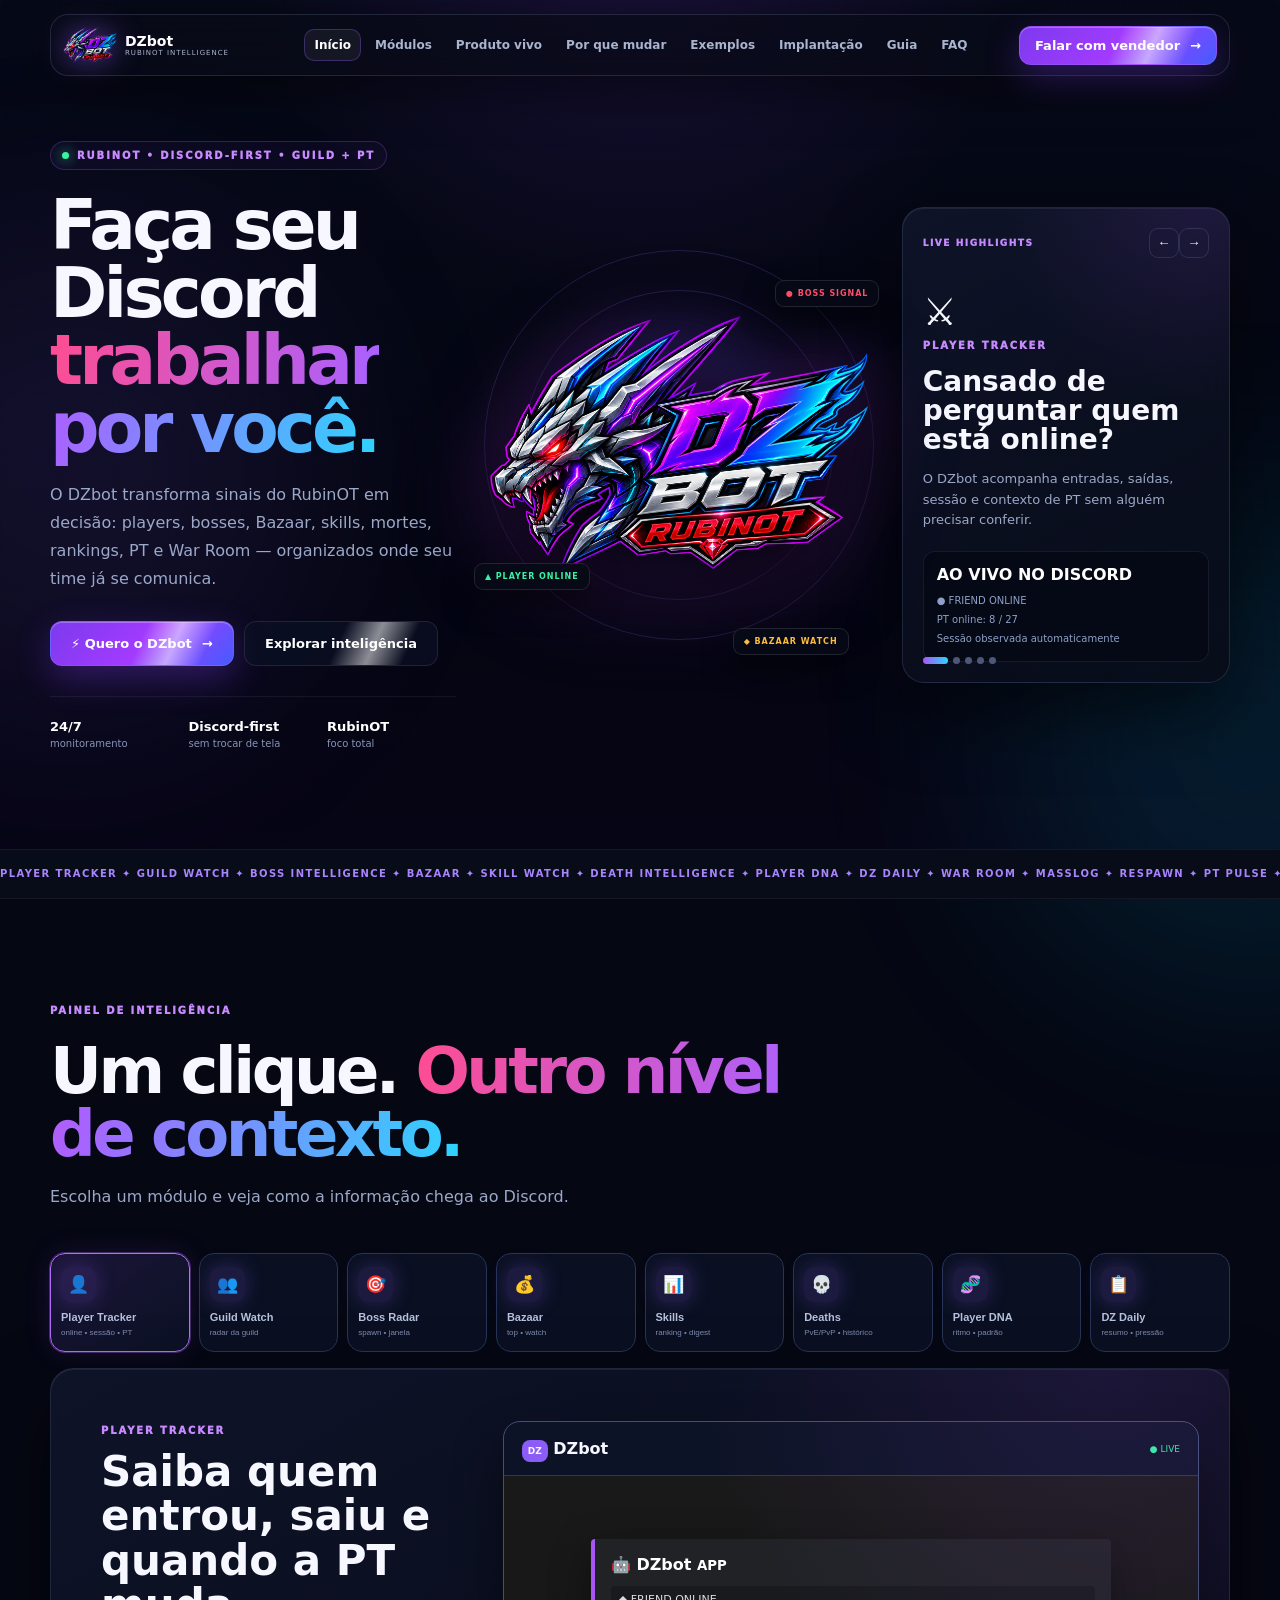
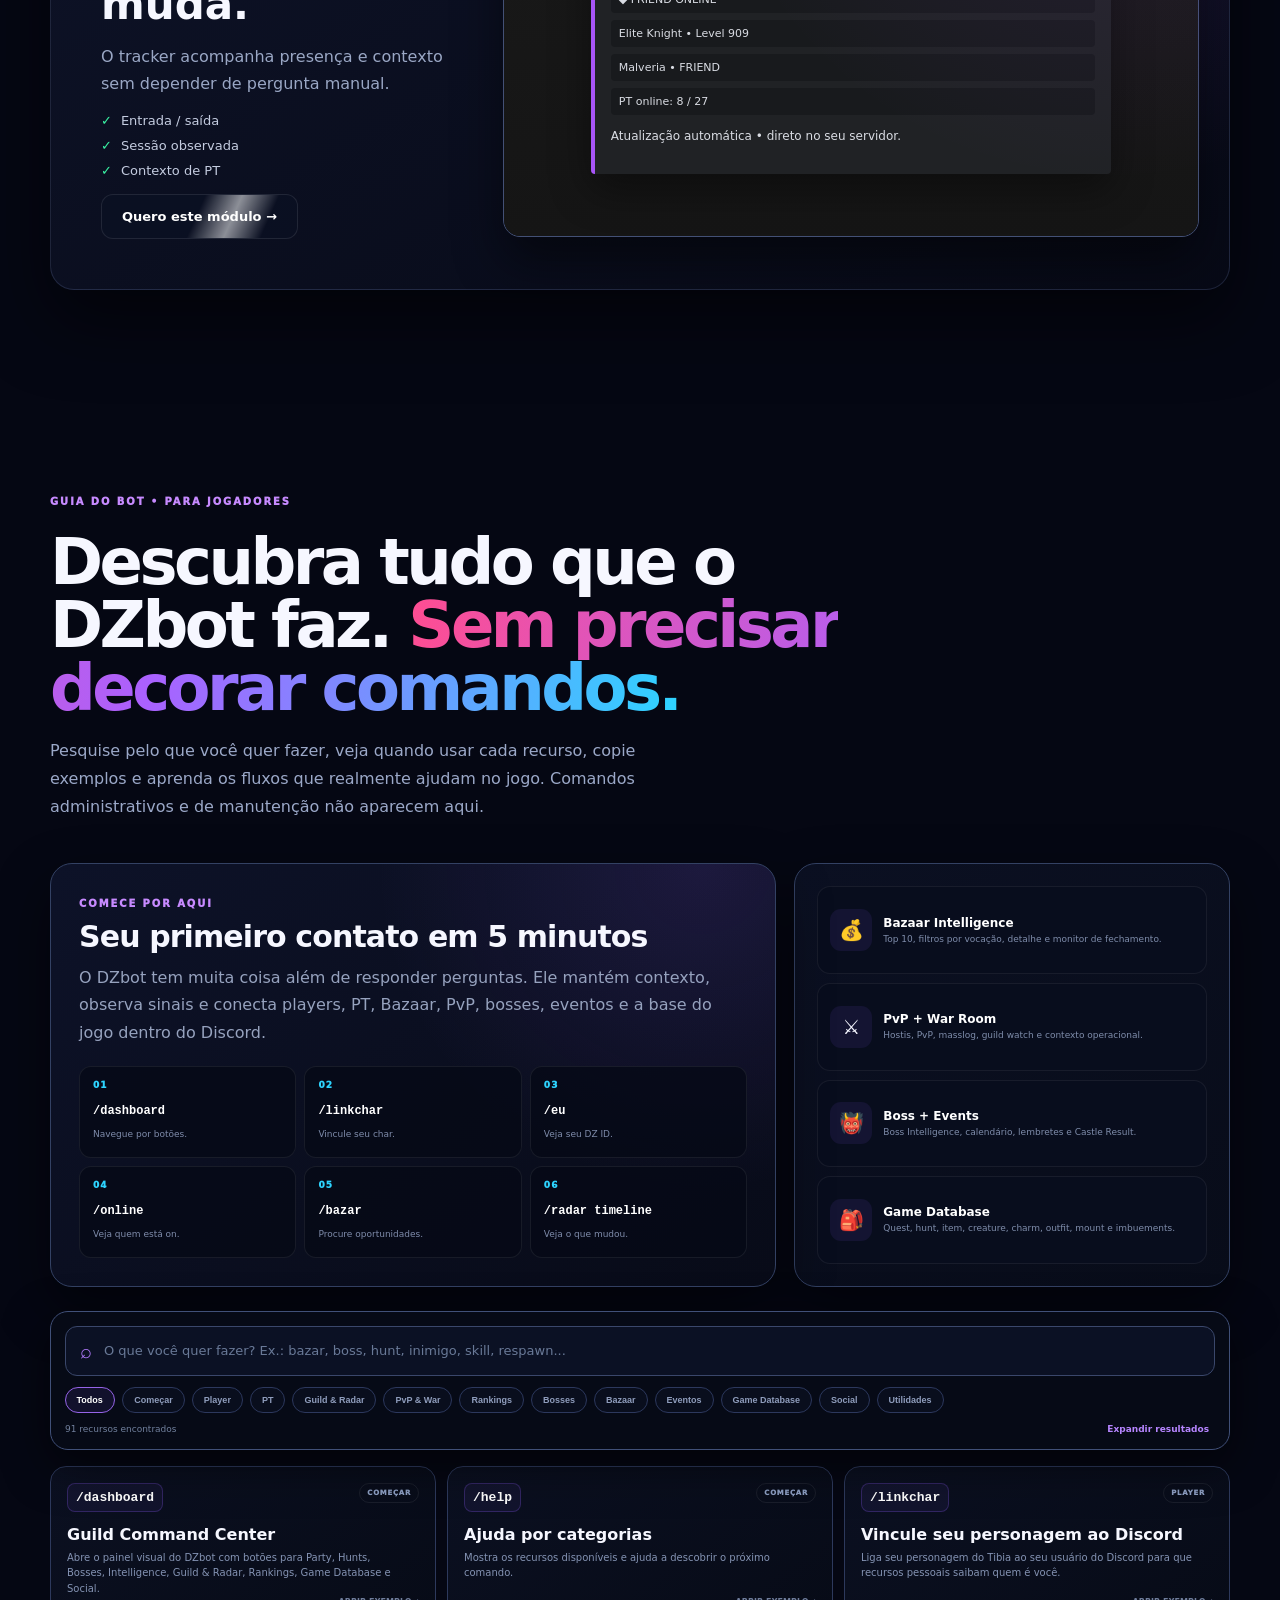
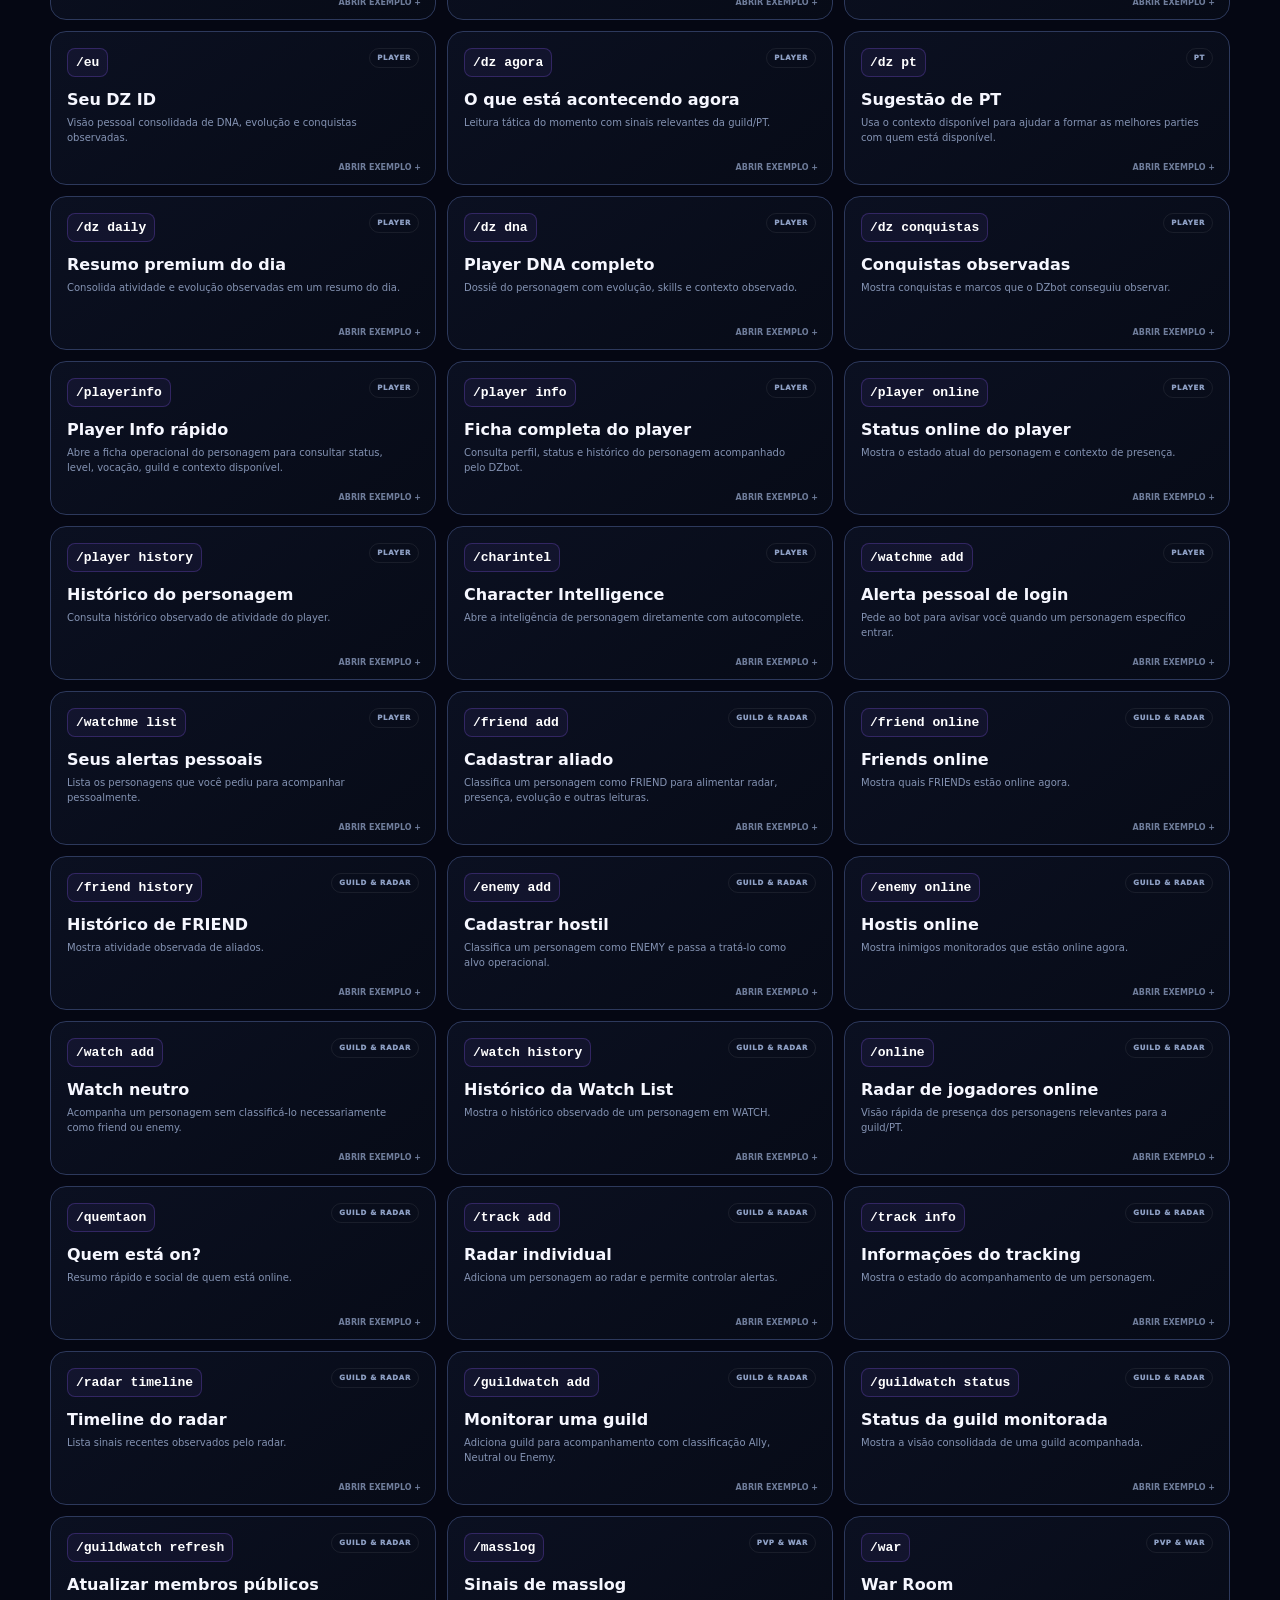
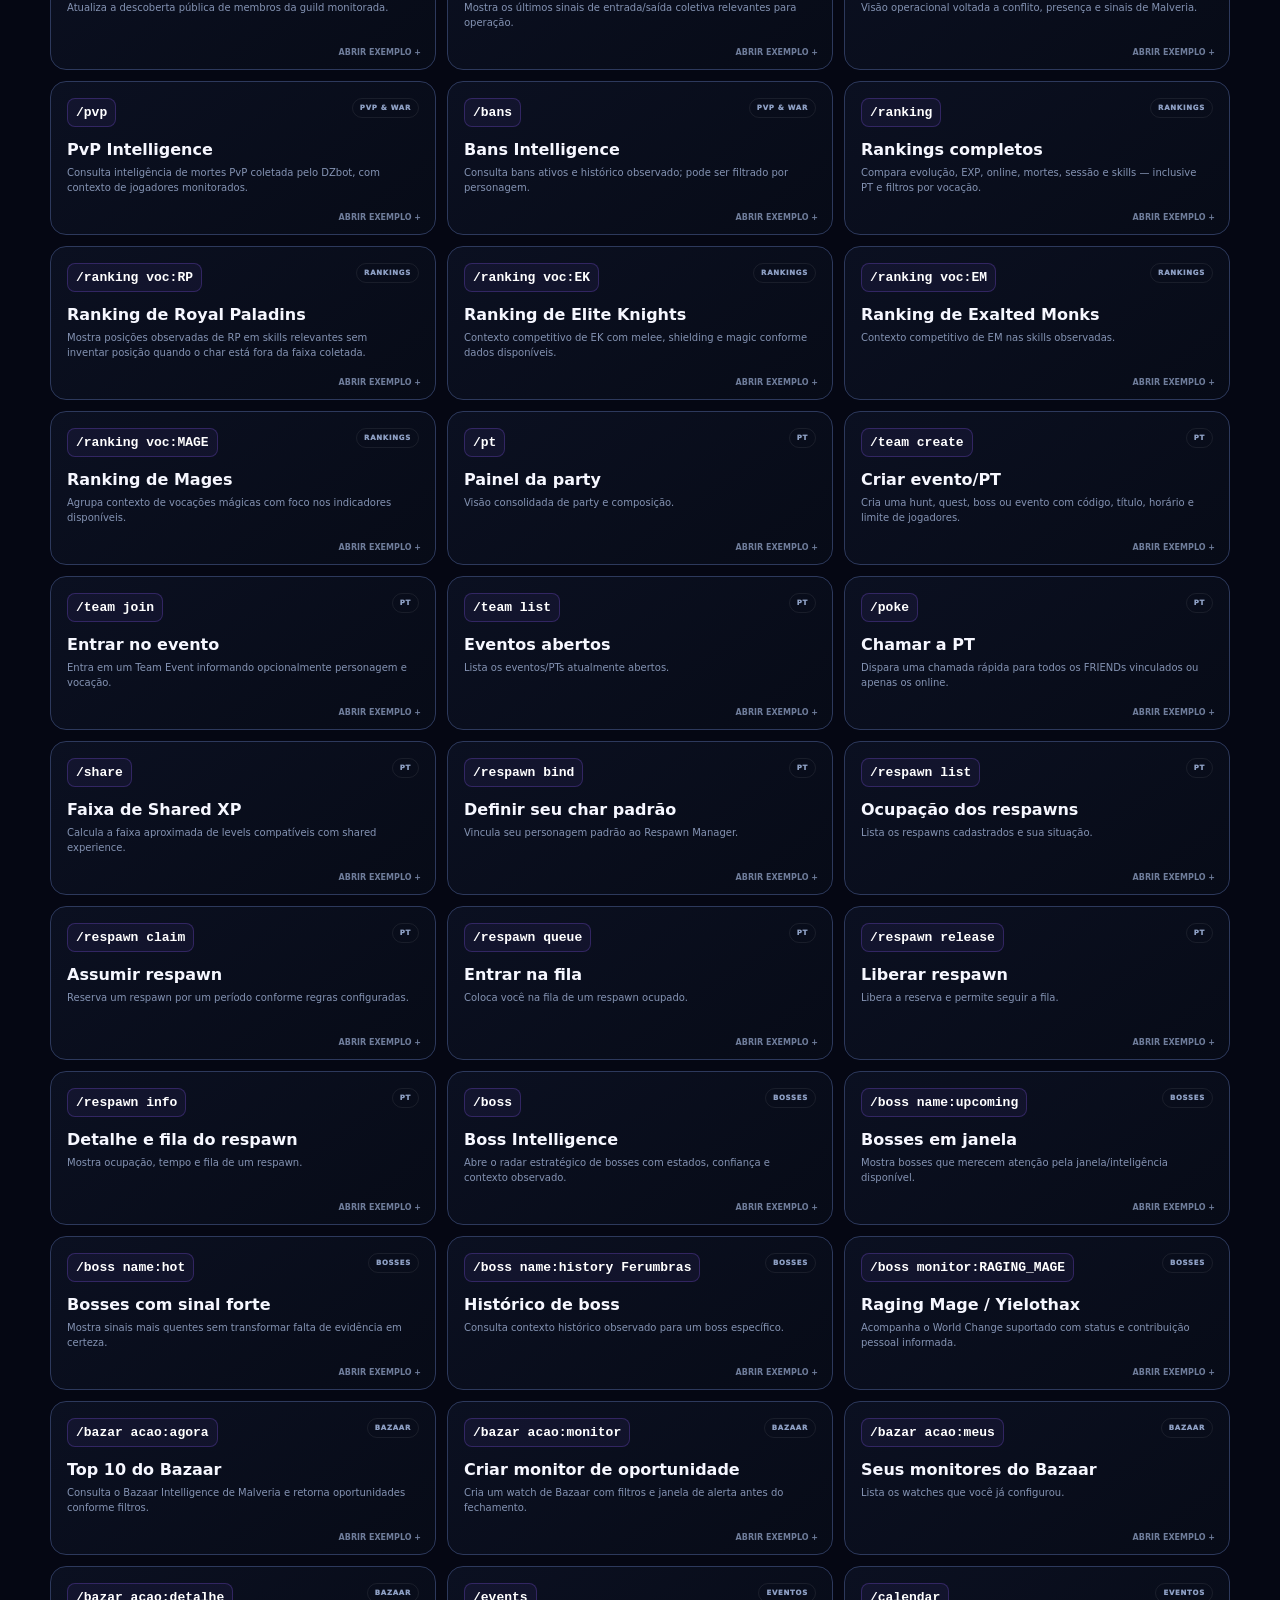
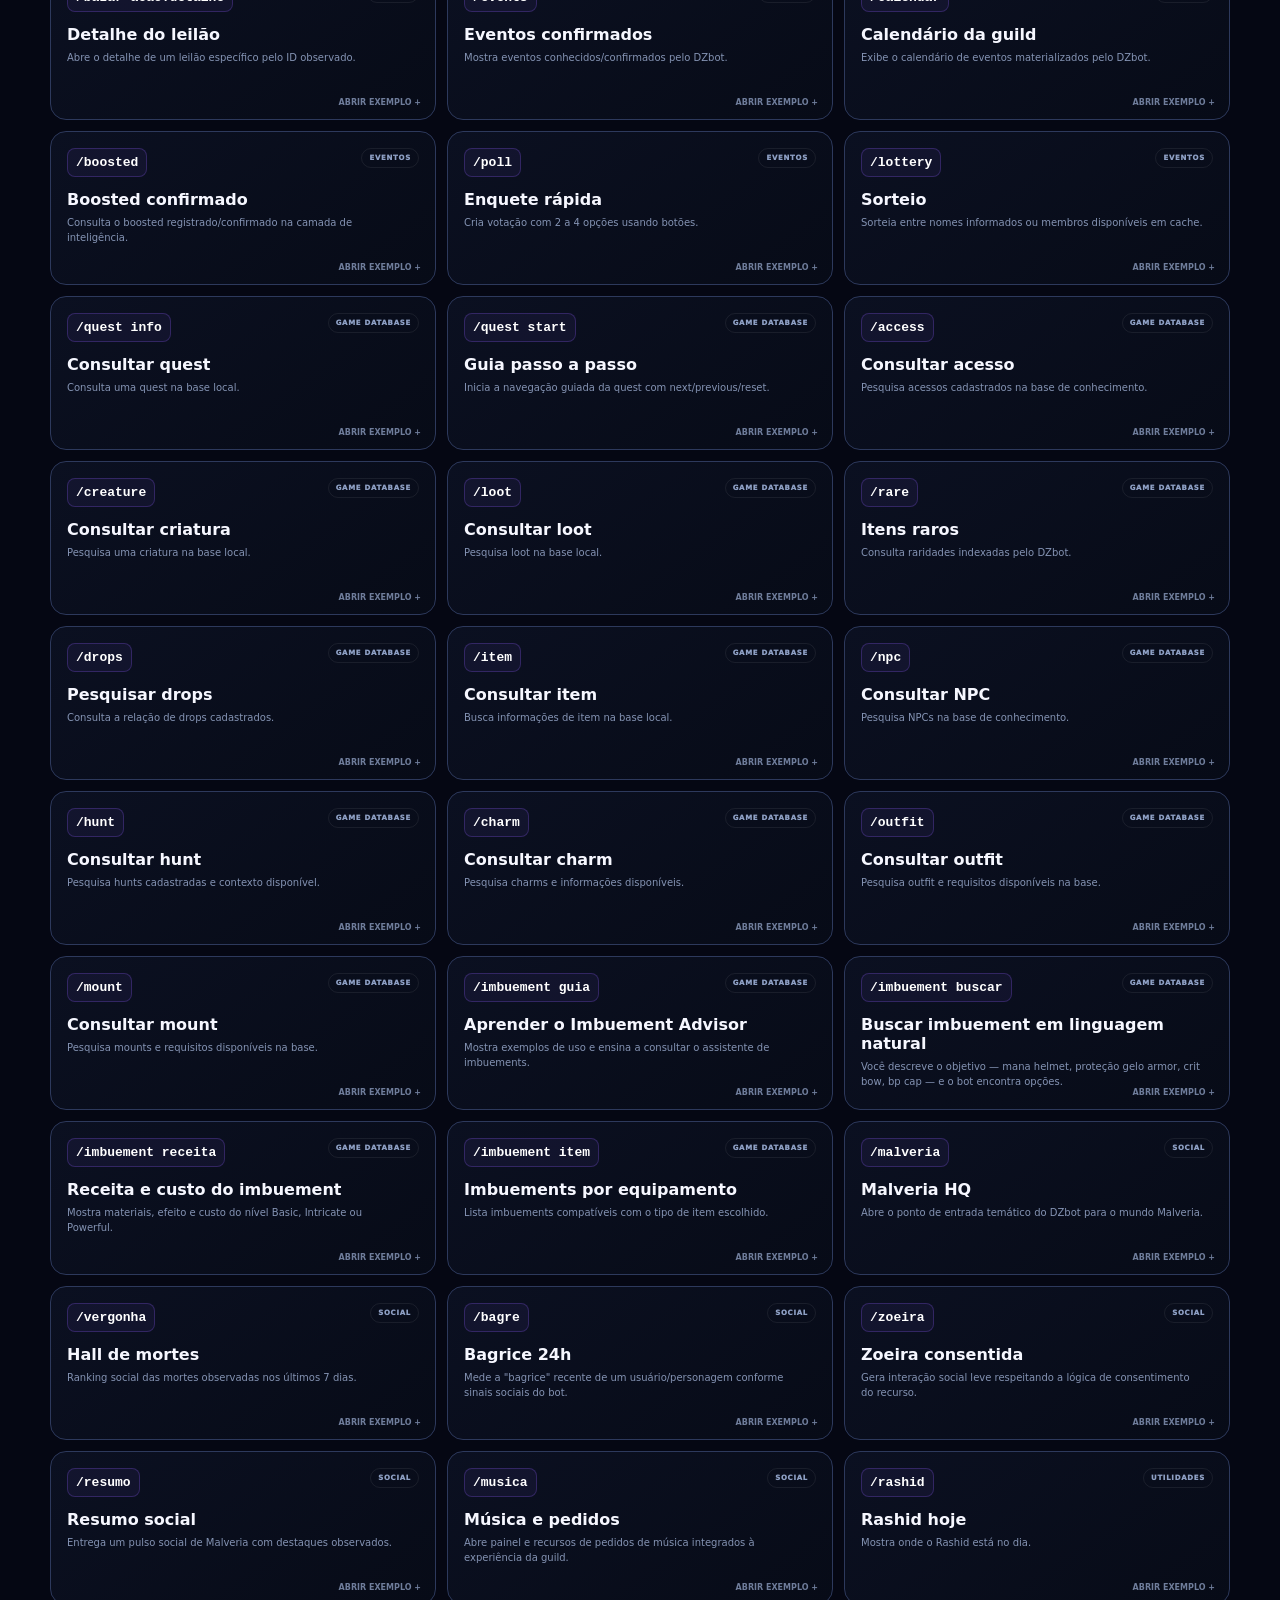
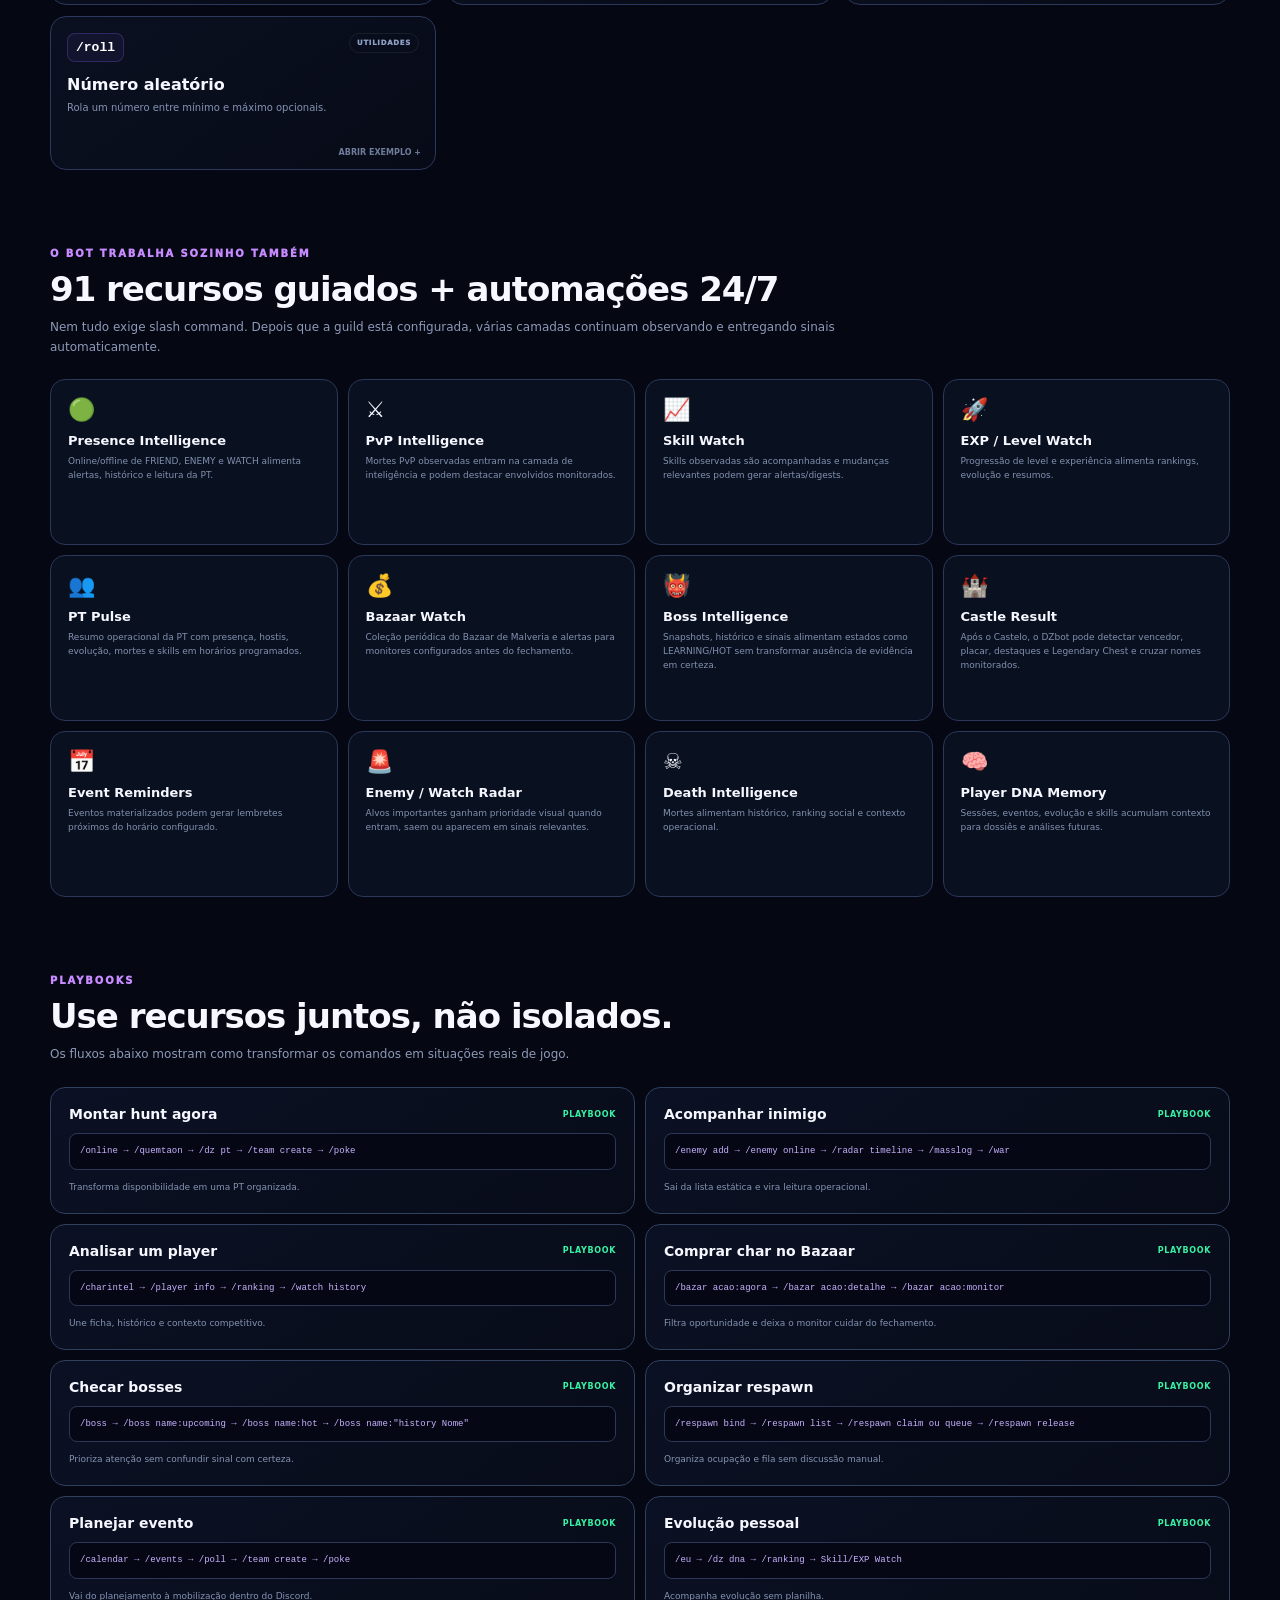
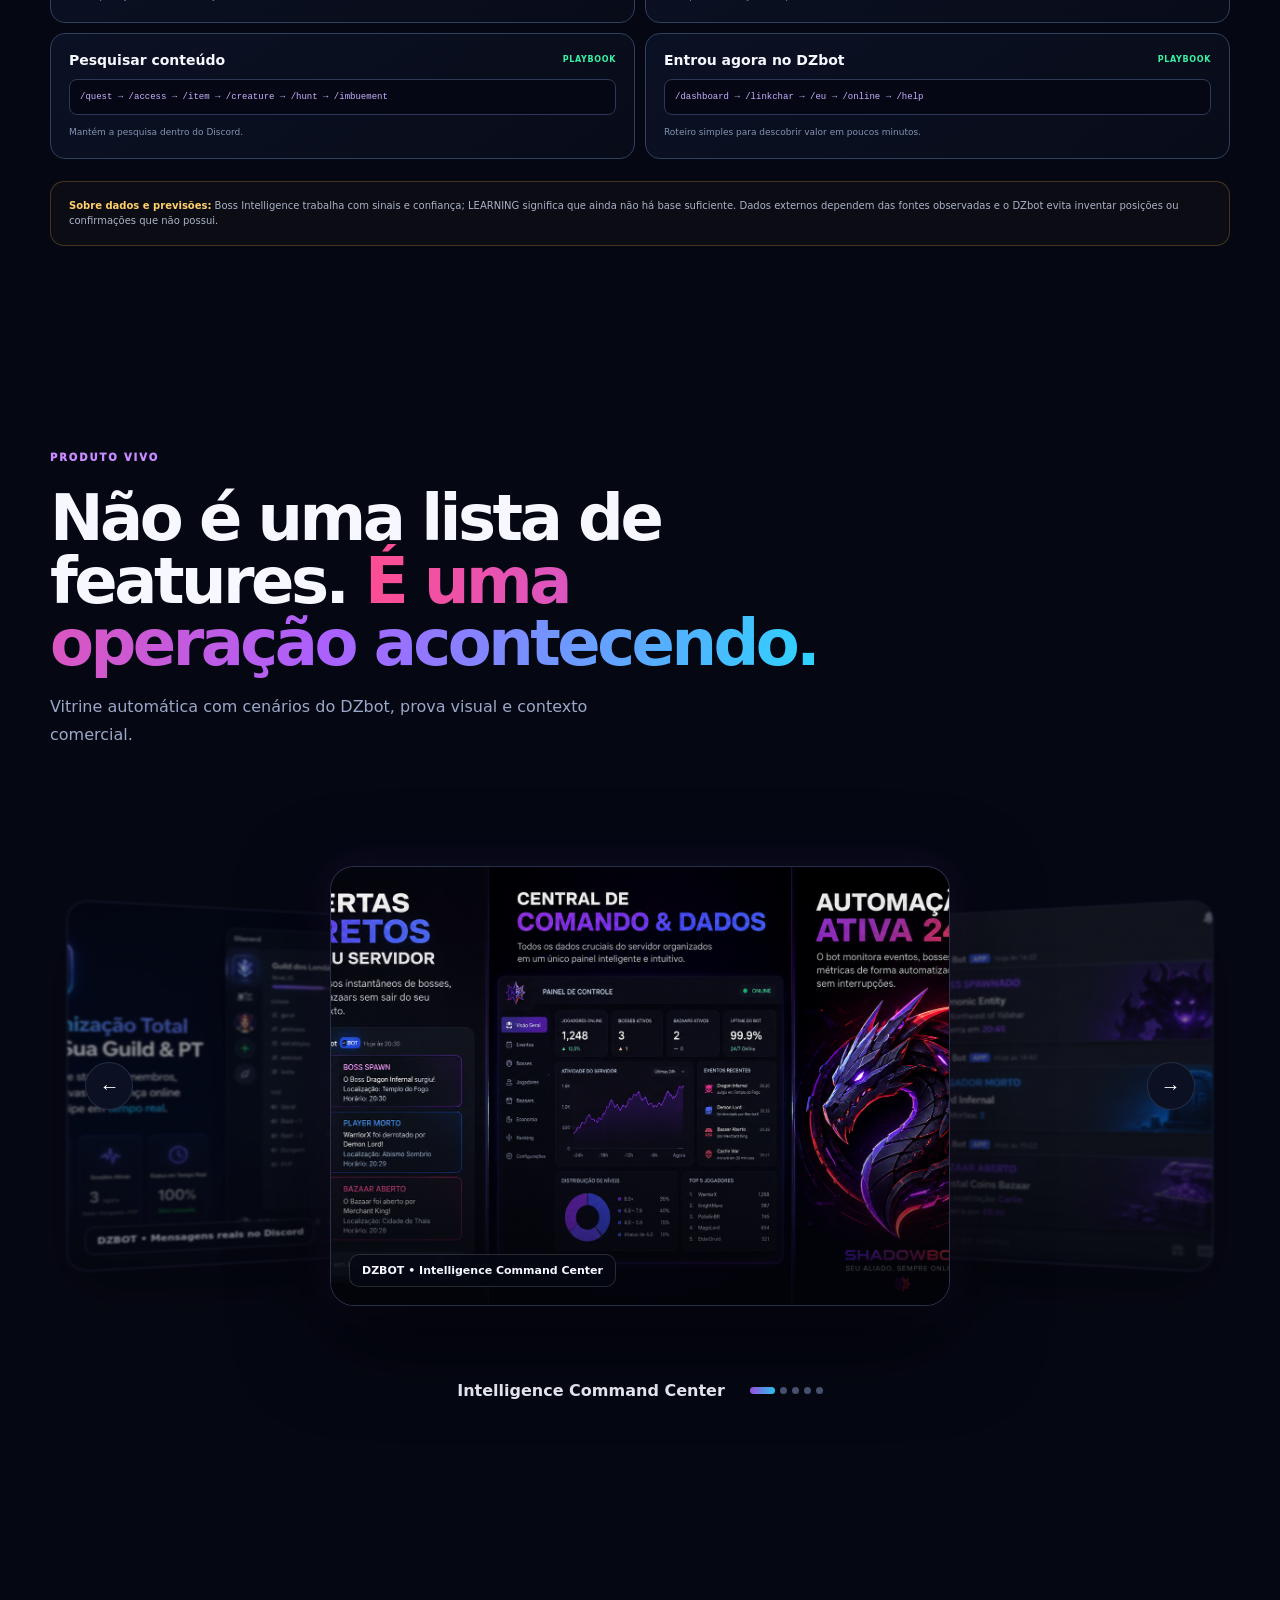
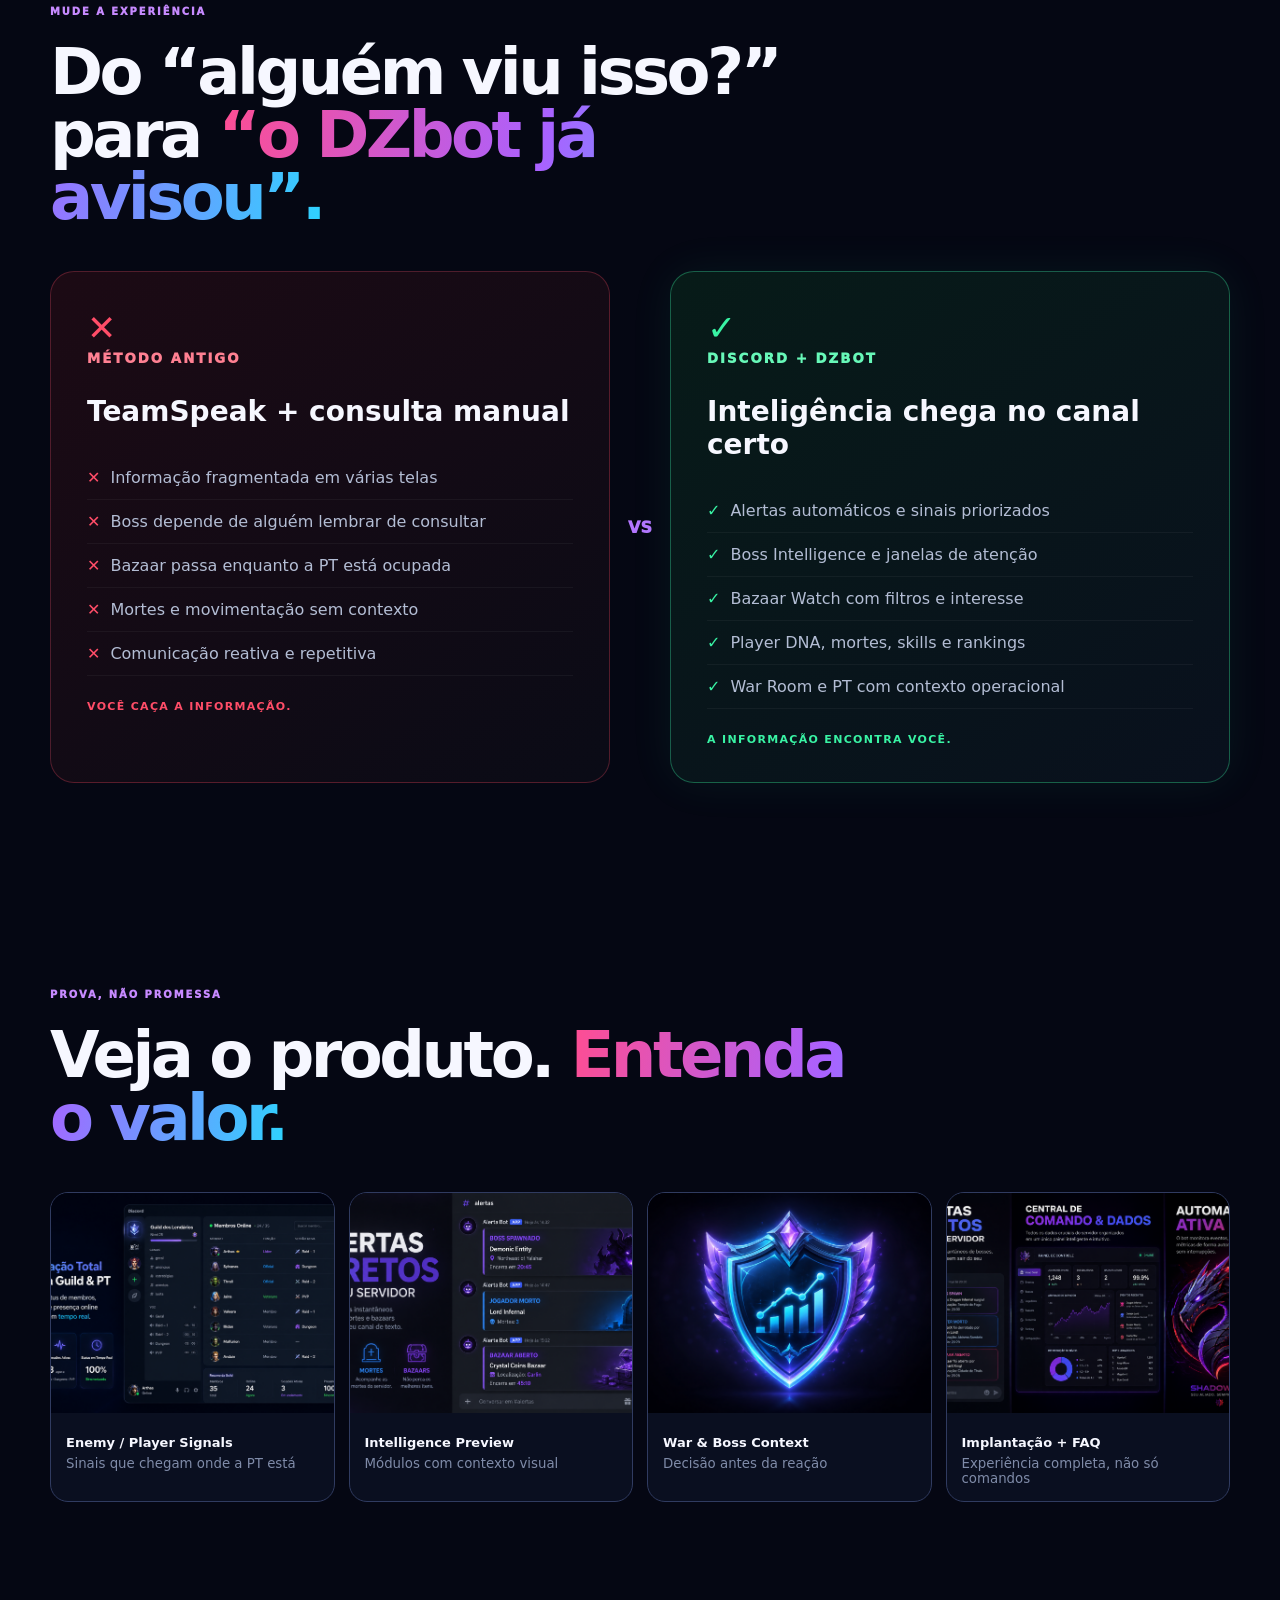
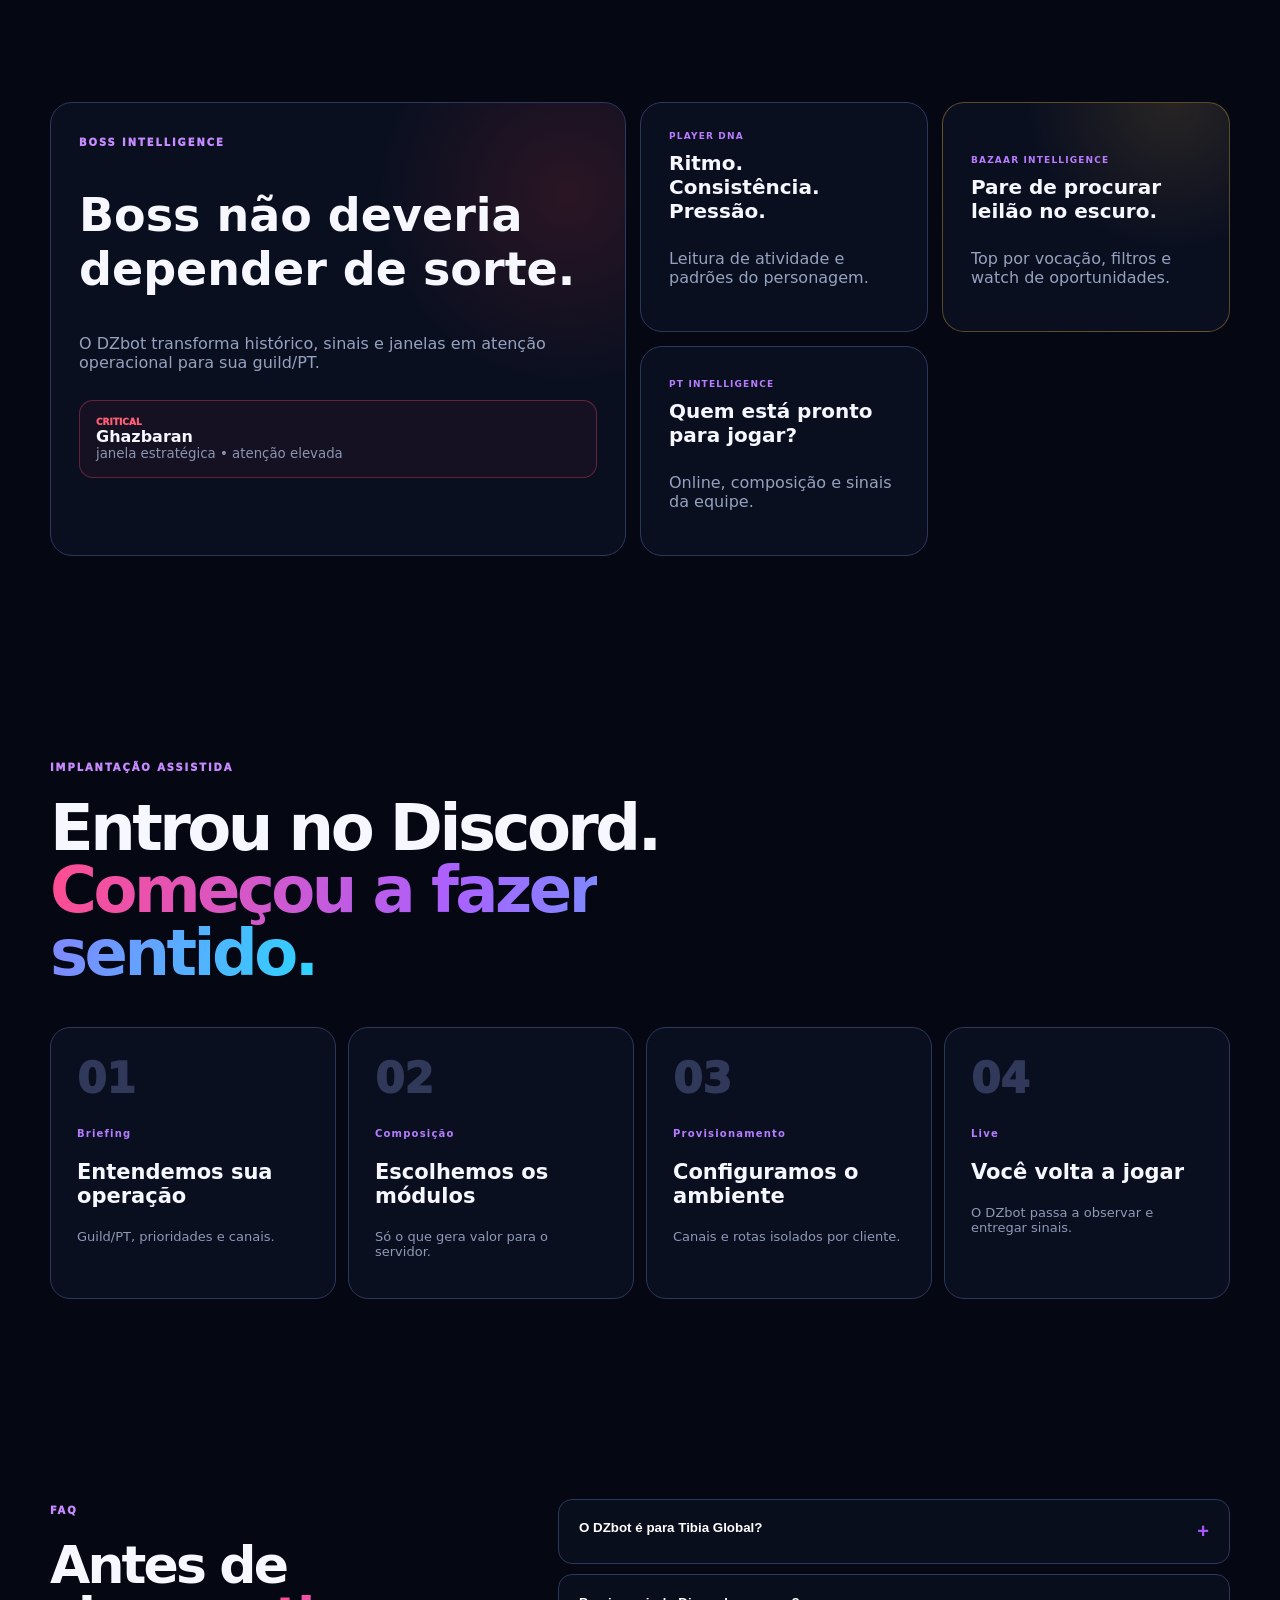
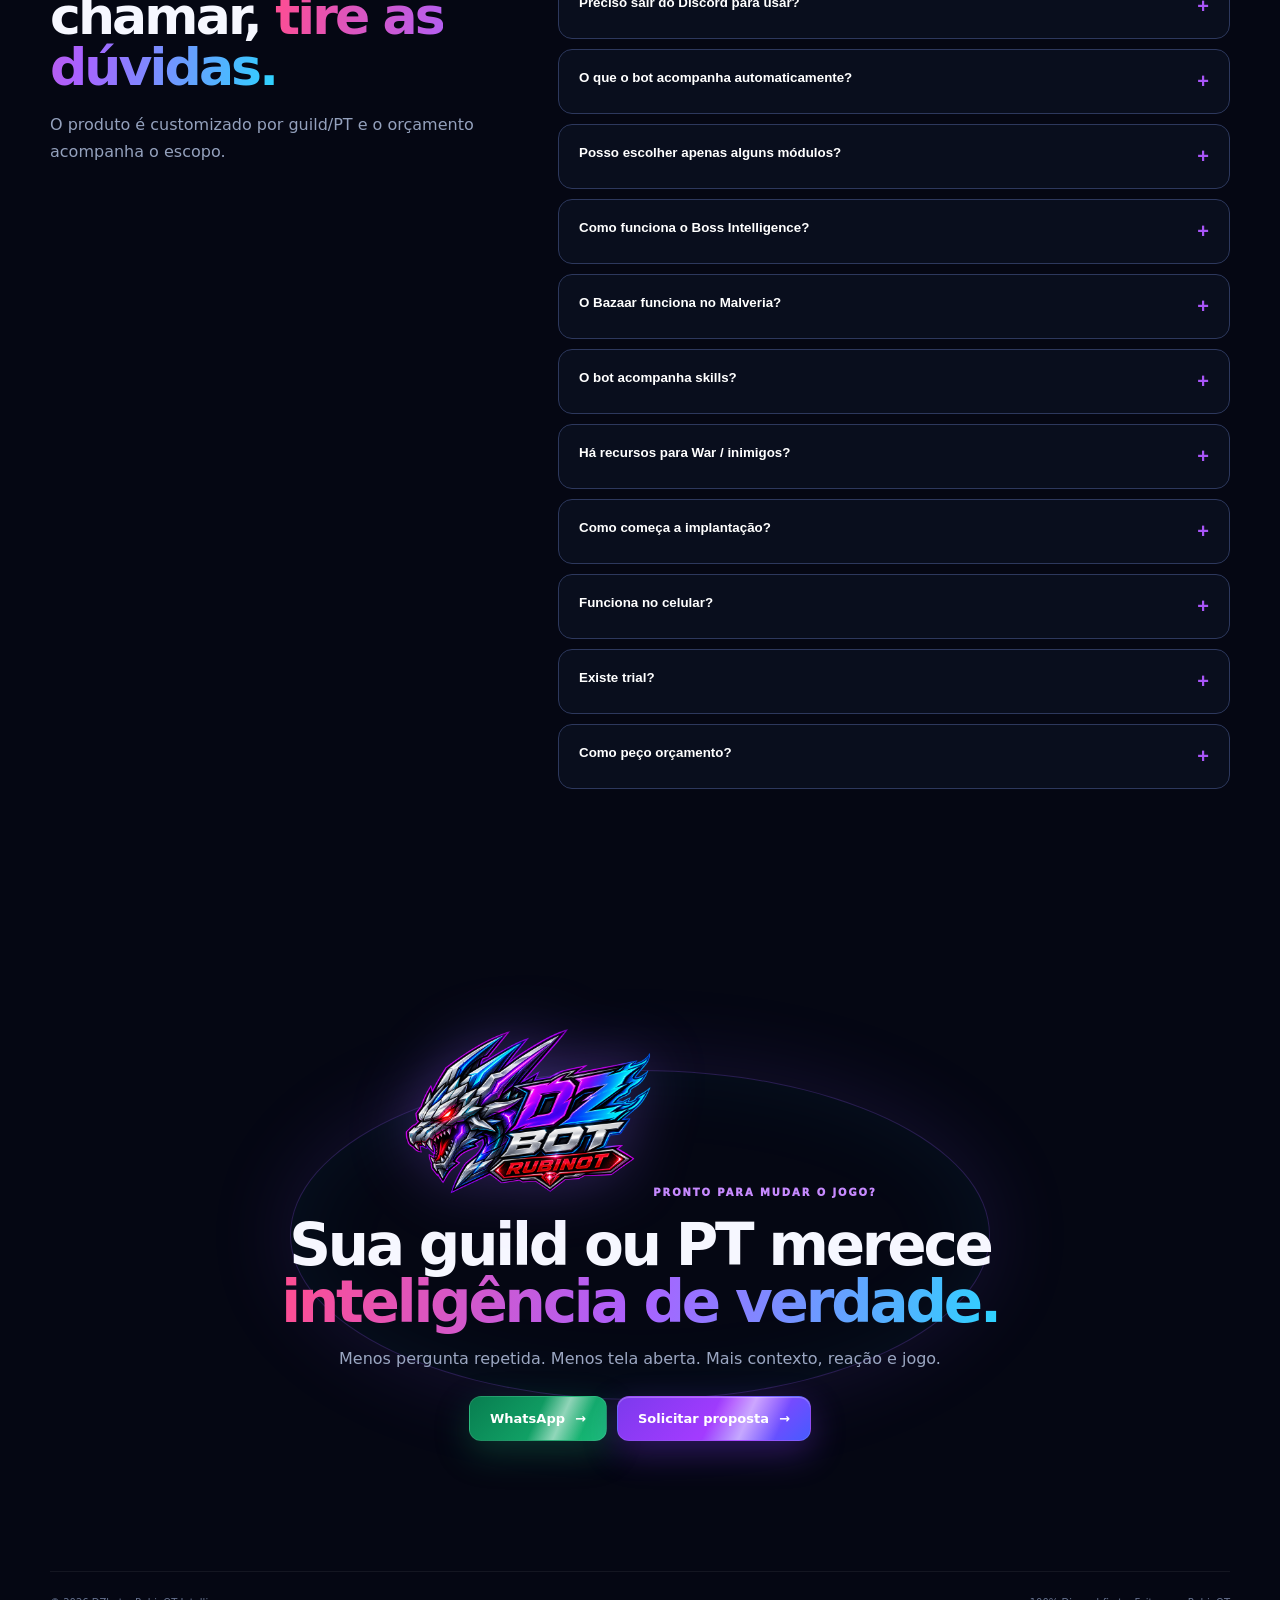
==== commit 451bd227: "DZbot site repair - restore V15 visual and add isolated player guide" ====
--- a/index.html
+++ b/index.html
@@ -1,60 +1,17 @@
-<!doctype html>
-<html lang="pt-BR">
-<head>
-  <meta charset="utf-8">
-  <meta name="viewport" content="width=device-width,initial-scale=1">
-  <meta name="theme-color" content="#050713">
-  <meta name="description" content="DZbot — inteligência operacional para guilds e PTs no RubinOT, direto no Discord. Guia completo com comandos, exemplos, playbooks e automações.">
-  <title>DZbot — RubinOT Intelligence</title>
-  <link rel="icon" href="assets/dzbot-logo.png">
-  <link rel="stylesheet" href="styles.css">
-</head>
-<body>
+<!doctype html><html lang="pt-BR"><head><meta charset="utf-8"><meta name="viewport" content="width=device-width,initial-scale=1"><meta name="theme-color" content="#050713"><meta name="description" content="DZbot — inteligência operacional para guilds e PTs no RubinOT, direto no Discord."><title>DZbot — RubinOT Intelligence</title><link rel="icon" href="assets/dzbot-logo.png"><link rel="stylesheet" href="styles.css"><link rel="stylesheet" href="guide.css"></head><body>
 <div class="progress" id="progress"></div><div class="ambient a1"></div><div class="ambient a2"></div><div class="gridfx"></div>
-<header class="navshell">
-  <a class="brand" href="#inicio"><img src="assets/dzbot-logo.png" alt="DZbot"><span><b>DZbot</b><small>RUBINOT INTELLIGENCE</small></span></a>
-  <nav id="nav"><a href="#inicio">Início</a><a href="#modulos">Módulos</a><a class="nav-guide" href="#guia">Guia do bot</a><a href="#produto">Produto vivo</a><a href="#provas">Exemplos</a><a href="#implantacao">Implantação</a><a href="#faq">FAQ</a></nav>
-  <a class="btn primary compact js-sales" href="#contato">Falar com vendedor <b>→</b></a><button class="menu" id="menu" aria-label="Abrir menu">☰</button>
-</header>
+<header class="navshell"><a class="brand" href="#inicio"><img src="assets/dzbot-logo.png" alt="DZbot"><span><b>DZbot</b><small>RUBINOT INTELLIGENCE</small></span></a><nav id="nav"><a href="#inicio">Início</a><a href="#modulos">Módulos</a><a href="#produto">Produto vivo</a><a href="#vantagem">Por que mudar</a><a href="#provas">Exemplos</a><a href="#implantacao">Implantação</a><a href="#guia">Guia</a><a href="#faq">FAQ</a></nav><a class="btn primary compact js-sales" href="#contato">Falar com vendedor <b>→</b></a><button class="menu" id="menu">☰</button></header>
 <main>
-<section class="hero section" id="inicio"><div class="hero-copy reveal"><span class="eyebrow"><i></i> RUBINOT • DISCORD-FIRST • GUILD + PT</span><h1>Faça seu Discord <em>trabalhar por você.</em></h1><p>O DZbot transforma sinais do RubinOT em decisão: players, Bazaar, bosses, PvP, skills, mortes, rankings, PT, eventos, game database, Castle e War Room — organizados onde seu time já se comunica.</p><div class="actions"><a class="btn primary magnetic" href="#guia">🧭 Aprender a usar <b>→</b></a><a class="btn ghost magnetic" href="#modulos">Explorar inteligência</a></div><div class="trust"><span><b>57 comandos</b> para jogadores</span><span><b>24/7</b> automações</span><span><b>Discord-first</b> sem trocar de tela</span></div></div>
+<section class="hero section" id="inicio"><div class="hero-copy reveal"><span class="eyebrow"><i></i> RUBINOT • DISCORD-FIRST • GUILD + PT</span><h1>Faça seu Discord <em>trabalhar por você.</em></h1><p>O DZbot transforma sinais do RubinOT em decisão: players, bosses, Bazaar, skills, mortes, rankings, PT e War Room — organizados onde seu time já se comunica.</p><div class="actions"><a class="btn primary magnetic js-sales" href="#contato">⚡ Quero o DZbot <b>→</b></a><a class="btn ghost magnetic" href="#modulos">Explorar inteligência</a></div><div class="trust"><span><b>24/7</b> monitoramento</span><span><b>Discord-first</b> sem trocar de tela</span><span><b>RubinOT</b> foco total</span></div></div>
 <div class="hero-logo reveal"><div class="logo-aura"></div><img src="assets/dzbot-logo.png" alt="DZbot RubinOT"><div class="orbit o1"></div><div class="orbit o2"></div><span class="float-tag t1">● BOSS SIGNAL</span><span class="float-tag t2">▲ PLAYER ONLINE</span><span class="float-tag t3">◆ BAZAAR WATCH</span></div>
-<aside class="spotlight glass reveal" id="spotlight"><div class="spot-head"><span>LIVE HIGHLIGHTS</span><div><button data-spot="prev" aria-label="Anterior">←</button><button data-spot="next" aria-label="Próximo">→</button></div></div><div id="spotBody"></div><div class="dots" id="spotDots"></div></aside></section>
-<div class="marquee"><div>PLAYER INTELLIGENCE ✦ GUILD WATCH ✦ PVP INTELLIGENCE ✦ BAZAAR WATCH ✦ BOSS INTELLIGENCE ✦ SKILL WATCH ✦ CASTLE RESULT ✦ PLAYER DNA ✦ DASHBOARD ✦ WAR ROOM ✦ MASSLOG ✦ RESPAWN ✦ PT PULSE ✦ GAME DATABASE ✦ IMBUEMENT ✦ EVENTS ✦</div></div>
+<aside class="spotlight glass reveal" id="spotlight"><div class="spot-head"><span>LIVE HIGHLIGHTS</span><div><button data-spot="prev">←</button><button data-spot="next">→</button></div></div><div id="spotBody"></div><div class="dots" id="spotDots"></div></aside></section>
+<div class="marquee"><div>PLAYER TRACKER ✦ GUILD WATCH ✦ BOSS INTELLIGENCE ✦ BAZAAR ✦ SKILL WATCH ✦ DEATH INTELLIGENCE ✦ PLAYER DNA ✦ DZ DAILY ✦ WAR ROOM ✦ MASSLOG ✦ RESPAWN ✦ PT PULSE ✦</div></div>
 <section class="section" id="modulos"><div class="section-head reveal"><span class="kicker">PAINEL DE INTELIGÊNCIA</span><h2>Um clique. <em>Outro nível de contexto.</em></h2><p>Escolha um módulo e veja como a informação chega ao Discord.</p></div><div class="module-tabs" id="moduleTabs"></div><div class="module-stage glass reveal"><div class="module-copy" id="moduleCopy"></div><div class="discord-window"><div class="discord-top"><b><span class="dzbadge">DZ</span> DZbot</b><span class="live">● LIVE</span></div><div class="discord-content" id="discordContent"></div></div></div></section>
-
-<section class="section academy" id="guia">
-  <div class="academy-hero reveal">
-    <div><span class="kicker">DZBOT ACADEMY • GUIA COMPLETO</span><h2>Não decore comandos. <em>Descubra o que você quer fazer.</em></h2><p>Esta área transforma o DZbot em um produto fácil de aprender: pesquise uma necessidade, filtre por tema, veja quando usar, copie um exemplo e entenda como combinar recursos em situações reais.</p></div>
-    <div class="academy-stats"><article><strong id="academyCommandCount">57</strong><span>comandos para jogadores</span></article><article><strong>15</strong><span>automações 24/7</span></article><article><strong>12</strong><span>playbooks práticos</span></article></div>
-  </div>
-  <div class="quickstart reveal"><div class="quickstart-head"><span class="kicker">COMECE EM 5 MINUTOS</span><b>Se você é novo, faça isso primeiro</b></div><div class="quickstart-grid"><article><i>01</i><b>/dashboard</b><span>Navegue por botões</span></article><article><i>02</i><b>/linkchar</b><span>Vincule seu personagem</span></article><article><i>03</i><b>/eu</b><span>Abra seu DZ ID</span></article><article><i>04</i><b>/online</b><span>Veja quem está disponível</span></article><article><i>05</i><b>/bazar</b><span>Veja oportunidades</span></article><article><i>06</i><b>/radar timeline</b><span>Veja o que mudou</span></article></div></div>
-  <div class="academy-tools reveal">
-    <label class="command-search"><span>⌕</span><input id="commandSearch" type="search" autocomplete="off" placeholder="O que você quer fazer? Ex.: bazaar, boss, hunt, enemy, skill, respawn..."><kbd>/</kbd></label>
-    <div class="academy-filters" id="academyFilters"></div>
-    <div class="academy-result"><span id="academyResultCount"></span><button id="expandAll" type="button">Expandir resultados</button></div>
-  </div>
-  <div class="command-grid" id="commandGrid"></div>
-  <div class="academy-empty" id="academyEmpty" hidden><b>Nada encontrado.</b><span>Tente palavras como player, bazaar, hunt, boss, pvp, skill, item ou respawn.</span></div>
-
-  <div class="academy-subhead reveal"><span class="kicker">O BOT TRABALHA MESMO SEM VOCÊ PEDIR</span><h3>Automações que transformam sinais em contexto.</h3><p>Nem todo valor começa com uma barra “/”. Estes motores mantêm memória operacional e entregam sinais conforme a configuração da guild.</p></div>
-  <div class="automation-grid" id="automationGrid"></div>
-
-  <div class="academy-subhead reveal"><span class="kicker">PLAYBOOKS</span><h3>Use vários recursos como um fluxo, não como comandos isolados.</h3><p>Escolha uma situação real e siga a sequência.</p></div>
-  <div class="playbook-grid" id="playbookGrid"></div>
-  <div class="academy-note reveal"><b>Importante</b><p>O autocomplete do Discord é sempre a referência para campos e opções válidos do release atual. Alguns recursos dependem de permissões, configuração de canais e conteúdo já indexado. Boss Intelligence trabalha com sinais e confiança — não é promessa de spawn. Esta Academy mostra recursos de uso dos jogadores e omite comandos administrativos/restritos de manutenção.</p></div>
-</section>
-
-<section class="section product" id="produto"><div class="section-head reveal"><span class="kicker">PRODUTO VIVO</span><h2>Não é uma lista de features. <em>É uma operação acontecendo.</em></h2><p>Vitrine automática com cenários do DZbot, prova visual e contexto comercial.</p></div><div class="carousel reveal"><button class="car-arrow left" data-car="prev" aria-label="Anterior">←</button><div class="car-stage" id="carStage"></div><button class="car-arrow right" data-car="next" aria-label="Próximo">→</button></div><div class="car-meta"><div id="carTitle"></div><div class="dots" id="carDots"></div></div></section>
-<section class="section compare" id="vantagem"><div class="section-head reveal"><span class="kicker">MUDE A EXPERIÊNCIA</span><h2>Do “alguém viu isso?” para <em>“o DZbot já avisou”.</em></h2></div><div class="compare-grid"><article class="old reveal"><div class="bigicon">✕</div><small>MÉTODO ANTIGO</small><h3>Consulta manual e informação espalhada</h3><ul><li>Informação fragmentada em várias telas</li><li>Boss depende de alguém lembrar de consultar</li><li>Leilão do Bazaar fecha enquanto a PT está ocupada</li><li>Mortes e PvP sem contexto</li><li>Comunicação reativa e repetitiva</li></ul><strong>VOCÊ CAÇA A INFORMAÇÃO.</strong></article><div class="versus">VS</div><article class="new reveal"><div class="bigicon">✓</div><small>DISCORD + DZBOT</small><h3>Inteligência chega no canal certo</h3><ul><li>Alertas automáticos e sinais priorizados</li><li>Boss Intelligence e janelas de atenção</li><li>Bazaar Watch por vocação, level e preço</li><li>PvP, radar, guild watch e masslog</li><li>Player DNA, mortes, skills e rankings</li><li>PT, respawn, eventos e conhecimento</li></ul><strong>A INFORMAÇÃO ENCONTRA VOCÊ.</strong></article></div></section>
+<section class="section" id="guia"><div class="section-head reveal"><span class="kicker">GUIA DO BOT • PARA JOGADORES</span><h2>Descubra tudo que o DZbot faz. <em>Sem precisar decorar comandos.</em></h2><p>Pesquise pelo que você quer fazer, veja quando usar cada recurso, copie exemplos e aprenda os fluxos que realmente ajudam no jogo. Comandos administrativos e de manutenção não aparecem aqui.</p></div><div class="guide-intro reveal"><div class="guide-panel guide-start"><span class="kicker">COMECE POR AQUI</span><h3>Seu primeiro contato em 5 minutos</h3><p>O DZbot tem muita coisa além de responder perguntas. Ele mantém contexto, observa sinais e conecta players, PT, Bazaar, PvP, bosses, eventos e a base do jogo dentro do Discord.</p><div class="guide-steps"><div class="guide-step"><i>01</i><b>/dashboard</b><span>Navegue por botões.</span></div><div class="guide-step"><i>02</i><b>/linkchar</b><span>Vincule seu char.</span></div><div class="guide-step"><i>03</i><b>/eu</b><span>Veja seu DZ ID.</span></div><div class="guide-step"><i>04</i><b>/online</b><span>Veja quem está on.</span></div><div class="guide-step"><i>05</i><b>/bazar</b><span>Procure oportunidades.</span></div><div class="guide-step"><i>06</i><b>/radar timeline</b><span>Veja o que mudou.</span></div></div></div><div class="guide-panel guide-highlights"><div class="guide-highlight"><i>💰</i><div><b>Bazaar Intelligence</b><span>Top 10, filtros por vocação, detalhe e monitor de fechamento.</span></div></div><div class="guide-highlight"><i>⚔️</i><div><b>PvP + War Room</b><span>Hostis, PvP, masslog, guild watch e contexto operacional.</span></div></div><div class="guide-highlight"><i>👹</i><div><b>Boss + Events</b><span>Boss Intelligence, calendário, lembretes e Castle Result.</span></div></div><div class="guide-highlight"><i>🎒</i><div><b>Game Database</b><span>Quest, hunt, item, creature, charm, outfit, mount e imbuements.</span></div></div></div></div><div class="guide-toolbar reveal"><label class="guide-search"><span>⌕</span><input id="guideSearch" type="search" autocomplete="off" placeholder="O que você quer fazer? Ex.: bazar, boss, hunt, inimigo, skill, respawn..."></label><div class="guide-filters" id="guideFilters"></div><div class="guide-meta"><span id="guideCount"></span><button id="guideExpand" type="button">Expandir resultados</button></div></div><div class="guide-grid" id="guideGrid"></div><div class="guide-empty" id="guideEmpty"><b>Nada encontrado.</b><p>Tente player, bazar, boss, pvp, hunt, skill, item, respawn ou evento.</p></div><div class="guide-subhead reveal"><span class="kicker">O BOT TRABALHA SOZINHO TAMBÉM</span><h3><span id="guideCommandTotal">0</span> recursos guiados + automações 24/7</h3><p>Nem tudo exige slash command. Depois que a guild está configurada, várias camadas continuam observando e entregando sinais automaticamente.</p></div><div class="guide-auto-grid" id="guideAutoGrid"></div><div class="guide-subhead reveal"><span class="kicker">PLAYBOOKS</span><h3>Use recursos juntos, não isolados.</h3><p>Os fluxos abaixo mostram como transformar os comandos em situações reais de jogo.</p></div><div class="guide-playbooks" id="guidePlaybooks"></div><div class="guide-note reveal"><b>Sobre dados e previsões:</b> Boss Intelligence trabalha com sinais e confiança; LEARNING significa que ainda não há base suficiente. Dados externos dependem das fontes observadas e o DZbot evita inventar posições ou confirmações que não possui.</div></section><section class="section product" id="produto"><div class="section-head reveal"><span class="kicker">PRODUTO VIVO</span><h2>Não é uma lista de features. <em>É uma operação acontecendo.</em></h2><p>Vitrine automática com cenários do DZbot, prova visual e contexto comercial.</p></div><div class="carousel reveal"><button class="car-arrow left" data-car="prev">←</button><div class="car-stage" id="carStage"></div><button class="car-arrow right" data-car="next">→</button></div><div class="car-meta"><div id="carTitle"></div><div class="dots" id="carDots"></div></div></section>
+<section class="section compare" id="vantagem"><div class="section-head reveal"><span class="kicker">MUDE A EXPERIÊNCIA</span><h2>Do “alguém viu isso?” para <em>“o DZbot já avisou”.</em></h2></div><div class="compare-grid"><article class="old reveal"><div class="bigicon">✕</div><small>MÉTODO ANTIGO</small><h3>TeamSpeak + consulta manual</h3><ul><li>Informação fragmentada em várias telas</li><li>Boss depende de alguém lembrar de consultar</li><li>Bazaar passa enquanto a PT está ocupada</li><li>Mortes e movimentação sem contexto</li><li>Comunicação reativa e repetitiva</li></ul><strong>VOCÊ CAÇA A INFORMAÇÃO.</strong></article><div class="versus">VS</div><article class="new reveal"><div class="bigicon">✓</div><small>DISCORD + DZBOT</small><h3>Inteligência chega no canal certo</h3><ul><li>Alertas automáticos e sinais priorizados</li><li>Boss Intelligence e janelas de atenção</li><li>Bazaar Watch com filtros e interesse</li><li>Player DNA, mortes, skills e rankings</li><li>War Room e PT com contexto operacional</li></ul><strong>A INFORMAÇÃO ENCONTRA VOCÊ.</strong></article></div></section>
 <section class="section proof" id="provas"><div class="section-head reveal"><span class="kicker">PROVA, NÃO PROMESSA</span><h2>Veja o produto. <em>Entenda o valor.</em></h2></div><div class="proof-grid" id="proofGrid"></div></section>
-<section class="section bento"><article class="bento-main reveal"><span class="kicker">BOSS INTELLIGENCE</span><h2>Boss não deveria depender de sorte.</h2><p>O DZbot transforma histórico, sinais e janelas em atenção operacional para sua guild/PT.</p><div class="signal"><span>CRITICAL</span><b>Ghazbaran</b><small>janela estratégica • atenção elevada</small></div></article><article class="bento-card reveal"><b>PLAYER DNA</b><strong>Ritmo. Consistência. Pressão.</strong><p>Leitura de atividade e padrões do personagem.</p></article><article class="bento-card gold reveal"><b>BAZAAR INTELLIGENCE</b><strong>Top, filtros e watch de oportunidade.</strong><p>Vocação, level, teto de RC e countdown direto no Discord.</p></article><article class="bento-card reveal"><b>PVP INTELLIGENCE</b><strong>Kill é sinal quando envolve quem importa.</strong><p>Contexto de WATCH, FRIEND, guild e PT.</p></article></section>
+<section class="section bento"><article class="bento-main reveal"><span class="kicker">BOSS INTELLIGENCE</span><h2>Boss não deveria depender de sorte.</h2><p>O DZbot transforma histórico, sinais e janelas em atenção operacional para sua guild/PT.</p><div class="signal"><span>CRITICAL</span><b>Ghazbaran</b><small>janela estratégica • atenção elevada</small></div></article><article class="bento-card reveal"><b>PLAYER DNA</b><strong>Ritmo. Consistência. Pressão.</strong><p>Leitura de atividade e padrões do personagem.</p></article><article class="bento-card gold reveal"><b>BAZAAR INTELLIGENCE</b><strong>Pare de procurar leilão no escuro.</strong><p>Top por vocação, filtros e watch de oportunidades.</p></article><article class="bento-card reveal"><b>PT INTELLIGENCE</b><strong>Quem está pronto para jogar?</strong><p>Online, composição e sinais da equipe.</p></article></section>
 <section class="section setup" id="implantacao"><div class="section-head reveal"><span class="kicker">IMPLANTAÇÃO ASSISTIDA</span><h2>Entrou no Discord. <em>Começou a fazer sentido.</em></h2></div><div class="steps"><article><i>01</i><b>Briefing</b><h3>Entendemos sua operação</h3><p>Guild/PT, prioridades e canais.</p></article><article><i>02</i><b>Composição</b><h3>Escolhemos os módulos</h3><p>Só o que gera valor para o servidor.</p></article><article><i>03</i><b>Provisionamento</b><h3>Configuramos o ambiente</h3><p>Canais e rotas isolados por cliente.</p></article><article><i>04</i><b>Live</b><h3>Você volta a jogar</h3><p>O DZbot passa a observar e entregar sinais.</p></article></div></section>
 <section class="section faq" id="faq"><div class="faq-title"><span class="kicker">FAQ</span><h2>Antes de chamar, <em>tire as dúvidas.</em></h2><p>O produto é customizado por guild/PT e o orçamento acompanha o escopo.</p></div><div class="faq-list" id="faqList"></div></section>
 <section class="final-cta section" id="contato"><div class="portal"></div><img src="assets/dzbot-logo.png" alt="DZbot"><span class="kicker">PRONTO PARA MUDAR O JOGO?</span><h2>Sua guild ou PT merece <em>inteligência de verdade.</em></h2><p>Menos pergunta repetida. Menos tela aberta. Mais contexto, reação e jogo.</p><div class="actions"><a class="btn whatsapp magnetic js-whatsapp" href="#">WhatsApp <b>→</b></a><a class="btn primary magnetic js-email" href="#">Solicitar proposta <b>→</b></a></div></section>
-</main>
-<footer><span>© 2026 DZbot • RubinOT Intelligence</span><span>Discord-first • Guia completo integrado</span></footer>
-<div class="copy-toast" id="copyToast" role="status" aria-live="polite">Comando copiado ✓</div>
-<div class="lightbox" id="lightbox"><button aria-label="Fechar">×</button><img alt="DZbot preview"></div>
-<script src="config.js"></script><script src="script.js"></script>
-</body></html>+</main><footer><span>© 2026 DZbot • RubinOT Intelligence</span><span>100% Discord-first • Feito para RubinOT</span></footer><div class="lightbox" id="lightbox"><button>×</button><img alt="DZbot preview"></div><script src="config.js"></script><script src="script.js"></script><script src="guide.js"></script><div class="guide-copy-toast">Comando copiado</div></body></html>
--- a/styles.css
+++ b/styles.css
@@ -1,8 +1,2 @@
 :root{--bg:#050713;--panel:#0b1022cc;--line:#263052;--txt:#f6f7ff;--muted:#9ba8c8;--p:#a855f7;--pink:#ff4d91;--cyan:#2dd4ff;--green:#39f3a4;--gold:#ffbd3e;--red:#ff4d68}*{box-sizing:border-box}html{scroll-behavior:smooth}body{margin:0;background:var(--bg);color:var(--txt);font-family:Inter,ui-sans-serif,system-ui,-apple-system,Segoe UI,sans-serif;overflow-x:hidden}body:before{content:"";position:fixed;inset:0;background:radial-gradient(circle at 50% -10%,#46228355,transparent 34%),linear-gradient(180deg,#060918,#040611 60%,#070516);z-index:-5}.gridfx{position:fixed;inset:0;z-index:-4;pointer-events:none;opacity:.12;background-image:linear-gradient(#7782a522 1px,transparent 1px),linear-gradient(90deg,#7782a522 1px,transparent 1px);background-size:56px 56px;mask-image:linear-gradient(to bottom,#000,transparent 80%)}.ambient{position:fixed;width:500px;height:500px;border-radius:50%;filter:blur(110px);opacity:.11;z-index:-3}.a1{background:#8b5cf6;left:-180px;top:25%}.a2{background:#00cfff;right:-220px;top:55%}.progress{position:fixed;z-index:1000;left:0;top:0;height:3px;width:0;background:linear-gradient(90deg,var(--p),var(--pink),var(--cyan));box-shadow:0 0 16px var(--cyan)}.navshell{position:sticky;top:14px;z-index:100;width:min(1180px,calc(100% - 28px));margin:14px auto 0;padding:9px 12px;display:flex;align-items:center;gap:20px;border:1px solid #7b87ad3a;border-radius:18px;background:#080b18c7;backdrop-filter:blur(20px);box-shadow:0 14px 50px #0008}.brand{display:flex;align-items:center;gap:8px;color:white;text-decoration:none;min-width:200px}.brand img{width:54px;height:42px;object-fit:contain;filter:drop-shadow(0 0 14px #8b5cf688)}.brand span{display:grid}.brand b{font-size:14px}.brand small{font-size:7px;letter-spacing:.14em;color:#aeb7d2}.navshell nav{display:flex;align-items:center;gap:4px;margin:auto}.navshell nav a{color:#aab4cf;text-decoration:none;font-size:12px;font-weight:800;padding:9px 10px;border-radius:10px;transition:.25s}.navshell nav a:hover,.navshell nav a.active{color:white;background:#ffffff0d;box-shadow:inset 0 0 0 1px #8b5cf655}.btn{display:inline-flex;align-items:center;justify-content:center;gap:10px;text-decoration:none;color:white;border-radius:12px;padding:14px 20px;font-weight:900;font-size:13px;border:1px solid #ffffff18;transition:.25s;position:relative;overflow:hidden;will-change:transform}.btn:after{content:"";position:absolute;inset:-100% 50%;width:35%;transform:rotate(24deg);background:linear-gradient(90deg,transparent,#fff8,transparent);animation:shine 4.2s infinite}.primary{background:linear-gradient(135deg,#7c3aed,#a33bff 52%,#465bff);box-shadow:0 12px 35px #7c3aed55,inset 0 1px #fff4}.compact{padding:11px 15px;white-space:nowrap}.ghost{background:#0b1125aa}.whatsapp{background:linear-gradient(135deg,#087e50,#18bd77);box-shadow:0 12px 35px #16a76a44}.menu{display:none;background:none;color:white;border:0;font-size:22px}.section{width:min(1180px,calc(100% - 34px));margin:0 auto;padding:100px 0}.hero{min-height:760px;display:grid;grid-template-columns:1.05fr 1fr .85fr;align-items:center;gap:30px;padding-top:65px}.eyebrow,.kicker{font-size:10px;font-weight:950;letter-spacing:.19em;color:#c78aff}.eyebrow{display:inline-flex;align-items:center;gap:8px;border:1px solid #a855f744;background:#a855f70b;padding:8px 11px;border-radius:999px}.eyebrow i{width:7px;height:7px;border-radius:50%;background:var(--green);box-shadow:0 0 13px var(--green);animation:pulse 1.4s infinite}.hero h1,.section-head h2,.final-cta h2,.faq-title h2{font-size:clamp(42px,5.4vw,76px);line-height:.98;letter-spacing:-.055em;margin:22px 0 18px}.hero h1 em,.section-head h2 em,.final-cta h2 em,.faq-title h2 em{font-style:normal;background:linear-gradient(100deg,var(--pink),#aa61ff,var(--cyan));-webkit-background-clip:text;color:transparent}.hero-copy p,.section-head p{font-size:16px;line-height:1.75;color:var(--muted);max-width:600px}.actions{display:flex;gap:10px;flex-wrap:wrap;margin-top:28px}.trust{display:grid;grid-template-columns:repeat(3,1fr);gap:10px;margin-top:30px;padding-top:22px;border-top:1px solid #ffffff10}.trust span{font-size:10px;color:#8794b7}.trust b{display:block;color:white;font-size:13px;margin-bottom:4px}.hero-logo{position:relative;display:grid;place-items:center;min-height:500px}.hero-logo img{width:min(430px,100%);position:relative;z-index:3;filter:drop-shadow(0 22px 40px #000) drop-shadow(0 0 30px #b13cff55);animation:float 5s ease-in-out infinite}.logo-aura{position:absolute;width:75%;aspect-ratio:1;border-radius:50%;background:radial-gradient(circle,#9f45ff50,#006eff20 40%,transparent 70%);filter:blur(12px);animation:breathe 3.5s ease-in-out infinite}.orbit{position:absolute;border:1px solid #8f72ff33;border-radius:50%;animation:spin 18s linear infinite}.o1{width:390px;height:390px}.o2{width:310px;height:310px;animation-direction:reverse}.float-tag{position:absolute;z-index:4;padding:8px 10px;border:1px solid #ffffff1c;background:#070b17dd;backdrop-filter:blur(10px);border-radius:9px;font-size:8px;font-weight:900;letter-spacing:.12em;box-shadow:0 12px 30px #0008;animation:float 4s ease-in-out infinite}.t1{top:17%;right:-2%;color:var(--red)}.t2{bottom:21%;left:-3%;color:var(--green);animation-delay:-1.2s}.t3{bottom:8%;right:6%;color:var(--gold);animation-delay:-2.3s}.glass{background:linear-gradient(150deg,#10162cdd,#080b17dd);border:1px solid #5d6b9945;box-shadow:0 30px 70px #0008,inset 0 1px #fff1;backdrop-filter:blur(18px)}.spotlight{border-radius:22px;padding:20px;min-height:400px;position:relative;overflow:hidden}.spotlight:before,.module-stage:before{content:"";position:absolute;inset:0;background:radial-gradient(circle at 90% 0,#a855f71d,transparent 35%);pointer-events:none}.spot-head{display:flex;justify-content:space-between;align-items:center}.spot-head>span{font-size:9px;font-weight:950;letter-spacing:.17em;color:#c58aff}.spot-head button,.car-arrow{border:1px solid #59648655;background:#0b1123;color:white;border-radius:9px;cursor:pointer}.spot-head button{width:30px;height:30px}.spot-card{margin-top:32px}.spot-card .icon{font-size:38px}.spot-card h3{font-size:28px;line-height:1.05;margin:14px 0}.spot-card p{color:#9ba8c8;font-size:13px;line-height:1.6}.spot-card .mini{margin-top:20px;padding:13px;border:1px solid #ffffff13;border-radius:12px;background:#050815}.mini b{display:block;color:white;margin-bottom:7px}.mini span{display:block;color:#8ea0c7;font-size:10px;padding:4px 0}.dots{display:flex;gap:5px}.dots i{width:7px;height:7px;border-radius:9px;background:#4d5878}.dots i.active{width:25px;background:linear-gradient(90deg,var(--p),var(--cyan))}.spotlight>.dots{position:absolute;bottom:18px}.marquee{overflow:hidden;border-block:1px solid #ffffff0d;background:#080b18;height:50px;display:flex;align-items:center;color:#a984ff;font-size:10px;font-weight:900;letter-spacing:.14em}.marquee div{white-space:nowrap;animation:marquee 28s linear infinite}.section-head{max-width:820px;margin-bottom:42px}.section-head h2{font-size:clamp(38px,5vw,64px)}.module-tabs{display:grid;grid-template-columns:repeat(8,1fr);gap:9px;margin-bottom:16px}.module-tab{min-height:92px;border:1px solid #273458;background:#0a1022;color:#b6c1de;border-radius:15px;padding:13px 10px;text-align:left;cursor:pointer;transition:.25s}.module-tab:hover{transform:translateY(-4px);border-color:#8b5cf6;box-shadow:0 15px 30px #0006}.module-tab.active{border-color:#b46cff;background:linear-gradient(145deg,#1b1538,#0b1124);box-shadow:0 0 0 1px #b46cff55,0 0 28px #8b5cf622}.module-tab .mi{display:grid;place-items:center;width:35px;height:35px;border-radius:10px;background:#8b5cf622;box-shadow:0 0 20px #8b5cf644;font-size:17px;margin-bottom:9px}.module-tab b{font-size:11px;display:block}.module-tab small{font-size:8px;color:#7f8cad}.module-stage{position:relative;border-radius:24px;padding:30px;display:grid;grid-template-columns:.72fr 1.28fr;gap:30px;min-height:490px}.module-copy{align-self:center;padding:20px}.module-copy h3{font-size:42px;line-height:1.05;margin:12px 0}.module-copy p{color:#9aa7c5;line-height:1.7}.module-copy ul{padding:0;list-style:none}.module-copy li{margin:10px 0;color:#c4cce0;font-size:13px}.module-copy li:before{content:"✓";color:var(--green);margin-right:9px}.discord-window{border:1px solid #435075;border-radius:17px;background:#0d1326;overflow:hidden;align-self:center;box-shadow:0 25px 50px #0007}.discord-top{height:54px;padding:0 18px;display:flex;align-items:center;justify-content:space-between;border-bottom:1px solid #2c375b}.dzbadge{background:#8b5cf6;padding:6px;border-radius:8px;font-size:9px}.live{color:var(--green);font-size:9px}.discord-content{min-height:360px;padding:28px;display:grid;place-items:center;background:linear-gradient(#191919,#151515)}.discord-message{width:min(520px,100%);background:#202225;border-left:4px solid var(--p);padding:16px;border-radius:4px;color:#d9dce3;box-shadow:0 15px 40px #0006}.discord-message h4{margin:0 0 12px;color:white}.discord-message p{font-size:12px;line-height:1.55}.discord-message .rows{display:grid;gap:7px;font-size:11px}.discord-message .rows span{padding:7px 8px;background:#181a1d;border-radius:4px}.product{width:100%;max-width:none;padding-inline:max(17px,calc((100vw - 1180px)/2))}.carousel{position:relative;min-height:590px;display:grid;place-items:center}.car-stage{position:relative;width:min(1000px,90vw);height:520px;perspective:1200px}.car-card{position:absolute;left:50%;top:50%;width:62%;height:440px;border-radius:24px;overflow:hidden;border:1px solid #53618a66;background:#0b1022;transition:transform .7s cubic-bezier(.2,.8,.2,1),opacity .7s,filter .7s;box-shadow:0 30px 80px #000b;cursor:pointer}.car-card img{width:100%;height:100%;object-fit:cover}.car-card:after{content:"";position:absolute;inset:0;background:linear-gradient(180deg,transparent 55%,#03040acc)}.car-card .label{position:absolute;z-index:2;bottom:18px;left:18px;padding:9px 12px;border:1px solid #ffffff25;border-radius:10px;background:#050713bb;backdrop-filter:blur(10px);font-weight:900;font-size:11px}.car-card[data-pos="0"]{transform:translate(-50%,-50%) scale(1);z-index:5;opacity:1;filter:none;box-shadow:0 30px 90px #000c,0 0 45px #8b5cf622}.car-card[data-pos="-1"]{transform:translate(-98%,-50%) scale(.78) rotateY(18deg);z-index:3;opacity:.55;filter:blur(1px)}.car-card[data-pos="1"]{transform:translate(-2%,-50%) scale(.78) rotateY(-18deg);z-index:3;opacity:.55;filter:blur(1px)}.car-card[data-pos="-2"],.car-card[data-pos="2"]{transform:translate(-50%,-50%) scale(.55);opacity:0;pointer-events:none}.car-arrow{position:absolute;z-index:10;width:48px;height:48px;border-radius:50%;font-size:20px}.car-arrow.left{left:3%}.car-arrow.right{right:3%}.car-meta{display:flex;justify-content:center;gap:25px;align-items:center}.car-meta #carTitle{font-weight:900}.compare-grid{display:grid;grid-template-columns:1fr 60px 1fr;align-items:stretch}.old,.new{padding:36px;border-radius:24px;position:relative;overflow:hidden}.old{border:1px solid #ff4d6845;background:linear-gradient(145deg,#1c0a14,#0a0b16)}.new{border:1px solid #39f3a455;background:linear-gradient(145deg,#071b18,#09101d);box-shadow:0 0 45px #39f3a412}.bigicon{font-size:35px}.old .bigicon{color:var(--red)}.new .bigicon{color:var(--green)}.old small,.new small{font-weight:950;letter-spacing:.15em}.old small{color:#ff8092}.new small{color:#67f8b8}.old h3,.new h3{font-size:28px}.old ul,.new ul{padding:0;list-style:none}.old li,.new li{padding:12px 0;border-bottom:1px solid #ffffff0b;color:#b3bdd4}.old li:before{content:"✕";color:var(--red);margin-right:10px}.new li:before{content:"✓";color:var(--green);margin-right:10px}.old strong,.new strong{display:block;margin-top:24px;font-size:11px;letter-spacing:.12em}.old strong{color:var(--red)}.new strong{color:var(--green)}.versus{display:grid;place-items:center;font-weight:950;color:#b476ff}.proof-grid{display:grid;grid-template-columns:repeat(4,1fr);gap:14px}.proof-card{border:1px solid #303b60;border-radius:18px;overflow:hidden;background:#0a0f20;cursor:pointer;transition:.3s}.proof-card:hover{transform:translateY(-8px);border-color:#a855f7;box-shadow:0 20px 45px #0008,0 0 30px #8b5cf622}.proof-card img{width:100%;height:220px;object-fit:cover;transition:.5s}.proof-card:hover img{transform:scale(1.05)}.proof-card div{padding:15px}.proof-card b{font-size:13px}.proof-card small{display:block;color:#7f8ba8;margin-top:5px}.bento{display:grid;grid-template-columns:2fr 1fr 1fr;gap:14px}.bento article{border:1px solid #2d385d;border-radius:22px;padding:28px;background:#0a0f20;min-height:210px}.bento-main{grid-row:span 2;background:radial-gradient(circle at 90% 20%,#ff3f3f22,transparent 30%),#0a0f20!important}.bento-main h2{font-size:46px;max-width:600px}.bento-main p,.bento-card p{color:#95a2bf}.signal{margin-top:28px;border:1px solid #ff4d6855;background:#ff4d680c;padding:16px;border-radius:14px;display:grid}.signal span{color:#ff5f75;font-size:9px;font-weight:950}.signal small{color:#8995b0}.bento-card{display:flex;flex-direction:column;justify-content:end}.bento-card b{font-size:9px;letter-spacing:.13em;color:#b97cff}.bento-card strong{font-size:20px;margin:10px 0}.bento-card.gold{border-color:#ffbd3e55;background:radial-gradient(circle at 80% 0,#ffbd3e1f,transparent 45%),#0a0f20}.steps{display:grid;grid-template-columns:repeat(4,1fr);gap:12px}.steps article{min-height:260px;padding:26px;border:1px solid #2d385d;border-radius:20px;background:#0a0f20;transition:.3s}.steps article:hover{transform:translateY(-7px);border-color:#a855f7;box-shadow:0 0 30px #8b5cf622}.steps i{font-style:normal;font-size:42px;font-weight:950;color:#30395a}.steps b{display:block;color:#b57cff;font-size:10px;letter-spacing:.12em;margin:25px 0 10px}.steps h3{font-size:21px}.steps p{color:#8d99b7;font-size:13px}.faq{display:grid;grid-template-columns:.8fr 1.2fr;gap:60px}.faq-title h2{font-size:52px}.faq-title p{color:#94a1bd;line-height:1.7}.faq-item{border:1px solid #2d385d;border-radius:14px;background:#090e1d;margin-bottom:10px;overflow:hidden}.faq-q{width:100%;background:none;border:0;color:white;padding:20px;text-align:left;font-weight:850;display:flex;justify-content:space-between;cursor:pointer}.faq-q span{color:#a855f7;font-size:20px;transition:.25s}.faq-a{max-height:0;opacity:0;overflow:hidden;color:#9ca8c3;line-height:1.7;font-size:13px;padding:0 20px;transition:.35s}.faq-item.open{border-color:#8b5cf688;box-shadow:0 0 25px #8b5cf615}.faq-item.open .faq-a{max-height:180px;opacity:1;padding-bottom:20px}.faq-item.open .faq-q span{transform:rotate(45deg)}.final-cta{text-align:center;position:relative;overflow:hidden;padding-block:130px}.final-cta img{width:250px;filter:drop-shadow(0 0 30px #8b5cf655);animation:float 5s infinite}.final-cta h2{font-size:58px;max-width:850px;margin:18px auto}.final-cta p{color:#9ba7c2}.final-cta .actions{justify-content:center}.portal{position:absolute;width:700px;height:330px;border-radius:50%;border:1px solid #8b5cf644;left:50%;top:50%;transform:translate(-50%,-50%);box-shadow:0 0 90px #8b5cf622,inset 0 0 90px #2dd4ff10;z-index:-1;animation:breathe 3s infinite}footer{width:min(1180px,calc(100% - 34px));margin:auto;padding:25px 0 45px;border-top:1px solid #ffffff10;display:flex;justify-content:space-between;color:#66728e;font-size:10px}.lightbox{position:fixed;inset:0;z-index:1000;background:#02030ae8;backdrop-filter:blur(16px);display:none;place-items:center;padding:30px}.lightbox.open{display:grid}.lightbox img{max-width:min(1300px,95vw);max-height:88vh;border-radius:18px;border:1px solid #7886ad66;box-shadow:0 30px 100px #000}.lightbox button{position:absolute;right:30px;top:25px;width:45px;height:45px;border-radius:50%;border:1px solid #ffffff25;background:#0b1020;color:white;font-size:25px}.reveal{opacity:0;transform:translateY(24px);transition:.8s cubic-bezier(.2,.8,.2,1)}.reveal.visible{opacity:1;transform:none}@keyframes float{50%{transform:translateY(-12px) scale(1.015)}}@keyframes breathe{50%{transform:scale(1.08);opacity:.75}}@keyframes pulse{50%{opacity:.35;transform:scale(.7)}}@keyframes spin{to{transform:rotate(360deg)}}@keyframes shine{0%,65%{transform:translateX(-250%) rotate(24deg)}85%,100%{transform:translateX(350%) rotate(24deg)}}@keyframes marquee{to{transform:translateX(-50%)}}
 @media(max-width:1050px){.navshell nav{display:none}.navshell.open nav{display:flex;position:absolute;top:68px;left:0;right:0;flex-direction:column;background:#080b18f5;border:1px solid #344063;border-radius:15px;padding:12px}.menu{display:block}.hero{grid-template-columns:1fr 1fr}.spotlight{grid-column:1/-1;min-height:330px}.module-tabs{grid-template-columns:repeat(4,1fr)}.proof-grid{grid-template-columns:repeat(2,1fr)}.bento{grid-template-columns:1fr 1fr}.bento-main{grid-column:1/-1}.steps{grid-template-columns:repeat(2,1fr)}}@media(max-width:720px){.navshell{top:7px}.brand span,.navshell>.compact{display:none}.hero{grid-template-columns:1fr;text-align:center;padding-top:45px;min-height:auto}.hero-copy p{margin-inline:auto}.actions,.trust{justify-content:center}.trust{grid-template-columns:1fr 1fr}.hero-logo{min-height:390px}.hero-logo img{width:330px}.spotlight{text-align:left}.section{padding:70px 0}.module-tabs{grid-template-columns:repeat(2,1fr)}.module-stage{grid-template-columns:1fr;padding:14px}.module-copy{padding:10px}.module-copy h3{font-size:32px}.discord-content{min-height:300px;padding:14px}.car-stage{height:390px}.car-card{width:86%;height:330px}.car-card[data-pos="-1"]{transform:translate(-80%,-50%) scale(.7)}.car-card[data-pos="1"]{transform:translate(-20%,-50%) scale(.7)}.compare-grid{grid-template-columns:1fr}.versus{height:45px}.proof-grid,.bento,.steps,.faq{grid-template-columns:1fr}.bento-main{grid-column:auto}.proof-card img{height:190px}.faq{gap:25px}.final-cta h2{font-size:42px}footer{flex-direction:column;gap:8px}.float-tag{display:none}}@media(prefers-reduced-motion:reduce){*{animation:none!important;scroll-behavior:auto!important}.reveal{opacity:1;transform:none}}
-
-
-/* ===== V16 DZBOT ACADEMY / COMPLETE PRODUCT GUIDE ===== */
-.nav-guide{color:#fff!important;background:linear-gradient(135deg,#7c3aed33,#2dd4ff1a)!important;box-shadow:inset 0 0 0 1px #a855f766!important}.academy{padding-top:112px}.academy-hero{display:grid;grid-template-columns:1.2fr .8fr;gap:36px;align-items:end;padding:38px;border:1px solid #6c5ce744;border-radius:28px;background:radial-gradient(circle at 90% 10%,#a855f72b,transparent 32%),linear-gradient(145deg,#10162ddd,#070a17);box-shadow:0 30px 80px #0008,inset 0 1px #fff1}.academy-hero h2{font-size:clamp(38px,5vw,66px);line-height:1;letter-spacing:-.05em;margin:14px 0 16px}.academy-hero h2 em{font-style:normal;background:linear-gradient(100deg,var(--pink),#aa61ff,var(--cyan));-webkit-background-clip:text;color:transparent}.academy-hero p{color:var(--muted);line-height:1.75;max-width:740px}.academy-stats{display:grid;grid-template-columns:repeat(3,1fr);gap:10px}.academy-stats article{min-height:126px;padding:18px;border:1px solid #ffffff14;border-radius:18px;background:#060a17aa;display:flex;flex-direction:column;justify-content:flex-end}.academy-stats strong{font-size:34px;line-height:1;background:linear-gradient(90deg,#fff,#bb8dff);-webkit-background-clip:text;color:transparent}.academy-stats span{font-size:9px;text-transform:uppercase;letter-spacing:.12em;color:#8fa0c5;margin-top:9px;font-weight:900}.quickstart{margin:20px 0 28px;padding:24px;border:1px solid #2dd4ff2b;border-radius:22px;background:linear-gradient(135deg,#091426,#07101d)}.quickstart-head{display:flex;align-items:center;justify-content:space-between;gap:20px;margin-bottom:16px}.quickstart-head>b{font-size:13px;color:#dce8ff}.quickstart-grid{display:grid;grid-template-columns:repeat(6,1fr);gap:10px}.quickstart-grid article{position:relative;padding:16px 13px;border:1px solid #ffffff11;border-radius:14px;background:#071020;min-height:110px}.quickstart-grid i{display:block;font-style:normal;font-size:9px;color:var(--cyan);font-weight:900;letter-spacing:.12em}.quickstart-grid b{display:block;font-size:13px;margin:17px 0 5px;color:#fff}.quickstart-grid span{font-size:10px;line-height:1.35;color:#8797bb}.academy-tools{position:sticky;top:87px;z-index:40;margin:30px 0 22px;padding:16px;border:1px solid #52618c55;border-radius:20px;background:#070b18e8;backdrop-filter:blur(20px);box-shadow:0 16px 45px #0008}.command-search{display:flex;align-items:center;gap:10px;border:1px solid #56638c66;border-radius:14px;background:#0b1124;padding:0 14px;height:54px}.command-search>span{font-size:24px;color:#a879ff}.command-search input{flex:1;min-width:0;background:transparent;border:0;outline:0;color:#fff;font:inherit;font-size:14px}.command-search input::placeholder{color:#7180a4}.command-search kbd{border:1px solid #ffffff20;background:#ffffff0a;color:#94a2c3;border-radius:6px;padding:3px 7px;font-size:10px}.academy-filters{display:flex;flex-wrap:wrap;gap:7px;margin-top:12px}.academy-filter{border:1px solid #2e3b62;background:#0a1021;color:#9cabc9;border-radius:999px;padding:8px 12px;font-size:10px;font-weight:900;cursor:pointer;transition:.2s}.academy-filter:hover,.academy-filter.active{color:#fff;border-color:#a866ff;background:#8b5cf61c;box-shadow:0 0 18px #8b5cf622}.academy-result{display:flex;align-items:center;justify-content:space-between;margin-top:12px;color:#7f8eb0;font-size:10px}.academy-result button{border:0;background:transparent;color:#ad84ff;font:inherit;font-weight:900;cursor:pointer}.command-grid{display:grid;grid-template-columns:repeat(3,1fr);gap:12px}.command-card{border:1px solid #2c385d;border-radius:18px;background:linear-gradient(145deg,#0b1124,#080c19);overflow:hidden;transition:.24s;min-width:0}.command-card:hover{border-color:#7f5ed4;transform:translateY(-2px);box-shadow:0 18px 40px #0006}.command-card[open]{grid-column:span 1;border-color:#9769e9;background:linear-gradient(145deg,#151432,#090d1d);box-shadow:0 20px 45px #0007}.command-card summary{list-style:none;cursor:pointer;padding:17px;min-height:154px;position:relative}.command-card summary::-webkit-details-marker{display:none}.cmd-top{display:flex;align-items:flex-start;justify-content:space-between;gap:8px}.cmd-name{font-family:ui-monospace,SFMono-Regular,Consolas,monospace;color:#fff;font-size:14px;font-weight:900;padding:7px 9px;border:1px solid #8b5cf644;border-radius:9px;background:#8b5cf611}.cmd-badges{display:flex;gap:5px;flex-wrap:wrap;justify-content:flex-end}.cmd-badge{font-size:8px;font-weight:950;letter-spacing:.08em;text-transform:uppercase;padding:5px 7px;border-radius:999px;background:#ffffff0c;color:#8fa1c7;border:1px solid #ffffff10}.cmd-badge.admin{color:#ffcc76;border-color:#ffbd3e44;background:#ffbd3e0d}.command-card h4{font-size:17px;margin:14px 0 7px}.command-card summary p{margin:0;color:#8999bd;font-size:11px;line-height:1.55}.cmd-openhint{position:absolute;right:17px;bottom:14px;color:#7f8cac;font-size:9px}.command-card[open] .cmd-openhint{color:#ad7cff}.cmd-body{padding:0 17px 17px;border-top:1px solid #ffffff0d}.cmd-section{padding-top:14px}.cmd-section>span{display:block;font-size:8px;letter-spacing:.13em;color:#8e79c6;font-weight:950;margin-bottom:6px;text-transform:uppercase}.cmd-section p{margin:0;color:#b7c2dc;font-size:11px;line-height:1.6}.cmd-example{display:flex;align-items:center;gap:8px;margin-top:9px}.cmd-example code{flex:1;overflow:auto;white-space:nowrap;padding:10px;border:1px solid #2f3c63;background:#050815;border-radius:9px;color:#d5c2ff;font-size:10px}.copy-command{flex:0 0 auto;border:1px solid #785bb5;background:#17132a;color:#d5c4ff;border-radius:9px;padding:9px 10px;font-size:9px;font-weight:900;cursor:pointer}.copy-command:hover{background:#8b5cf622;color:#fff}.cmd-tags{display:flex;flex-wrap:wrap;gap:5px;margin-top:13px}.cmd-tags span{font-size:8px;color:#7484a8;padding:4px 6px;border-radius:6px;background:#ffffff08}.academy-empty{padding:45px;text-align:center;border:1px dashed #495476;border-radius:18px;color:#8998ba}.academy-empty b,.academy-empty span{display:block}.academy-empty b{color:#fff;font-size:18px}.academy-empty span{font-size:11px;margin-top:8px}.academy-subhead{max-width:800px;margin:80px 0 24px}.academy-subhead h3{font-size:clamp(30px,4vw,48px);line-height:1.03;margin:10px 0}.academy-subhead p{color:#8f9dbc;line-height:1.65}.automation-grid{display:grid;grid-template-columns:repeat(4,1fr);gap:11px}.automation-card{padding:19px;border:1px solid #263455;border-radius:17px;background:#091021;min-height:180px;position:relative;overflow:hidden}.automation-card:after{content:"";position:absolute;width:120px;height:120px;border-radius:50%;background:#8b5cf611;right:-50px;bottom:-50px;filter:blur(8px)}.automation-card .auto-icon{font-size:23px}.automation-card b{display:block;margin:13px 0 8px;font-size:14px}.automation-card p{margin:0;color:#8494b7;font-size:10px;line-height:1.6}.playbook-grid{display:grid;grid-template-columns:repeat(2,1fr);gap:11px}.playbook-card{padding:20px;border:1px solid #31405f;border-radius:16px;background:linear-gradient(135deg,#0c1225,#080c19)}.playbook-card header{display:flex;justify-content:space-between;gap:10px;align-items:center}.playbook-card header b{font-size:15px}.playbook-card header span{font-size:9px;color:var(--green);font-weight:900}.playbook-flow{display:block;margin:13px 0;padding:10px 12px;border:1px solid #2e3a5d;border-radius:9px;background:#050815;color:#cdb7ff;font:10px/1.55 ui-monospace,SFMono-Regular,Consolas,monospace}.playbook-card p{margin:0;color:#8796b7;font-size:10px;line-height:1.55}.academy-note{margin-top:24px;padding:18px 20px;border:1px solid #ffbd3e3b;border-radius:15px;background:#ffbd3e08;display:flex;gap:14px;align-items:flex-start}.academy-note b{color:#ffd27a;white-space:nowrap}.academy-note p{margin:0;color:#a9b2c7;font-size:11px;line-height:1.6}.copy-toast{position:fixed;z-index:2000;left:50%;bottom:24px;transform:translate(-50%,20px);opacity:0;pointer-events:none;padding:10px 14px;border:1px solid #39f3a455;border-radius:999px;background:#071712e8;color:#8affc4;font-size:10px;font-weight:900;transition:.25s;box-shadow:0 15px 40px #0009}.copy-toast.show{opacity:1;transform:translate(-50%,0)}
-@media(max-width:1050px){.academy-hero{grid-template-columns:1fr}.quickstart-grid{grid-template-columns:repeat(3,1fr)}.command-grid{grid-template-columns:repeat(2,1fr)}.automation-grid{grid-template-columns:repeat(3,1fr)}}
-@media(max-width:760px){.academy{padding-top:80px}.academy-hero{padding:25px 19px}.academy-stats{grid-template-columns:repeat(3,1fr)}.academy-stats article{min-height:95px;padding:12px}.academy-stats strong{font-size:25px}.academy-stats span{font-size:7px}.quickstart-head{display:block}.quickstart-head>b{display:block;margin-top:7px}.quickstart-grid{grid-template-columns:repeat(2,1fr)}.academy-tools{top:72px;padding:11px}.command-search{height:50px}.command-search kbd{display:none}.command-grid{grid-template-columns:1fr}.command-card[open]{grid-column:auto}.automation-grid,.playbook-grid{grid-template-columns:1fr}.academy-note{display:block}.academy-note p{margin-top:7px}.academy-filter{padding:7px 10px;font-size:9px}}
--- a/guide.css
+++ b/guide.css
@@ -0,0 +1,68 @@
+/* DZbot Player Guide — isolated styles. Everything is scoped to #guia to protect the original V15 layout. */
+#guia{position:relative}
+#guia .guide-intro{display:grid;grid-template-columns:1.25fr .75fr;gap:18px;align-items:stretch;margin-top:24px}
+#guia .guide-panel{border:1px solid #334163;border-radius:22px;background:linear-gradient(145deg,#0b1022,#080c19);box-shadow:0 22px 55px #0007;overflow:hidden}
+#guia .guide-start{padding:28px;position:relative;background:radial-gradient(circle at 90% 0,#8b5cf623,transparent 42%),linear-gradient(145deg,#0d1228,#080b18)}
+#guia .guide-start h3{font-size:30px;margin:8px 0 10px;letter-spacing:-.03em}
+#guia .guide-start p{color:#96a2be;line-height:1.7;margin:0;max-width:720px}
+#guia .guide-steps{display:grid;grid-template-columns:repeat(3,1fr);gap:8px;margin-top:20px}
+#guia .guide-step{padding:13px;border:1px solid #ffffff12;border-radius:12px;background:#060a16c7;min-height:92px}
+#guia .guide-step i{display:block;font-style:normal;font-size:9px;color:#2dd4ff;font-weight:950;letter-spacing:.12em}
+#guia .guide-step b{display:block;margin:14px 0 4px;color:#fff;font:800 12px ui-monospace,SFMono-Regular,Consolas,monospace}
+#guia .guide-step span{font-size:9px;line-height:1.45;color:#7f8cab}
+#guia .guide-highlights{padding:22px;display:grid;gap:9px}
+#guia .guide-highlight{display:grid;grid-template-columns:42px 1fr;gap:11px;align-items:center;padding:12px;border:1px solid #ffffff10;border-radius:13px;background:#080d1d}
+#guia .guide-highlight i{width:42px;height:42px;display:grid;place-items:center;border-radius:11px;background:#8b5cf618;font-style:normal;font-size:20px}
+#guia .guide-highlight b{display:block;font-size:12px;color:#fff}
+#guia .guide-highlight span{display:block;color:#7f8dab;font-size:9px;margin-top:3px;line-height:1.35}
+#guia .guide-toolbar{position:sticky;top:90px;z-index:30;margin:24px 0 16px;padding:14px;border:1px solid #405078;border-radius:18px;background:#070b18e8;backdrop-filter:blur(18px);box-shadow:0 15px 45px #0008}
+#guia .guide-search{display:flex;align-items:center;gap:10px;height:50px;padding:0 14px;border:1px solid #3a476b;border-radius:12px;background:#0b1124}
+#guia .guide-search span{font-size:20px;color:#b37cff}
+#guia .guide-search input{width:100%;border:0;outline:0;background:transparent;color:#fff;font:inherit;font-size:13px}
+#guia .guide-search input::placeholder{color:#697997}
+#guia .guide-filters{display:flex;gap:7px;flex-wrap:wrap;margin-top:11px}
+#guia .guide-filter{border:1px solid #2c385d;background:#090e1d;color:#8f9dbc;border-radius:999px;padding:7px 11px;font-size:9px;font-weight:900;cursor:pointer;transition:.2s}
+#guia .guide-filter:hover,#guia .guide-filter.active{color:#fff;border-color:#9564e7;background:#8b5cf618}
+#guia .guide-meta{display:flex;justify-content:space-between;align-items:center;margin-top:10px;color:#71809d;font-size:9px}
+#guia .guide-meta button{border:0;background:transparent;color:#b685ff;font:inherit;font-weight:900;cursor:pointer}
+#guia .guide-grid{display:grid;grid-template-columns:repeat(3,1fr);gap:11px}
+#guia .guide-card{border:1px solid #2d395c;border-radius:16px;background:linear-gradient(145deg,#0b1021,#070b17);overflow:hidden;min-width:0;transition:.24s}
+#guia .guide-card:hover{transform:translateY(-3px);border-color:#785bbd;box-shadow:0 18px 38px #0007}
+#guia .guide-card[open]{border-color:#9569df;background:linear-gradient(145deg,#11152b,#080c19)}
+#guia .guide-card summary{list-style:none;cursor:pointer;padding:16px;min-height:152px;position:relative}
+#guia .guide-card summary::-webkit-details-marker{display:none}
+#guia .guide-card-top{display:flex;align-items:flex-start;justify-content:space-between;gap:8px}
+#guia .guide-command{font:900 13px ui-monospace,SFMono-Regular,Consolas,monospace;color:#fff;border:1px solid #8b5cf644;border-radius:8px;background:#8b5cf610;padding:6px 8px;word-break:break-word}
+#guia .guide-category{font-size:7px;letter-spacing:.1em;text-transform:uppercase;font-weight:950;color:#8ea0c5;border:1px solid #ffffff12;border-radius:999px;padding:5px 7px;white-space:nowrap}
+#guia .guide-card h4{font-size:16px;margin:13px 0 6px}
+#guia .guide-card summary p{margin:0;color:#8493b3;font-size:10px;line-height:1.55;padding-right:8px}
+#guia .guide-open{position:absolute;right:14px;bottom:12px;color:#6f7d9b;font-size:8px;font-weight:900}
+#guia .guide-card-body{border-top:1px solid #ffffff0d;padding:0 16px 16px}
+#guia .guide-block{padding-top:13px}
+#guia .guide-block>span{display:block;margin-bottom:5px;color:#9375d1;font-size:7px;font-weight:950;letter-spacing:.12em;text-transform:uppercase}
+#guia .guide-block p{margin:0;color:#b0bbd2;font-size:10px;line-height:1.6}
+#guia .guide-example{display:flex;gap:7px;align-items:center;margin-top:8px}
+#guia .guide-example code{flex:1;min-width:0;overflow:auto;white-space:nowrap;border:1px solid #303c5f;border-radius:8px;background:#050814;color:#cfb9ff;padding:9px;font-size:9px}
+#guia .guide-copy{flex:0 0 auto;border:1px solid #694d9c;border-radius:8px;background:#161126;color:#d7c8f8;padding:8px 9px;font-size:8px;font-weight:900;cursor:pointer}
+#guia .guide-empty{display:none;padding:34px;text-align:center;border:1px dashed #415071;border-radius:16px;color:#8795b4}
+#guia .guide-subhead{margin:72px 0 22px;max-width:820px}
+#guia .guide-subhead h3{font-size:34px;margin:8px 0 9px;letter-spacing:-.03em}
+#guia .guide-subhead p{margin:0;color:#8d9ab7;line-height:1.65;font-size:12px}
+#guia .guide-auto-grid{display:grid;grid-template-columns:repeat(4,1fr);gap:10px}
+#guia .guide-auto{padding:17px;border:1px solid #2b3859;border-radius:15px;background:#091020;min-height:166px}
+#guia .guide-auto i{font-style:normal;font-size:22px}
+#guia .guide-auto b{display:block;margin:11px 0 7px;font-size:13px}
+#guia .guide-auto p{margin:0;color:#8291af;font-size:9px;line-height:1.55}
+#guia .guide-playbooks{display:grid;grid-template-columns:repeat(2,1fr);gap:10px}
+#guia .guide-playbook{padding:18px;border:1px solid #30405f;border-radius:15px;background:linear-gradient(145deg,#0b1124,#080c19)}
+#guia .guide-playbook header{display:flex;justify-content:space-between;gap:12px;align-items:center}
+#guia .guide-playbook header b{font-size:14px}
+#guia .guide-playbook header span{font-size:8px;color:#39f3a4;font-weight:900;letter-spacing:.08em}
+#guia .guide-flow{display:block;margin:11px 0;padding:10px;border:1px solid #2d3858;border-radius:8px;background:#050814;color:#c9b1ff;font:9px/1.6 ui-monospace,SFMono-Regular,Consolas,monospace}
+#guia .guide-playbook p{margin:0;color:#8493b2;font-size:9px;line-height:1.55}
+#guia .guide-note{margin-top:22px;padding:16px 18px;border:1px solid #ffbd3e3b;border-radius:14px;background:#ffbd3e08;color:#aab3c8;font-size:10px;line-height:1.55}
+#guia .guide-note b{color:#ffd06b}
+.guide-copy-toast{position:fixed;left:50%;bottom:24px;z-index:2000;transform:translate(-50%,18px);opacity:0;pointer-events:none;border:1px solid #39f3a455;border-radius:999px;background:#071612ed;color:#8affc4;padding:9px 13px;font-size:9px;font-weight:900;transition:.22s;box-shadow:0 15px 40px #0009}
+.guide-copy-toast.show{opacity:1;transform:translate(-50%,0)}
+@media(max-width:1050px){#guia .guide-intro{grid-template-columns:1fr}#guia .guide-grid{grid-template-columns:repeat(2,1fr)}#guia .guide-auto-grid{grid-template-columns:repeat(3,1fr)}}
+@media(max-width:720px){#guia .guide-start{padding:20px}#guia .guide-steps{grid-template-columns:repeat(2,1fr)}#guia .guide-toolbar{top:72px}#guia .guide-grid,#guia .guide-auto-grid,#guia .guide-playbooks{grid-template-columns:1fr}#guia .guide-card summary{min-height:auto}#guia .guide-meta{align-items:flex-start;gap:8px}#guia .guide-subhead{margin-top:55px}}
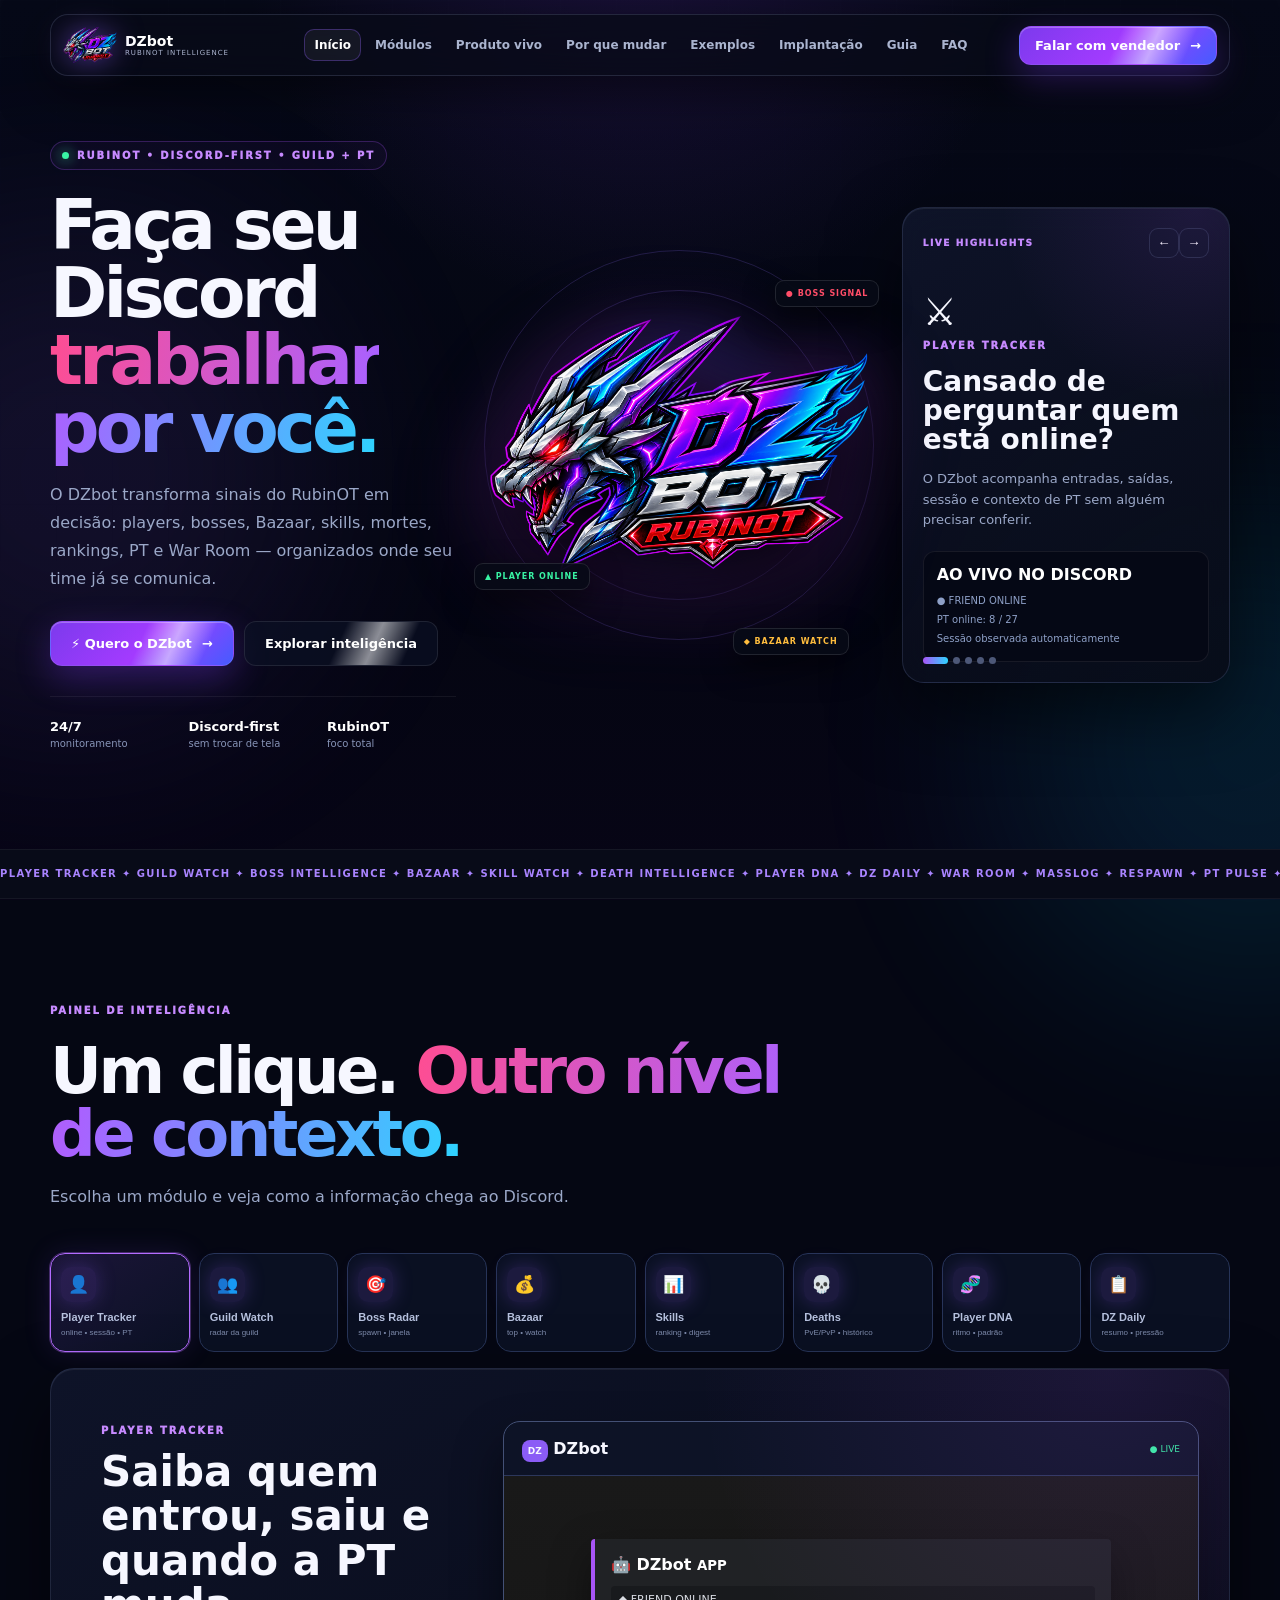
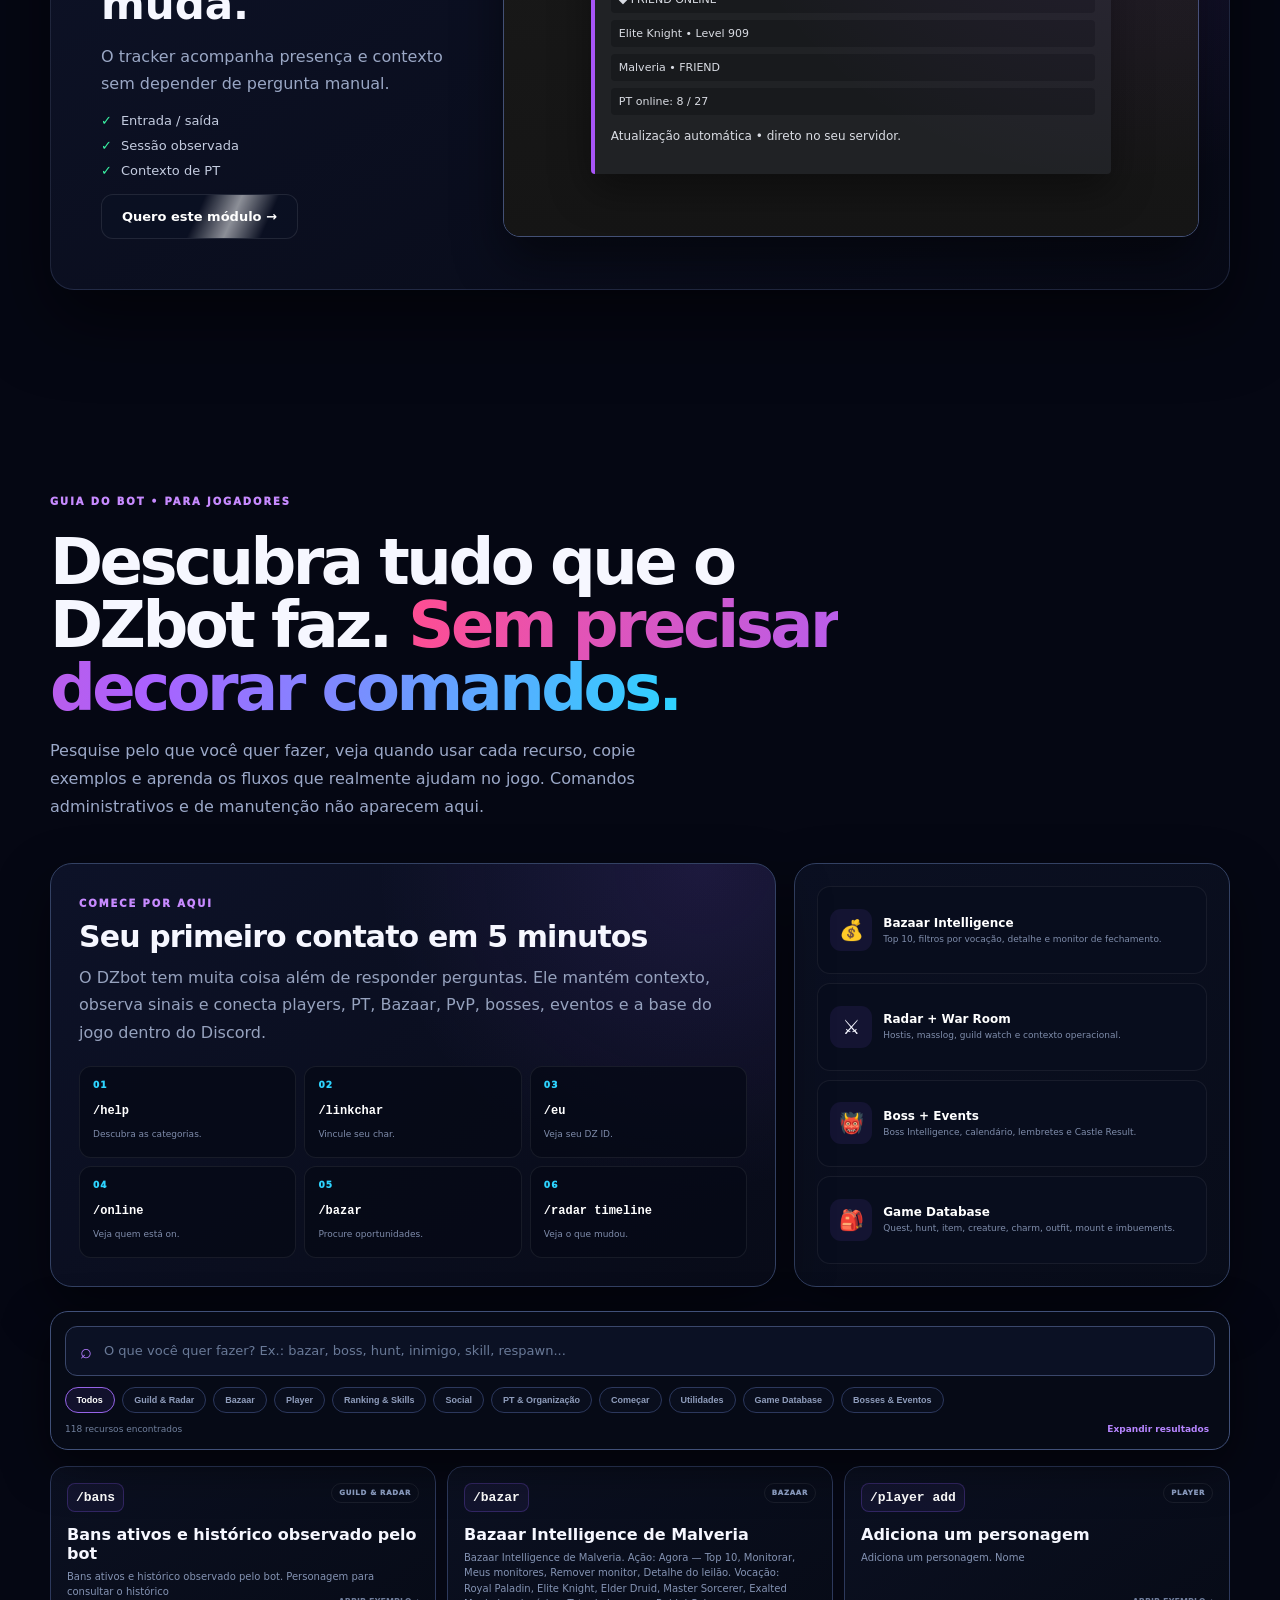
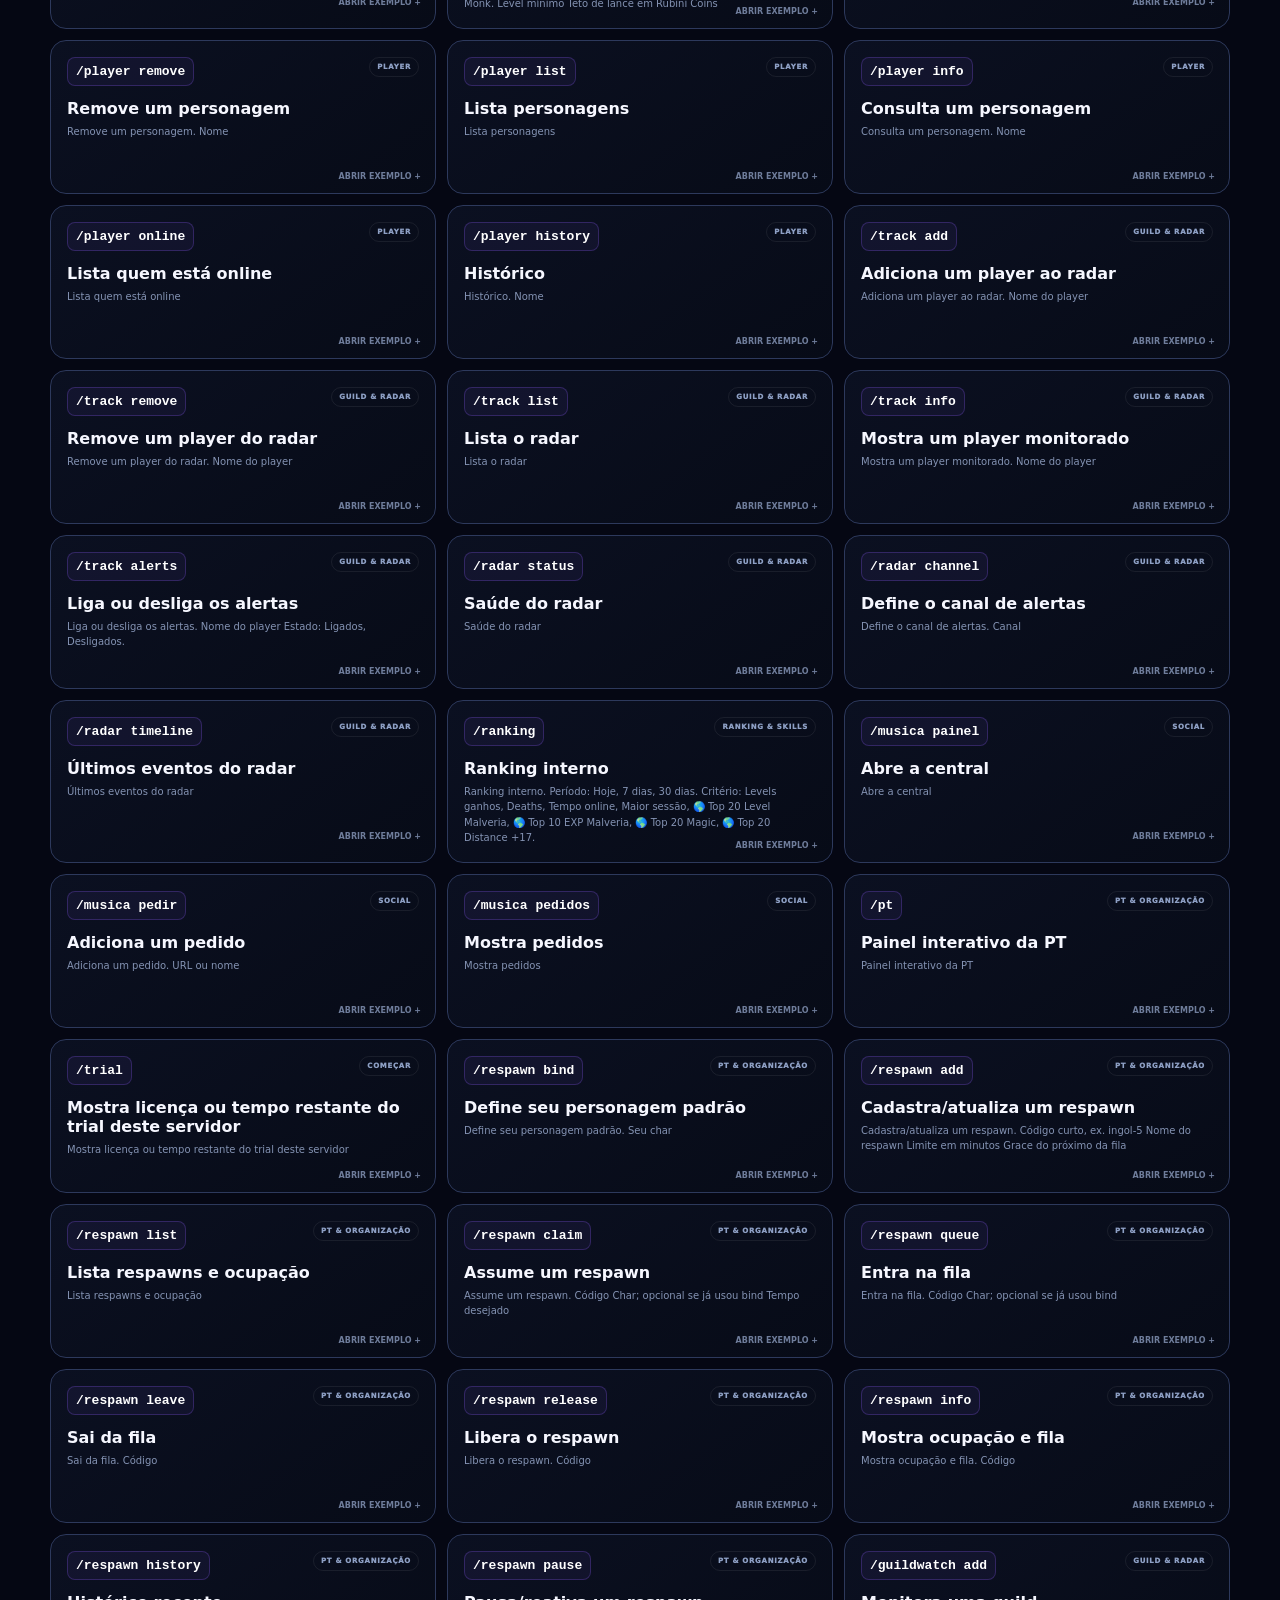
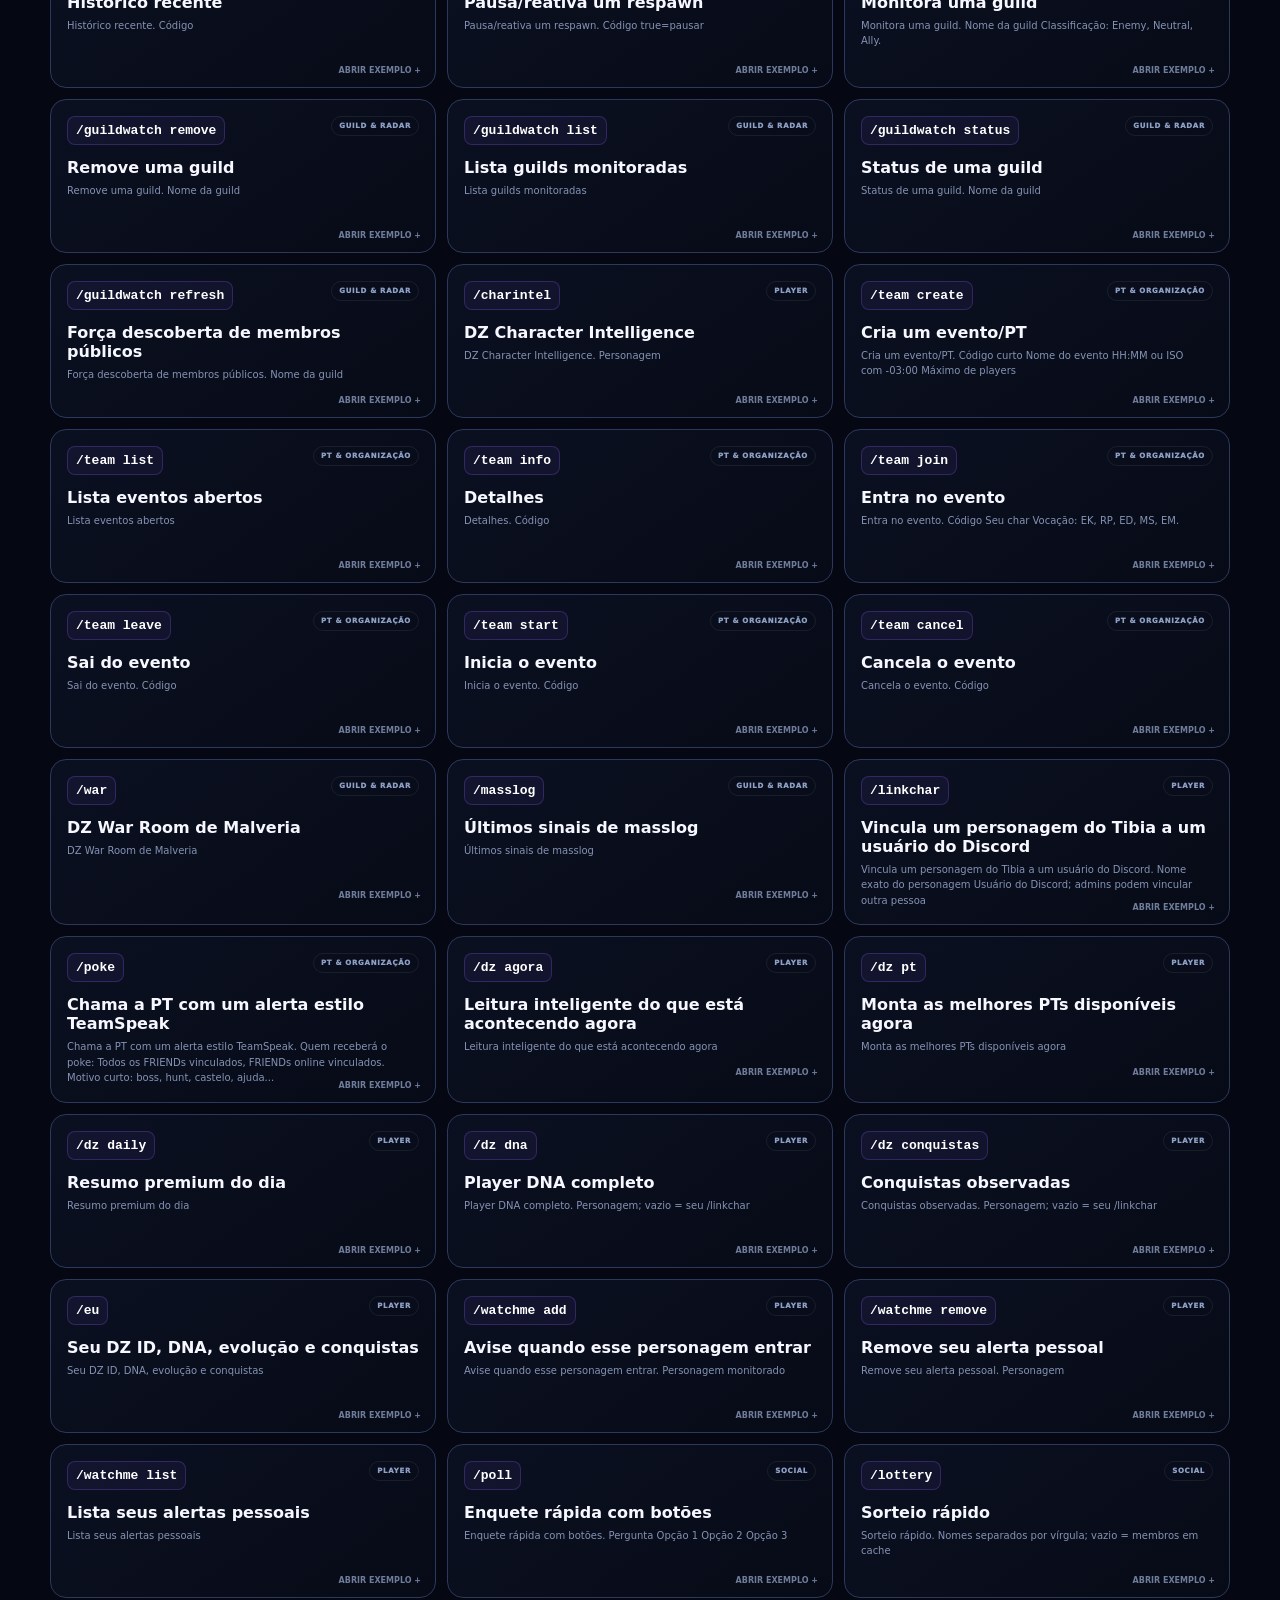
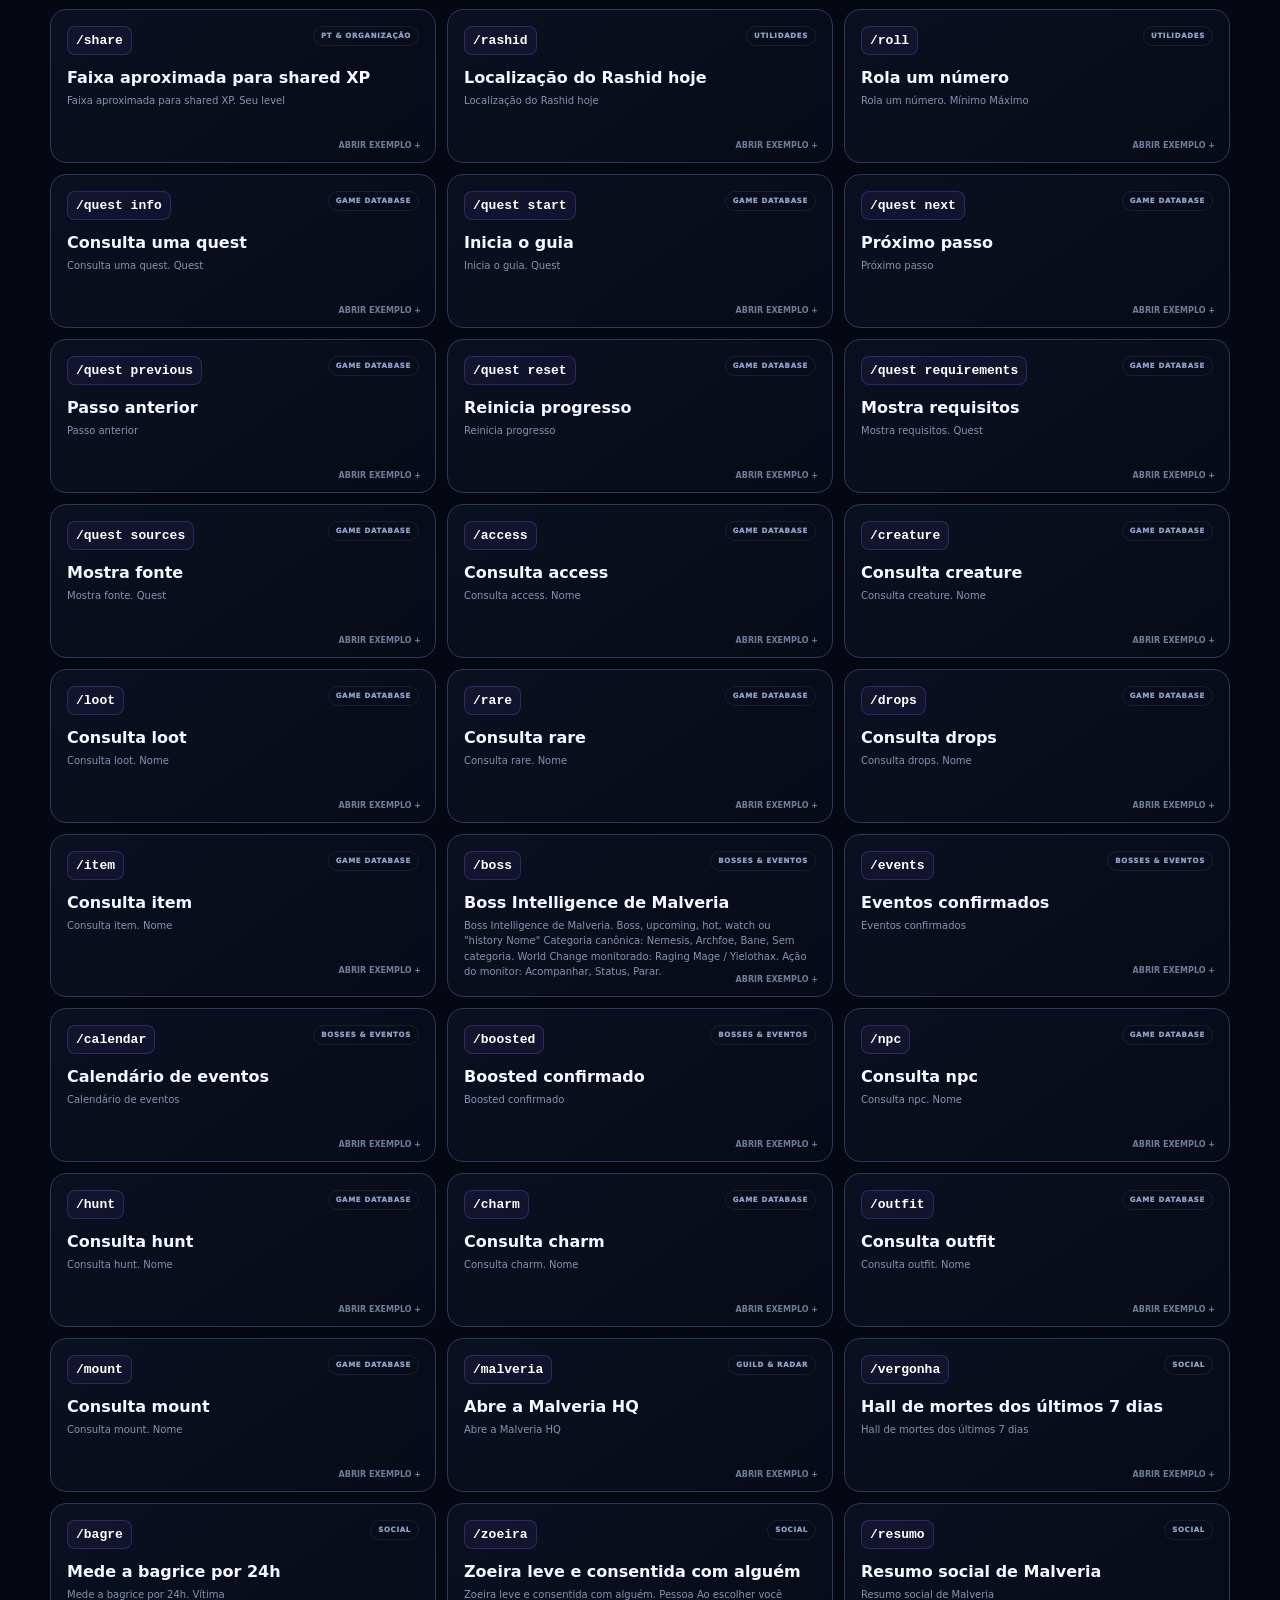
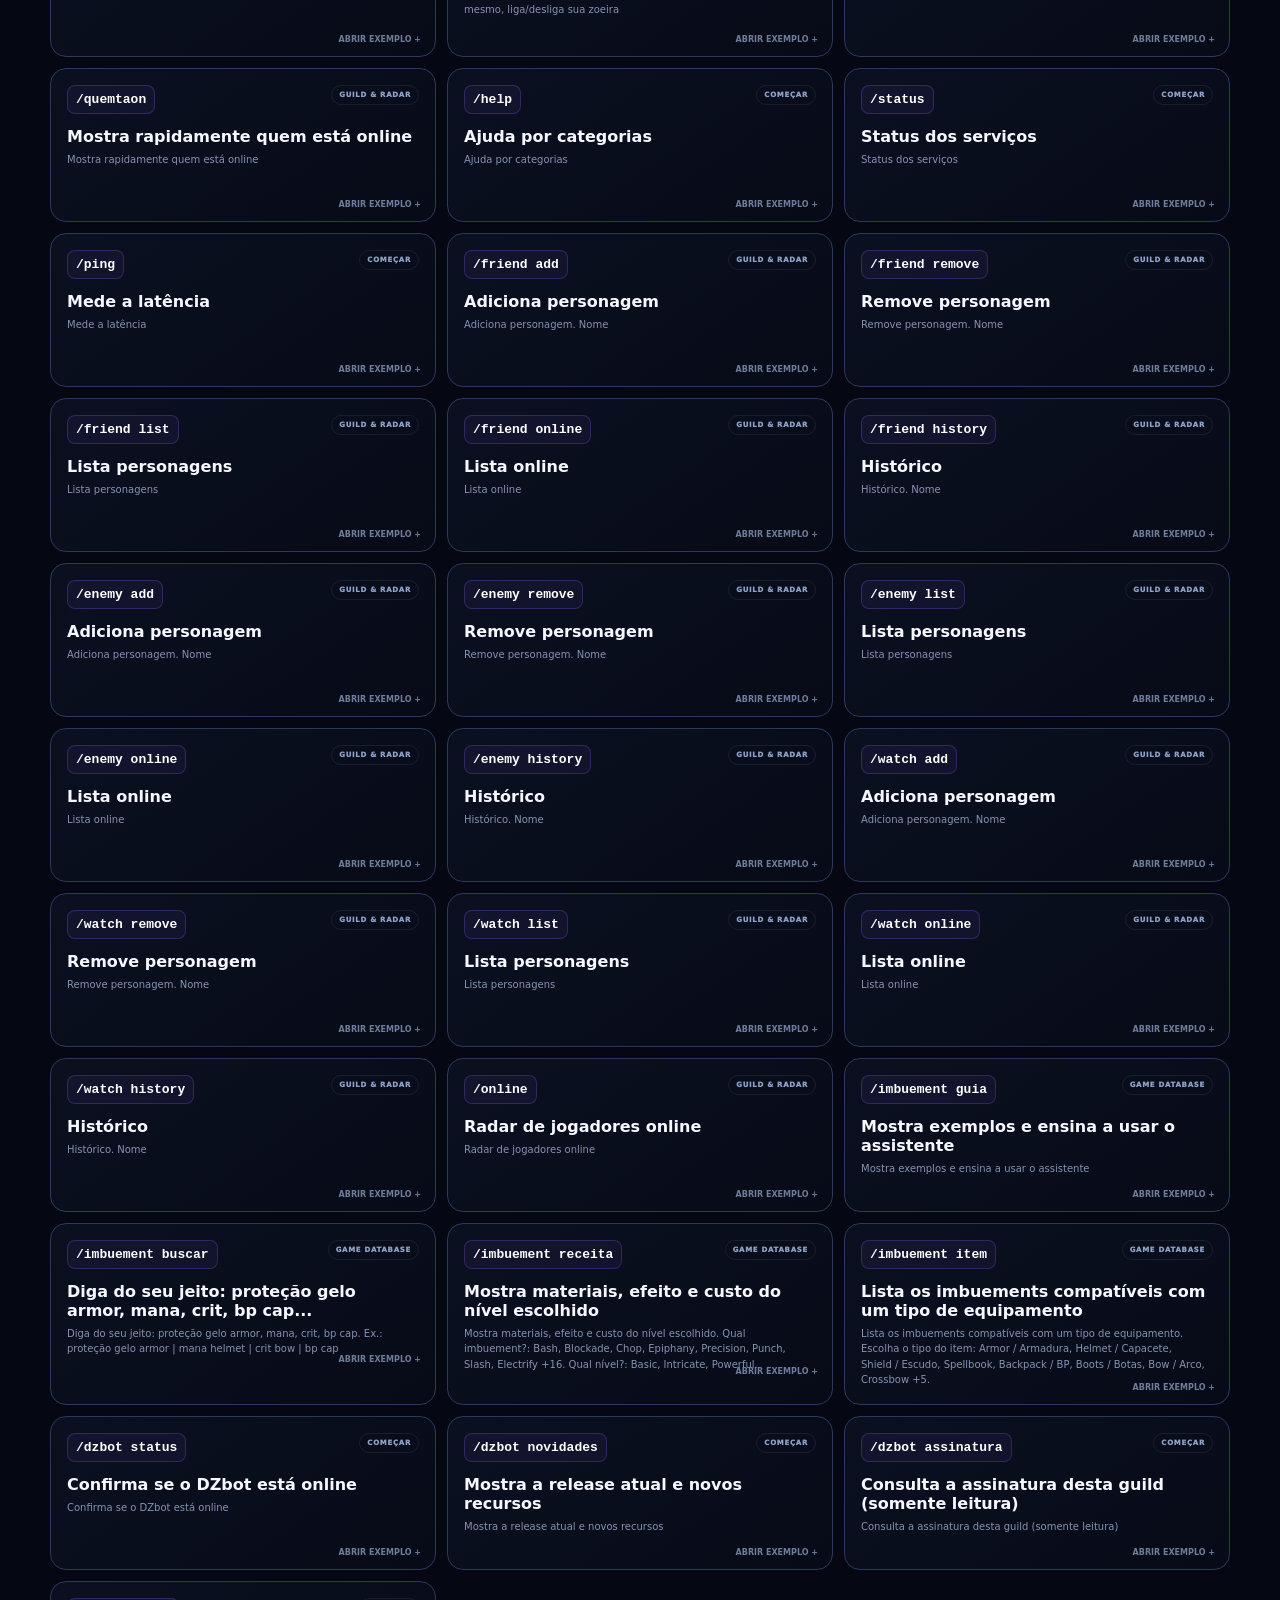
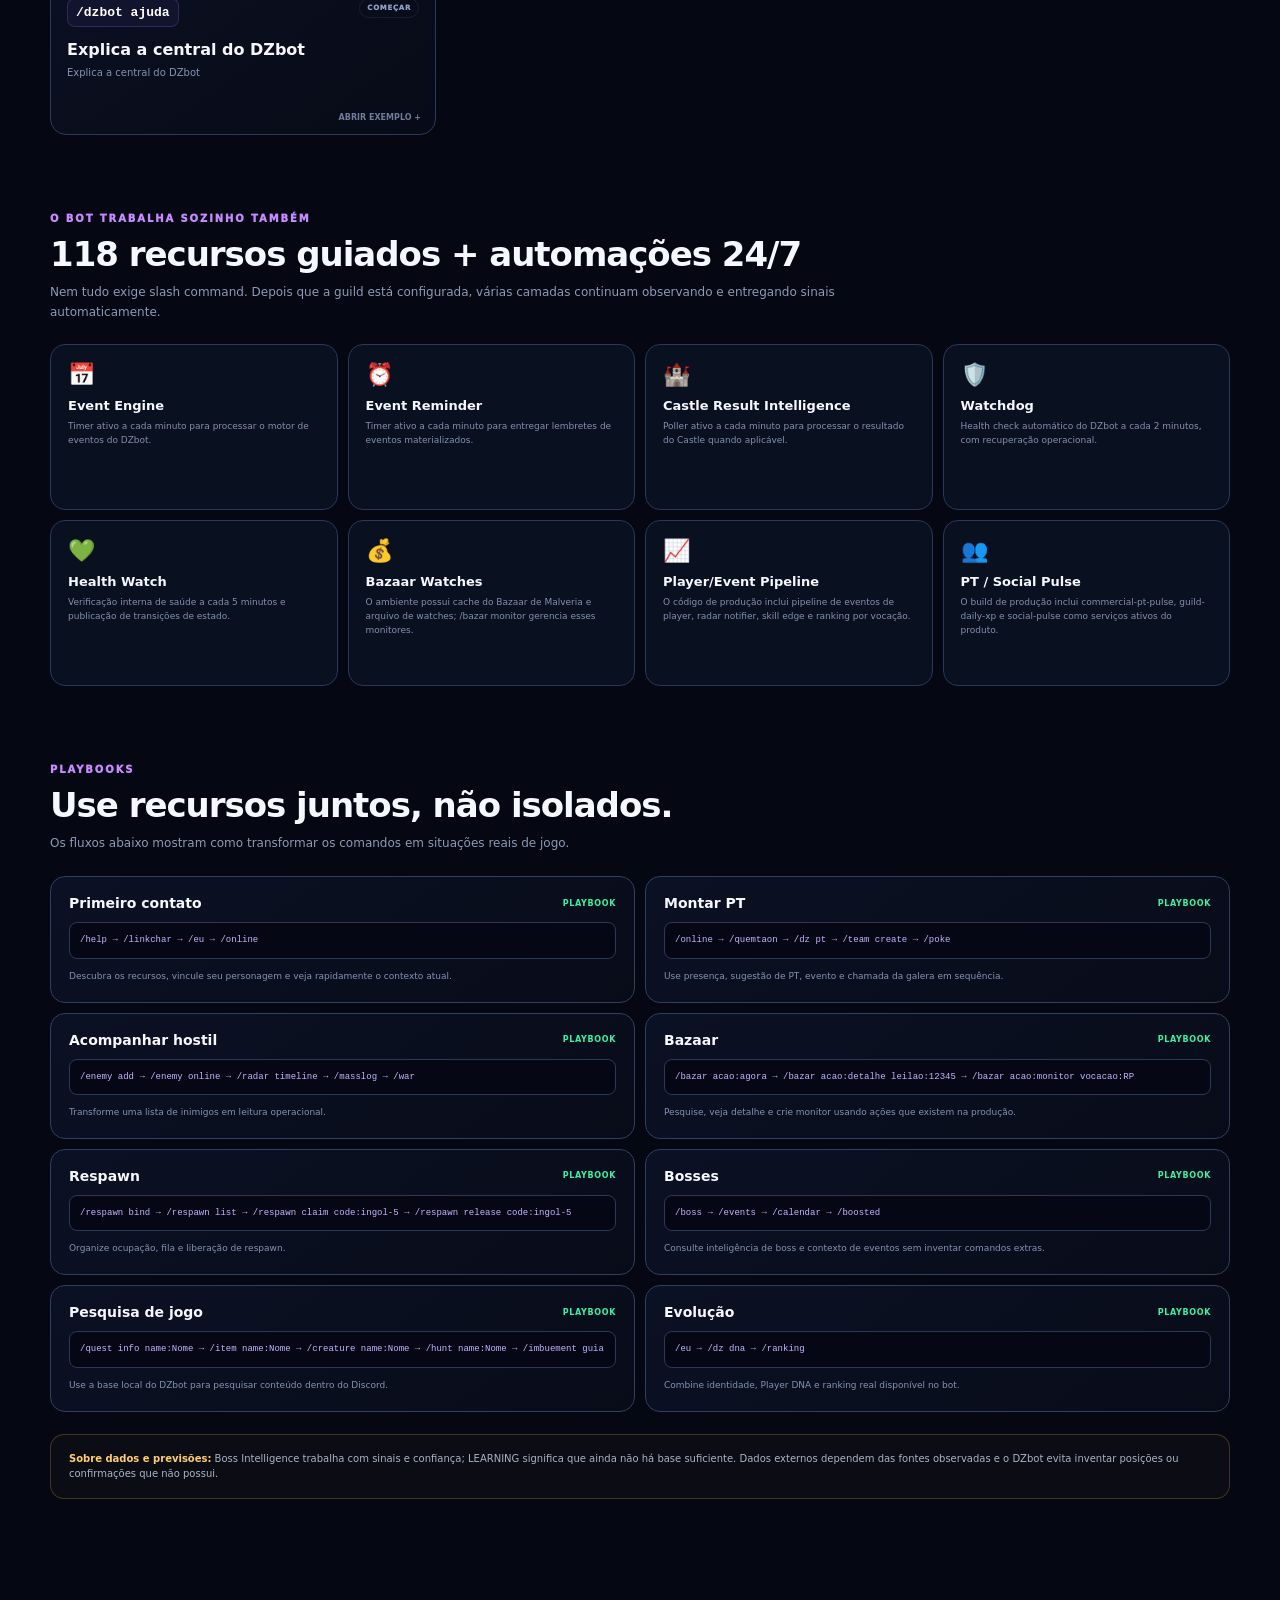
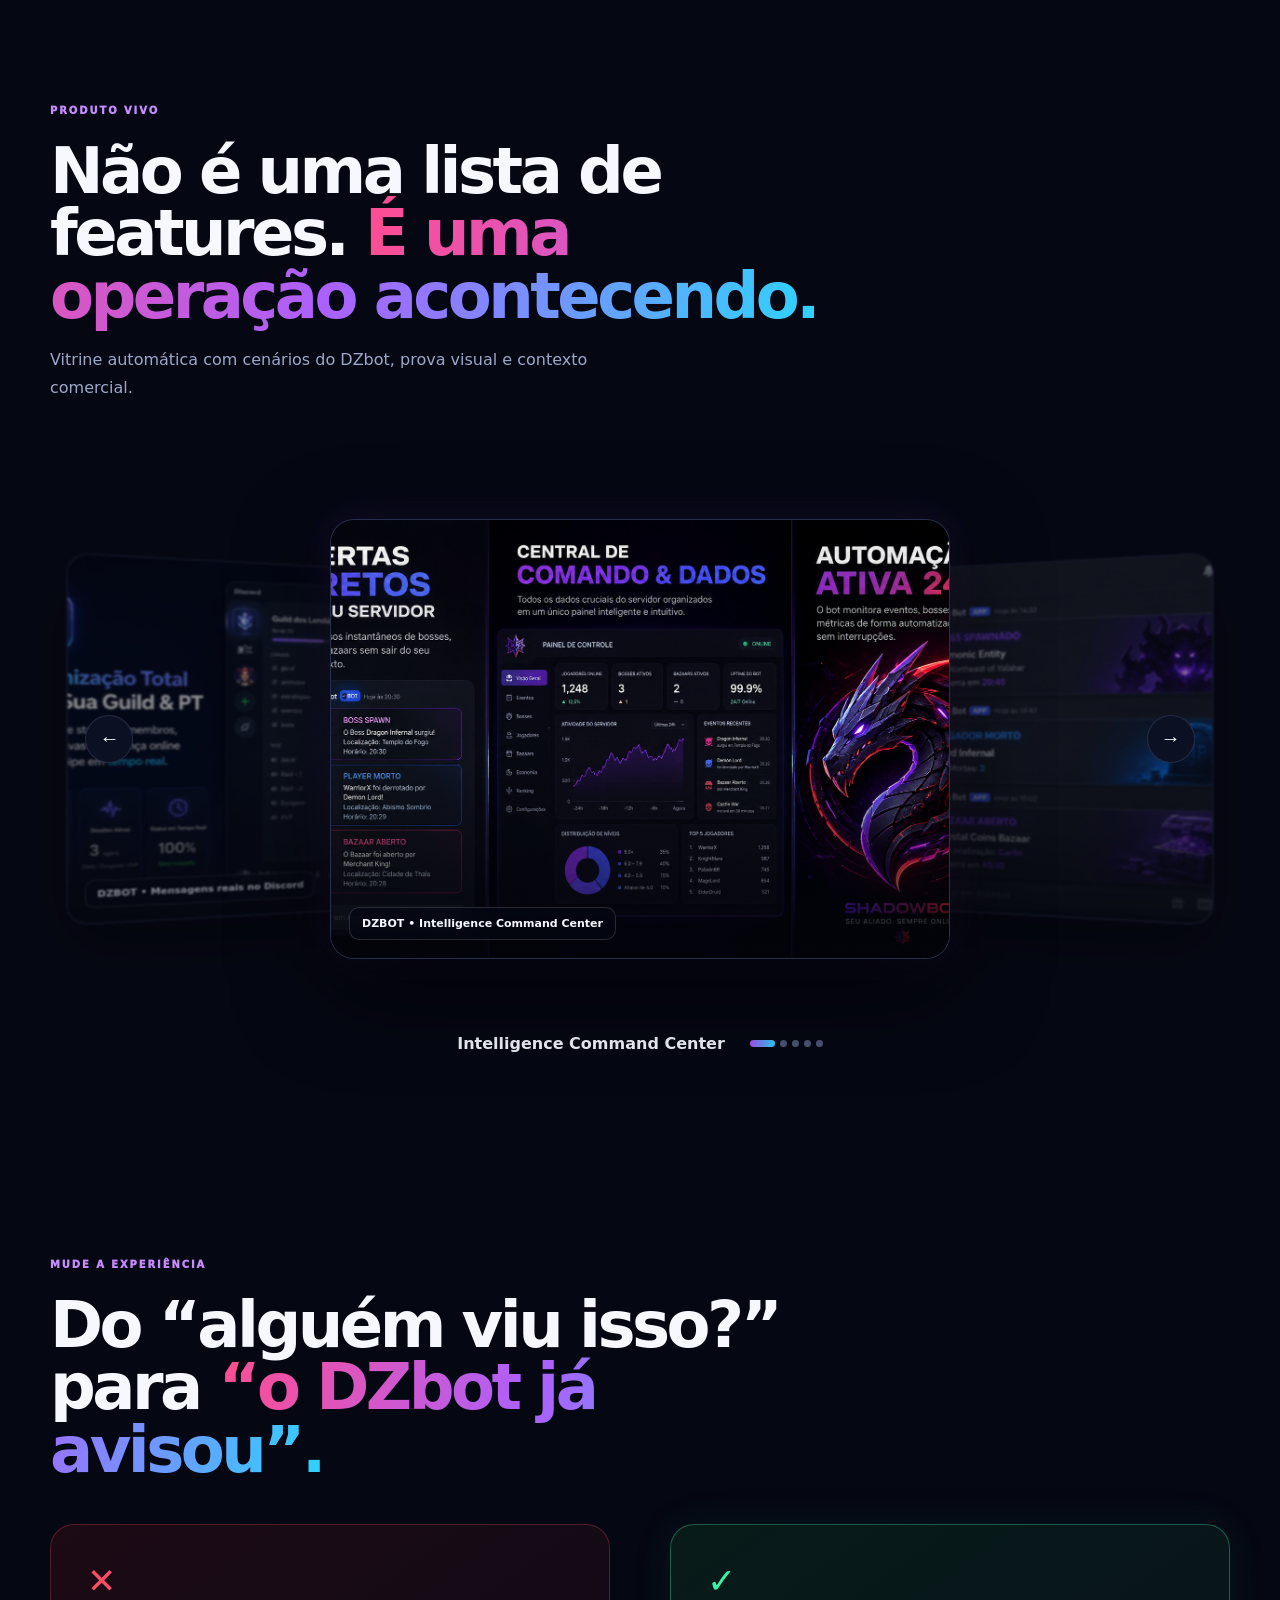
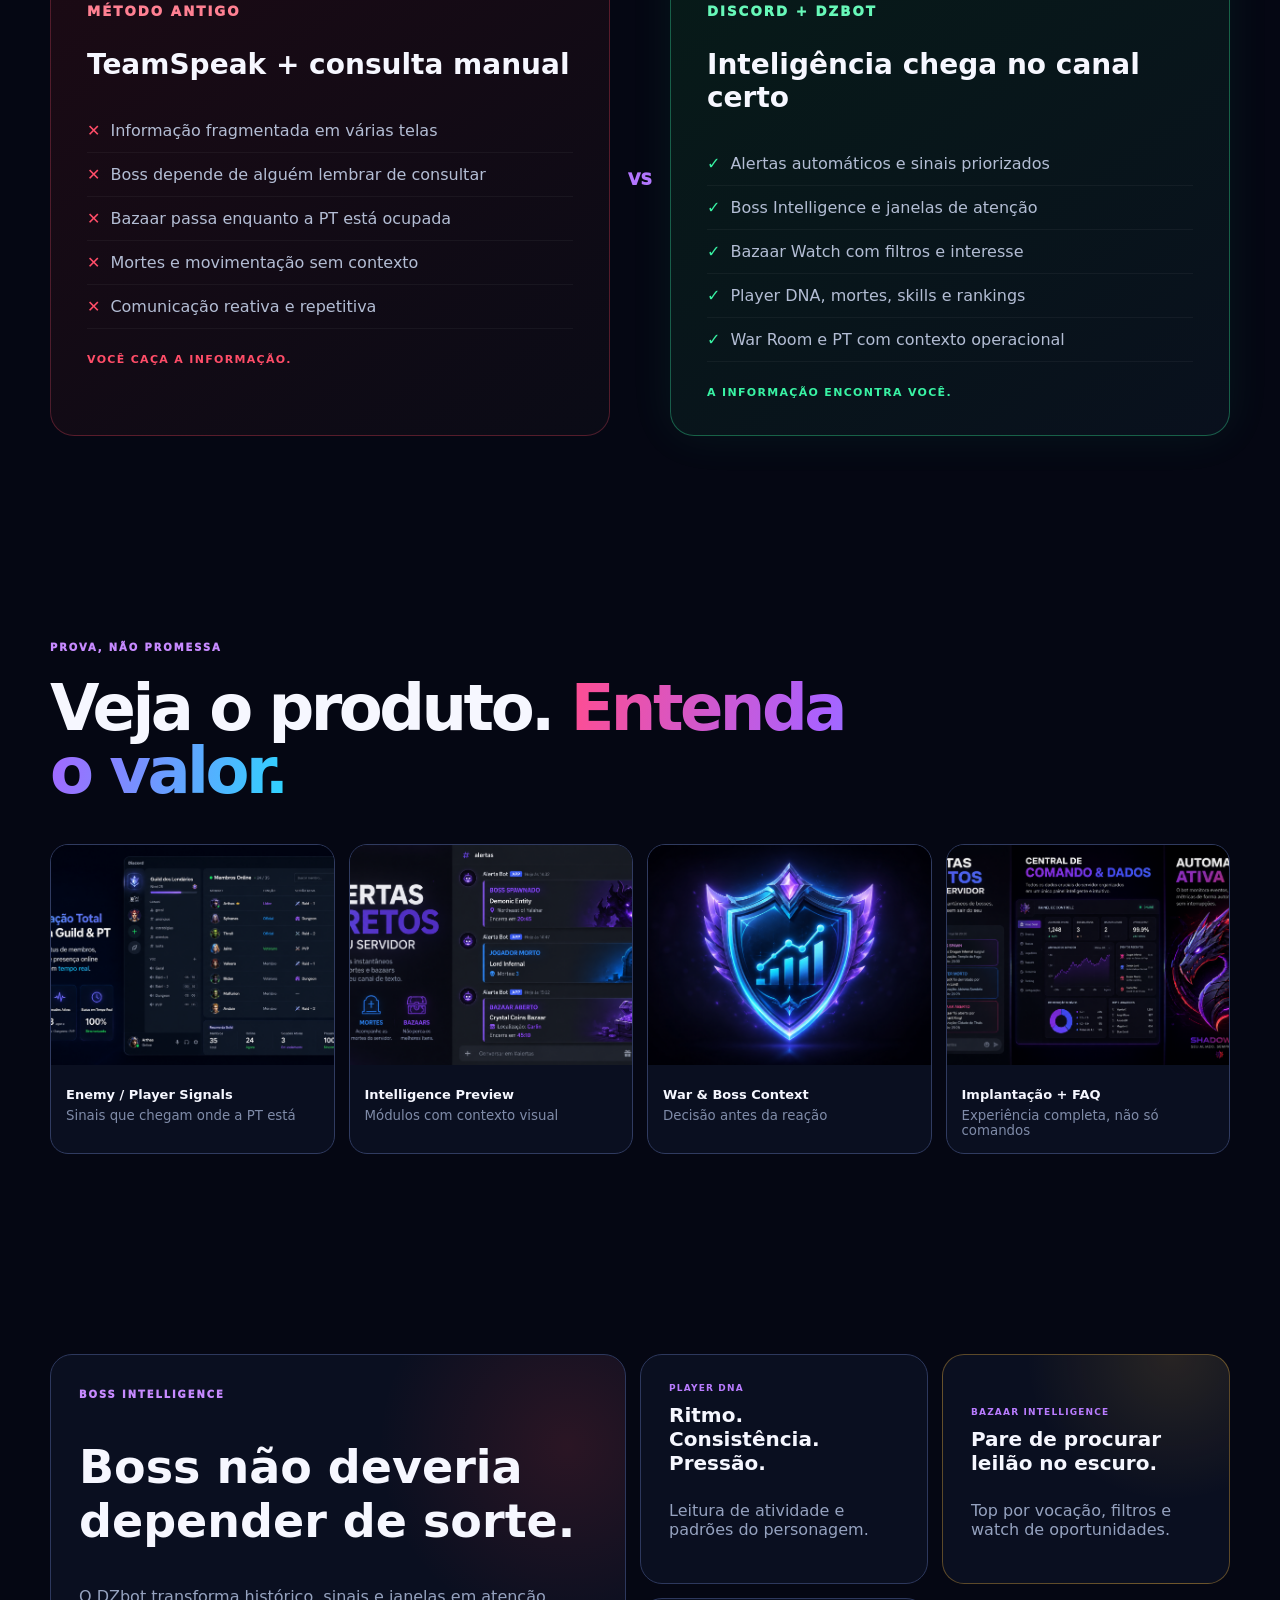
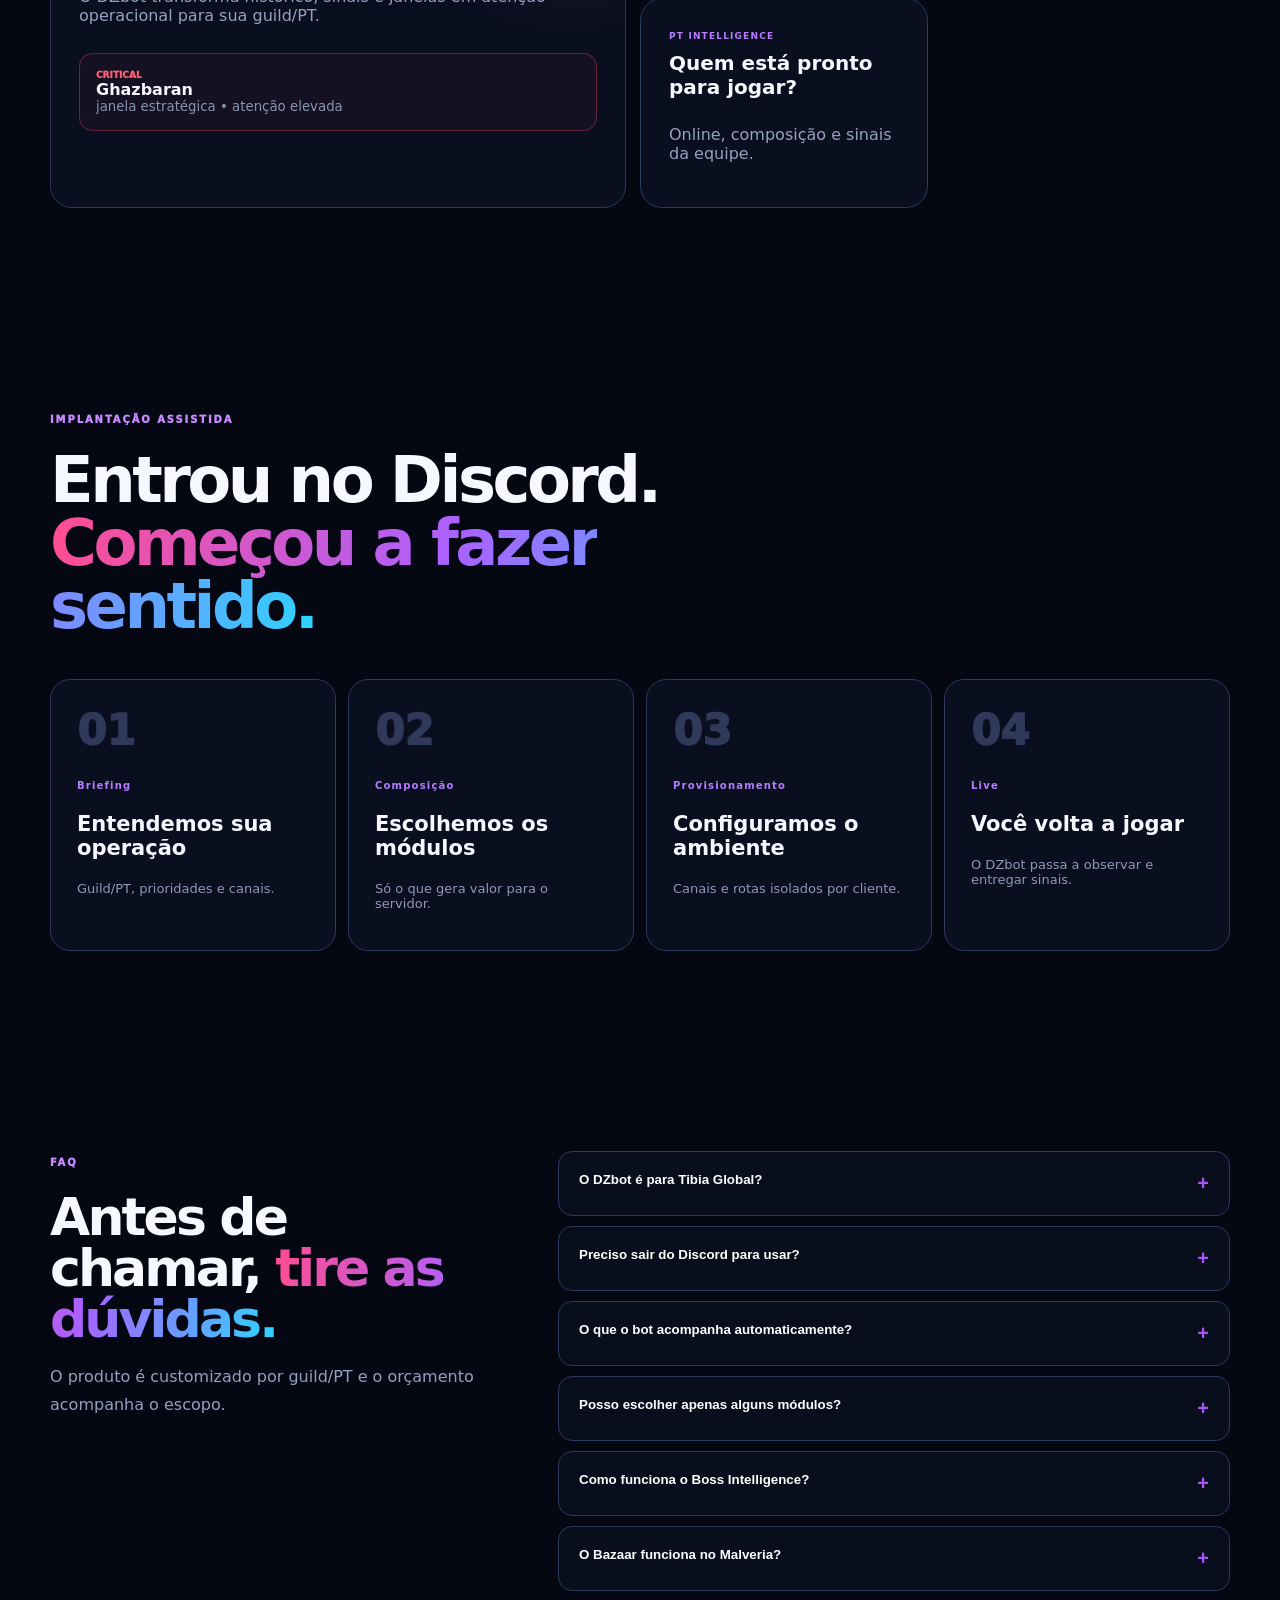
==== commit 8c0090c6: "DZbot V20 - production-audited complete player guide" ====
--- a/index.html
+++ b/index.html
@@ -7,7 +7,7 @@
 <aside class="spotlight glass reveal" id="spotlight"><div class="spot-head"><span>LIVE HIGHLIGHTS</span><div><button data-spot="prev">←</button><button data-spot="next">→</button></div></div><div id="spotBody"></div><div class="dots" id="spotDots"></div></aside></section>
 <div class="marquee"><div>PLAYER TRACKER ✦ GUILD WATCH ✦ BOSS INTELLIGENCE ✦ BAZAAR ✦ SKILL WATCH ✦ DEATH INTELLIGENCE ✦ PLAYER DNA ✦ DZ DAILY ✦ WAR ROOM ✦ MASSLOG ✦ RESPAWN ✦ PT PULSE ✦</div></div>
 <section class="section" id="modulos"><div class="section-head reveal"><span class="kicker">PAINEL DE INTELIGÊNCIA</span><h2>Um clique. <em>Outro nível de contexto.</em></h2><p>Escolha um módulo e veja como a informação chega ao Discord.</p></div><div class="module-tabs" id="moduleTabs"></div><div class="module-stage glass reveal"><div class="module-copy" id="moduleCopy"></div><div class="discord-window"><div class="discord-top"><b><span class="dzbadge">DZ</span> DZbot</b><span class="live">● LIVE</span></div><div class="discord-content" id="discordContent"></div></div></div></section>
-<section class="section" id="guia"><div class="section-head reveal"><span class="kicker">GUIA DO BOT • PARA JOGADORES</span><h2>Descubra tudo que o DZbot faz. <em>Sem precisar decorar comandos.</em></h2><p>Pesquise pelo que você quer fazer, veja quando usar cada recurso, copie exemplos e aprenda os fluxos que realmente ajudam no jogo. Comandos administrativos e de manutenção não aparecem aqui.</p></div><div class="guide-intro reveal"><div class="guide-panel guide-start"><span class="kicker">COMECE POR AQUI</span><h3>Seu primeiro contato em 5 minutos</h3><p>O DZbot tem muita coisa além de responder perguntas. Ele mantém contexto, observa sinais e conecta players, PT, Bazaar, PvP, bosses, eventos e a base do jogo dentro do Discord.</p><div class="guide-steps"><div class="guide-step"><i>01</i><b>/dashboard</b><span>Navegue por botões.</span></div><div class="guide-step"><i>02</i><b>/linkchar</b><span>Vincule seu char.</span></div><div class="guide-step"><i>03</i><b>/eu</b><span>Veja seu DZ ID.</span></div><div class="guide-step"><i>04</i><b>/online</b><span>Veja quem está on.</span></div><div class="guide-step"><i>05</i><b>/bazar</b><span>Procure oportunidades.</span></div><div class="guide-step"><i>06</i><b>/radar timeline</b><span>Veja o que mudou.</span></div></div></div><div class="guide-panel guide-highlights"><div class="guide-highlight"><i>💰</i><div><b>Bazaar Intelligence</b><span>Top 10, filtros por vocação, detalhe e monitor de fechamento.</span></div></div><div class="guide-highlight"><i>⚔️</i><div><b>PvP + War Room</b><span>Hostis, PvP, masslog, guild watch e contexto operacional.</span></div></div><div class="guide-highlight"><i>👹</i><div><b>Boss + Events</b><span>Boss Intelligence, calendário, lembretes e Castle Result.</span></div></div><div class="guide-highlight"><i>🎒</i><div><b>Game Database</b><span>Quest, hunt, item, creature, charm, outfit, mount e imbuements.</span></div></div></div></div><div class="guide-toolbar reveal"><label class="guide-search"><span>⌕</span><input id="guideSearch" type="search" autocomplete="off" placeholder="O que você quer fazer? Ex.: bazar, boss, hunt, inimigo, skill, respawn..."></label><div class="guide-filters" id="guideFilters"></div><div class="guide-meta"><span id="guideCount"></span><button id="guideExpand" type="button">Expandir resultados</button></div></div><div class="guide-grid" id="guideGrid"></div><div class="guide-empty" id="guideEmpty"><b>Nada encontrado.</b><p>Tente player, bazar, boss, pvp, hunt, skill, item, respawn ou evento.</p></div><div class="guide-subhead reveal"><span class="kicker">O BOT TRABALHA SOZINHO TAMBÉM</span><h3><span id="guideCommandTotal">0</span> recursos guiados + automações 24/7</h3><p>Nem tudo exige slash command. Depois que a guild está configurada, várias camadas continuam observando e entregando sinais automaticamente.</p></div><div class="guide-auto-grid" id="guideAutoGrid"></div><div class="guide-subhead reveal"><span class="kicker">PLAYBOOKS</span><h3>Use recursos juntos, não isolados.</h3><p>Os fluxos abaixo mostram como transformar os comandos em situações reais de jogo.</p></div><div class="guide-playbooks" id="guidePlaybooks"></div><div class="guide-note reveal"><b>Sobre dados e previsões:</b> Boss Intelligence trabalha com sinais e confiança; LEARNING significa que ainda não há base suficiente. Dados externos dependem das fontes observadas e o DZbot evita inventar posições ou confirmações que não possui.</div></section><section class="section product" id="produto"><div class="section-head reveal"><span class="kicker">PRODUTO VIVO</span><h2>Não é uma lista de features. <em>É uma operação acontecendo.</em></h2><p>Vitrine automática com cenários do DZbot, prova visual e contexto comercial.</p></div><div class="carousel reveal"><button class="car-arrow left" data-car="prev">←</button><div class="car-stage" id="carStage"></div><button class="car-arrow right" data-car="next">→</button></div><div class="car-meta"><div id="carTitle"></div><div class="dots" id="carDots"></div></div></section>
+<section class="section" id="guia"><div class="section-head reveal"><span class="kicker">GUIA DO BOT • PARA JOGADORES</span><h2>Descubra tudo que o DZbot faz. <em>Sem precisar decorar comandos.</em></h2><p>Pesquise pelo que você quer fazer, veja quando usar cada recurso, copie exemplos e aprenda os fluxos que realmente ajudam no jogo. Comandos administrativos e de manutenção não aparecem aqui.</p></div><div class="guide-intro reveal"><div class="guide-panel guide-start"><span class="kicker">COMECE POR AQUI</span><h3>Seu primeiro contato em 5 minutos</h3><p>O DZbot tem muita coisa além de responder perguntas. Ele mantém contexto, observa sinais e conecta players, PT, Bazaar, PvP, bosses, eventos e a base do jogo dentro do Discord.</p><div class="guide-steps"><div class="guide-step"><i>01</i><b>/help</b><span>Descubra as categorias.</span></div><div class="guide-step"><i>02</i><b>/linkchar</b><span>Vincule seu char.</span></div><div class="guide-step"><i>03</i><b>/eu</b><span>Veja seu DZ ID.</span></div><div class="guide-step"><i>04</i><b>/online</b><span>Veja quem está on.</span></div><div class="guide-step"><i>05</i><b>/bazar</b><span>Procure oportunidades.</span></div><div class="guide-step"><i>06</i><b>/radar timeline</b><span>Veja o que mudou.</span></div></div></div><div class="guide-panel guide-highlights"><div class="guide-highlight"><i>💰</i><div><b>Bazaar Intelligence</b><span>Top 10, filtros por vocação, detalhe e monitor de fechamento.</span></div></div><div class="guide-highlight"><i>⚔️</i><div><b>Radar + War Room</b><span>Hostis, masslog, guild watch e contexto operacional.</span></div></div><div class="guide-highlight"><i>👹</i><div><b>Boss + Events</b><span>Boss Intelligence, calendário, lembretes e Castle Result.</span></div></div><div class="guide-highlight"><i>🎒</i><div><b>Game Database</b><span>Quest, hunt, item, creature, charm, outfit, mount e imbuements.</span></div></div></div></div><div class="guide-toolbar reveal"><label class="guide-search"><span>⌕</span><input id="guideSearch" type="search" autocomplete="off" placeholder="O que você quer fazer? Ex.: bazar, boss, hunt, inimigo, skill, respawn..."></label><div class="guide-filters" id="guideFilters"></div><div class="guide-meta"><span id="guideCount"></span><button id="guideExpand" type="button">Expandir resultados</button></div></div><div class="guide-grid" id="guideGrid"></div><div class="guide-empty" id="guideEmpty"><b>Nada encontrado.</b><p>Tente player, bazar, boss, hunt, ranking, item, respawn ou evento.</p></div><div class="guide-subhead reveal"><span class="kicker">O BOT TRABALHA SOZINHO TAMBÉM</span><h3><span id="guideCommandTotal">0</span> recursos guiados + automações 24/7</h3><p>Nem tudo exige slash command. Depois que a guild está configurada, várias camadas continuam observando e entregando sinais automaticamente.</p></div><div class="guide-auto-grid" id="guideAutoGrid"></div><div class="guide-subhead reveal"><span class="kicker">PLAYBOOKS</span><h3>Use recursos juntos, não isolados.</h3><p>Os fluxos abaixo mostram como transformar os comandos em situações reais de jogo.</p></div><div class="guide-playbooks" id="guidePlaybooks"></div><div class="guide-note reveal"><b>Sobre dados e previsões:</b> Boss Intelligence trabalha com sinais e confiança; LEARNING significa que ainda não há base suficiente. Dados externos dependem das fontes observadas e o DZbot evita inventar posições ou confirmações que não possui.</div></section><section class="section product" id="produto"><div class="section-head reveal"><span class="kicker">PRODUTO VIVO</span><h2>Não é uma lista de features. <em>É uma operação acontecendo.</em></h2><p>Vitrine automática com cenários do DZbot, prova visual e contexto comercial.</p></div><div class="carousel reveal"><button class="car-arrow left" data-car="prev">←</button><div class="car-stage" id="carStage"></div><button class="car-arrow right" data-car="next">→</button></div><div class="car-meta"><div id="carTitle"></div><div class="dots" id="carDots"></div></div></section>
 <section class="section compare" id="vantagem"><div class="section-head reveal"><span class="kicker">MUDE A EXPERIÊNCIA</span><h2>Do “alguém viu isso?” para <em>“o DZbot já avisou”.</em></h2></div><div class="compare-grid"><article class="old reveal"><div class="bigicon">✕</div><small>MÉTODO ANTIGO</small><h3>TeamSpeak + consulta manual</h3><ul><li>Informação fragmentada em várias telas</li><li>Boss depende de alguém lembrar de consultar</li><li>Bazaar passa enquanto a PT está ocupada</li><li>Mortes e movimentação sem contexto</li><li>Comunicação reativa e repetitiva</li></ul><strong>VOCÊ CAÇA A INFORMAÇÃO.</strong></article><div class="versus">VS</div><article class="new reveal"><div class="bigicon">✓</div><small>DISCORD + DZBOT</small><h3>Inteligência chega no canal certo</h3><ul><li>Alertas automáticos e sinais priorizados</li><li>Boss Intelligence e janelas de atenção</li><li>Bazaar Watch com filtros e interesse</li><li>Player DNA, mortes, skills e rankings</li><li>War Room e PT com contexto operacional</li></ul><strong>A INFORMAÇÃO ENCONTRA VOCÊ.</strong></article></div></section>
 <section class="section proof" id="provas"><div class="section-head reveal"><span class="kicker">PROVA, NÃO PROMESSA</span><h2>Veja o produto. <em>Entenda o valor.</em></h2></div><div class="proof-grid" id="proofGrid"></div></section>
 <section class="section bento"><article class="bento-main reveal"><span class="kicker">BOSS INTELLIGENCE</span><h2>Boss não deveria depender de sorte.</h2><p>O DZbot transforma histórico, sinais e janelas em atenção operacional para sua guild/PT.</p><div class="signal"><span>CRITICAL</span><b>Ghazbaran</b><small>janela estratégica • atenção elevada</small></div></article><article class="bento-card reveal"><b>PLAYER DNA</b><strong>Ritmo. Consistência. Pressão.</strong><p>Leitura de atividade e padrões do personagem.</p></article><article class="bento-card gold reveal"><b>BAZAAR INTELLIGENCE</b><strong>Pare de procurar leilão no escuro.</strong><p>Top por vocação, filtros e watch de oportunidades.</p></article><article class="bento-card reveal"><b>PT INTELLIGENCE</b><strong>Quem está pronto para jogar?</strong><p>Online, composição e sinais da equipe.</p></article></section>
